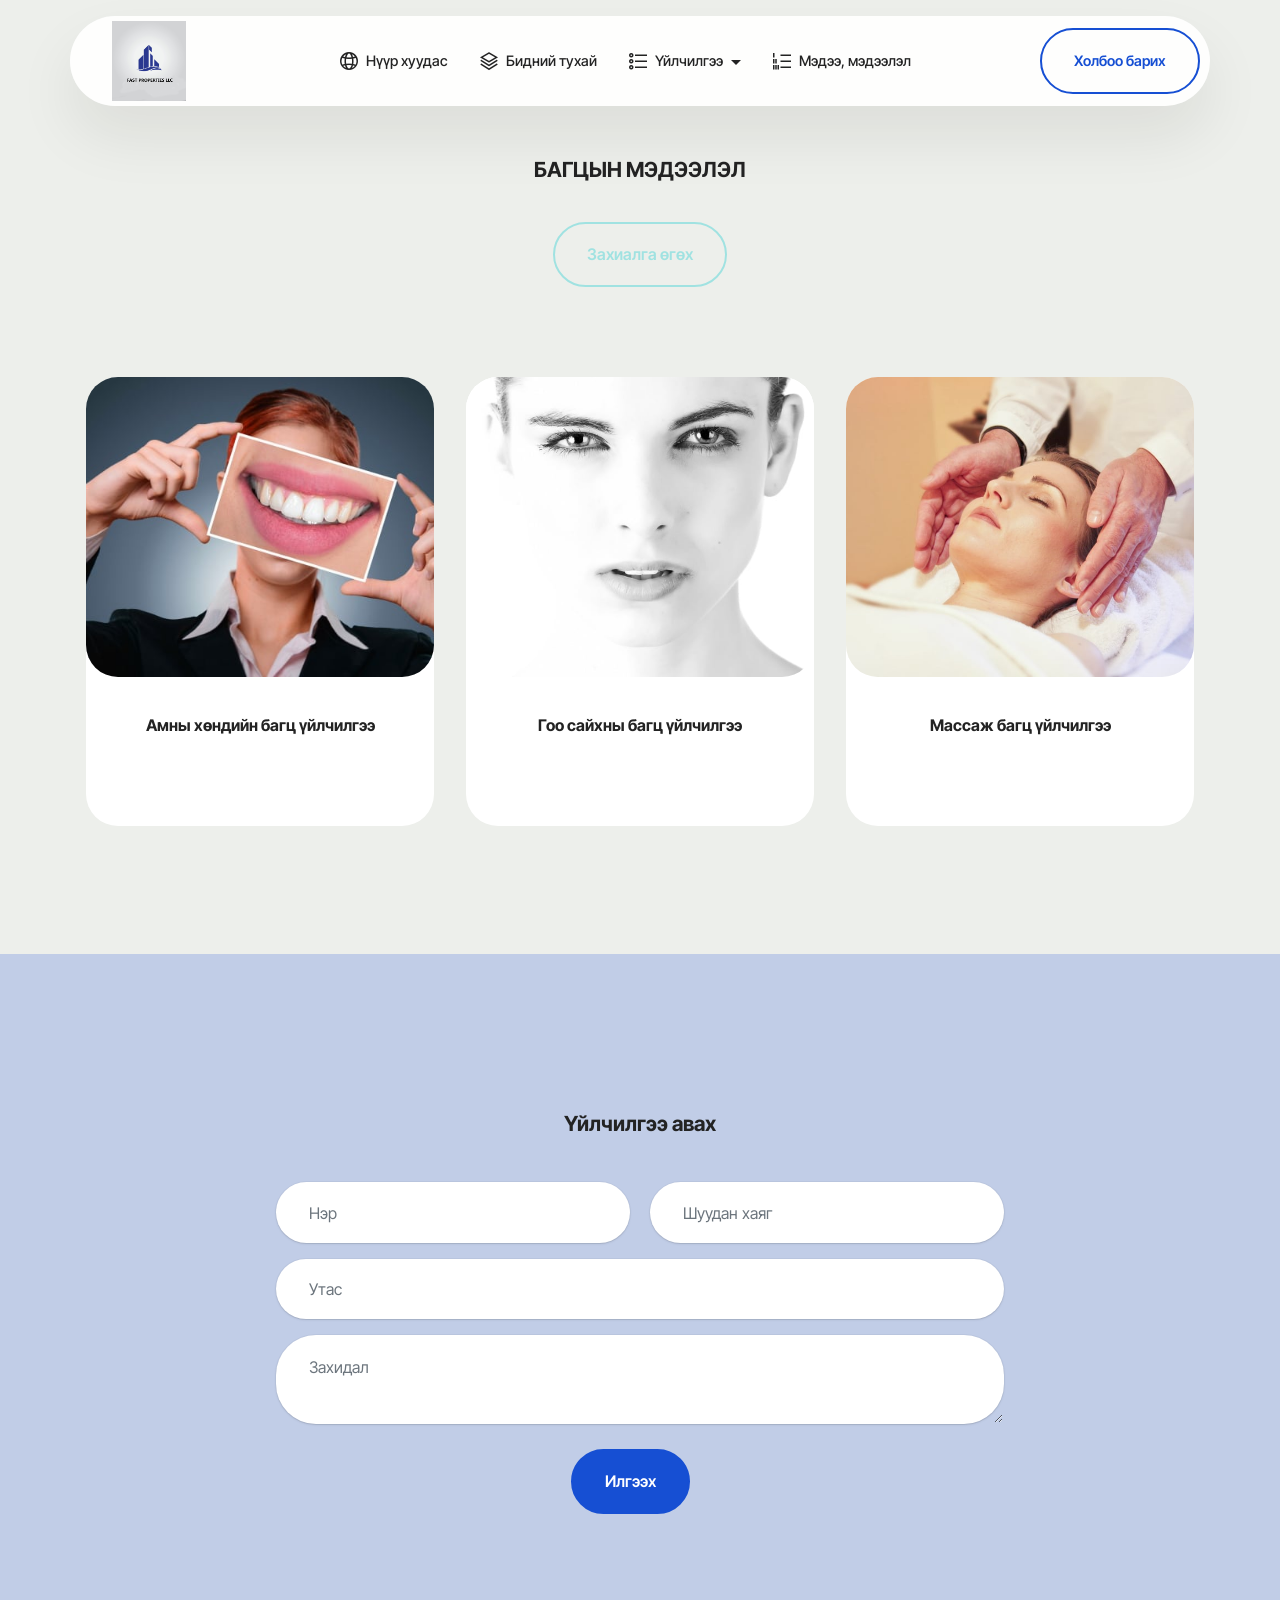
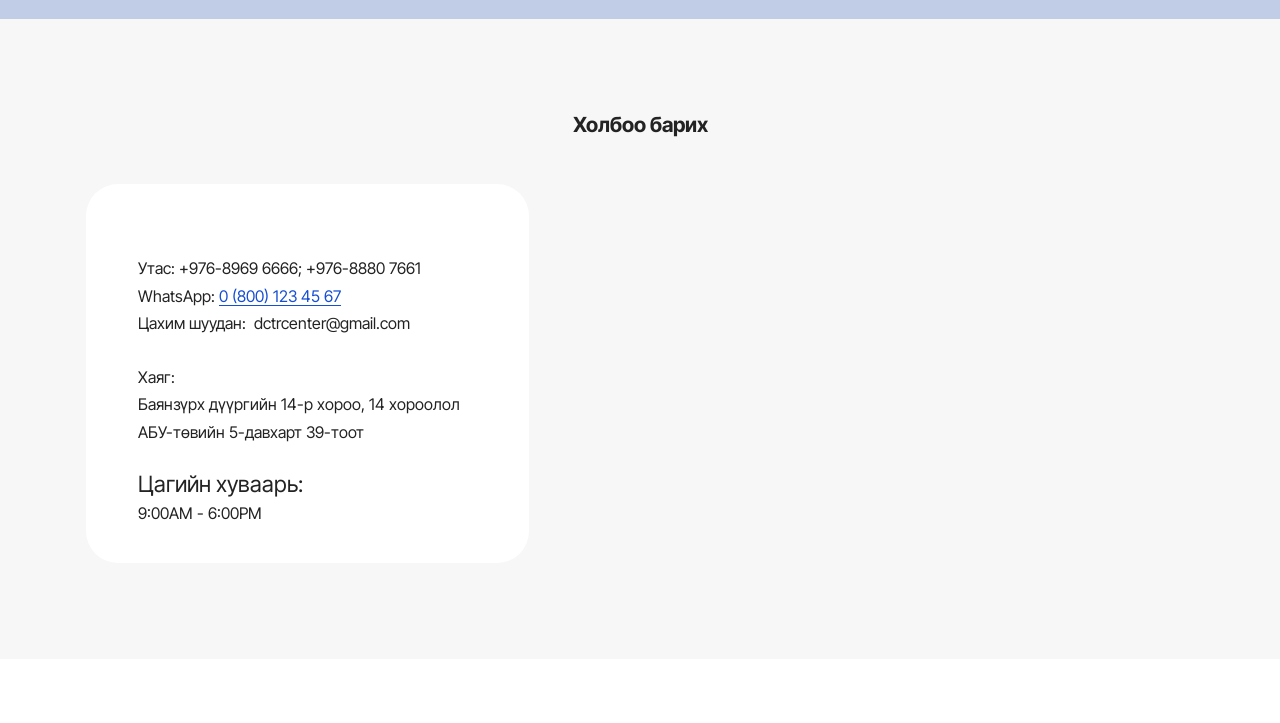
==== page1.html @ 256ef28f "create github pages" ====
<!DOCTYPE html>
<html  >
<head>
  <!-- Site made with Mobirise Website Builder v5.9.4, https://mobirise.com -->
  <meta charset="UTF-8">
  <meta http-equiv="X-UA-Compatible" content="IE=edge">
  <meta name="generator" content="Mobirise v5.9.4, mobirise.com">
  <meta name="viewport" content="width=device-width, initial-scale=1, minimum-scale=1">
  <link rel="shortcut icon" href="assets/images/my-2nd-company-logo-292x315.png" type="image/x-icon">
  <meta name="description" content="">
  
  
  <title>MEDICAL DOCTOR LLC - Багцын мэдээлэл</title>
  <link rel="stylesheet" href="assets/web/assets/mobirise-icons2/mobirise2.css">
  <link rel="stylesheet" href="assets/bootstrap/css/bootstrap.min.css">
  <link rel="stylesheet" href="assets/bootstrap/css/bootstrap-grid.min.css">
  <link rel="stylesheet" href="assets/bootstrap/css/bootstrap-reboot.min.css">
  <link rel="stylesheet" href="assets/animatecss/animate.css">
  <link rel="stylesheet" href="assets/dropdown/css/style.css">
  <link rel="stylesheet" href="assets/socicon/css/styles.css">
  <link rel="stylesheet" href="assets/theme/css/style.css">
  <link rel="preload" href="https://fonts.googleapis.com/css?family=Inter+Tight:100,200,300,400,500,600,700,800,900,100i,200i,300i,400i,500i,600i,700i,800i,900i&display=swap" as="style" onload="this.onload=null;this.rel='stylesheet'">
  <noscript><link rel="stylesheet" href="https://fonts.googleapis.com/css?family=Inter+Tight:100,200,300,400,500,600,700,800,900,100i,200i,300i,400i,500i,600i,700i,800i,900i&display=swap"></noscript>
  <link rel="preload" as="style" href="assets/mobirise/css/mbr-additional.css"><link rel="stylesheet" href="assets/mobirise/css/mbr-additional.css" type="text/css">

  
  
  
</head>
<body>
  
  <section data-bs-version="5.1" class="menu menu2 cid-tObXOMjp6x" once="menu" id="menu02-1w">
	

	<nav class="navbar navbar-dropdown navbar-fixed-top navbar-expand-lg">
		<div class="container">
			<div class="navbar-brand">
				<span class="navbar-logo">
					
						<a href="http://medicaldoctor.mn" target="_blank"><img src="assets/images/my-2nd-company-logo-292x315.png" alt="logo" style="height: 5rem;"></a>
					
				</span>
				
			</div>
			<button class="navbar-toggler" type="button" data-toggle="collapse" data-bs-toggle="collapse" data-target="#navbarSupportedContent" data-bs-target="#navbarSupportedContent" aria-controls="navbarNavAltMarkup" aria-expanded="false" aria-label="Toggle navigation">
				<div class="hamburger">
					<span></span>
					<span></span>
					<span></span>
					<span></span>
				</div>
			</button>
			<div class="collapse navbar-collapse" id="navbarSupportedContent">
				<ul class="navbar-nav nav-dropdown" data-app-modern-menu="true"><li class="nav-item">
						<a class="nav-link link text-black text-primary display-4" href="index.html"><span class="mobi-mbri mobi-mbri-globe-2 mbr-iconfont mbr-iconfont-btn"></span>Нүүр хуудас</a>
					</li>
					<li class="nav-item">
						<a class="nav-link link text-black text-primary display-4" href="page6.html" aria-expanded="false"><span class="mobi-mbri mobi-mbri-layers mbr-iconfont mbr-iconfont-btn"></span>Бидний тухай</a>
					</li>
					<li class="nav-item dropdown">
						<a class="nav-link link text-black text-primary dropdown-toggle show display-4" href="index.html#features025-1p" data-toggle="dropdown-submenu" data-bs-toggle="dropdown" data-bs-auto-close="outside" aria-expanded="false"><span class="mobi-mbri mobi-mbri-bulleted-list mbr-iconfont mbr-iconfont-btn"></span>Үйлчилгээ</a><div class="dropdown-menu show" aria-labelledby="dropdown-576" data-bs-popper="none"><a class="text-black text-primary dropdown-item display-4" href="page5.html">Амны хөндийн эмчилгээ</a><a class="text-black text-primary dropdown-item display-4" href="page5.html">Нүүрний массаж</a><a class="text-black text-primary dropdown-item display-4" href="page5.html">Сормуусны хими</a><a class="text-black text-primary dropdown-item display-4" href="page5.html">Маникюр</a><a class="text-black text-primary show dropdown-item display-4" href="page5.html">Хөмсөгний хими</a></div>
					</li><li class="nav-item"><a class="nav-link link text-black text-primary display-4" href="page3.html"><span class="mobi-mbri mobi-mbri-numbered-list mbr-iconfont mbr-iconfont-btn"></span>Мэдээ, мэдээлэл</a></li></ul>
				
				<div class="navbar-buttons mbr-section-btn"><a class="btn btn-primary-outline display-4" href="page4.html">Холбоо барих</a></div>
			</div>
		</div>
	</nav>
</section>

<section data-bs-version="5.1" class="features6 cid-tOzzLqLczv" id="features06-34">
	
	
	<div class="container">
		<div class="row justify-content-center">
			<div class="col-12 content-head">
				<div class="mbr-section-head mb-5">
					<h4 class="mbr-section-title mbr-fonts-style align-center mb-0 display-2"><strong>БАГЦЫН МЭДЭЭЛЭЛ</strong></h4>
					
					<div class="mbr-section-btn item-footer mt-4"><a href="" class="btn item-btn btn-warning-outline display-7">Захиалга өгөх</a></div>
				</div>
			</div>
		</div>
		<div class="row mt-4">
			<div class="item features-image col-12 col-md-6 col-lg-4">
				<div class="item-wrapper">
					<div class="item-img">
						<img src="assets/images/mbr-816x383.jpg" alt="Mobirise Website Builder">
					</div>
					<div class="item-content">
						<h5 class="item-title mbr-fonts-style display-5"><strong>Амны хөндийн багц үйлчилгээ</strong></h5>
						<p class="mbr-text mbr-fonts-style mt-2 display-7"></p>
						
					</div>
				</div>
			</div>
			<div class="item features-image col-12 col-md-6 col-lg-4">
				<div class="item-wrapper">
					<div class="item-img">
						<img src="assets/images/mbr-2-816x544.jpg" alt="Mobirise Website Builder">
					</div>
					<div class="item-content">
						<h5 class="item-title mbr-fonts-style display-5">
							<strong>Гоо сайхны багц үйлчилгээ</strong></h5>
						<p class="mbr-text mbr-fonts-style mt-2 display-7"></p>
						
					</div>
				</div>
			</div>
			<div class="item features-image col-12 col-md-6 col-lg-4">
				<div class="item-wrapper">
					<div class="item-img">
						<img src="assets/images/mbr-3-816x544.jpg" alt="Mobirise Website Builder">
					</div>
					<div class="item-content">
						<h5 class="item-title mbr-fonts-style display-5">
							<strong>Массаж багц үйлчилгээ</strong></h5>
						<p class="mbr-text mbr-fonts-style mt-2 display-7"><br>
						</p>
						
					</div>
				</div>
			</div>
		</div>
	</div>
</section>

<section data-bs-version="5.1" class="form5 cid-tObYbpWlO9" id="form02-1z">
    
    
    <div class="container">
        <div class="mbr-section-head mb-5">
            <h3 class="mbr-section-title mbr-fonts-style align-center mb-0 display-2"><strong>Үйлчилгээ авах</strong></h3>
            <h4 class="mbr-section-subtitle mbr-fonts-style align-center mb-0 mt-4 display-7"></h4>
        </div>
        <div class="row justify-content-center mt-4">
            <div class="col-lg-8 mx-auto mbr-form" data-form-type="formoid">
                <form action="https://mobirise.eu/" method="POST" class="mbr-form form-with-styler" data-form-title="Form Name"><input type="hidden" name="email" data-form-email="true" value="ig4YXWqjnhZr0XwCqqWEvhizika4cw8lZbhq2IN5CordJnLwIFqQ/kHpr7JGTy3XymA/rbiXJqECpn/KW3kaaIA9DYbpRwyI93wg10lT+T9RyWWL/SnoD6ygrhTRLR4j">
                    <div class="row">
                        <div hidden="hidden" data-form-alert="" class="alert alert-success col-12">Илгээсэн баярлалаа! Бид эргэн холбогдох болно.</div>
                        <div hidden="hidden" data-form-alert-danger="" class="alert alert-danger col-12">
                            Oops...! some problem!
                        </div>
                    </div>
                    <div class="dragArea row">
                        <div class="col-md col-sm-12 form-group mb-3" data-for="name">
                            <input type="text" name="name" placeholder="Нэр" data-form-field="name" class="form-control" value="" id="name-form02-1z">
                        </div>
                        <div class="col-md col-sm-12 form-group mb-3" data-for="email">
                            <input type="email" name="email" placeholder="Шуудан хаяг" data-form-field="email" class="form-control" value="" id="email-form02-1z">
                        </div>
                        <div class="col-12 form-group mb-3" data-for="phone">
                            <input type="tel" name="phone" placeholder="Утас" data-form-field="phone" class="form-control" value="" id="phone-form02-1z">
                        </div>
                        <div class="col-12 form-group mb-3" data-for="textarea">
                            <textarea name="textarea" placeholder="Захидал" data-form-field="textarea" class="form-control" id="textarea-form02-1z"></textarea>
                        </div>
                        <div class="col-lg-12 col-md-12 col-sm-12 align-center mbr-section-btn"><button type="submit" class="btn btn-primary display-7">Илгээх</button></div>
                    </div>
                </form>
            </div>
        </div>
    </div>
</section>

<section data-bs-version="5.1" class="contacts2 map1 cid-tOAIxduLz8" id="contacts02-3a">

    

    
    <div class="container">
        <div class="mbr-section-head mb-5">
            <h3 class="mbr-section-title mbr-fonts-style align-center mb-0 display-2"><strong>Холбоо барих</strong></h3>
            
        </div>
        <div class="row justify-content-center mt-4">
            <div class="card col-12 col-md-5">
                <div class="card-wrapper">
                    <div class="text-wrapper">
                        <h5 class="cardTitle mbr-fonts-style mb-2 display-5"></h5>
                    <ul class="list mbr-fonts-style display-7">
                        <li class="mbr-text item-wrap"><br></li>
                        <li class="mbr-text item-wrap">Утас: +976-8969 6666; +976-8880 7661</li><li class="mbr-text item-wrap">WhatsApp: <a href="https://wa.me/12345678910" class="text-primary">0 (800) 123 45 67</a></li>
                        <li class="mbr-text item-wrap">Цахим шуудан:&nbsp; dctrcenter@gmail.com</li><li class="mbr-text item-wrap"><br></li>
                        <li class="mbr-text item-wrap">Хаяг: </li><li class="mbr-text item-wrap">Баянзүрх дүүргийн 14-р хороо, 14 хороолол АБУ-төвийн 5-давхарт 39-тоот</li><li class="mbr-text item-wrap"><br></li><li class="mbr-text item-wrap"><span style="font-size: 1.4rem;">Цагийн хуваарь:</span><br></li><li class="mbr-text item-wrap">9:00AM - 6:00PM</li>
                    </ul>
                    </div>
                </div>
            </div>
            <div class="map-wrapper col-12 col-md-7">
                <div class="google-map"><iframe frameborder="0" style="border:0" src="https://www.google.com/maps/embed/v1/place?key=AIzaSyDbnCmnHmtigIYiD8jIfeHQv7gW2ANhHD4&amp;q=WV24+5M9 Техник спортын төв, Улаанбаатар" allowfullscreen=""></iframe></div>
            </div>
        </div>
    </div>
</section><section class="display-7" style="padding: 0;align-items: center;justify-content: center;flex-wrap: wrap;    align-content: center;display: flex;position: relative;height: 4rem;"><a href="https://mobiri.se/980983" style="flex: 1 1;height: 4rem;position: absolute;width: 100%;z-index: 1;"><img alt="" style="height: 4rem;" src="[data-uri]"></a><p style="margin: 0;text-align: center;" class="display-7">&#8204;</p><a style="z-index:1" href="https://mobirise.com/builder/ai-website-builder.html">AI Website Software</a></section><script src="assets/bootstrap/js/bootstrap.bundle.min.js"></script>  <script src="assets/smoothscroll/smooth-scroll.js"></script>  <script src="assets/ytplayer/index.js"></script>  <script src="assets/dropdown/js/navbar-dropdown.js"></script>  <script src="assets/theme/js/script.js"></script>  <script src="assets/formoid/formoid.min.js"></script>  
  
  
 <div id="scrollToTop" class="scrollToTop mbr-arrow-up"><a style="text-align: center;"><i class="mbr-arrow-up-icon mbr-arrow-up-icon-cm cm-icon cm-icon-smallarrow-up"></i></a></div>
    <input name="animation" type="hidden">
  </body>
</html>
---- assets/web/assets/mobirise-icons2/mobirise2.css ----
@font-face {
  font-family: 'Moririse2';
  font-display: swap;
  src:  url('mobirise2.eot?f2bix4');
  src:  url('mobirise2.eot?f2bix4#iefix') format('embedded-opentype'),
    url('mobirise2.ttf?f2bix4') format('truetype'),
    url('mobirise2.woff?f2bix4') format('woff'),
    url('mobirise2.svg?f2bix4#mobirise2') format('svg');
  font-weight: normal;
  font-style: normal;
}

[class^="mobi-"], [class*=" mobi-"] {
  /* use !important to prevent issues with browser extensions that change fonts */
  font-family: 'Moririse2' !important;
  speak: none;
  font-style: normal;
  font-weight: normal;
  font-variant: normal;
  text-transform: none;
  line-height: 1;

  /* Better Font Rendering =========== */
  -webkit-font-smoothing: antialiased;
  -moz-osx-font-smoothing: grayscale;
}

.mobi-mbri-add-submenu:before {
  content: "\e900";
}
.mobi-mbri-alert:before {
  content: "\e901";
}
.mobi-mbri-align-center:before {
  content: "\e902";
}
.mobi-mbri-align-justify:before {
  content: "\e903";
}
.mobi-mbri-align-left:before {
  content: "\e904";
}
.mobi-mbri-align-right:before {
  content: "\e905";
}
.mobi-mbri-android:before {
  content: "\e906";
}
.mobi-mbri-apple:before {
  content: "\e907";
}
.mobi-mbri-arrow-down:before {
  content: "\e908";
}
.mobi-mbri-arrow-next:before {
  content: "\e909";
}
.mobi-mbri-arrow-prev:before {
  content: "\e90a";
}
.mobi-mbri-arrow-up:before {
  content: "\e90b";
}
.mobi-mbri-bold:before {
  content: "\e90c";
}
.mobi-mbri-bookmark:before {
  content: "\e90d";
}
.mobi-mbri-bootstrap:before {
  content: "\e90e";
}
.mobi-mbri-briefcase:before {
  content: "\e90f";
}
.mobi-mbri-browse:before {
  content: "\e910";
}
.mobi-mbri-bulleted-list:before {
  content: "\e911";
}
.mobi-mbri-calendar:before {
  content: "\e912";
}
.mobi-mbri-camera:before {
  content: "\e913";
}
.mobi-mbri-cart-add:before {
  content: "\e914";
}
.mobi-mbri-cart-full:before {
  content: "\e915";
}
.mobi-mbri-cash:before {
  content: "\e916";
}
.mobi-mbri-change-style:before {
  content: "\e917";
}
.mobi-mbri-chat:before {
  content: "\e918";
}
.mobi-mbri-clock:before {
  content: "\e919";
}
.mobi-mbri-close:before {
  content: "\e91a";
}
.mobi-mbri-cloud:before {
  content: "\e91b";
}
.mobi-mbri-code:before {
  content: "\e91c";
}
.mobi-mbri-contact-form:before {
  content: "\e91d";
}
.mobi-mbri-credit-card:before {
  content: "\e91e";
}
.mobi-mbri-cursor-click:before {
  content: "\e91f";
}
.mobi-mbri-cust-feedback:before {
  content: "\e920";
}
.mobi-mbri-database:before {
  content: "\e921";
}
.mobi-mbri-delivery:before {
  content: "\e922";
}
.mobi-mbri-desktop:before {
  content: "\e923";
}
.mobi-mbri-devices:before {
  content: "\e924";
}
.mobi-mbri-down:before {
  content: "\e925";
}
.mobi-mbri-download-2:before {
  content: "\e926";
}
.mobi-mbri-download:before {
  content: "\e927";
}
.mobi-mbri-drag-n-drop-2:before {
  content: "\e928";
}
.mobi-mbri-drag-n-drop:before {
  content: "\e929";
}
.mobi-mbri-edit-2:before {
  content: "\e92a";
}
.mobi-mbri-edit:before {
  content: "\e92b";
}
.mobi-mbri-error:before {
  content: "\e92c";
}
.mobi-mbri-extension:before {
  content: "\e92d";
}
.mobi-mbri-features:before {
  content: "\e92e";
}
.mobi-mbri-file:before {
  content: "\e92f";
}
.mobi-mbri-flag:before {
  content: "\e930";
}
.mobi-mbri-folder:before {
  content: "\e931";
}
.mobi-mbri-gift:before {
  content: "\e932";
}
.mobi-mbri-github:before {
  content: "\e933";
}
.mobi-mbri-globe-2:before {
  content: "\e934";
}
.mobi-mbri-globe:before {
  content: "\e935";
}
.mobi-mbri-growing-chart:before {
  content: "\e936";
}
.mobi-mbri-hearth:before {
  content: "\e937";
}
.mobi-mbri-help:before {
  content: "\e938";
}
.mobi-mbri-home:before {
  content: "\e939";
}
.mobi-mbri-hot-cup:before {
  content: "\e93a";
}
.mobi-mbri-idea:before {
  content: "\e93b";
}
.mobi-mbri-image-gallery:before {
  content: "\e93c";
}
.mobi-mbri-image-slider:before {
  content: "\e93d";
}
.mobi-mbri-info:before {
  content: "\e93e";
}
.mobi-mbri-italic:before {
  content: "\e93f";
}
.mobi-mbri-key:before {
  content: "\e940";
}
.mobi-mbri-laptop:before {
  content: "\e941";
}
.mobi-mbri-layers:before {
  content: "\e942";
}
.mobi-mbri-left-right:before {
  content: "\e943";
}
.mobi-mbri-left:before {
  content: "\e944";
}
.mobi-mbri-letter:before {
  content: "\e945";
}
.mobi-mbri-like:before {
  content: "\e946";
}
.mobi-mbri-link:before {
  content: "\e947";
}
.mobi-mbri-lock:before {
  content: "\e948";
}
.mobi-mbri-login:before {
  content: "\e949";
}
.mobi-mbri-logout:before {
  content: "\e94a";
}
.mobi-mbri-magic-stick:before {
  content: "\e94b";
}
.mobi-mbri-map-pin:before {
  content: "\e94c";
}
.mobi-mbri-menu:before {
  content: "\e94d";
}
.mobi-mbri-mobile-2:before {
  content: "\e94e";
}
.mobi-mbri-mobile-horizontal:before {
  content: "\e94f";
}
.mobi-mbri-mobile:before {
  content: "\e950";
}
.mobi-mbri-mobirise:before {
  content: "\e951";
}
.mobi-mbri-more-horizontal:before {
  content: "\e952";
}
.mobi-mbri-more-vertical:before {
  content: "\e953";
}
.mobi-mbri-music:before {
  content: "\e954";
}
.mobi-mbri-new-file:before {
  content: "\e955";
}
.mobi-mbri-numbered-list:before {
  content: "\e956";
}
.mobi-mbri-opened-folder:before {
  content: "\e957";
}
.mobi-mbri-pages:before {
  content: "\e958";
}
.mobi-mbri-paper-plane:before {
  content: "\e959";
}
.mobi-mbri-paperclip:before {
  content: "\e95a";
}
.mobi-mbri-phone:before {
  content: "\e95b";
}
.mobi-mbri-photo:before {
  content: "\e95c";
}
.mobi-mbri-photos:before {
  content: "\e95d";
}
.mobi-mbri-pin:before {
  content: "\e95e";
}
.mobi-mbri-play:before {
  content: "\e95f";
}
.mobi-mbri-plus:before {
  content: "\e960";
}
.mobi-mbri-preview:before {
  content: "\e961";
}
.mobi-mbri-print:before {
  content: "\e962";
}
.mobi-mbri-protect:before {
  content: "\e963";
}
.mobi-mbri-question:before {
  content: "\e964";
}
.mobi-mbri-quote-left:before {
  content: "\e965";
}
.mobi-mbri-quote-right:before {
  content: "\e966";
}
.mobi-mbri-redo:before {
  content: "\e967";
}
.mobi-mbri-refresh:before {
  content: "\e968";
}
.mobi-mbri-responsive-2:before {
  content: "\e969";
}
.mobi-mbri-responsive:before {
  content: "\e96a";
}
.mobi-mbri-right:before {
  content: "\e96b";
}
.mobi-mbri-rocket:before {
  content: "\e96c";
}
.mobi-mbri-sad-face:before {
  content: "\e96d";
}
.mobi-mbri-sale:before {
  content: "\e96e";
}
.mobi-mbri-save:before {
  content: "\e96f";
}
.mobi-mbri-search:before {
  content: "\e970";
}
.mobi-mbri-setting-2:before {
  content: "\e971";
}
.mobi-mbri-setting-3:before {
  content: "\e972";
}
.mobi-mbri-setting:before {
  content: "\e973";
}
.mobi-mbri-share:before {
  content: "\e974";
}
.mobi-mbri-shopping-bag:before {
  content: "\e975";
}
.mobi-mbri-shopping-basket:before {
  content: "\e976";
}
.mobi-mbri-shopping-cart:before {
  content: "\e977";
}
.mobi-mbri-sites:before {
  content: "\e978";
}
.mobi-mbri-smile-face:before {
  content: "\e979";
}
.mobi-mbri-speed:before {
  content: "\e97a";
}
.mobi-mbri-star:before {
  content: "\e97b";
}
.mobi-mbri-success:before {
  content: "\e97c";
}
.mobi-mbri-sun:before {
  content: "\e97d";
}
.mobi-mbri-sun2:before {
  content: "\e97e";
}
.mobi-mbri-tablet-vertical:before {
  content: "\e97f";
}
.mobi-mbri-tablet:before {
  content: "\e980";
}
.mobi-mbri-target:before {
  content: "\e981";
}
.mobi-mbri-timer:before {
  content: "\e982";
}
.mobi-mbri-to-ftp:before {
  content: "\e983";
}
.mobi-mbri-to-local-drive:before {
  content: "\e984";
}
.mobi-mbri-touch-swipe:before {
  content: "\e985";
}
.mobi-mbri-touch:before {
  content: "\e986";
}
.mobi-mbri-trash:before {
  content: "\e987";
}
.mobi-mbri-underline:before {
  content: "\e988";
}
.mobi-mbri-undo:before {
  content: "\e989";
}
.mobi-mbri-unlink:before {
  content: "\e98a";
}
.mobi-mbri-unlock:before {
  content: "\e98b";
}
.mobi-mbri-up-down:before {
  content: "\e98c";
}
.mobi-mbri-up:before {
  content: "\e98d";
}
.mobi-mbri-update:before {
  content: "\e98e";
}
.mobi-mbri-upload-2:before {
  content: "\e98f";
}
.mobi-mbri-upload:before {
  content: "\e990";
}
.mobi-mbri-user-2:before {
  content: "\e991";
}
.mobi-mbri-user:before {
  content: "\e992";
}
.mobi-mbri-users:before {
  content: "\e993";
}
.mobi-mbri-video-play:before {
  content: "\e994";
}
.mobi-mbri-video:before {
  content: "\e995";
}
.mobi-mbri-watch:before {
  content: "\e996";
}
.mobi-mbri-website-theme-2:before {
  content: "\e997";
}
.mobi-mbri-website-theme:before {
  content: "\e998";
}
.mobi-mbri-wifi:before {
  content: "\e999";
}
.mobi-mbri-windows:before {
  content: "\e99a";
}
.mobi-mbri-zoom-in:before {
  content: "\e99b";
}
.mobi-mbri-zoom-out:before {
  content: "\e99c";
}
---- assets/dropdown/css/style.css ----
.navbar-dropdown {
  left: 0;
  padding: 0;
  position: absolute;
  right: 0;
  top: 0;
  transition: all 0.45s ease;
  z-index: 1030;
  background: #282828; }
  .navbar-dropdown .navbar-logo {
    margin-right: 0.8rem;
    transition: margin 0.3s ease-in-out;
    vertical-align: middle; }
    .navbar-dropdown .navbar-logo img {
      height: 3.125rem;
      transition: all 0.3s ease-in-out; }
    .navbar-dropdown .navbar-logo.mbr-iconfont {
      font-size: 3.125rem;
      line-height: 3.125rem; }
  .navbar-dropdown .navbar-caption {
    font-weight: 700;
    white-space: normal;
    vertical-align: -4px;
    line-height: 3.125rem !important; }
    .navbar-dropdown .navbar-caption, .navbar-dropdown .navbar-caption:hover {
      color: inherit;
      text-decoration: none; }
  .navbar-dropdown .mbr-iconfont + .navbar-caption {
    vertical-align: -1px; }
  .navbar-dropdown.navbar-fixed-top {
    position: fixed; }
  .navbar-dropdown .navbar-brand span {
    vertical-align: -4px; }
  .navbar-dropdown.bg-color.transparent {
    background: none; }
  .navbar-dropdown.navbar-short .navbar-brand {
    padding: 0.625rem 0; }
    .navbar-dropdown.navbar-short .navbar-brand span {
      vertical-align: -1px; }
  .navbar-dropdown.navbar-short .navbar-caption {
    line-height: 2.375rem !important;
    vertical-align: -2px; }
  .navbar-dropdown.navbar-short .navbar-logo {
    margin-right: 0.5rem; }
    .navbar-dropdown.navbar-short .navbar-logo img {
      height: 2.375rem; }
    .navbar-dropdown.navbar-short .navbar-logo.mbr-iconfont {
      font-size: 2.375rem;
      line-height: 2.375rem; }
  .navbar-dropdown.navbar-short .mbr-table-cell {
    height: 3.625rem; }
  .navbar-dropdown .navbar-close {
    left: 0.6875rem;
    position: fixed;
    top: 0.75rem;
    z-index: 1000; }
  .navbar-dropdown .hamburger-icon {
    content: "";
    display: inline-block;
    vertical-align: middle;
    width: 16px;
    -webkit-box-shadow: 0 -6px 0 1px #282828,0 0 0 1px #282828,0 6px 0 1px #282828;
    -moz-box-shadow: 0 -6px 0 1px #282828,0 0 0 1px #282828,0 6px 0 1px #282828;
    box-shadow: 0 -6px 0 1px #282828,0 0 0 1px #282828,0 6px 0 1px #282828; }

.dropdown-menu .dropdown-toggle[data-toggle="dropdown-submenu"]::after {
  border-bottom: 0.35em solid transparent;
  border-left: 0.35em solid;
  border-right: 0;
  border-top: 0.35em solid transparent;
  margin-left: 0.3rem; }

.dropdown-menu .dropdown-item:focus {
  outline: 0; }

.nav-dropdown {
  font-size: 0.75rem;
  font-weight: 500;
  height: auto !important; }
  .nav-dropdown .nav-btn {
    padding-left: 1rem; }
  .nav-dropdown .link {
    margin: .667em 1.667em;
    font-weight: 500;
    padding: 0;
    transition: color .2s ease-in-out; }
    .nav-dropdown .link.dropdown-toggle {
      margin-right: 2.583em; }
      .nav-dropdown .link.dropdown-toggle::after {
        margin-left: .25rem;
        border-top: 0.35em solid;
        border-right: 0.35em solid transparent;
        border-left: 0.35em solid transparent;
        border-bottom: 0; }
      .nav-dropdown .link.dropdown-toggle[aria-expanded="true"] {
        margin: 0;
        padding: 0.667em 3.263em  0.667em 1.667em; }
  .nav-dropdown .link::after,
  .nav-dropdown .dropdown-item::after {
    color: inherit; }
  .nav-dropdown .btn {
    font-size: 0.75rem;
    font-weight: 700;
    letter-spacing: 0;
    margin-bottom: 0;
    padding-left: 1.25rem;
    padding-right: 1.25rem; }
  .nav-dropdown .dropdown-menu {
    border-radius: 0;
    border: 0;
    left: 0;
    margin: 0;
    padding-bottom: 1.25rem;
    padding-top: 1.25rem;
    position: relative; }
  .nav-dropdown .dropdown-submenu {
    margin-left: 0.125rem;
    top: 0; }
  .nav-dropdown .dropdown-item {
    font-weight: 500;
    line-height: 2;
    padding: 0.3846em 4.615em 0.3846em 1.5385em;
    position: relative;
    transition: color .2s ease-in-out, background-color .2s ease-in-out; }
    .nav-dropdown .dropdown-item::after {
      margin-top: -0.3077em;
      position: absolute;
      right: 1.1538em;
      top: 50%; }
    .nav-dropdown .dropdown-item:focus, .nav-dropdown .dropdown-item:hover {
      background: none; }

@media (max-width: 767px) {
  .nav-dropdown.navbar-toggleable-sm {
    bottom: 0;
    display: none;
    left: 0;
    overflow-x: hidden;
    position: fixed;
    top: 0;
    transform: translateX(-100%);
    -ms-transform: translateX(-100%);
    -webkit-transform: translateX(-100%);
    width: 18.75rem;
    z-index: 999; } }
.nav-dropdown.navbar-toggleable-xl {
  bottom: 0;
  display: none;
  left: 0;
  overflow-x: hidden;
  position: fixed;
  top: 0;
  transform: translateX(-100%);
  -ms-transform: translateX(-100%);
  -webkit-transform: translateX(-100%);
  width: 18.75rem;
  z-index: 999; }

.nav-dropdown-sm {
  display: block !important;
  overflow-x: hidden;
  overflow: auto;
  padding-top: 3.875rem; }
  .nav-dropdown-sm::after {
    content: "";
    display: block;
    height: 3rem;
    width: 100%; }
  .nav-dropdown-sm.collapse.in ~ .navbar-close {
    display: block !important; }
  .nav-dropdown-sm.collapsing, .nav-dropdown-sm.collapse.in {
    transform: translateX(0);
    -ms-transform: translateX(0);
    -webkit-transform: translateX(0);
    transition: all 0.25s ease-out;
    -webkit-transition: all 0.25s ease-out;
    background: #282828; }
  .nav-dropdown-sm.collapsing[aria-expanded="false"] {
    transform: translateX(-100%);
    -ms-transform: translateX(-100%);
    -webkit-transform: translateX(-100%); }
  .nav-dropdown-sm .nav-item {
    display: block;
    margin-left: 0 !important;
    padding-left: 0; }
  .nav-dropdown-sm .link,
  .nav-dropdown-sm .dropdown-item {
    border-top: 1px dotted rgba(255, 255, 255, 0.1);
    font-size: 0.8125rem;
    line-height: 1.6;
    margin: 0 !important;
    padding: 0.875rem 2.4rem 0.875rem 1.5625rem !important;
    position: relative;
    white-space: normal; }
    .nav-dropdown-sm .link:focus, .nav-dropdown-sm .link:hover,
    .nav-dropdown-sm .dropdown-item:focus,
    .nav-dropdown-sm .dropdown-item:hover {
      background: rgba(0, 0, 0, 0.2) !important;
      color: #c0a375; }
  .nav-dropdown-sm .nav-btn {
    position: relative;
    padding: 1.5625rem 1.5625rem 0 1.5625rem; }
    .nav-dropdown-sm .nav-btn::before {
      border-top: 1px dotted rgba(255, 255, 255, 0.1);
      content: "";
      left: 0;
      position: absolute;
      top: 0;
      width: 100%; }
    .nav-dropdown-sm .nav-btn + .nav-btn {
      padding-top: 0.625rem; }
      .nav-dropdown-sm .nav-btn + .nav-btn::before {
        display: none; }
  .nav-dropdown-sm .btn {
    padding: 0.625rem 0; }
  .nav-dropdown-sm .dropdown-toggle[data-toggle="dropdown-submenu"]::after {
    margin-left: .25rem;
    border-top: 0.35em solid;
    border-right: 0.35em solid transparent;
    border-left: 0.35em solid transparent;
    border-bottom: 0; }
  .nav-dropdown-sm .dropdown-toggle[data-toggle="dropdown-submenu"][aria-expanded="true"]::after {
    border-top: 0;
    border-right: 0.35em solid transparent;
    border-left: 0.35em solid transparent;
    border-bottom: 0.35em solid; }
  .nav-dropdown-sm .dropdown-menu {
    margin: 0;
    padding: 0;
    position: relative;
    top: 0;
    left: 0;
    width: 100%;
    border: 0;
    float: none;
    border-radius: 0;
    background: none; }
  .nav-dropdown-sm .dropdown-submenu {
    left: 100%;
    margin-left: 0.125rem;
    margin-top: -1.25rem;
    top: 0; }

.navbar-toggleable-sm .nav-dropdown .dropdown-menu {
  position: absolute; }

.navbar-toggleable-sm .nav-dropdown .dropdown-submenu {
  left: 100%;
  margin-left: 0.125rem;
  margin-top: -1.25rem;
  top: 0; }

.navbar-toggleable-sm.opened .nav-dropdown .dropdown-menu {
  position: relative; }

.navbar-toggleable-sm.opened .nav-dropdown .dropdown-submenu {
  left: 0;
  margin-left: 00rem;
  margin-top: 0rem;
  top: 0; }

.is-builder .nav-dropdown.collapsing {
  transition: none !important; }
---- assets/socicon/css/styles.css ----
@charset "UTF-8";

@font-face {
  font-family: 'Socicon';
  src:  url('../fonts/socicon.eot');
  src:  url('../fonts/socicon.eot?#iefix') format('embedded-opentype'),
    url('../fonts/socicon.woff2') format('woff2'),
    url('../fonts/socicon.ttf') format('truetype'),
    url('../fonts/socicon.woff') format('woff'),
    url('../fonts/socicon.svg#socicon') format('svg');
  font-weight: normal;
  font-style: normal;
  font-display: swap;
}

[data-icon]:before {
  font-family: "socicon" !important;
  content: attr(data-icon);
  font-style: normal !important;
  font-weight: normal !important;
  font-variant: normal !important;
  text-transform: none !important;
  speak: none;
  line-height: 1;
  -webkit-font-smoothing: antialiased;
  -moz-osx-font-smoothing: grayscale;
}

[class^="socicon-"], [class*=" socicon-"] {
  /* use !important to prevent issues with browser extensions that change fonts */
  font-family: 'Socicon' !important;
  speak: none;
  font-style: normal;
  font-weight: normal;
  font-variant: normal;
  text-transform: none;
  line-height: 1;

  /* Better Font Rendering =========== */
  -webkit-font-smoothing: antialiased;
  -moz-osx-font-smoothing: grayscale;
}

.socicon-eitaa:before {
  content: "\e97c";
}
.socicon-soroush:before {
  content: "\e97d";
}
.socicon-bale:before {
  content: "\e97e";
}
.socicon-zazzle:before {
  content: "\e97b";
}
.socicon-society6:before {
  content: "\e97a";
}
.socicon-redbubble:before {
  content: "\e979";
}
.socicon-avvo:before {
  content: "\e978";
}
.socicon-stitcher:before {
  content: "\e977";
}
.socicon-googlehangouts:before {
  content: "\e974";
}
.socicon-dlive:before {
  content: "\e975";
}
.socicon-vsco:before {
  content: "\e976";
}
.socicon-flipboard:before {
  content: "\e973";
}
.socicon-ubuntu:before {
  content: "\e958";
}
.socicon-artstation:before {
  content: "\e959";
}
.socicon-invision:before {
  content: "\e95a";
}
.socicon-torial:before {
  content: "\e95b";
}
.socicon-collectorz:before {
  content: "\e95c";
}
.socicon-seenthis:before {
  content: "\e95d";
}
.socicon-googleplaymusic:before {
  content: "\e95e";
}
.socicon-debian:before {
  content: "\e95f";
}
.socicon-filmfreeway:before {
  content: "\e960";
}
.socicon-gnome:before {
  content: "\e961";
}
.socicon-itchio:before {
  content: "\e962";
}
.socicon-jamendo:before {
  content: "\e963";
}
.socicon-mix:before {
  content: "\e964";
}
.socicon-sharepoint:before {
  content: "\e965";
}
.socicon-tinder:before {
  content: "\e966";
}
.socicon-windguru:before {
  content: "\e967";
}
.socicon-cdbaby:before {
  content: "\e968";
}
.socicon-elementaryos:before {
  content: "\e969";
}
.socicon-stage32:before {
  content: "\e96a";
}
.socicon-tiktok:before {
  content: "\e96b";
}
.socicon-gitter:before {
  content: "\e96c";
}
.socicon-letterboxd:before {
  content: "\e96d";
}
.socicon-threema:before {
  content: "\e96e";
}
.socicon-splice:before {
  content: "\e96f";
}
.socicon-metapop:before {
  content: "\e970";
}
.socicon-naver:before {
  content: "\e971";
}
.socicon-remote:before {
  content: "\e972";
}
.socicon-internet:before {
  content: "\e957";
}
.socicon-moddb:before {
  content: "\e94b";
}
.socicon-indiedb:before {
  content: "\e94c";
}
.socicon-traxsource:before {
  content: "\e94d";
}
.socicon-gamefor:before {
  content: "\e94e";
}
.socicon-pixiv:before {
  content: "\e94f";
}
.socicon-myanimelist:before {
  content: "\e950";
}
.socicon-blackberry:before {
  content: "\e951";
}
.socicon-wickr:before {
  content: "\e952";
}
.socicon-spip:before {
  content: "\e953";
}
.socicon-napster:before {
  content: "\e954";
}
.socicon-beatport:before {
  content: "\e955";
}
.socicon-hackerone:before {
  content: "\e956";
}
.socicon-hackernews:before {
  content: "\e946";
}
.socicon-smashwords:before {
  content: "\e947";
}
.socicon-kobo:before {
  content: "\e948";
}
.socicon-bookbub:before {
  content: "\e949";
}
.socicon-mailru:before {
  content: "\e94a";
}
.socicon-gitlab:before {
  content: "\e945";
}
.socicon-instructables:before {
  content: "\e944";
}
.socicon-portfolio:before {
  content: "\e943";
}
.socicon-codered:before {
  content: "\e940";
}
.socicon-origin:before {
  content: "\e941";
}
.socicon-nextdoor:before {
  content: "\e942";
}
.socicon-udemy:before {
  content: "\e93f";
}
.socicon-livemaster:before {
  content: "\e93e";
}
.socicon-crunchbase:before {
  content: "\e93b";
}
.socicon-homefy:before {
  content: "\e93c";
}
.socicon-calendly:before {
  content: "\e93d";
}
.socicon-realtor:before {
  content: "\e90f";
}
.socicon-tidal:before {
  content: "\e910";
}
.socicon-qobuz:before {
  content: "\e911";
}
.socicon-natgeo:before {
  content: "\e912";
}
.socicon-mastodon:before {
  content: "\e913";
}
.socicon-unsplash:before {
  content: "\e914";
}
.socicon-homeadvisor:before {
  content: "\e915";
}
.socicon-angieslist:before {
  content: "\e916";
}
.socicon-codepen:before {
  content: "\e917";
}
.socicon-slack:before {
  content: "\e918";
}
.socicon-openaigym:before {
  content: "\e919";
}
.socicon-logmein:before {
  content: "\e91a";
}
.socicon-fiverr:before {
  content: "\e91b";
}
.socicon-gotomeeting:before {
  content: "\e91c";
}
.socicon-aliexpress:before {
  content: "\e91d";
}
.socicon-guru:before {
  content: "\e91e";
}
.socicon-appstore:before {
  content: "\e91f";
}
.socicon-homes:before {
  content: "\e920";
}
.socicon-zoom:before {
  content: "\e921";
}
.socicon-alibaba:before {
  content: "\e922";
}
.socicon-craigslist:before {
  content: "\e923";
}
.socicon-wix:before {
  content: "\e924";
}
.socicon-redfin:before {
  content: "\e925";
}
.socicon-googlecalendar:before {
  content: "\e926";
}
.socicon-shopify:before {
  content: "\e927";
}
.socicon-freelancer:before {
  content: "\e928";
}
.socicon-seedrs:before {
  content: "\e929";
}
.socicon-bing:before {
  content: "\e92a";
}
.socicon-doodle:before {
  content: "\e92b";
}
.socicon-bonanza:before {
  content: "\e92c";
}
.socicon-squarespace:before {
  content: "\e92d";
}
.socicon-toptal:before {
  content: "\e92e";
}
.socicon-gust:before {
  content: "\e92f";
}
.socicon-ask:before {
  content: "\e930";
}
.socicon-trulia:before {
  content: "\e931";
}
.socicon-loomly:before {
  content: "\e932";
}
.socicon-ghost:before {
  content: "\e933";
}
.socicon-upwork:before {
  content: "\e934";
}
.socicon-fundable:before {
  content: "\e935";
}
.socicon-booking:before {
  content: "\e936";
}
.socicon-googlemaps:before {
  content: "\e937";
}
.socicon-zillow:before {
  content: "\e938";
}
.socicon-niconico:before {
  content: "\e939";
}
.socicon-toneden:before {
  content: "\e93a";
}
.socicon-augment:before {
  content: "\e908";
}
.socicon-bitbucket:before {
  content: "\e909";
}
.socicon-fyuse:before {
  content: "\e90a";
}
.socicon-yt-gaming:before {
  content: "\e90b";
}
.socicon-sketchfab:before {
  content: "\e90c";
}
.socicon-mobcrush:before {
  content: "\e90d";
}
.socicon-microsoft:before {
  content: "\e90e";
}
.socicon-pandora:before {
  content: "\e907";
}
.socicon-messenger:before {
  content: "\e906";
}
.socicon-gamewisp:before {
  content: "\e905";
}
.socicon-bloglovin:before {
  content: "\e904";
}
.socicon-tunein:before {
  content: "\e903";
}
.socicon-gamejolt:before {
  content: "\e901";
}
.socicon-trello:before {
  content: "\e902";
}
.socicon-spreadshirt:before {
  content: "\e900";
}
.socicon-500px:before {
  content: "\e000";
}
.socicon-8tracks:before {
  content: "\e001";
}
.socicon-airbnb:before {
  content: "\e002";
}
.socicon-alliance:before {
  content: "\e003";
}
.socicon-amazon:before {
  content: "\e004";
}
.socicon-amplement:before {
  content: "\e005";
}
.socicon-android:before {
  content: "\e006";
}
.socicon-angellist:before {
  content: "\e007";
}
.socicon-apple:before {
  content: "\e008";
}
.socicon-appnet:before {
  content: "\e009";
}
.socicon-baidu:before {
  content: "\e00a";
}
.socicon-bandcamp:before {
  content: "\e00b";
}
.socicon-battlenet:before {
  content: "\e00c";
}
.socicon-mixer:before {
  content: "\e00d";
}
.socicon-bebee:before {
  content: "\e00e";
}
.socicon-bebo:before {
  content: "\e00f";
}
.socicon-behance:before {
  content: "\e010";
}
.socicon-blizzard:before {
  content: "\e011";
}
.socicon-blogger:before {
  content: "\e012";
}
.socicon-buffer:before {
  content: "\e013";
}
.socicon-chrome:before {
  content: "\e014";
}
.socicon-coderwall:before {
  content: "\e015";
}
.socicon-curse:before {
  content: "\e016";
}
.socicon-dailymotion:before {
  content: "\e017";
}
.socicon-deezer:before {
  content: "\e018";
}
.socicon-delicious:before {
  content: "\e019";
}
.socicon-deviantart:before {
  content: "\e01a";
}
.socicon-diablo:before {
  content: "\e01b";
}
.socicon-digg:before {
  content: "\e01c";
}
.socicon-discord:before {
  content: "\e01d";
}
.socicon-disqus:before {
  content: "\e01e";
}
.socicon-douban:before {
  content: "\e01f";
}
.socicon-draugiem:before {
  content: "\e020";
}
.socicon-dribbble:before {
  content: "\e021";
}
.socicon-drupal:before {
  content: "\e022";
}
.socicon-ebay:before {
  content: "\e023";
}
.socicon-ello:before {
  content: "\e024";
}
.socicon-endomodo:before {
  content: "\e025";
}
.socicon-envato:before {
  content: "\e026";
}
.socicon-etsy:before {
  content: "\e027";
}
.socicon-facebook:before {
  content: "\e028";
}
.socicon-feedburner:before {
  content: "\e029";
}
.socicon-filmweb:before {
  content: "\e02a";
}
.socicon-firefox:before {
  content: "\e02b";
}
.socicon-flattr:before {
  content: "\e02c";
}
.socicon-flickr:before {
  content: "\e02d";
}
.socicon-formulr:before {
  content: "\e02e";
}
.socicon-forrst:before {
  content: "\e02f";
}
.socicon-foursquare:before {
  content: "\e030";
}
.socicon-friendfeed:before {
  content: "\e031";
}
.socicon-github:before {
  content: "\e032";
}
.socicon-goodreads:before {
  content: "\e033";
}
.socicon-google:before {
  content: "\e034";
}
.socicon-googlescholar:before {
  content: "\e035";
}
.socicon-googlegroups:before {
  content: "\e036";
}
.socicon-googlephotos:before {
  content: "\e037";
}
.socicon-googleplus:before {
  content: "\e038";
}
.socicon-grooveshark:before {
  content: "\e039";
}
.socicon-hackerrank:before {
  content: "\e03a";
}
.socicon-hearthstone:before {
  content: "\e03b";
}
.socicon-hellocoton:before {
  content: "\e03c";
}
.socicon-heroes:before {
  content: "\e03d";
}
.socicon-smashcast:before {
  content: "\e03e";
}
.socicon-horde:before {
  content: "\e03f";
}
.socicon-houzz:before {
  content: "\e040";
}
.socicon-icq:before {
  content: "\e041";
}
.socicon-identica:before {
  content: "\e042";
}
.socicon-imdb:before {
  content: "\e043";
}
.socicon-instagram:before {
  content: "\e044";
}
.socicon-issuu:before {
  content: "\e045";
}
.socicon-istock:before {
  content: "\e046";
}
.socicon-itunes:before {
  content: "\e047";
}
.socicon-keybase:before {
  content: "\e048";
}
.socicon-lanyrd:before {
  content: "\e049";
}
.socicon-lastfm:before {
  content: "\e04a";
}
.socicon-line:before {
  content: "\e04b";
}
.socicon-linkedin:before {
  content: "\e04c";
}
.socicon-livejournal:before {
  content: "\e04d";
}
.socicon-lyft:before {
  content: "\e04e";
}
.socicon-macos:before {
  content: "\e04f";
}
.socicon-mail:before {
  content: "\e050";
}
.socicon-medium:before {
  content: "\e051";
}
.socicon-meetup:before {
  content: "\e052";
}
.socicon-mixcloud:before {
  content: "\e053";
}
.socicon-modelmayhem:before {
  content: "\e054";
}
.socicon-mumble:before {
  content: "\e055";
}
.socicon-myspace:before {
  content: "\e056";
}
.socicon-newsvine:before {
  content: "\e057";
}
.socicon-nintendo:before {
  content: "\e058";
}
.socicon-npm:before {
  content: "\e059";
}
.socicon-odnoklassniki:before {
  content: "\e05a";
}
.socicon-openid:before {
  content: "\e05b";
}
.socicon-opera:before {
  content: "\e05c";
}
.socicon-outlook:before {
  content: "\e05d";
}
.socicon-overwatch:before {
  content: "\e05e";
}
.socicon-patreon:before {
  content: "\e05f";
}
.socicon-paypal:before {
  content: "\e060";
}
.socicon-periscope:before {
  content: "\e061";
}
.socicon-persona:before {
  content: "\e062";
}
.socicon-pinterest:before {
  content: "\e063";
}
.socicon-play:before {
  content: "\e064";
}
.socicon-player:before {
  content: "\e065";
}
.socicon-playstation:before {
  content: "\e066";
}
.socicon-pocket:before {
  content: "\e067";
}
.socicon-qq:before {
  content: "\e068";
}
.socicon-quora:before {
  content: "\e069";
}
.socicon-raidcall:before {
  content: "\e06a";
}
.socicon-ravelry:before {
  content: "\e06b";
}
.socicon-reddit:before {
  content: "\e06c";
}
.socicon-renren:before {
  content: "\e06d";
}
.socicon-researchgate:before {
  content: "\e06e";
}
.socicon-residentadvisor:before {
  content: "\e06f";
}
.socicon-reverbnation:before {
  content: "\e070";
}
.socicon-rss:before {
  content: "\e071";
}
.socicon-sharethis:before {
  content: "\e072";
}
.socicon-skype:before {
  content: "\e073";
}
.socicon-slideshare:before {
  content: "\e074";
}
.socicon-smugmug:before {
  content: "\e075";
}
.socicon-snapchat:before {
  content: "\e076";
}
.socicon-songkick:before {
  content: "\e077";
}
.socicon-soundcloud:before {
  content: "\e078";
}
.socicon-spotify:before {
  content: "\e079";
}
.socicon-stackexchange:before {
  content: "\e07a";
}
.socicon-stackoverflow:before {
  content: "\e07b";
}
.socicon-starcraft:before {
  content: "\e07c";
}
.socicon-stayfriends:before {
  content: "\e07d";
}
.socicon-steam:before {
  content: "\e07e";
}
.socicon-storehouse:before {
  content: "\e07f";
}
.socicon-strava:before {
  content: "\e080";
}
.socicon-streamjar:before {
  content: "\e081";
}
.socicon-stumbleupon:before {
  content: "\e082";
}
.socicon-swarm:before {
  content: "\e083";
}
.socicon-teamspeak:before {
  content: "\e084";
}
.socicon-teamviewer:before {
  content: "\e085";
}
.socicon-technorati:before {
  content: "\e086";
}
.socicon-telegram:before {
  content: "\e087";
}
.socicon-tripadvisor:before {
  content: "\e088";
}
.socicon-tripit:before {
  content: "\e089";
}
.socicon-triplej:before {
  content: "\e08a";
}
.socicon-tumblr:before {
  content: "\e08b";
}
.socicon-twitch:before {
  content: "\e08c";
}
.socicon-twitter:before {
  content: "\e08d";
}
.socicon-uber:before {
  content: "\e08e";
}
.socicon-ventrilo:before {
  content: "\e08f";
}
.socicon-viadeo:before {
  content: "\e090";
}
.socicon-viber:before {
  content: "\e091";
}
.socicon-viewbug:before {
  content: "\e092";
}
.socicon-vimeo:before {
  content: "\e093";
}
.socicon-vine:before {
  content: "\e094";
}
.socicon-vkontakte:before {
  content: "\e095";
}
.socicon-warcraft:before {
  content: "\e096";
}
.socicon-wechat:before {
  content: "\e097";
}
.socicon-weibo:before {
  content: "\e098";
}
.socicon-whatsapp:before {
  content: "\e099";
}
.socicon-wikipedia:before {
  content: "\e09a";
}
.socicon-windows:before {
  content: "\e09b";
}
.socicon-wordpress:before {
  content: "\e09c";
}
.socicon-wykop:before {
  content: "\e09d";
}
.socicon-xbox:before {
  content: "\e09e";
}
.socicon-xing:before {
  content: "\e09f";
}
.socicon-yahoo:before {
  content: "\e0a0";
}
.socicon-yammer:before {
  content: "\e0a1";
}
.socicon-yandex:before {
  content: "\e0a2";
}
.socicon-yelp:before {
  content: "\e0a3";
}
.socicon-younow:before {
  content: "\e0a4";
}
.socicon-youtube:before {
  content: "\e0a5";
}
.socicon-zapier:before {
  content: "\e0a6";
}
.socicon-zerply:before {
  content: "\e0a7";
}
.socicon-zomato:before {
  content: "\e0a8";
}
.socicon-zynga:before {
  content: "\e0a9";
}
---- assets/theme/css/style.css ----
@charset "UTF-8";
section {
  background-color: #ffffff;
}

body {
  font-style: normal;
  line-height: 1.5;
  font-weight: 400;
  color: #232323;
  position: relative;
}

button {
  background-color: transparent;
  border-color: transparent;
}

.embla__button,
.carousel-control {
  background-color: #edefea !important;
  opacity: 0.8 !important;
  color: #464845 !important;
  border-color: #edefea !important;
}

.carousel .close,
.modalWindow .close {
  background-color: #edefea !important;
  color: #464845 !important;
  border-color: #edefea !important;
  opacity: 0.8 !important;
}

.carousel .close:hover,
.modalWindow .close:hover {
  opacity: 1 !important;
}

.carousel-indicators li {
  background-color: #edefea !important;
  border: 2px solid #464845 !important;
}

.carousel-indicators li:hover,
.carousel-indicators li:active {
  opacity: 0.8 !important;
}

.embla__button:hover,
.carousel-control:hover {
  background-color: #edefea !important;
  opacity: 1 !important;
}

.modalWindow-video-container {
  height: 80%;
}

section,
.container,
.container-fluid {
  position: relative;
  word-wrap: break-word;
}

a.mbr-iconfont:hover {
  text-decoration: none;
}

.article .lead p,
.article .lead ul,
.article .lead ol,
.article .lead pre,
.article .lead blockquote {
  margin-bottom: 0;
}

a {
  font-style: normal;
  font-weight: 400;
  cursor: pointer;
}
a, a:hover {
  text-decoration: none;
}

.mbr-section-title {
  font-style: normal;
  line-height: 1.3;
}

.mbr-section-subtitle {
  line-height: 1.3;
}

.mbr-text {
  font-style: normal;
  line-height: 1.7;
}

h1,
h2,
h3,
h4,
h5,
h6,
.display-1,
.display-2,
.display-4,
.display-5,
.display-7,
span,
p,
a {
  line-height: 1;
  word-break: break-word;
  word-wrap: break-word;
  font-weight: 400;
}

b,
strong {
  font-weight: bold;
}

input:-webkit-autofill, input:-webkit-autofill:hover, input:-webkit-autofill:focus, input:-webkit-autofill:active {
  transition-delay: 9999s;
  -webkit-transition-property: background-color, color;
  transition-property: background-color, color;
}

textarea[type=hidden] {
  display: none;
}

section {
  background-position: 50% 50%;
  background-repeat: no-repeat;
  background-size: cover;
}
section .mbr-background-video,
section .mbr-background-video-preview {
  position: absolute;
  bottom: 0;
  left: 0;
  right: 0;
  top: 0;
}

.hidden {
  visibility: hidden;
}

.mbr-z-index20 {
  z-index: 20;
}

/*! Base colors */
.mbr-white {
  color: #ffffff;
}

.mbr-black {
  color: #111111;
}

.mbr-bg-white {
  background-color: #ffffff;
}

.mbr-bg-black {
  background-color: #000000;
}

/*! Text-aligns */
.align-left {
  text-align: left;
}

.align-center {
  text-align: center;
}

.align-right {
  text-align: right;
}

/*! Font-weight  */
.mbr-light {
  font-weight: 300;
}

.mbr-regular {
  font-weight: 400;
}

.mbr-semibold {
  font-weight: 500;
}

.mbr-bold {
  font-weight: 700;
}

/*! Media  */
.media-content {
  flex-basis: 100%;
}

.media-container-row {
  display: flex;
  flex-direction: row;
  flex-wrap: wrap;
  justify-content: center;
  align-content: center;
  align-items: start;
}
.media-container-row .media-size-item {
  width: 400px;
}

.media-container-column {
  display: flex;
  flex-direction: column;
  flex-wrap: wrap;
  justify-content: center;
  align-content: center;
  align-items: stretch;
}
.media-container-column > * {
  width: 100%;
}

@media (min-width: 992px) {
  .media-container-row {
    flex-wrap: nowrap;
  }
}
figure {
  margin-bottom: 0;
  overflow: hidden;
}

figure[mbr-media-size] {
  transition: width 0.1s;
}

img,
iframe {
  display: block;
  width: 100%;
}

.card {
  background-color: transparent;
  border: none;
}

.card-box {
  width: 100%;
}

.card-img {
  text-align: center;
  flex-shrink: 0;
  -webkit-flex-shrink: 0;
}

.media {
  max-width: 100%;
  margin: 0 auto;
}

.mbr-figure {
  align-self: center;
}

.media-container > div {
  max-width: 100%;
}

.mbr-figure img,
.card-img img {
  width: 100%;
}

@media (max-width: 991px) {
  .media-size-item {
    width: auto !important;
  }
  .media {
    width: auto;
  }
  .mbr-figure {
    width: 100% !important;
  }
}
/*! Buttons */
.mbr-section-btn {
  margin-left: -0.6rem;
  margin-right: -0.6rem;
  font-size: 0;
}

.btn {
  font-weight: 600;
  border-width: 1px;
  font-style: normal;
  margin: 0.6rem 0.6rem;
  white-space: normal;
  transition: all 0.2s ease-in-out;
  display: inline-flex;
  align-items: center;
  justify-content: center;
  word-break: break-word;
}

.btn-sm {
  font-weight: 600;
  letter-spacing: 0px;
  transition: all 0.3s ease-in-out;
}

.btn-md {
  font-weight: 600;
  letter-spacing: 0px;
  transition: all 0.3s ease-in-out;
}

.btn-lg {
  font-weight: 600;
  letter-spacing: 0px;
  transition: all 0.3s ease-in-out;
}

.btn-form {
  margin: 0;
}
.btn-form:hover {
  cursor: pointer;
}

nav .mbr-section-btn {
  margin-left: 0rem;
  margin-right: 0rem;
}

/*! Btn icon margin */
.btn .mbr-iconfont,
.btn.btn-sm .mbr-iconfont {
  order: 1;
  cursor: pointer;
  margin-left: 0.5rem;
  vertical-align: sub;
}

.btn.btn-md .mbr-iconfont,
.btn.btn-md .mbr-iconfont {
  margin-left: 0.8rem;
}

.mbr-regular {
  font-weight: 400;
}

.mbr-semibold {
  font-weight: 500;
}

.mbr-bold {
  font-weight: 700;
}

[type=submit] {
  -webkit-appearance: none;
}

/*! Full-screen */
.mbr-fullscreen .mbr-overlay {
  min-height: 100vh;
}

.mbr-fullscreen {
  display: flex;
  display: -moz-flex;
  display: -ms-flex;
  display: -o-flex;
  align-items: center;
  min-height: 100vh;
  padding-top: 3rem;
  padding-bottom: 3rem;
}

/*! Map */
.map {
  height: 25rem;
  position: relative;
}
.map iframe {
  width: 100%;
  height: 100%;
}

/*! Scroll to top arrow */
.mbr-arrow-up {
  bottom: 25px;
  right: 90px;
  position: fixed;
  text-align: right;
  z-index: 5000;
  color: #ffffff;
  font-size: 22px;
}

.mbr-arrow-up a {
  background: rgba(0, 0, 0, 0.2);
  border-radius: 50%;
  color: #fff;
  display: inline-block;
  height: 60px;
  width: 60px;
  border: 2px solid #fff;
  outline-style: none !important;
  position: relative;
  text-decoration: none;
  transition: all 0.3s ease-in-out;
  cursor: pointer;
  text-align: center;
}
.mbr-arrow-up a:hover {
  background-color: rgba(0, 0, 0, 0.4);
}
.mbr-arrow-up a i {
  line-height: 60px;
}

.mbr-arrow-up-icon {
  display: block;
  color: #fff;
}

.mbr-arrow-up-icon::before {
  content: "›";
  display: inline-block;
  font-family: serif;
  font-size: 22px;
  line-height: 1;
  font-style: normal;
  position: relative;
  top: 6px;
  left: -4px;
  transform: rotate(-90deg);
}

/*! Arrow Down */
.mbr-arrow {
  position: absolute;
  bottom: 45px;
  left: 50%;
  width: 60px;
  height: 60px;
  cursor: pointer;
  background-color: rgba(80, 80, 80, 0.5);
  border-radius: 50%;
  transform: translateX(-50%);
}
@media (max-width: 767px) {
  .mbr-arrow {
    display: none;
  }
}
.mbr-arrow > a {
  display: inline-block;
  text-decoration: none;
  outline-style: none;
  animation: arrowdown 1.7s ease-in-out infinite;
  color: #ffffff;
}
.mbr-arrow > a > i {
  position: absolute;
  top: -2px;
  left: 15px;
  font-size: 2rem;
}

#scrollToTop a i::before {
  content: "";
  position: absolute;
  display: block;
  border-bottom: 2.5px solid #fff;
  border-left: 2.5px solid #fff;
  width: 27.8%;
  height: 27.8%;
  left: 50%;
  top: 51%;
  transform: translateY(-30%) translateX(-50%) rotate(135deg);
}

@keyframes arrowdown {
  0% {
    transform: translateY(0px);
  }
  50% {
    transform: translateY(-5px);
  }
  100% {
    transform: translateY(0px);
  }
}
@media (max-width: 500px) {
  .mbr-arrow-up {
    left: 0;
    right: 0;
    text-align: center;
  }
}
/*Gradients animation*/
@keyframes gradient-animation {
  from {
    background-position: 0% 100%;
    animation-timing-function: ease-in-out;
  }
  to {
    background-position: 100% 0%;
    animation-timing-function: ease-in-out;
  }
}
.bg-gradient {
  background-size: 200% 200%;
  animation: gradient-animation 5s infinite alternate;
  -webkit-animation: gradient-animation 5s infinite alternate;
}

.menu .navbar-brand {
  display: -webkit-flex;
}
.menu .navbar-brand span {
  display: flex;
  display: -webkit-flex;
}
.menu .navbar-brand .navbar-caption-wrap {
  display: -webkit-flex;
}
.menu .navbar-brand .navbar-logo img {
  display: -webkit-flex;
  width: auto;
}
@media (min-width: 768px) and (max-width: 991px) {
  .menu .navbar-toggleable-sm .navbar-nav {
    display: -ms-flexbox;
  }
}
@media (max-width: 991px) {
  .menu .navbar-collapse {
    max-height: 93.5vh;
  }
  .menu .navbar-collapse.show {
    overflow: auto;
  }
}
@media (min-width: 992px) {
  .menu .navbar-nav.nav-dropdown {
    display: -webkit-flex;
  }
  .menu .navbar-toggleable-sm .navbar-collapse {
    display: -webkit-flex !important;
  }
  .menu .collapsed .navbar-collapse {
    max-height: 93.5vh;
  }
  .menu .collapsed .navbar-collapse.show {
    overflow: auto;
  }
}
@media (max-width: 767px) {
  .menu .navbar-collapse {
    max-height: 80vh;
  }
}

.nav-link .mbr-iconfont {
  margin-right: 0.5rem;
}

.navbar {
  display: -webkit-flex;
  -webkit-flex-wrap: wrap;
  -webkit-align-items: center;
  -webkit-justify-content: space-between;
}

.navbar-collapse {
  -webkit-flex-basis: 100%;
  -webkit-flex-grow: 1;
  -webkit-align-items: center;
}

.nav-dropdown .link {
  padding: 0.667em 1.667em !important;
  margin: 0 !important;
}

.nav {
  display: -webkit-flex;
  -webkit-flex-wrap: wrap;
}

.row {
  display: -webkit-flex;
  -webkit-flex-wrap: wrap;
}

.justify-content-center {
  -webkit-justify-content: center;
}

.form-inline {
  display: -webkit-flex;
}

.card-wrapper {
  -webkit-flex: 1;
}

.carousel-control {
  z-index: 10;
  display: -webkit-flex;
}

.carousel-controls {
  display: -webkit-flex;
}

.media {
  display: -webkit-flex;
}

.form-group:focus {
  outline: none;
}

.jq-selectbox__select {
  padding: 7px 0;
  position: relative;
}

.jq-selectbox__dropdown {
  overflow: hidden;
  border-radius: 10px;
  position: absolute;
  top: 100%;
  left: 0 !important;
  width: 100% !important;
}

.jq-selectbox__trigger-arrow {
  right: 0;
  transform: translateY(-50%);
}

.jq-selectbox li {
  padding: 1.07em 0.5em;
}

input[type=range] {
  padding-left: 0 !important;
  padding-right: 0 !important;
}

.modal-dialog,
.modal-content {
  height: 100%;
}

.modal-dialog .carousel-inner {
  height: calc(100vh - 1.75rem);
}
@media (max-width: 575px) {
  .modal-dialog .carousel-inner {
    height: calc(100vh - 1rem);
  }
}

.carousel-item {
  text-align: center;
}

.carousel-item img {
  margin: auto;
}

.navbar-toggler {
  align-self: flex-start;
  padding: 0.25rem 0.75rem;
  font-size: 1.25rem;
  line-height: 1;
  background: transparent;
  border: 1px solid transparent;
  border-radius: 0.25rem;
}

.navbar-toggler:focus,
.navbar-toggler:hover {
  text-decoration: none;
  box-shadow: none;
}

.navbar-toggler-icon {
  display: inline-block;
  width: 1.5em;
  height: 1.5em;
  vertical-align: middle;
  content: "";
  background: no-repeat center center;
  background-size: 100% 100%;
}

.navbar-toggler-left {
  position: absolute;
  left: 1rem;
}

.navbar-toggler-right {
  position: absolute;
  right: 1rem;
}

.card-img {
  width: auto;
}

.menu .navbar.collapsed:not(.beta-menu) {
  flex-direction: column;
}

.carousel-item.active,
.carousel-item-next,
.carousel-item-prev {
  display: flex;
}

.note-air-layout .dropup .dropdown-menu,
.note-air-layout .navbar-fixed-bottom .dropdown .dropdown-menu {
  bottom: initial !important;
}

html,
body {
  height: auto;
  min-height: 100vh;
}

.dropup .dropdown-toggle::after {
  display: none;
}

.form-asterisk {
  font-family: initial;
  position: absolute;
  top: -2px;
  font-weight: normal;
}

.form-control-label {
  position: relative;
  cursor: pointer;
  margin-bottom: 0.357em;
  padding: 0;
}

.alert {
  color: #ffffff;
  border-radius: 0;
  border: 0;
  font-size: 1.1rem;
  line-height: 1.5;
  margin-bottom: 1.875rem;
  padding: 1.25rem;
  position: relative;
  text-align: center;
}
.alert.alert-form::after {
  background-color: inherit;
  bottom: -7px;
  content: "";
  display: block;
  height: 14px;
  left: 50%;
  margin-left: -7px;
  position: absolute;
  transform: rotate(45deg);
  width: 14px;
}

.form-control {
  background-color: #ffffff;
  background-clip: border-box;
  color: #232323;
  line-height: 1rem !important;
  height: auto;
  padding: 1.2rem 2rem;
  transition: border-color 0.25s ease 0s;
  border: 1px solid transparent !important;
  border-radius: 4px;
  box-shadow: rgba(0, 0, 0, 0.07) 0px 1px 1px 0px, rgba(0, 0, 0, 0.07) 0px 1px 3px 0px, rgba(0, 0, 0, 0.03) 0px 0px 0px 1px;
}
.form-active .form-control:invalid {
  border-color: red;
}

.row > * {
  padding-right: 1rem;
  padding-left: 1rem;
}

form .row {
  margin-left: -0.6rem;
  margin-right: -0.6rem;
}
form .row [class*=col] {
  padding-left: 0.6rem;
  padding-right: 0.6rem;
}

form .mbr-section-btn {
  padding-left: 0.6rem;
  padding-right: 0.6rem;
}

form .form-check-input {
  margin-top: 0.5;
}

textarea.form-control {
  line-height: 1.5rem !important;
}

.form-group {
  margin-bottom: 1.2rem;
}

.form-control,
form .btn {
  min-height: 48px;
}

.gdpr-block label span.textGDPR input[name=gdpr] {
  top: 7px;
}

.form-control:focus {
  box-shadow: none;
}

:focus {
  outline: none;
}

.mbr-overlay {
  background-color: #000;
  bottom: 0;
  left: 0;
  opacity: 0.5;
  position: absolute;
  right: 0;
  top: 0;
  z-index: 0;
  pointer-events: none;
}

blockquote {
  font-style: italic;
  padding: 3rem;
  font-size: 1.09rem;
  position: relative;
  border-left: 3px solid;
}

ul,
ol,
pre,
blockquote {
  margin-bottom: 2.3125rem;
}

.mt-4 {
  margin-top: 2rem !important;
}

.mb-4 {
  margin-bottom: 2rem !important;
}

.container,
.container-fluid {
  padding-left: 16px;
  padding-right: 16px;
}

.row {
  margin-left: -16px;
  margin-right: -16px;
}
.row > [class*=col] {
  padding-left: 16px;
  padding-right: 16px;
}

@media (min-width: 992px) {
  .container-fluid {
    padding-left: 32px;
    padding-right: 32px;
  }
}
@media (max-width: 991px) {
  .mbr-container {
    padding-left: 16px;
    padding-right: 16px;
  }
}
.app-video-wrapper > img {
  opacity: 1;
}

.app-video-wrapper {
  background: transparent;
}

.item {
  position: relative;
}

.dropdown-menu .dropdown-menu {
  left: 100%;
}

.dropdown-item + .dropdown-menu {
  display: none;
}

.dropdown-item:hover + .dropdown-menu,
.dropdown-menu:hover {
  display: block;
}

@media (min-aspect-ratio: 16/9) {
  .mbr-video-foreground {
    height: 300% !important;
    top: -100% !important;
  }
}
@media (max-aspect-ratio: 16/9) {
  .mbr-video-foreground {
    width: 300% !important;
    left: -100% !important;
  }
}.engine {
	position: absolute;
	text-indent: -2400px;
	text-align: center;
	padding: 0;
	top: 0;
	left: -2400px;
}
---- assets/mobirise/css/mbr-additional.css ----
.btn {
  border-width: 2px;
}
img,
.card-wrap,
.card-wrapper,
.video-wrapper,
.mbr-figure iframe,
.google-map iframe,
.slide-content,
.plan,
.card,
.item-wrapper {
  border-radius: 2rem !important;
}
.video-wrapper {
  overflow: hidden;
}
body {
  font-family: Inter Tight;
}
.display-1 {
  font-family: 'Inter Tight', sans-serif;
  font-size: 3rem;
  line-height: 1;
}
.display-1 > .mbr-iconfont {
  font-size: 3.75rem;
}
.display-2 {
  font-family: 'Inter Tight', sans-serif;
  font-size: 1.3rem;
  line-height: 1;
}
.display-2 > .mbr-iconfont {
  font-size: 1.625rem;
}
.display-4 {
  font-family: 'Inter Tight', sans-serif;
  font-size: 0.9rem;
  line-height: 1.5;
}
.display-4 > .mbr-iconfont {
  font-size: 1.125rem;
}
.display-5 {
  font-family: 'Inter Tight', sans-serif;
  font-size: 1rem;
  line-height: 1.5;
}
.display-5 > .mbr-iconfont {
  font-size: 1.25rem;
}
.display-7 {
  font-family: 'Inter Tight', sans-serif;
  font-size: 1rem;
  line-height: 1.3;
}
.display-7 > .mbr-iconfont {
  font-size: 1.25rem;
}
/* ---- Fluid typography for mobile devices ---- */
/* 1.4 - font scale ratio ( bootstrap == 1.42857 ) */
/* 100vw - current viewport width */
/* (48 - 20)  48 == 48rem == 768px, 20 == 20rem == 320px(minimal supported viewport) */
/* 0.65 - min scale variable, may vary */
@media (max-width: 992px) {
  .display-1 {
    font-size: 2.4rem;
  }
}
@media (max-width: 768px) {
  .display-1 {
    font-size: 2.1rem;
    font-size: calc( 1.7rem + (3 - 1.7) * ((100vw - 20rem) / (48 - 20)));
    line-height: calc( 1.1 * (1.7rem + (3 - 1.7) * ((100vw - 20rem) / (48 - 20))));
  }
  .display-2 {
    font-size: 1.04rem;
    font-size: calc( 1.105rem + (1.3 - 1.105) * ((100vw - 20rem) / (48 - 20)));
    line-height: calc( 1.3 * (1.105rem + (1.3 - 1.105) * ((100vw - 20rem) / (48 - 20))));
  }
  .display-4 {
    font-size: 0.72rem;
    font-size: calc( 0.965rem + (0.9 - 0.965) * ((100vw - 20rem) / (48 - 20)));
    line-height: calc( 1.4 * (0.965rem + (0.9 - 0.965) * ((100vw - 20rem) / (48 - 20))));
  }
  .display-5 {
    font-size: 0.8rem;
    font-size: calc( 1rem + (1 - 1) * ((100vw - 20rem) / (48 - 20)));
    line-height: calc( 1.4 * (1rem + (1 - 1) * ((100vw - 20rem) / (48 - 20))));
  }
  .display-7 {
    font-size: 0.8rem;
    font-size: calc( 1rem + (1 - 1) * ((100vw - 20rem) / (48 - 20)));
    line-height: calc( 1.4 * (1rem + (1 - 1) * ((100vw - 20rem) / (48 - 20))));
  }
}
/* Buttons */
.btn {
  padding: 1.25rem 2rem;
  border-radius: 4px;
}
@media (max-width: 767px) {
  .btn {
    padding: 0.75rem 1.5rem;
  }
}
.btn-sm {
  padding: 0.6rem 1.2rem;
  border-radius: 4px;
}
.btn-md {
  padding: 0.6rem 1.2rem;
  border-radius: 4px;
}
.btn-lg {
  padding: 1.25rem 2rem;
  border-radius: 4px;
}
.bg-primary {
  background-color: #164fd3 !important;
}
.bg-success {
  background-color: #3a341c !important;
}
.bg-info {
  background-color: #320707 !important;
}
.bg-warning {
  background-color: #a0e2e1 !important;
}
.bg-danger {
  background-color: #ffffff !important;
}
.btn-primary,
.btn-primary:active {
  background-color: #164fd3 !important;
  border-color: #164fd3 !important;
  color: #ffffff !important;
  box-shadow: none;
}
.btn-primary:hover,
.btn-primary:focus,
.btn-primary.focus,
.btn-primary.active {
  color: inherit;
  background-color: #326aea !important;
  border-color: #326aea !important;
  box-shadow: none;
}
.btn-primary.disabled,
.btn-primary:disabled {
  color: #ffffff !important;
  background-color: #326aea !important;
  border-color: #326aea !important;
}
.btn-secondary,
.btn-secondary:active {
  background-color: #ffd7ef !important;
  border-color: #ffd7ef !important;
  color: #d70081 !important;
  box-shadow: none;
}
.btn-secondary:hover,
.btn-secondary:focus,
.btn-secondary.focus,
.btn-secondary.active {
  color: inherit;
  background-color: #ffffff !important;
  border-color: #ffffff !important;
  box-shadow: none;
}
.btn-secondary.disabled,
.btn-secondary:disabled {
  color: #d70081 !important;
  background-color: #ffffff !important;
  border-color: #ffffff !important;
}
.btn-info,
.btn-info:active {
  background-color: #320707 !important;
  border-color: #320707 !important;
  color: #ffffff !important;
  box-shadow: none;
}
.btn-info:hover,
.btn-info:focus,
.btn-info.focus,
.btn-info.active {
  color: inherit;
  background-color: #5f0d0d !important;
  border-color: #5f0d0d !important;
  box-shadow: none;
}
.btn-info.disabled,
.btn-info:disabled {
  color: #ffffff !important;
  background-color: #5f0d0d !important;
  border-color: #5f0d0d !important;
}
.btn-success,
.btn-success:active {
  background-color: #3a341c !important;
  border-color: #3a341c !important;
  color: #ffffff !important;
  box-shadow: none;
}
.btn-success:hover,
.btn-success:focus,
.btn-success.focus,
.btn-success.active {
  color: inherit;
  background-color: #5c532d !important;
  border-color: #5c532d !important;
  box-shadow: none;
}
.btn-success.disabled,
.btn-success:disabled {
  color: #ffffff !important;
  background-color: #5c532d !important;
  border-color: #5c532d !important;
}
.btn-warning,
.btn-warning:active {
  background-color: #a0e2e1 !important;
  border-color: #a0e2e1 !important;
  color: #1f6463 !important;
  box-shadow: none;
}
.btn-warning:hover,
.btn-warning:focus,
.btn-warning.focus,
.btn-warning.active {
  color: inherit;
  background-color: #c7eeed !important;
  border-color: #c7eeed !important;
  box-shadow: none;
}
.btn-warning.disabled,
.btn-warning:disabled {
  color: #1f6463 !important;
  background-color: #c7eeed !important;
  border-color: #c7eeed !important;
}
.btn-danger,
.btn-danger:active {
  background-color: #ffffff !important;
  border-color: #ffffff !important;
  color: #808080 !important;
  box-shadow: none;
}
.btn-danger:hover,
.btn-danger:focus,
.btn-danger.focus,
.btn-danger.active {
  color: inherit;
  background-color: #ffffff !important;
  border-color: #ffffff !important;
  box-shadow: none;
}
.btn-danger.disabled,
.btn-danger:disabled {
  color: #808080 !important;
  background-color: #ffffff !important;
  border-color: #ffffff !important;
}
.btn-white,
.btn-white:active {
  background-color: #eff0ec !important;
  border-color: #eff0ec !important;
  color: #757b62 !important;
  box-shadow: none;
}
.btn-white:hover,
.btn-white:focus,
.btn-white.focus,
.btn-white.active {
  color: inherit;
  background-color: #ffffff !important;
  border-color: #ffffff !important;
  box-shadow: none;
}
.btn-white.disabled,
.btn-white:disabled {
  color: #757b62 !important;
  background-color: #ffffff !important;
  border-color: #ffffff !important;
}
.btn-black,
.btn-black:active {
  background-color: #232323 !important;
  border-color: #232323 !important;
  color: #ffffff !important;
  box-shadow: none;
}
.btn-black:hover,
.btn-black:focus,
.btn-black.focus,
.btn-black.active {
  color: inherit;
  background-color: #3d3d3d !important;
  border-color: #3d3d3d !important;
  box-shadow: none;
}
.btn-black.disabled,
.btn-black:disabled {
  color: #ffffff !important;
  background-color: #3d3d3d !important;
  border-color: #3d3d3d !important;
}
.btn-primary-outline,
.btn-primary-outline:active {
  background-color: transparent !important;
  border-color: #164fd3;
  color: #164fd3;
}
.btn-primary-outline:hover,
.btn-primary-outline:focus,
.btn-primary-outline.focus,
.btn-primary-outline.active {
  color: #0e3284 !important;
  background-color: transparent !important;
  border-color: #0e3284 !important;
  box-shadow: none !important;
}
.btn-primary-outline.disabled,
.btn-primary-outline:disabled {
  color: #ffffff !important;
  background-color: #164fd3 !important;
  border-color: #164fd3 !important;
}
.btn-secondary-outline,
.btn-secondary-outline:active {
  background-color: transparent !important;
  border-color: #ffd7ef;
  color: #ffd7ef;
}
.btn-secondary-outline:hover,
.btn-secondary-outline:focus,
.btn-secondary-outline.focus,
.btn-secondary-outline.active {
  color: #ff80cc !important;
  background-color: transparent !important;
  border-color: #ff80cc !important;
  box-shadow: none !important;
}
.btn-secondary-outline.disabled,
.btn-secondary-outline:disabled {
  color: #d70081 !important;
  background-color: #ffd7ef !important;
  border-color: #ffd7ef !important;
}
.btn-info-outline,
.btn-info-outline:active {
  background-color: transparent !important;
  border-color: #320707;
  color: #320707;
}
.btn-info-outline:hover,
.btn-info-outline:focus,
.btn-info-outline.focus,
.btn-info-outline.active {
  color: #000000 !important;
  background-color: transparent !important;
  border-color: #000000 !important;
  box-shadow: none !important;
}
.btn-info-outline.disabled,
.btn-info-outline:disabled {
  color: #ffffff !important;
  background-color: #320707 !important;
  border-color: #320707 !important;
}
.btn-success-outline,
.btn-success-outline:active {
  background-color: transparent !important;
  border-color: #3a341c;
  color: #3a341c;
}
.btn-success-outline:hover,
.btn-success-outline:focus,
.btn-success-outline.focus,
.btn-success-outline.active {
  color: #000000 !important;
  background-color: transparent !important;
  border-color: #000000 !important;
  box-shadow: none !important;
}
.btn-success-outline.disabled,
.btn-success-outline:disabled {
  color: #ffffff !important;
  background-color: #3a341c !important;
  border-color: #3a341c !important;
}
.btn-warning-outline,
.btn-warning-outline:active {
  background-color: transparent !important;
  border-color: #a0e2e1;
  color: #a0e2e1;
}
.btn-warning-outline:hover,
.btn-warning-outline:focus,
.btn-warning-outline.focus,
.btn-warning-outline.active {
  color: #5ececc !important;
  background-color: transparent !important;
  border-color: #5ececc !important;
  box-shadow: none !important;
}
.btn-warning-outline.disabled,
.btn-warning-outline:disabled {
  color: #1f6463 !important;
  background-color: #a0e2e1 !important;
  border-color: #a0e2e1 !important;
}
.btn-danger-outline,
.btn-danger-outline:active {
  background-color: transparent !important;
  border-color: #ffffff;
  color: #ffffff;
}
.btn-danger-outline:hover,
.btn-danger-outline:focus,
.btn-danger-outline.focus,
.btn-danger-outline.active {
  color: #d4d4d4 !important;
  background-color: transparent !important;
  border-color: #d4d4d4 !important;
  box-shadow: none !important;
}
.btn-danger-outline.disabled,
.btn-danger-outline:disabled {
  color: #808080 !important;
  background-color: #ffffff !important;
  border-color: #ffffff !important;
}
.btn-black-outline,
.btn-black-outline:active {
  background-color: transparent !important;
  border-color: #232323;
  color: #232323;
}
.btn-black-outline:hover,
.btn-black-outline:focus,
.btn-black-outline.focus,
.btn-black-outline.active {
  color: #000000 !important;
  background-color: transparent !important;
  border-color: #000000 !important;
  box-shadow: none !important;
}
.btn-black-outline.disabled,
.btn-black-outline:disabled {
  color: #ffffff !important;
  background-color: #232323 !important;
  border-color: #232323 !important;
}
.btn-white-outline,
.btn-white-outline:active {
  background-color: transparent !important;
  border-color: #fafafa;
  color: #fafafa;
}
.btn-white-outline:hover,
.btn-white-outline:focus,
.btn-white-outline.focus,
.btn-white-outline.active {
  color: #cfcfcf !important;
  background-color: transparent !important;
  border-color: #cfcfcf !important;
  box-shadow: none !important;
}
.btn-white-outline.disabled,
.btn-white-outline:disabled {
  color: #7a7a7a !important;
  background-color: #fafafa !important;
  border-color: #fafafa !important;
}
.text-primary {
  color: #164fd3 !important;
}
.text-secondary {
  color: #ffd7ef !important;
}
.text-success {
  color: #3a341c !important;
}
.text-info {
  color: #320707 !important;
}
.text-warning {
  color: #a0e2e1 !important;
}
.text-danger {
  color: #ffffff !important;
}
.text-white {
  color: #fafafa !important;
}
.text-black {
  color: #232323 !important;
}
a.text-primary:hover,
a.text-primary:focus,
a.text-primary.active {
  color: #0c2c77 !important;
}
a.text-secondary:hover,
a.text-secondary:focus,
a.text-secondary.active {
  color: #ff71c6 !important;
}
a.text-success:hover,
a.text-success:focus,
a.text-success.active {
  color: #000000 !important;
}
a.text-info:hover,
a.text-info:focus,
a.text-info.active {
  color: #000000 !important;
}
a.text-warning:hover,
a.text-warning:focus,
a.text-warning.active {
  color: #52cac8 !important;
}
a.text-danger:hover,
a.text-danger:focus,
a.text-danger.active {
  color: #cccccc !important;
}
a.text-white:hover,
a.text-white:focus,
a.text-white.active {
  color: #c7c7c7 !important;
}
a.text-black:hover,
a.text-black:focus,
a.text-black.active {
  color: #000000 !important;
}
a[class*="text-"]:not(.nav-link):not(.dropdown-item):not([role]):not(.navbar-caption) {
  transition: 0.2s;
  position: relative;
  background-image: linear-gradient(currentColor 50%, currentColor 50%);
  background-size: 10000px 2px;
  background-repeat: no-repeat;
  background-position: 0 1.2em;
}
.nav-tabs .nav-link.active {
  color: #164fd3;
}
.nav-tabs .nav-link:not(.active) {
  color: #232323;
}
.alert-success {
  background-color: #70c770;
}
.alert-info {
  background-color: #320707;
}
.alert-warning {
  background-color: #a0e2e1;
}
.alert-danger {
  background-color: #ffffff;
}
.mbr-section-btn .btn:not(.btn-form) {
  border-radius: 100px;
}
.mbr-gallery-filter li a {
  border-radius: 100px !important;
}
.mbr-gallery-filter li.active .btn {
  background-color: #164fd3;
  border-color: #164fd3;
  color: #ffffff;
}
.mbr-gallery-filter li.active .btn:focus {
  box-shadow: none;
}
.nav-tabs .nav-link {
  border-radius: 100px !important;
}
a,
a:hover {
  color: #164fd3;
}
.mbr-plan-header.bg-primary .mbr-plan-subtitle,
.mbr-plan-header.bg-primary .mbr-plan-price-desc {
  color: #bdcff8;
}
.mbr-plan-header.bg-success .mbr-plan-subtitle,
.mbr-plan-header.bg-success .mbr-plan-price-desc {
  color: #c0b27c;
}
.mbr-plan-header.bg-info .mbr-plan-subtitle,
.mbr-plan-header.bg-info .mbr-plan-price-desc {
  color: #f3abab;
}
.mbr-plan-header.bg-warning .mbr-plan-subtitle,
.mbr-plan-header.bg-warning .mbr-plan-price-desc {
  color: #ffffff;
}
.mbr-plan-header.bg-danger .mbr-plan-subtitle,
.mbr-plan-header.bg-danger .mbr-plan-price-desc {
  color: #ffffff;
}
/* Scroll to top button*/
#scrollToTop a {
  border-radius: 100px;
}
.form-control {
  font-family: 'Inter Tight', sans-serif;
  font-size: 1rem;
  line-height: 1.3;
  font-weight: 400;
  border-radius: 40px !important;
}
.form-control > .mbr-iconfont {
  font-size: 1.25rem;
}
.form-control:hover,
.form-control:focus {
  box-shadow: rgba(0, 0, 0, 0.07) 0px 1px 1px 0px, rgba(0, 0, 0, 0.07) 0px 1px 3px 0px, rgba(0, 0, 0, 0.03) 0px 0px 0px 1px;
  border-color: #164fd3 !important;
}
.form-control:-webkit-input-placeholder {
  font-family: 'Inter Tight', sans-serif;
  font-size: 1rem;
  line-height: 1.3;
  font-weight: 400;
}
.form-control:-webkit-input-placeholder > .mbr-iconfont {
  font-size: 1.25rem;
}
blockquote {
  border-color: #164fd3;
}
/* Forms */
.mbr-form .input-group-btn .btn {
  border-radius: 100px !important;
}
.mbr-form .input-group-btn .btn:hover {
  box-shadow: 0 10px 40px 0 rgba(0, 0, 0, 0.2);
}
.mbr-form .input-group-btn button[type="submit"] {
  border-radius: 100px !important;
  padding: 1rem 3rem;
}
.mbr-form .input-group-btn button[type="submit"]:hover {
  box-shadow: 0 10px 40px 0 rgba(0, 0, 0, 0.2);
}
.jq-selectbox li:hover,
.jq-selectbox li.selected {
  background-color: #164fd3;
  color: #ffffff;
}
.jq-number__spin {
  transition: 0.25s ease;
}
.jq-number__spin:hover {
  border-color: #164fd3;
}
.jq-selectbox .jq-selectbox__trigger-arrow,
.jq-number__spin.minus:after,
.jq-number__spin.plus:after {
  transition: 0.4s;
  border-top-color: #232323;
  border-bottom-color: #232323;
}
.jq-selectbox:hover .jq-selectbox__trigger-arrow,
.jq-number__spin.minus:hover:after,
.jq-number__spin.plus:hover:after {
  border-top-color: #164fd3;
  border-bottom-color: #164fd3;
}
.xdsoft_datetimepicker .xdsoft_calendar td.xdsoft_default,
.xdsoft_datetimepicker .xdsoft_calendar td.xdsoft_current,
.xdsoft_datetimepicker .xdsoft_timepicker .xdsoft_time_box > div > div.xdsoft_current {
  color: #ffffff !important;
  background-color: #164fd3 !important;
  box-shadow: none !important;
}
.xdsoft_datetimepicker .xdsoft_calendar td:hover,
.xdsoft_datetimepicker .xdsoft_timepicker .xdsoft_time_box > div > div:hover {
  color: #000000 !important;
  background: #ffd7ef !important;
  box-shadow: none !important;
}
.lazy-bg {
  background-image: none !important;
}
.lazy-placeholder:not(section),
.lazy-none {
  display: block;
  position: relative;
  padding-bottom: 56.25%;
  width: 100%;
  height: auto;
}
iframe.lazy-placeholder,
.lazy-placeholder:after {
  content: '';
  position: absolute;
  width: 200px;
  height: 200px;
  background: transparent no-repeat center;
  background-size: contain;
  top: 50%;
  left: 50%;
  transform: translateX(-50%) translateY(-50%);
  background-image: url("data:image/svg+xml;charset=UTF-8,%3csvg width='32' height='32' viewBox='0 0 64 64' xmlns='http://www.w3.org/2000/svg' stroke='%23164fd3' %3e%3cg fill='none' fill-rule='evenodd'%3e%3cg transform='translate(16 16)' stroke-width='2'%3e%3ccircle stroke-opacity='.5' cx='16' cy='16' r='16'/%3e%3cpath d='M32 16c0-9.94-8.06-16-16-16'%3e%3canimateTransform attributeName='transform' type='rotate' from='0 16 16' to='360 16 16' dur='1s' repeatCount='indefinite'/%3e%3c/path%3e%3c/g%3e%3c/g%3e%3c/svg%3e");
}
section.lazy-placeholder:after {
  opacity: 0.5;
}
body {
  overflow-x: hidden;
}
a {
  transition: color 0.6s;
}
.cid-tObXOMjp6x {
  z-index: 1000;
  width: 100%;
  position: relative;
}
.cid-tObXOMjp6x .dropdown-item:before {
  font-family: Moririse2 !important;
  content: "\e966";
  display: inline-block;
  width: 0;
  position: absolute;
  left: 1rem;
  top: 0.5rem;
  margin-right: 0.5rem;
  line-height: 1;
  font-size: inherit;
  vertical-align: middle;
  text-align: center;
  overflow: hidden;
  transform: scale(0, 1);
  transition: all 0.25s ease-in-out;
}
@media (max-width: 767px) {
  .cid-tObXOMjp6x .navbar-toggler {
    transform: scale(0.8);
  }
}
.cid-tObXOMjp6x .navbar-brand {
  flex-shrink: 0;
  align-items: center;
  margin-right: 0;
  padding: 10px 0;
  transition: all 0.3s;
  word-break: break-word;
  z-index: 1;
}
.cid-tObXOMjp6x .navbar-brand img {
  max-width: 100%;
  max-height: 100%;
  border-radius: 0px !important;
}
.cid-tObXOMjp6x .navbar-brand .navbar-caption {
  line-height: inherit !important;
}
.cid-tObXOMjp6x .navbar-brand .navbar-logo a {
  outline: none;
}
.cid-tObXOMjp6x .navbar-nav {
  margin: auto;
  margin-left: 0;
  margin-left: auto;
}
.cid-tObXOMjp6x .navbar-nav .nav-item {
  padding: 0 !important;
  transition: .3s all !important;
}
.cid-tObXOMjp6x .navbar-nav .nav-item .nav-link {
  padding: 16px !important;
  margin: 0 !important;
  border-radius: 1rem !important;
  transition: .3s all !important;
}
.cid-tObXOMjp6x .navbar-nav .nav-item .nav-link:hover {
  background-color: rgba(27, 31, 10, 0.06);
}
.cid-tObXOMjp6x .navbar-nav .open .nav-link::after {
  transform: rotate(180deg);
}
@media (min-width: 992px) {
  .cid-tObXOMjp6x .navbar-nav .open .nav-link::before {
    content: "";
    width: 100%;
    height: 20px;
    top: 100%;
    background: transparent;
    position: absolute;
  }
}
.cid-tObXOMjp6x .navbar-nav .dropdown-item {
  padding: 12px !important;
  border-radius: 0.5rem !important;
  margin: 0 8px !important;
  transition: .3s all !important;
}
.cid-tObXOMjp6x .navbar-nav .dropdown-item:hover {
  background-color: rgba(27, 31, 10, 0.06);
}
@media (min-width: 992px) {
  .cid-tObXOMjp6x .navbar-nav {
    padding-left: 1.5rem;
  }
}
.cid-tObXOMjp6x .nav-link {
  width: fit-content;
  position: relative;
}
.cid-tObXOMjp6x .navbar-logo {
  padding-left: 2rem;
  margin: 0 !important;
}
@media (max-width: 767px) {
  .cid-tObXOMjp6x .navbar-logo {
    padding-left: 1rem;
  }
}
.cid-tObXOMjp6x .navbar-caption {
  padding-left: 1rem;
  padding-right: .5rem;
}
@media (max-width: 767px) {
  .cid-tObXOMjp6x .nav-dropdown {
    padding-bottom: 0.5rem;
  }
}
.cid-tObXOMjp6x .nav-dropdown .link.dropdown-toggle::after {
  margin-left: 0.5rem;
  margin-top: 0.2rem;
  transition: .3s all;
}
.cid-tObXOMjp6x .container {
  display: flex;
  height: 90px;
  padding: 0.5rem 0.6rem;
  flex-wrap: nowrap;
  background: rgba(255, 255, 255, 0.9) !important;
  left: 0;
  right: 0;
  -webkit-box-pack: justify;
  -ms-flex-pack: justify;
  justify-content: flex-end;
  -webkit-box-align: center;
  -webkit-align-items: center;
  -ms-flex-align: center;
  align-items: center;
  border-radius: 100vw;
  margin-top: 1rem;
  background-color: #ffffff;
  box-shadow: 0 30px 60px 0 rgba(27, 31, 10, 0.08);
}
@media (max-width: 992px) {
  .cid-tObXOMjp6x .container {
    padding-right: 2rem;
  }
}
@media (max-width: 767px) {
  .cid-tObXOMjp6x .container {
    width: 95%;
    height: 56px !important;
    padding-right: 1rem;
    margin-top: 0rem;
  }
}
.cid-tObXOMjp6x .iconfont-wrapper {
  color: #000000 !important;
  font-size: 1.5rem;
  padding-right: 0.5rem;
}
.cid-tObXOMjp6x .dropdown-menu {
  flex-wrap: wrap;
  flex-direction: column;
  max-width: 100%;
  padding: 12px 4px !important;
  border-radius: 1.5rem;
  transition: .3s all !important;
  min-width: auto;
  background: #ffffff;
  background: rgba(255, 255, 255, 0.9) !important;
}
.cid-tObXOMjp6x .nav-item:focus,
.cid-tObXOMjp6x .nav-link:focus {
  outline: none;
}
.cid-tObXOMjp6x .dropdown .dropdown-menu .dropdown-item {
  width: auto;
  transition: all 0.25s ease-in-out;
}
.cid-tObXOMjp6x .dropdown .dropdown-menu .dropdown-item::after {
  right: 0.5rem;
}
.cid-tObXOMjp6x .dropdown .dropdown-menu .dropdown-item .mbr-iconfont {
  margin-right: 0.5rem;
  vertical-align: sub;
}
.cid-tObXOMjp6x .dropdown .dropdown-menu .dropdown-item .mbr-iconfont:before {
  display: inline-block;
  transform: scale(1, 1);
  transition: all 0.25s ease-in-out;
}
.cid-tObXOMjp6x .collapsed .dropdown-menu .dropdown-item:before {
  display: none;
}
.cid-tObXOMjp6x .collapsed .dropdown .dropdown-menu .dropdown-item {
  padding: 0.235em 1.5em 0.235em 1.5em !important;
  transition: none;
  margin: 0 !important;
}
.cid-tObXOMjp6x .navbar {
  min-height: 90px;
  transition: all 0.3s;
  border-bottom: 1px solid transparent;
  background: transparent !important;
  padding: 0 !important;
  border: none !important;
  box-shadow: none !important;
  border-radius: 0 !important;
}
.cid-tObXOMjp6x .navbar.opened {
  transition: all 0.3s;
}
.cid-tObXOMjp6x .navbar .dropdown-item {
  padding: 0.5rem 1.8rem;
}
.cid-tObXOMjp6x .navbar .navbar-logo img {
  width: auto;
}
.cid-tObXOMjp6x .navbar .navbar-collapse {
  z-index: 1;
  justify-content: flex-end;
}
.cid-tObXOMjp6x .navbar.collapsed {
  justify-content: center;
}
.cid-tObXOMjp6x .navbar.collapsed .nav-item .nav-link::before {
  display: none;
}
.cid-tObXOMjp6x .navbar.collapsed.opened .dropdown-menu {
  top: 0;
}
@media (min-width: 992px) {
  .cid-tObXOMjp6x .navbar.collapsed.opened:not(.navbar-short) .navbar-collapse {
    max-height: calc(98.5vh - 5rem);
  }
}
.cid-tObXOMjp6x .navbar.collapsed .dropdown-menu .dropdown-submenu {
  left: 0 !important;
}
.cid-tObXOMjp6x .navbar.collapsed .dropdown-menu .dropdown-item:after {
  right: auto;
}
.cid-tObXOMjp6x .navbar.collapsed .dropdown-menu .dropdown-toggle[data-toggle="dropdown-submenu"]:after {
  margin-left: 0.5rem;
  margin-top: 0.2rem;
  border-top: 0.35em solid;
  border-right: 0.35em solid transparent;
  border-left: 0.35em solid transparent;
  border-bottom: 0;
  top: 41%;
}
.cid-tObXOMjp6x .navbar.collapsed ul.navbar-nav li {
  margin: auto;
}
.cid-tObXOMjp6x .navbar.collapsed .dropdown-menu .dropdown-item {
  padding: 0.25rem 1.5rem;
  text-align: center;
}
.cid-tObXOMjp6x .navbar.collapsed .icons-menu {
  padding-left: 0;
  padding-right: 0;
  padding-top: 0.5rem;
  padding-bottom: 0.5rem;
}
@media (max-width: 767px) {
  .cid-tObXOMjp6x .navbar {
    min-height: 72px;
  }
  .cid-tObXOMjp6x .navbar .navbar-logo img {
    height: 2rem !important;
  }
}
@media (max-width: 991px) {
  .cid-tObXOMjp6x .navbar .nav-item .nav-link::before {
    display: none;
  }
  .cid-tObXOMjp6x .navbar.opened .dropdown-menu {
    top: 0;
  }
  .cid-tObXOMjp6x .navbar .dropdown-menu .dropdown-submenu {
    left: 0 !important;
  }
  .cid-tObXOMjp6x .navbar .dropdown-menu .dropdown-item:after {
    right: auto;
  }
  .cid-tObXOMjp6x .navbar .dropdown-menu .dropdown-toggle[data-toggle="dropdown-submenu"]:after {
    margin-left: 0.5rem;
    margin-top: 0.2rem;
    border-top: 0.35em solid;
    border-right: 0.35em solid transparent;
    border-left: 0.35em solid transparent;
    border-bottom: 0;
    top: 40%;
  }
  .cid-tObXOMjp6x .navbar .dropdown-menu .dropdown-item {
    padding: 0.25rem 1.5rem !important;
    text-align: center;
  }
  .cid-tObXOMjp6x .navbar .navbar-brand {
    flex-shrink: initial;
    flex-basis: auto;
    word-break: break-word;
    padding-right: 10px;
  }
  .cid-tObXOMjp6x .navbar .navbar-toggler {
    flex-basis: auto;
  }
  .cid-tObXOMjp6x .navbar .icons-menu {
    padding-left: 0;
    padding-top: 0.5rem;
    padding-bottom: 0.5rem;
  }
}
.cid-tObXOMjp6x .navbar.navbar-short .navbar-logo img {
  height: 2rem;
}
.cid-tObXOMjp6x .dropdown-item.active,
.cid-tObXOMjp6x .dropdown-item:active {
  background-color: transparent;
}
.cid-tObXOMjp6x .navbar-expand-lg .navbar-nav .nav-link {
  padding: 0;
}
.cid-tObXOMjp6x .nav-dropdown .link.dropdown-toggle {
  margin-right: 1.667em;
}
.cid-tObXOMjp6x .nav-dropdown .link.dropdown-toggle[aria-expanded="true"] {
  margin-right: 0;
  padding: 0.667em 1.667em;
}
.cid-tObXOMjp6x .navbar.navbar-expand-lg .dropdown .dropdown-menu {
  background: #ffffff;
}
.cid-tObXOMjp6x .navbar.navbar-expand-lg .dropdown .dropdown-menu .dropdown-submenu {
  margin: 0;
  left: 105%;
  transform: none;
  top: -12px;
}
.cid-tObXOMjp6x .navbar .dropdown.open > .dropdown-menu {
  display: flex;
}
.cid-tObXOMjp6x ul.navbar-nav {
  flex-wrap: wrap;
}
.cid-tObXOMjp6x .navbar-buttons {
  text-align: center;
  min-width: 140px;
}
@media (max-width: 992px) {
  .cid-tObXOMjp6x .navbar-buttons {
    text-align: left;
  }
}
.cid-tObXOMjp6x button.navbar-toggler {
  outline: none;
  width: 31px;
  height: 20px;
  cursor: pointer;
  transition: all 0.2s;
  position: relative;
  align-self: center;
}
.cid-tObXOMjp6x button.navbar-toggler .hamburger span {
  position: absolute;
  right: 0;
  width: 30px;
  height: 2px;
  border-right: 5px;
  background-color: #136b86;
}
.cid-tObXOMjp6x button.navbar-toggler .hamburger span:nth-child(1) {
  top: 0;
  transition: all 0.2s;
}
.cid-tObXOMjp6x button.navbar-toggler .hamburger span:nth-child(2) {
  top: 8px;
  transition: all 0.15s;
}
.cid-tObXOMjp6x button.navbar-toggler .hamburger span:nth-child(3) {
  top: 8px;
  transition: all 0.15s;
}
.cid-tObXOMjp6x button.navbar-toggler .hamburger span:nth-child(4) {
  top: 16px;
  transition: all 0.2s;
}
.cid-tObXOMjp6x nav.opened .hamburger span:nth-child(1) {
  top: 8px;
  width: 0;
  opacity: 0;
  right: 50%;
  transition: all 0.2s;
}
.cid-tObXOMjp6x nav.opened .hamburger span:nth-child(2) {
  transform: rotate(45deg);
  transition: all 0.25s;
}
.cid-tObXOMjp6x nav.opened .hamburger span:nth-child(3) {
  transform: rotate(-45deg);
  transition: all 0.25s;
}
.cid-tObXOMjp6x nav.opened .hamburger span:nth-child(4) {
  top: 8px;
  width: 0;
  opacity: 0;
  right: 50%;
  transition: all 0.2s;
}
.cid-tObXOMjp6x .navbar-dropdown {
  padding: 0 1rem;
}
.cid-tObXOMjp6x a.nav-link {
  display: flex;
  align-items: center;
  justify-content: center;
}
.cid-tObXOMjp6x .icons-menu {
  flex-wrap: nowrap;
  display: flex;
  justify-content: center;
  padding-left: 1rem;
  padding-right: 1rem;
  padding-top: 0.3rem;
  text-align: center;
}
@media (max-width: 992px) {
  .cid-tObXOMjp6x .icons-menu {
    justify-content: flex-start;
    margin-bottom: .5rem;
  }
}
@media screen and (-ms-high-contrast: active), (-ms-high-contrast: none) {
  .cid-tObXOMjp6x .navbar {
    height: 70px;
  }
  .cid-tObXOMjp6x .navbar.opened {
    height: auto;
  }
  .cid-tObXOMjp6x .nav-item .nav-link:hover::before {
    width: 175%;
    max-width: calc(100% + 2rem);
    left: -1rem;
  }
}
.cid-tObXOMjp6x .navbar .dropdown > .dropdown-menu {
  display: none;
  width: max-content;
  max-width: 500px !important;
  transform: translateX(-50%);
  top: calc(100% + 20px);
  left: 50%;
}
.cid-tObXOMjp6x .navbar .dropdown > .dropdown-menu .dropdown-item {
  line-height: 1 !important;
}
.cid-tObXOMjp6x .navbar .dropdown > .dropdown-menu .dropdown .dropdown-item {
  align-items: center;
  display: flex;
  height: max-content !important;
  min-height: max-content !important;
}
.cid-tObXOMjp6x .navbar .dropdown > .dropdown-menu .dropdown .dropdown-item::after {
  display: inline-block;
  position: static;
  margin-left: 0.5rem;
  margin-top: 0;
  margin-right: 0;
  margin-bottom: 0;
  transition: .3s all;
  transform: rotate(-90deg);
}
.cid-tObXOMjp6x .navbar .dropdown > .dropdown-menu .dropdown.open .dropdown-item::after {
  transform: rotate(0deg);
}
.cid-tObXOMjp6x .mbr-section-btn {
  margin: -0.6rem -0.6rem;
}
.cid-tObXOMjp6x .navbar-toggler {
  margin-left: 12px;
  margin-right: 8px;
  order: 1000;
}
@media (max-width: 991px) {
  .cid-tObXOMjp6x .navbar-brand {
    margin-right: auto;
  }
  .cid-tObXOMjp6x .navbar-collapse {
    z-index: -1 !important;
    position: absolute;
    top: 110%;
    left: 0;
    width: 100%;
    padding: 1rem;
    border-radius: 1.5rem;
    background: #ffffff;
    opacity: 1;
    border-color: rgba(255, 255, 255, 0.9) !important;
    background: rgba(255, 255, 255, 0.9) !important;
    backdrop-filter: blur(8px);
  }
  .cid-tObXOMjp6x .navbar-nav .nav-item .nav-link::after {
    margin-left: 10px;
  }
  .cid-tObXOMjp6x .navbar-nav .dropdown-item:hover {
    background-color: rgba(27, 31, 10, 0.06);
  }
  .cid-tObXOMjp6x .navbar .dropdown > .dropdown-menu {
    max-width: 100% !important;
    transform: translateX(0);
    top: 10px;
    left: 0;
    padding: 8px !important;
    border-radius: 1rem;
    background-color: rgba(27, 31, 10, 0.04) !important;
  }
  .cid-tObXOMjp6x .navbar .dropdown > .dropdown-menu .dropdown-item {
    padding: 8px !important;
    line-height: 1 !important;
    margin-bottom: 4px !important;
  }
  .cid-tObXOMjp6x .navbar .dropdown > .dropdown-menu .dropdown .dropdown-item {
    align-items: center;
    display: flex;
    height: max-content !important;
    min-height: max-content !important;
  }
  .cid-tObXOMjp6x .navbar .dropdown > .dropdown-menu .dropdown .dropdown-item::after {
    display: inline-block;
    position: static;
    margin-left: 0.5rem;
    margin-top: 0;
    margin-right: 0;
    margin-bottom: 0;
    transition: .3s all;
    transform: rotate(0deg);
  }
  .cid-tObXOMjp6x .navbar .dropdown > .dropdown-menu .dropdown.open .dropdown-item::after {
    transform: rotate(180deg);
  }
  .cid-tObXOMjp6x .navbar .dropdown > .dropdown-menu .dropdown-submenu {
    position: static;
    width: 100%;
    max-width: 100% !important;
    transform: translateX(0) !important;
    top: 0;
    left: 0;
    padding: 8px !important;
    border-radius: 1rem;
    background-color: rgba(27, 31, 10, 0.04) !important;
  }
  .cid-tObXOMjp6x .navbar .dropdown.open > .dropdown-menu {
    display: flex !important;
    flex-direction: column;
    align-items: flex-start;
  }
}
@media (max-width: 575px) {
  .cid-tObXOMjp6x .navbar-collapse {
    padding: 1rem;
  }
}
.cid-tOzKWDdz7D {
  background-color: #ffffff;
  padding-top: 7rem;
  padding-bottom: 0rem;
}
.cid-tOzKWDdz7D .carousel {
  height: 800px;
}
.cid-tOzKWDdz7D .carousel img {
  width: 100%;
  height: 100%;
  object-fit: cover;
}
.cid-tOzKWDdz7D .carousel-item,
.cid-tOzKWDdz7D .carousel-inner {
  height: 100%;
}
.cid-tOzKWDdz7D img,
.cid-tOzKWDdz7D .item-wrapper {
  border-radius: 0 !important;
}
.cid-tOzKWDdz7D .carousel-caption {
  bottom: 40px;
}
.cid-tOzKWDdz7D .mobi-mbri-arrow-next {
  margin-left: 5px;
}
.cid-tOzKWDdz7D .mobi-mbri-arrow-prev {
  margin-right: 5px;
}
.cid-tOzKWDdz7D .carousel-control:hover {
  background: #1b1b1b;
  color: #fff;
  opacity: 1;
}
.cid-tOzKWDdz7D .item-wrapper {
  width: 100%;
}
@media (max-width: 767px) {
  .cid-tOzKWDdz7D .container .carousel-control {
    margin-bottom: 0;
  }
  .cid-tOzKWDdz7D .content-slider-wrap {
    width: 100% !important;
  }
}
.cid-tOzKWDdz7D .container .carousel-indicators {
  margin-bottom: 3px;
}
.cid-tOzKWDdz7D .carousel-control {
  top: 50%;
  width: 60px;
  height: 60px;
  margin-top: -1.5rem;
  font-size: 22px;
  background-color: rgba(0, 0, 0, 0.5);
  border: 2px solid #fff;
  border-radius: 50%;
  transition: all 0.3s;
}
.cid-tOzKWDdz7D .carousel-control.carousel-control-prev {
  left: 0;
  margin-left: 2.5rem;
}
.cid-tOzKWDdz7D .carousel-control.carousel-control-next {
  right: 0;
  margin-right: 2.5rem;
}
@media (max-width: 767px) {
  .cid-tOzKWDdz7D .carousel-control {
    top: auto;
    bottom: 1rem;
  }
}
.cid-tOzKWDdz7D .carousel-indicators {
  position: absolute;
  bottom: 0;
  margin-bottom: 1.5rem !important;
}
.cid-tOzKWDdz7D .carousel-indicators li {
  max-width: 15px;
  height: 15px;
  width: 15px;
  max-height: 15px;
  margin: 3px;
  background-color: rgba(0, 0, 0, 0.5);
  border: 2px solid #fff;
  border-radius: 50%;
  opacity: 0.5;
  transition: all 0.3s;
}
.cid-tOzKWDdz7D .carousel-indicators li.active,
.cid-tOzKWDdz7D .carousel-indicators li:hover {
  opacity: 0.9;
}
.cid-tOzKWDdz7D .carousel-indicators li::after,
.cid-tOzKWDdz7D .carousel-indicators li::before {
  content: none;
}
.cid-tOzKWDdz7D .carousel-indicators.ie-fix {
  left: 50%;
  display: block;
  width: 60%;
  margin-left: -30%;
  text-align: center;
}
@media (max-width: 768px) {
  .cid-tOzKWDdz7D .carousel-indicators {
    display: none !important;
  }
}
@media (max-width: 991px) {
  .cid-tOzKWDdz7D .mbr-section-subtitle,
  .cid-tOzKWDdz7D .mbr-section-text,
  .cid-tOzKWDdz7D .mbr-section-btn {
    text-align: center;
  }
}
.cid-tOzKWDdz7D .mbr-section-text,
.cid-tOzKWDdz7D .mbr-section-btn {
  color: #232323;
}
.cid-tOzKWDdz7D H5 {
  color: #232323;
}
.cid-uOi6CilBWI {
  padding-top: 90px;
  padding-bottom: 90px;
  background: linear-gradient(45deg, #0f7699, #ff7f9f);
}
@media (min-width: 992px) {
  .cid-uOi6CilBWI .mbr-figure {
    padding-left: 4rem;
  }
}
@media (max-width: 991px) {
  .cid-uOi6CilBWI .mbr-figure {
    padding-top: 3rem;
  }
}
.cid-uOi6CilBWI .mbr-text,
.cid-uOi6CilBWI .mbr-section-btn {
  text-align: left;
}
.cid-uOi6CilBWI .mbr-section-title {
  text-align: center;
}
.cid-tMlEXTHLbS {
  padding-top: 4rem;
  padding-bottom: 5rem;
  background-color: #086784;
}
.cid-tMlEXTHLbS img,
.cid-tMlEXTHLbS .item-img {
  width: 100%;
  height: 100%;
  height: 300px;
  object-fit: cover;
}
.cid-tMlEXTHLbS .item:focus,
.cid-tMlEXTHLbS span:focus {
  outline: none;
}
.cid-tMlEXTHLbS .item {
  margin-bottom: 2rem;
}
@media (max-width: 767px) {
  .cid-tMlEXTHLbS .item {
    margin-bottom: 1rem;
  }
}
.cid-tMlEXTHLbS .item-content {
  margin-top: 2rem;
  padding: 0 2.25rem 2.25rem;
  display: flex;
  flex-direction: column;
  height: 100%;
}
@media (max-width: 767px) {
  .cid-tMlEXTHLbS .item-content {
    padding: 0 2rem 1.5rem;
    margin-top: 1rem;
  }
}
.cid-tMlEXTHLbS .item-wrapper {
  position: relative;
  background: #ffffff;
  height: 100%;
  display: flex;
  flex-flow: column nowrap;
}
.cid-tMlEXTHLbS .item-wrapper .item-footer {
  margin-top: auto;
}
.cid-tMlEXTHLbS .mbr-section-title {
  color: #ffffff;
  text-align: center;
}
.cid-tMlEXTHLbS .item-title {
  text-align: left;
}
.cid-tMlEXTHLbS .item-subtitle {
  text-align: left;
}
.cid-tMlEXTHLbS .mbr-text,
.cid-tMlEXTHLbS .item .mbr-section-btn {
  text-align: left;
}
.cid-tMlEXTHLbS .content-head {
  max-width: 800px;
}
.cid-tMlEXTHLbS .mbr-section-subtitle,
.cid-tMlEXTHLbS .mbr-section-head .mbr-section-btn {
  color: #ffffff;
  text-align: center;
}
.cid-uOi7cdaw9n {
  padding-top: 90px;
  padding-bottom: 90px;
  background-color: #ffffff;
  background: linear-gradient(#ffffff, #efefef);
}
.cid-uOi7cdaw9n .carousel-control {
  background: #000;
}
.cid-uOi7cdaw9n .mbr-section-subtitle {
  color: #767676;
}
.cid-uOi7cdaw9n .carousel-item {
  -webkit-justify-content: center;
  justify-content: center;
}
.cid-uOi7cdaw9n .carousel-item .media-container-row {
  -webkit-flex-grow: 1;
  flex-grow: 1;
}
.cid-uOi7cdaw9n .carousel-item .wrap-img {
  text-align: center;
}
.cid-uOi7cdaw9n .carousel-item .wrap-img img {
  max-height: 150px;
  width: auto;
  max-width: 100%;
}
.cid-uOi7cdaw9n .carousel-controls {
  display: flex;
  -webkit-justify-content: center;
  justify-content: center;
}
.cid-uOi7cdaw9n .carousel-controls .carousel-control {
  background: #000;
  border-radius: 50%;
  position: static;
  width: 40px;
  height: 40px;
  margin-top: 2rem;
  border-width: 1px;
}
.cid-uOi7cdaw9n .carousel-controls .carousel-control.carousel-control-prev {
  left: auto;
  margin-right: 20px;
  margin-left: 0;
}
.cid-uOi7cdaw9n .carousel-controls .carousel-control.carousel-control-next {
  right: auto;
  margin-right: 0;
}
.cid-uOi7cdaw9n .carousel-controls .carousel-control .mbr-iconfont {
  font-size: 1rem;
}
.cid-uOi7cdaw9n .cloneditem-1,
.cid-uOi7cdaw9n .cloneditem-2,
.cid-uOi7cdaw9n .cloneditem-3,
.cid-uOi7cdaw9n .cloneditem-4,
.cid-uOi7cdaw9n .cloneditem-5 {
  display: none;
}
.cid-uOi7cdaw9n .col-lg-15 {
  -webkit-box-flex: 0;
  -ms-flex: 0 0 100%;
  -webkit-flex: 0 0 100%;
  flex: 0 0 100%;
  max-width: 100%;
  position: relative;
  min-height: 1px;
  padding-right: 10px;
  padding-left: 10px;
  width: 100%;
}
@media (min-width: 992px) {
  .cid-uOi7cdaw9n .col-lg-15 {
    -ms-flex: 0 0 20%;
    -webkit-flex: 0 0 20%;
    flex: 0 0 20%;
    max-width: 20%;
    width: 20%;
  }
  .cid-uOi7cdaw9n .carousel-inner.slides2 > .carousel-item.active.carousel-item-right,
  .cid-uOi7cdaw9n .carousel-inner.slides2 > .carousel-item.carousel-item-next {
    left: 0;
    -webkit-transform: translate3d(50%, 0, 0);
    transform: translate3d(50%, 0, 0);
  }
  .cid-uOi7cdaw9n .carousel-inner.slides2 > .carousel-item.active.carousel-item-left,
  .cid-uOi7cdaw9n .carousel-inner.slides2 > .carousel-item.carousel-item-prev {
    left: 0;
    -webkit-transform: translate3d(-50%, 0, 0);
    transform: translate3d(-50%, 0, 0);
  }
  .cid-uOi7cdaw9n .carousel-inner.slides2 > .carousel-item.carousel-item-left,
  .cid-uOi7cdaw9n .carousel-inner.slides2 > .carousel-item.carousel-item-prev.carousel-item-right,
  .cid-uOi7cdaw9n .carousel-inner.slides2 > .carousel-item.active {
    left: 0;
    -webkit-transform: translate3d(0, 0, 0);
    transform: translate3d(0, 0, 0);
  }
  .cid-uOi7cdaw9n .carousel-inner.slides2 .cloneditem-1,
  .cid-uOi7cdaw9n .carousel-inner.slides2 .cloneditem-2,
  .cid-uOi7cdaw9n .carousel-inner.slides2 .cloneditem-3 {
    display: block;
  }
  .cid-uOi7cdaw9n .carousel-inner.slides3 > .carousel-item.active.carousel-item-right,
  .cid-uOi7cdaw9n .carousel-inner.slides3 > .carousel-item.carousel-item-next {
    left: 0;
    -webkit-transform: translate3d(33.333333%, 0, 0);
    transform: translate3d(33.333333%, 0, 0);
  }
  .cid-uOi7cdaw9n .carousel-inner.slides3 > .carousel-item.active.carousel-item-left,
  .cid-uOi7cdaw9n .carousel-inner.slides3 > .carousel-item.carousel-item-prev {
    left: 0;
    -webkit-transform: translate3d(-33.333333%, 0, 0);
    transform: translate3d(-33.333333%, 0, 0);
  }
  .cid-uOi7cdaw9n .carousel-inner.slides3 > .carousel-item.carousel-item-left,
  .cid-uOi7cdaw9n .carousel-inner.slides3 > .carousel-item.carousel-item-prev.carousel-item-right,
  .cid-uOi7cdaw9n .carousel-inner.slides3 > .carousel-item.active {
    left: 0;
    -webkit-transform: translate3d(0, 0, 0);
    transform: translate3d(0, 0, 0);
  }
  .cid-uOi7cdaw9n .carousel-inner.slides3 .cloneditem-1,
  .cid-uOi7cdaw9n .carousel-inner.slides3 .cloneditem-2,
  .cid-uOi7cdaw9n .carousel-inner.slides3 .cloneditem-3 {
    display: block;
  }
  .cid-uOi7cdaw9n .carousel-inner.slides4 > .carousel-item.active.carousel-item-right,
  .cid-uOi7cdaw9n .carousel-inner.slides4 > .carousel-item.carousel-item-next {
    left: 0;
    -webkit-transform: translate3d(25%, 0, 0);
    transform: translate3d(25%, 0, 0);
  }
  .cid-uOi7cdaw9n .carousel-inner.slides4 > .carousel-item.active.carousel-item-left,
  .cid-uOi7cdaw9n .carousel-inner.slides4 > .carousel-item.carousel-item-prev {
    left: 0;
    -webkit-transform: translate3d(-25%, 0, 0);
    transform: translate3d(-25%, 0, 0);
  }
  .cid-uOi7cdaw9n .carousel-inner.slides4 > .carousel-item.carousel-item-left,
  .cid-uOi7cdaw9n .carousel-inner.slides4 > .carousel-item.carousel-item-prev.carousel-item-right,
  .cid-uOi7cdaw9n .carousel-inner.slides4 > .carousel-item.active {
    left: 0;
    -webkit-transform: translate3d(0, 0, 0);
    transform: translate3d(0, 0, 0);
  }
  .cid-uOi7cdaw9n .carousel-inner.slides4 .cloneditem-1,
  .cid-uOi7cdaw9n .carousel-inner.slides4 .cloneditem-2,
  .cid-uOi7cdaw9n .carousel-inner.slides4 .cloneditem-3 {
    display: block;
  }
  .cid-uOi7cdaw9n .carousel-inner.slides5 > .carousel-item.active.carousel-item-right,
  .cid-uOi7cdaw9n .carousel-inner.slides5 > .carousel-item.carousel-item-next {
    left: 0;
    -webkit-transform: translate3d(20%, 0, 0);
    transform: translate3d(20%, 0, 0);
  }
  .cid-uOi7cdaw9n .carousel-inner.slides5 > .carousel-item.active.carousel-item-left,
  .cid-uOi7cdaw9n .carousel-inner.slides5 > .carousel-item.carousel-item-prev {
    left: 0;
    -webkit-transform: translate3d(-20%, 0, 0);
    transform: translate3d(-20%, 0, 0);
  }
  .cid-uOi7cdaw9n .carousel-inner.slides5 > .carousel-item.carousel-item-left,
  .cid-uOi7cdaw9n .carousel-inner.slides5 > .carousel-item.carousel-item-prev.carousel-item-right,
  .cid-uOi7cdaw9n .carousel-inner.slides5 > .carousel-item.active {
    left: 0;
    -webkit-transform: translate3d(0, 0, 0);
    transform: translate3d(0, 0, 0);
  }
  .cid-uOi7cdaw9n .carousel-inner.slides5 .cloneditem-1,
  .cid-uOi7cdaw9n .carousel-inner.slides5 .cloneditem-2,
  .cid-uOi7cdaw9n .carousel-inner.slides5 .cloneditem-3,
  .cid-uOi7cdaw9n .carousel-inner.slides5 .cloneditem-4 {
    display: block;
  }
  .cid-uOi7cdaw9n .carousel-inner.slides6 > .carousel-item.active.carousel-item-right,
  .cid-uOi7cdaw9n .carousel-inner.slides6 > .carousel-item.carousel-item-next {
    left: 0;
    -webkit-transform: translate3d(16.666667%, 0, 0);
    transform: translate3d(16.666667%, 0, 0);
  }
  .cid-uOi7cdaw9n .carousel-inner.slides6 > .carousel-item.active.carousel-item-left,
  .cid-uOi7cdaw9n .carousel-inner.slides6 > .carousel-item.carousel-item-prev {
    left: 0;
    -webkit-transform: translate3d(-16.666667%, 0, 0);
    transform: translate3d(-16.666667%, 0, 0);
  }
  .cid-uOi7cdaw9n .carousel-inner.slides6 > .carousel-item.carousel-item-left,
  .cid-uOi7cdaw9n .carousel-inner.slides6 > .carousel-item.carousel-item-prev.carousel-item-right,
  .cid-uOi7cdaw9n .carousel-inner.slides6 > .carousel-item.active {
    left: 0;
    -webkit-transform: translate3d(0, 0, 0);
    transform: translate3d(0, 0, 0);
  }
  .cid-uOi7cdaw9n .carousel-inner.slides6 .cloneditem-1,
  .cid-uOi7cdaw9n .carousel-inner.slides6 .cloneditem-2,
  .cid-uOi7cdaw9n .carousel-inner.slides6 .cloneditem-3,
  .cid-uOi7cdaw9n .carousel-inner.slides6 .cloneditem-4,
  .cid-uOi7cdaw9n .carousel-inner.slides6 .cloneditem-5 {
    display: block;
  }
}
.cid-uOi7cdaw9n H2 {
  text-align: center;
}
.cid-tJS9pBcTSa {
  padding-top: 6rem;
  padding-bottom: 6rem;
  background-color: #ffffff;
}
.cid-tJS9pBcTSa .mbr-overlay {
  background-color: #ffffff;
  opacity: 0.4;
}
.cid-tJS9pBcTSa form .mbr-section-btn {
  text-align: center;
  width: 100%;
}
.cid-tJS9pBcTSa form .mbr-section-btn .btn {
  display: inline-flex;
}
@media (max-width: 991px) {
  .cid-tJS9pBcTSa form .mbr-section-btn .btn {
    width: 100%;
  }
}
.cid-tJS9pBcTSa .mbr-section-subtitle {
  text-align: center;
}
.cid-uOi7fWUOpz {
  padding-top: 60px;
  padding-bottom: 60px;
  background-color: #073b4c;
}
@media (max-width: 767px) {
  .cid-uOi7fWUOpz .content {
    text-align: center;
  }
  .cid-uOi7fWUOpz .content > div:not(:last-child) {
    margin-bottom: 2rem;
  }
}
.cid-uOi7fWUOpz .map {
  height: 18.75rem;
}
@media (max-width: 767px) {
  .cid-uOi7fWUOpz .footer-lower .copyright {
    margin-bottom: 1rem;
    text-align: center;
  }
}
.cid-uOi7fWUOpz .footer-lower hr {
  margin: 1rem 0;
  border-color: #fff;
  opacity: .05;
}
.cid-uOi7fWUOpz .footer-lower .social-list {
  padding-left: 0;
  margin-bottom: 0;
  list-style: none;
  display: flex;
  -webkit-justify-content: flex-end;
  justify-content: flex-end;
  -webkit-flex-wrap: wrap;
  flex-wrap: wrap;
}
.cid-uOi7fWUOpz .footer-lower .social-list .mbr-iconfont-social {
  font-size: 1.3rem;
  color: #fff;
}
.cid-uOi7fWUOpz .footer-lower .social-list .soc-item {
  margin: 0 .5rem;
}
.cid-uOi7fWUOpz .footer-lower .social-list a {
  margin: 0;
  opacity: .5;
  -webkit-transition: .2s linear;
  transition: .2s linear;
}
.cid-uOi7fWUOpz .footer-lower .social-list a:hover {
  opacity: 1;
}
@media (max-width: 767px) {
  .cid-uOi7fWUOpz .footer-lower .social-list {
    -webkit-justify-content: center;
    justify-content: center;
  }
}
.cid-uOi7fWUOpz .google-map {
  height: 25rem;
  position: relative;
}
.cid-uOi7fWUOpz .google-map iframe {
  height: 100%;
  width: 100%;
}
.cid-uOi7fWUOpz .google-map [data-state-details] {
  color: #6b6763;
  font-family: Montserrat;
  height: 1.5em;
  margin-top: -0.75em;
  padding-left: 1.25rem;
  padding-right: 1.25rem;
  position: absolute;
  text-align: center;
  top: 50%;
  width: 100%;
}
.cid-uOi7fWUOpz .google-map[data-state] {
  background: #e9e5dc;
}
.cid-uOi7fWUOpz .google-map[data-state="loading"] [data-state-details] {
  display: none;
}
.cid-tObXOMjp6x {
  z-index: 1000;
  width: 100%;
  position: relative;
}
.cid-tObXOMjp6x .dropdown-item:before {
  font-family: Moririse2 !important;
  content: "\e966";
  display: inline-block;
  width: 0;
  position: absolute;
  left: 1rem;
  top: 0.5rem;
  margin-right: 0.5rem;
  line-height: 1;
  font-size: inherit;
  vertical-align: middle;
  text-align: center;
  overflow: hidden;
  transform: scale(0, 1);
  transition: all 0.25s ease-in-out;
}
@media (max-width: 767px) {
  .cid-tObXOMjp6x .navbar-toggler {
    transform: scale(0.8);
  }
}
.cid-tObXOMjp6x .navbar-brand {
  flex-shrink: 0;
  align-items: center;
  margin-right: 0;
  padding: 10px 0;
  transition: all 0.3s;
  word-break: break-word;
  z-index: 1;
}
.cid-tObXOMjp6x .navbar-brand img {
  max-width: 100%;
  max-height: 100%;
  border-radius: 0px !important;
}
.cid-tObXOMjp6x .navbar-brand .navbar-caption {
  line-height: inherit !important;
}
.cid-tObXOMjp6x .navbar-brand .navbar-logo a {
  outline: none;
}
.cid-tObXOMjp6x .navbar-nav {
  margin: auto;
  margin-left: 0;
  margin-left: auto;
}
.cid-tObXOMjp6x .navbar-nav .nav-item {
  padding: 0 !important;
  transition: .3s all !important;
}
.cid-tObXOMjp6x .navbar-nav .nav-item .nav-link {
  padding: 16px !important;
  margin: 0 !important;
  border-radius: 1rem !important;
  transition: .3s all !important;
}
.cid-tObXOMjp6x .navbar-nav .nav-item .nav-link:hover {
  background-color: rgba(27, 31, 10, 0.06);
}
.cid-tObXOMjp6x .navbar-nav .open .nav-link::after {
  transform: rotate(180deg);
}
@media (min-width: 992px) {
  .cid-tObXOMjp6x .navbar-nav .open .nav-link::before {
    content: "";
    width: 100%;
    height: 20px;
    top: 100%;
    background: transparent;
    position: absolute;
  }
}
.cid-tObXOMjp6x .navbar-nav .dropdown-item {
  padding: 12px !important;
  border-radius: 0.5rem !important;
  margin: 0 8px !important;
  transition: .3s all !important;
}
.cid-tObXOMjp6x .navbar-nav .dropdown-item:hover {
  background-color: rgba(27, 31, 10, 0.06);
}
@media (min-width: 992px) {
  .cid-tObXOMjp6x .navbar-nav {
    padding-left: 1.5rem;
  }
}
.cid-tObXOMjp6x .nav-link {
  width: fit-content;
  position: relative;
}
.cid-tObXOMjp6x .navbar-logo {
  padding-left: 2rem;
  margin: 0 !important;
}
@media (max-width: 767px) {
  .cid-tObXOMjp6x .navbar-logo {
    padding-left: 1rem;
  }
}
.cid-tObXOMjp6x .navbar-caption {
  padding-left: 1rem;
  padding-right: .5rem;
}
@media (max-width: 767px) {
  .cid-tObXOMjp6x .nav-dropdown {
    padding-bottom: 0.5rem;
  }
}
.cid-tObXOMjp6x .nav-dropdown .link.dropdown-toggle::after {
  margin-left: 0.5rem;
  margin-top: 0.2rem;
  transition: .3s all;
}
.cid-tObXOMjp6x .container {
  display: flex;
  height: 90px;
  padding: 0.5rem 0.6rem;
  flex-wrap: nowrap;
  background: rgba(255, 255, 255, 0.9) !important;
  left: 0;
  right: 0;
  -webkit-box-pack: justify;
  -ms-flex-pack: justify;
  justify-content: flex-end;
  -webkit-box-align: center;
  -webkit-align-items: center;
  -ms-flex-align: center;
  align-items: center;
  border-radius: 100vw;
  margin-top: 1rem;
  background-color: #ffffff;
  box-shadow: 0 30px 60px 0 rgba(27, 31, 10, 0.08);
}
@media (max-width: 992px) {
  .cid-tObXOMjp6x .container {
    padding-right: 2rem;
  }
}
@media (max-width: 767px) {
  .cid-tObXOMjp6x .container {
    width: 95%;
    height: 56px !important;
    padding-right: 1rem;
    margin-top: 0rem;
  }
}
.cid-tObXOMjp6x .iconfont-wrapper {
  color: #000000 !important;
  font-size: 1.5rem;
  padding-right: 0.5rem;
}
.cid-tObXOMjp6x .dropdown-menu {
  flex-wrap: wrap;
  flex-direction: column;
  max-width: 100%;
  padding: 12px 4px !important;
  border-radius: 1.5rem;
  transition: .3s all !important;
  min-width: auto;
  background: #ffffff;
  background: rgba(255, 255, 255, 0.9) !important;
}
.cid-tObXOMjp6x .nav-item:focus,
.cid-tObXOMjp6x .nav-link:focus {
  outline: none;
}
.cid-tObXOMjp6x .dropdown .dropdown-menu .dropdown-item {
  width: auto;
  transition: all 0.25s ease-in-out;
}
.cid-tObXOMjp6x .dropdown .dropdown-menu .dropdown-item::after {
  right: 0.5rem;
}
.cid-tObXOMjp6x .dropdown .dropdown-menu .dropdown-item .mbr-iconfont {
  margin-right: 0.5rem;
  vertical-align: sub;
}
.cid-tObXOMjp6x .dropdown .dropdown-menu .dropdown-item .mbr-iconfont:before {
  display: inline-block;
  transform: scale(1, 1);
  transition: all 0.25s ease-in-out;
}
.cid-tObXOMjp6x .collapsed .dropdown-menu .dropdown-item:before {
  display: none;
}
.cid-tObXOMjp6x .collapsed .dropdown .dropdown-menu .dropdown-item {
  padding: 0.235em 1.5em 0.235em 1.5em !important;
  transition: none;
  margin: 0 !important;
}
.cid-tObXOMjp6x .navbar {
  min-height: 90px;
  transition: all 0.3s;
  border-bottom: 1px solid transparent;
  background: transparent !important;
  padding: 0 !important;
  border: none !important;
  box-shadow: none !important;
  border-radius: 0 !important;
}
.cid-tObXOMjp6x .navbar.opened {
  transition: all 0.3s;
}
.cid-tObXOMjp6x .navbar .dropdown-item {
  padding: 0.5rem 1.8rem;
}
.cid-tObXOMjp6x .navbar .navbar-logo img {
  width: auto;
}
.cid-tObXOMjp6x .navbar .navbar-collapse {
  z-index: 1;
  justify-content: flex-end;
}
.cid-tObXOMjp6x .navbar.collapsed {
  justify-content: center;
}
.cid-tObXOMjp6x .navbar.collapsed .nav-item .nav-link::before {
  display: none;
}
.cid-tObXOMjp6x .navbar.collapsed.opened .dropdown-menu {
  top: 0;
}
@media (min-width: 992px) {
  .cid-tObXOMjp6x .navbar.collapsed.opened:not(.navbar-short) .navbar-collapse {
    max-height: calc(98.5vh - 5rem);
  }
}
.cid-tObXOMjp6x .navbar.collapsed .dropdown-menu .dropdown-submenu {
  left: 0 !important;
}
.cid-tObXOMjp6x .navbar.collapsed .dropdown-menu .dropdown-item:after {
  right: auto;
}
.cid-tObXOMjp6x .navbar.collapsed .dropdown-menu .dropdown-toggle[data-toggle="dropdown-submenu"]:after {
  margin-left: 0.5rem;
  margin-top: 0.2rem;
  border-top: 0.35em solid;
  border-right: 0.35em solid transparent;
  border-left: 0.35em solid transparent;
  border-bottom: 0;
  top: 41%;
}
.cid-tObXOMjp6x .navbar.collapsed ul.navbar-nav li {
  margin: auto;
}
.cid-tObXOMjp6x .navbar.collapsed .dropdown-menu .dropdown-item {
  padding: 0.25rem 1.5rem;
  text-align: center;
}
.cid-tObXOMjp6x .navbar.collapsed .icons-menu {
  padding-left: 0;
  padding-right: 0;
  padding-top: 0.5rem;
  padding-bottom: 0.5rem;
}
@media (max-width: 767px) {
  .cid-tObXOMjp6x .navbar {
    min-height: 72px;
  }
  .cid-tObXOMjp6x .navbar .navbar-logo img {
    height: 2rem !important;
  }
}
@media (max-width: 991px) {
  .cid-tObXOMjp6x .navbar .nav-item .nav-link::before {
    display: none;
  }
  .cid-tObXOMjp6x .navbar.opened .dropdown-menu {
    top: 0;
  }
  .cid-tObXOMjp6x .navbar .dropdown-menu .dropdown-submenu {
    left: 0 !important;
  }
  .cid-tObXOMjp6x .navbar .dropdown-menu .dropdown-item:after {
    right: auto;
  }
  .cid-tObXOMjp6x .navbar .dropdown-menu .dropdown-toggle[data-toggle="dropdown-submenu"]:after {
    margin-left: 0.5rem;
    margin-top: 0.2rem;
    border-top: 0.35em solid;
    border-right: 0.35em solid transparent;
    border-left: 0.35em solid transparent;
    border-bottom: 0;
    top: 40%;
  }
  .cid-tObXOMjp6x .navbar .dropdown-menu .dropdown-item {
    padding: 0.25rem 1.5rem !important;
    text-align: center;
  }
  .cid-tObXOMjp6x .navbar .navbar-brand {
    flex-shrink: initial;
    flex-basis: auto;
    word-break: break-word;
    padding-right: 10px;
  }
  .cid-tObXOMjp6x .navbar .navbar-toggler {
    flex-basis: auto;
  }
  .cid-tObXOMjp6x .navbar .icons-menu {
    padding-left: 0;
    padding-top: 0.5rem;
    padding-bottom: 0.5rem;
  }
}
.cid-tObXOMjp6x .navbar.navbar-short .navbar-logo img {
  height: 2rem;
}
.cid-tObXOMjp6x .dropdown-item.active,
.cid-tObXOMjp6x .dropdown-item:active {
  background-color: transparent;
}
.cid-tObXOMjp6x .navbar-expand-lg .navbar-nav .nav-link {
  padding: 0;
}
.cid-tObXOMjp6x .nav-dropdown .link.dropdown-toggle {
  margin-right: 1.667em;
}
.cid-tObXOMjp6x .nav-dropdown .link.dropdown-toggle[aria-expanded="true"] {
  margin-right: 0;
  padding: 0.667em 1.667em;
}
.cid-tObXOMjp6x .navbar.navbar-expand-lg .dropdown .dropdown-menu {
  background: #ffffff;
}
.cid-tObXOMjp6x .navbar.navbar-expand-lg .dropdown .dropdown-menu .dropdown-submenu {
  margin: 0;
  left: 105%;
  transform: none;
  top: -12px;
}
.cid-tObXOMjp6x .navbar .dropdown.open > .dropdown-menu {
  display: flex;
}
.cid-tObXOMjp6x ul.navbar-nav {
  flex-wrap: wrap;
}
.cid-tObXOMjp6x .navbar-buttons {
  text-align: center;
  min-width: 140px;
}
@media (max-width: 992px) {
  .cid-tObXOMjp6x .navbar-buttons {
    text-align: left;
  }
}
.cid-tObXOMjp6x button.navbar-toggler {
  outline: none;
  width: 31px;
  height: 20px;
  cursor: pointer;
  transition: all 0.2s;
  position: relative;
  align-self: center;
}
.cid-tObXOMjp6x button.navbar-toggler .hamburger span {
  position: absolute;
  right: 0;
  width: 30px;
  height: 2px;
  border-right: 5px;
  background-color: #136b86;
}
.cid-tObXOMjp6x button.navbar-toggler .hamburger span:nth-child(1) {
  top: 0;
  transition: all 0.2s;
}
.cid-tObXOMjp6x button.navbar-toggler .hamburger span:nth-child(2) {
  top: 8px;
  transition: all 0.15s;
}
.cid-tObXOMjp6x button.navbar-toggler .hamburger span:nth-child(3) {
  top: 8px;
  transition: all 0.15s;
}
.cid-tObXOMjp6x button.navbar-toggler .hamburger span:nth-child(4) {
  top: 16px;
  transition: all 0.2s;
}
.cid-tObXOMjp6x nav.opened .hamburger span:nth-child(1) {
  top: 8px;
  width: 0;
  opacity: 0;
  right: 50%;
  transition: all 0.2s;
}
.cid-tObXOMjp6x nav.opened .hamburger span:nth-child(2) {
  transform: rotate(45deg);
  transition: all 0.25s;
}
.cid-tObXOMjp6x nav.opened .hamburger span:nth-child(3) {
  transform: rotate(-45deg);
  transition: all 0.25s;
}
.cid-tObXOMjp6x nav.opened .hamburger span:nth-child(4) {
  top: 8px;
  width: 0;
  opacity: 0;
  right: 50%;
  transition: all 0.2s;
}
.cid-tObXOMjp6x .navbar-dropdown {
  padding: 0 1rem;
}
.cid-tObXOMjp6x a.nav-link {
  display: flex;
  align-items: center;
  justify-content: center;
}
.cid-tObXOMjp6x .icons-menu {
  flex-wrap: nowrap;
  display: flex;
  justify-content: center;
  padding-left: 1rem;
  padding-right: 1rem;
  padding-top: 0.3rem;
  text-align: center;
}
@media (max-width: 992px) {
  .cid-tObXOMjp6x .icons-menu {
    justify-content: flex-start;
    margin-bottom: .5rem;
  }
}
@media screen and (-ms-high-contrast: active), (-ms-high-contrast: none) {
  .cid-tObXOMjp6x .navbar {
    height: 70px;
  }
  .cid-tObXOMjp6x .navbar.opened {
    height: auto;
  }
  .cid-tObXOMjp6x .nav-item .nav-link:hover::before {
    width: 175%;
    max-width: calc(100% + 2rem);
    left: -1rem;
  }
}
.cid-tObXOMjp6x .navbar .dropdown > .dropdown-menu {
  display: none;
  width: max-content;
  max-width: 500px !important;
  transform: translateX(-50%);
  top: calc(100% + 20px);
  left: 50%;
}
.cid-tObXOMjp6x .navbar .dropdown > .dropdown-menu .dropdown-item {
  line-height: 1 !important;
}
.cid-tObXOMjp6x .navbar .dropdown > .dropdown-menu .dropdown .dropdown-item {
  align-items: center;
  display: flex;
  height: max-content !important;
  min-height: max-content !important;
}
.cid-tObXOMjp6x .navbar .dropdown > .dropdown-menu .dropdown .dropdown-item::after {
  display: inline-block;
  position: static;
  margin-left: 0.5rem;
  margin-top: 0;
  margin-right: 0;
  margin-bottom: 0;
  transition: .3s all;
  transform: rotate(-90deg);
}
.cid-tObXOMjp6x .navbar .dropdown > .dropdown-menu .dropdown.open .dropdown-item::after {
  transform: rotate(0deg);
}
.cid-tObXOMjp6x .mbr-section-btn {
  margin: -0.6rem -0.6rem;
}
.cid-tObXOMjp6x .navbar-toggler {
  margin-left: 12px;
  margin-right: 8px;
  order: 1000;
}
@media (max-width: 991px) {
  .cid-tObXOMjp6x .navbar-brand {
    margin-right: auto;
  }
  .cid-tObXOMjp6x .navbar-collapse {
    z-index: -1 !important;
    position: absolute;
    top: 110%;
    left: 0;
    width: 100%;
    padding: 1rem;
    border-radius: 1.5rem;
    background: #ffffff;
    opacity: 1;
    border-color: rgba(255, 255, 255, 0.9) !important;
    background: rgba(255, 255, 255, 0.9) !important;
    backdrop-filter: blur(8px);
  }
  .cid-tObXOMjp6x .navbar-nav .nav-item .nav-link::after {
    margin-left: 10px;
  }
  .cid-tObXOMjp6x .navbar-nav .dropdown-item:hover {
    background-color: rgba(27, 31, 10, 0.06);
  }
  .cid-tObXOMjp6x .navbar .dropdown > .dropdown-menu {
    max-width: 100% !important;
    transform: translateX(0);
    top: 10px;
    left: 0;
    padding: 8px !important;
    border-radius: 1rem;
    background-color: rgba(27, 31, 10, 0.04) !important;
  }
  .cid-tObXOMjp6x .navbar .dropdown > .dropdown-menu .dropdown-item {
    padding: 8px !important;
    line-height: 1 !important;
    margin-bottom: 4px !important;
  }
  .cid-tObXOMjp6x .navbar .dropdown > .dropdown-menu .dropdown .dropdown-item {
    align-items: center;
    display: flex;
    height: max-content !important;
    min-height: max-content !important;
  }
  .cid-tObXOMjp6x .navbar .dropdown > .dropdown-menu .dropdown .dropdown-item::after {
    display: inline-block;
    position: static;
    margin-left: 0.5rem;
    margin-top: 0;
    margin-right: 0;
    margin-bottom: 0;
    transition: .3s all;
    transform: rotate(0deg);
  }
  .cid-tObXOMjp6x .navbar .dropdown > .dropdown-menu .dropdown.open .dropdown-item::after {
    transform: rotate(180deg);
  }
  .cid-tObXOMjp6x .navbar .dropdown > .dropdown-menu .dropdown-submenu {
    position: static;
    width: 100%;
    max-width: 100% !important;
    transform: translateX(0) !important;
    top: 0;
    left: 0;
    padding: 8px !important;
    border-radius: 1rem;
    background-color: rgba(27, 31, 10, 0.04) !important;
  }
  .cid-tObXOMjp6x .navbar .dropdown.open > .dropdown-menu {
    display: flex !important;
    flex-direction: column;
    align-items: flex-start;
  }
}
@media (max-width: 575px) {
  .cid-tObXOMjp6x .navbar-collapse {
    padding: 1rem;
  }
}
.cid-tOzzLqLczv {
  padding-top: 10rem;
  padding-bottom: 6rem;
  background-color: #edefeb;
}
.cid-tOzzLqLczv img,
.cid-tOzzLqLczv .item-img {
  width: 100%;
  height: 100%;
  height: 300px;
  object-fit: cover;
}
.cid-tOzzLqLczv .item:focus,
.cid-tOzzLqLczv span:focus {
  outline: none;
}
.cid-tOzzLqLczv .item {
  margin-bottom: 2rem;
}
@media (max-width: 767px) {
  .cid-tOzzLqLczv .item {
    margin-bottom: 1rem;
  }
}
.cid-tOzzLqLczv .item-wrapper {
  position: relative;
  background: #ffffff;
  height: 100%;
  display: flex;
  flex-flow: column nowrap;
}
.cid-tOzzLqLczv .item-wrapper .item-content {
  display: flex;
  flex-direction: column;
  height: 100%;
}
.cid-tOzzLqLczv .item-wrapper .item-footer {
  margin-top: auto;
}
@media (min-width: 992px) {
  .cid-tOzzLqLczv .item-wrapper .item-content {
    padding: 2.25rem;
  }
}
@media (max-width: 991px) {
  .cid-tOzzLqLczv .item-wrapper .item-content {
    padding: 1.5rem;
  }
}
.cid-tOzzLqLczv .mbr-section-title {
  color: #232323;
}
.cid-tOzzLqLczv .mbr-text,
.cid-tOzzLqLczv .mbr-section-btn {
  text-align: center;
}
.cid-tOzzLqLczv .item-title {
  text-align: center;
}
.cid-tOzzLqLczv .content-head {
  max-width: 800px;
}
.cid-tObYbpWlO9 {
  padding-top: 10rem;
  padding-bottom: 6rem;
  background-color: #c1cde7;
}
.cid-tObYbpWlO9 .mbr-overlay {
  background-color: #ffffff;
  opacity: 0.4;
}
.cid-tObYbpWlO9 form .mbr-section-btn {
  text-align: center;
  width: 100%;
}
.cid-tObYbpWlO9 form .mbr-section-btn .btn {
  display: inline-flex;
}
@media (max-width: 991px) {
  .cid-tObYbpWlO9 form .mbr-section-btn .btn {
    width: 100%;
  }
}
.cid-tOAIxduLz8 {
  padding-top: 6rem;
  padding-bottom: 6rem;
  background: #f7f7f7;
}
.cid-tOAIxduLz8 .mbr-fallback-image.disabled {
  display: none;
}
.cid-tOAIxduLz8 .mbr-fallback-image {
  display: block;
  background-size: cover;
  background-position: center center;
  width: 100%;
  height: 100%;
  position: absolute;
  top: 0;
}
@media (max-width: 767px) {
  .cid-tOAIxduLz8 .row {
    text-align: center;
  }
  .cid-tOAIxduLz8 .row .map-wrapper {
    margin-top: 1rem;
  }
}
.cid-tOAIxduLz8 .google-map {
  height: 100%;
  position: relative;
}
.cid-tOAIxduLz8 .google-map iframe {
  height: 100%;
  width: 100%;
}
@media (max-width: 767px) {
  .cid-tOAIxduLz8 .google-map iframe {
    min-height: 350px;
  }
}
.cid-tOAIxduLz8 .google-map [data-state-details] {
  color: #6b6763;
  height: 1.5em;
  margin-top: -0.75em;
  padding-left: 1.25rem;
  padding-right: 1.25rem;
  position: absolute;
  text-align: center;
  top: 50%;
  width: 100%;
}
.cid-tOAIxduLz8 .google-map[data-state] {
  background: #e9e5dc;
}
.cid-tOAIxduLz8 .google-map[data-state="loading"] [data-state-details] {
  display: none;
}
.cid-tOAIxduLz8 .card-wrapper {
  background: #ffffff;
}
@media (max-width: 767px) {
  .cid-tOAIxduLz8 .card-wrapper {
    padding: 2rem 1.5rem;
  }
}
@media (min-width: 768px) {
  .cid-tOAIxduLz8 .card-wrapper {
    padding: 2.25rem;
  }
}
.cid-tOAIxduLz8 .text-wrapper {
  padding: 0 1rem;
}
@media (max-width: 767px) {
  .cid-tOAIxduLz8 .cardTitle,
  .cid-tOAIxduLz8 .item-wrap {
    text-align: center;
  }
}
.cid-tOAIxduLz8 ul {
  list-style-type: none;
  padding: 0;
  margin: 0;
}
.cid-tObXOMjp6x {
  z-index: 1000;
  width: 100%;
  position: relative;
}
.cid-tObXOMjp6x .dropdown-item:before {
  font-family: Moririse2 !important;
  content: "\e966";
  display: inline-block;
  width: 0;
  position: absolute;
  left: 1rem;
  top: 0.5rem;
  margin-right: 0.5rem;
  line-height: 1;
  font-size: inherit;
  vertical-align: middle;
  text-align: center;
  overflow: hidden;
  transform: scale(0, 1);
  transition: all 0.25s ease-in-out;
}
@media (max-width: 767px) {
  .cid-tObXOMjp6x .navbar-toggler {
    transform: scale(0.8);
  }
}
.cid-tObXOMjp6x .navbar-brand {
  flex-shrink: 0;
  align-items: center;
  margin-right: 0;
  padding: 10px 0;
  transition: all 0.3s;
  word-break: break-word;
  z-index: 1;
}
.cid-tObXOMjp6x .navbar-brand img {
  max-width: 100%;
  max-height: 100%;
  border-radius: 0px !important;
}
.cid-tObXOMjp6x .navbar-brand .navbar-caption {
  line-height: inherit !important;
}
.cid-tObXOMjp6x .navbar-brand .navbar-logo a {
  outline: none;
}
.cid-tObXOMjp6x .navbar-nav {
  margin: auto;
  margin-left: 0;
  margin-left: auto;
}
.cid-tObXOMjp6x .navbar-nav .nav-item {
  padding: 0 !important;
  transition: .3s all !important;
}
.cid-tObXOMjp6x .navbar-nav .nav-item .nav-link {
  padding: 16px !important;
  margin: 0 !important;
  border-radius: 1rem !important;
  transition: .3s all !important;
}
.cid-tObXOMjp6x .navbar-nav .nav-item .nav-link:hover {
  background-color: rgba(27, 31, 10, 0.06);
}
.cid-tObXOMjp6x .navbar-nav .open .nav-link::after {
  transform: rotate(180deg);
}
@media (min-width: 992px) {
  .cid-tObXOMjp6x .navbar-nav .open .nav-link::before {
    content: "";
    width: 100%;
    height: 20px;
    top: 100%;
    background: transparent;
    position: absolute;
  }
}
.cid-tObXOMjp6x .navbar-nav .dropdown-item {
  padding: 12px !important;
  border-radius: 0.5rem !important;
  margin: 0 8px !important;
  transition: .3s all !important;
}
.cid-tObXOMjp6x .navbar-nav .dropdown-item:hover {
  background-color: rgba(27, 31, 10, 0.06);
}
@media (min-width: 992px) {
  .cid-tObXOMjp6x .navbar-nav {
    padding-left: 1.5rem;
  }
}
.cid-tObXOMjp6x .nav-link {
  width: fit-content;
  position: relative;
}
.cid-tObXOMjp6x .navbar-logo {
  padding-left: 2rem;
  margin: 0 !important;
}
@media (max-width: 767px) {
  .cid-tObXOMjp6x .navbar-logo {
    padding-left: 1rem;
  }
}
.cid-tObXOMjp6x .navbar-caption {
  padding-left: 1rem;
  padding-right: .5rem;
}
@media (max-width: 767px) {
  .cid-tObXOMjp6x .nav-dropdown {
    padding-bottom: 0.5rem;
  }
}
.cid-tObXOMjp6x .nav-dropdown .link.dropdown-toggle::after {
  margin-left: 0.5rem;
  margin-top: 0.2rem;
  transition: .3s all;
}
.cid-tObXOMjp6x .container {
  display: flex;
  height: 90px;
  padding: 0.5rem 0.6rem;
  flex-wrap: nowrap;
  background: rgba(255, 255, 255, 0.9) !important;
  left: 0;
  right: 0;
  -webkit-box-pack: justify;
  -ms-flex-pack: justify;
  justify-content: flex-end;
  -webkit-box-align: center;
  -webkit-align-items: center;
  -ms-flex-align: center;
  align-items: center;
  border-radius: 100vw;
  margin-top: 1rem;
  background-color: #ffffff;
  box-shadow: 0 30px 60px 0 rgba(27, 31, 10, 0.08);
}
@media (max-width: 992px) {
  .cid-tObXOMjp6x .container {
    padding-right: 2rem;
  }
}
@media (max-width: 767px) {
  .cid-tObXOMjp6x .container {
    width: 95%;
    height: 56px !important;
    padding-right: 1rem;
    margin-top: 0rem;
  }
}
.cid-tObXOMjp6x .iconfont-wrapper {
  color: #000000 !important;
  font-size: 1.5rem;
  padding-right: 0.5rem;
}
.cid-tObXOMjp6x .dropdown-menu {
  flex-wrap: wrap;
  flex-direction: column;
  max-width: 100%;
  padding: 12px 4px !important;
  border-radius: 1.5rem;
  transition: .3s all !important;
  min-width: auto;
  background: #ffffff;
  background: rgba(255, 255, 255, 0.9) !important;
}
.cid-tObXOMjp6x .nav-item:focus,
.cid-tObXOMjp6x .nav-link:focus {
  outline: none;
}
.cid-tObXOMjp6x .dropdown .dropdown-menu .dropdown-item {
  width: auto;
  transition: all 0.25s ease-in-out;
}
.cid-tObXOMjp6x .dropdown .dropdown-menu .dropdown-item::after {
  right: 0.5rem;
}
.cid-tObXOMjp6x .dropdown .dropdown-menu .dropdown-item .mbr-iconfont {
  margin-right: 0.5rem;
  vertical-align: sub;
}
.cid-tObXOMjp6x .dropdown .dropdown-menu .dropdown-item .mbr-iconfont:before {
  display: inline-block;
  transform: scale(1, 1);
  transition: all 0.25s ease-in-out;
}
.cid-tObXOMjp6x .collapsed .dropdown-menu .dropdown-item:before {
  display: none;
}
.cid-tObXOMjp6x .collapsed .dropdown .dropdown-menu .dropdown-item {
  padding: 0.235em 1.5em 0.235em 1.5em !important;
  transition: none;
  margin: 0 !important;
}
.cid-tObXOMjp6x .navbar {
  min-height: 90px;
  transition: all 0.3s;
  border-bottom: 1px solid transparent;
  background: transparent !important;
  padding: 0 !important;
  border: none !important;
  box-shadow: none !important;
  border-radius: 0 !important;
}
.cid-tObXOMjp6x .navbar.opened {
  transition: all 0.3s;
}
.cid-tObXOMjp6x .navbar .dropdown-item {
  padding: 0.5rem 1.8rem;
}
.cid-tObXOMjp6x .navbar .navbar-logo img {
  width: auto;
}
.cid-tObXOMjp6x .navbar .navbar-collapse {
  z-index: 1;
  justify-content: flex-end;
}
.cid-tObXOMjp6x .navbar.collapsed {
  justify-content: center;
}
.cid-tObXOMjp6x .navbar.collapsed .nav-item .nav-link::before {
  display: none;
}
.cid-tObXOMjp6x .navbar.collapsed.opened .dropdown-menu {
  top: 0;
}
@media (min-width: 992px) {
  .cid-tObXOMjp6x .navbar.collapsed.opened:not(.navbar-short) .navbar-collapse {
    max-height: calc(98.5vh - 5rem);
  }
}
.cid-tObXOMjp6x .navbar.collapsed .dropdown-menu .dropdown-submenu {
  left: 0 !important;
}
.cid-tObXOMjp6x .navbar.collapsed .dropdown-menu .dropdown-item:after {
  right: auto;
}
.cid-tObXOMjp6x .navbar.collapsed .dropdown-menu .dropdown-toggle[data-toggle="dropdown-submenu"]:after {
  margin-left: 0.5rem;
  margin-top: 0.2rem;
  border-top: 0.35em solid;
  border-right: 0.35em solid transparent;
  border-left: 0.35em solid transparent;
  border-bottom: 0;
  top: 41%;
}
.cid-tObXOMjp6x .navbar.collapsed ul.navbar-nav li {
  margin: auto;
}
.cid-tObXOMjp6x .navbar.collapsed .dropdown-menu .dropdown-item {
  padding: 0.25rem 1.5rem;
  text-align: center;
}
.cid-tObXOMjp6x .navbar.collapsed .icons-menu {
  padding-left: 0;
  padding-right: 0;
  padding-top: 0.5rem;
  padding-bottom: 0.5rem;
}
@media (max-width: 767px) {
  .cid-tObXOMjp6x .navbar {
    min-height: 72px;
  }
  .cid-tObXOMjp6x .navbar .navbar-logo img {
    height: 2rem !important;
  }
}
@media (max-width: 991px) {
  .cid-tObXOMjp6x .navbar .nav-item .nav-link::before {
    display: none;
  }
  .cid-tObXOMjp6x .navbar.opened .dropdown-menu {
    top: 0;
  }
  .cid-tObXOMjp6x .navbar .dropdown-menu .dropdown-submenu {
    left: 0 !important;
  }
  .cid-tObXOMjp6x .navbar .dropdown-menu .dropdown-item:after {
    right: auto;
  }
  .cid-tObXOMjp6x .navbar .dropdown-menu .dropdown-toggle[data-toggle="dropdown-submenu"]:after {
    margin-left: 0.5rem;
    margin-top: 0.2rem;
    border-top: 0.35em solid;
    border-right: 0.35em solid transparent;
    border-left: 0.35em solid transparent;
    border-bottom: 0;
    top: 40%;
  }
  .cid-tObXOMjp6x .navbar .dropdown-menu .dropdown-item {
    padding: 0.25rem 1.5rem !important;
    text-align: center;
  }
  .cid-tObXOMjp6x .navbar .navbar-brand {
    flex-shrink: initial;
    flex-basis: auto;
    word-break: break-word;
    padding-right: 10px;
  }
  .cid-tObXOMjp6x .navbar .navbar-toggler {
    flex-basis: auto;
  }
  .cid-tObXOMjp6x .navbar .icons-menu {
    padding-left: 0;
    padding-top: 0.5rem;
    padding-bottom: 0.5rem;
  }
}
.cid-tObXOMjp6x .navbar.navbar-short .navbar-logo img {
  height: 2rem;
}
.cid-tObXOMjp6x .dropdown-item.active,
.cid-tObXOMjp6x .dropdown-item:active {
  background-color: transparent;
}
.cid-tObXOMjp6x .navbar-expand-lg .navbar-nav .nav-link {
  padding: 0;
}
.cid-tObXOMjp6x .nav-dropdown .link.dropdown-toggle {
  margin-right: 1.667em;
}
.cid-tObXOMjp6x .nav-dropdown .link.dropdown-toggle[aria-expanded="true"] {
  margin-right: 0;
  padding: 0.667em 1.667em;
}
.cid-tObXOMjp6x .navbar.navbar-expand-lg .dropdown .dropdown-menu {
  background: #ffffff;
}
.cid-tObXOMjp6x .navbar.navbar-expand-lg .dropdown .dropdown-menu .dropdown-submenu {
  margin: 0;
  left: 105%;
  transform: none;
  top: -12px;
}
.cid-tObXOMjp6x .navbar .dropdown.open > .dropdown-menu {
  display: flex;
}
.cid-tObXOMjp6x ul.navbar-nav {
  flex-wrap: wrap;
}
.cid-tObXOMjp6x .navbar-buttons {
  text-align: center;
  min-width: 140px;
}
@media (max-width: 992px) {
  .cid-tObXOMjp6x .navbar-buttons {
    text-align: left;
  }
}
.cid-tObXOMjp6x button.navbar-toggler {
  outline: none;
  width: 31px;
  height: 20px;
  cursor: pointer;
  transition: all 0.2s;
  position: relative;
  align-self: center;
}
.cid-tObXOMjp6x button.navbar-toggler .hamburger span {
  position: absolute;
  right: 0;
  width: 30px;
  height: 2px;
  border-right: 5px;
  background-color: #136b86;
}
.cid-tObXOMjp6x button.navbar-toggler .hamburger span:nth-child(1) {
  top: 0;
  transition: all 0.2s;
}
.cid-tObXOMjp6x button.navbar-toggler .hamburger span:nth-child(2) {
  top: 8px;
  transition: all 0.15s;
}
.cid-tObXOMjp6x button.navbar-toggler .hamburger span:nth-child(3) {
  top: 8px;
  transition: all 0.15s;
}
.cid-tObXOMjp6x button.navbar-toggler .hamburger span:nth-child(4) {
  top: 16px;
  transition: all 0.2s;
}
.cid-tObXOMjp6x nav.opened .hamburger span:nth-child(1) {
  top: 8px;
  width: 0;
  opacity: 0;
  right: 50%;
  transition: all 0.2s;
}
.cid-tObXOMjp6x nav.opened .hamburger span:nth-child(2) {
  transform: rotate(45deg);
  transition: all 0.25s;
}
.cid-tObXOMjp6x nav.opened .hamburger span:nth-child(3) {
  transform: rotate(-45deg);
  transition: all 0.25s;
}
.cid-tObXOMjp6x nav.opened .hamburger span:nth-child(4) {
  top: 8px;
  width: 0;
  opacity: 0;
  right: 50%;
  transition: all 0.2s;
}
.cid-tObXOMjp6x .navbar-dropdown {
  padding: 0 1rem;
}
.cid-tObXOMjp6x a.nav-link {
  display: flex;
  align-items: center;
  justify-content: center;
}
.cid-tObXOMjp6x .icons-menu {
  flex-wrap: nowrap;
  display: flex;
  justify-content: center;
  padding-left: 1rem;
  padding-right: 1rem;
  padding-top: 0.3rem;
  text-align: center;
}
@media (max-width: 992px) {
  .cid-tObXOMjp6x .icons-menu {
    justify-content: flex-start;
    margin-bottom: .5rem;
  }
}
@media screen and (-ms-high-contrast: active), (-ms-high-contrast: none) {
  .cid-tObXOMjp6x .navbar {
    height: 70px;
  }
  .cid-tObXOMjp6x .navbar.opened {
    height: auto;
  }
  .cid-tObXOMjp6x .nav-item .nav-link:hover::before {
    width: 175%;
    max-width: calc(100% + 2rem);
    left: -1rem;
  }
}
.cid-tObXOMjp6x .navbar .dropdown > .dropdown-menu {
  display: none;
  width: max-content;
  max-width: 500px !important;
  transform: translateX(-50%);
  top: calc(100% + 20px);
  left: 50%;
}
.cid-tObXOMjp6x .navbar .dropdown > .dropdown-menu .dropdown-item {
  line-height: 1 !important;
}
.cid-tObXOMjp6x .navbar .dropdown > .dropdown-menu .dropdown .dropdown-item {
  align-items: center;
  display: flex;
  height: max-content !important;
  min-height: max-content !important;
}
.cid-tObXOMjp6x .navbar .dropdown > .dropdown-menu .dropdown .dropdown-item::after {
  display: inline-block;
  position: static;
  margin-left: 0.5rem;
  margin-top: 0;
  margin-right: 0;
  margin-bottom: 0;
  transition: .3s all;
  transform: rotate(-90deg);
}
.cid-tObXOMjp6x .navbar .dropdown > .dropdown-menu .dropdown.open .dropdown-item::after {
  transform: rotate(0deg);
}
.cid-tObXOMjp6x .mbr-section-btn {
  margin: -0.6rem -0.6rem;
}
.cid-tObXOMjp6x .navbar-toggler {
  margin-left: 12px;
  margin-right: 8px;
  order: 1000;
}
@media (max-width: 991px) {
  .cid-tObXOMjp6x .navbar-brand {
    margin-right: auto;
  }
  .cid-tObXOMjp6x .navbar-collapse {
    z-index: -1 !important;
    position: absolute;
    top: 110%;
    left: 0;
    width: 100%;
    padding: 1rem;
    border-radius: 1.5rem;
    background: #ffffff;
    opacity: 1;
    border-color: rgba(255, 255, 255, 0.9) !important;
    background: rgba(255, 255, 255, 0.9) !important;
    backdrop-filter: blur(8px);
  }
  .cid-tObXOMjp6x .navbar-nav .nav-item .nav-link::after {
    margin-left: 10px;
  }
  .cid-tObXOMjp6x .navbar-nav .dropdown-item:hover {
    background-color: rgba(27, 31, 10, 0.06);
  }
  .cid-tObXOMjp6x .navbar .dropdown > .dropdown-menu {
    max-width: 100% !important;
    transform: translateX(0);
    top: 10px;
    left: 0;
    padding: 8px !important;
    border-radius: 1rem;
    background-color: rgba(27, 31, 10, 0.04) !important;
  }
  .cid-tObXOMjp6x .navbar .dropdown > .dropdown-menu .dropdown-item {
    padding: 8px !important;
    line-height: 1 !important;
    margin-bottom: 4px !important;
  }
  .cid-tObXOMjp6x .navbar .dropdown > .dropdown-menu .dropdown .dropdown-item {
    align-items: center;
    display: flex;
    height: max-content !important;
    min-height: max-content !important;
  }
  .cid-tObXOMjp6x .navbar .dropdown > .dropdown-menu .dropdown .dropdown-item::after {
    display: inline-block;
    position: static;
    margin-left: 0.5rem;
    margin-top: 0;
    margin-right: 0;
    margin-bottom: 0;
    transition: .3s all;
    transform: rotate(0deg);
  }
  .cid-tObXOMjp6x .navbar .dropdown > .dropdown-menu .dropdown.open .dropdown-item::after {
    transform: rotate(180deg);
  }
  .cid-tObXOMjp6x .navbar .dropdown > .dropdown-menu .dropdown-submenu {
    position: static;
    width: 100%;
    max-width: 100% !important;
    transform: translateX(0) !important;
    top: 0;
    left: 0;
    padding: 8px !important;
    border-radius: 1rem;
    background-color: rgba(27, 31, 10, 0.04) !important;
  }
  .cid-tObXOMjp6x .navbar .dropdown.open > .dropdown-menu {
    display: flex !important;
    flex-direction: column;
    align-items: flex-start;
  }
}
@media (max-width: 575px) {
  .cid-tObXOMjp6x .navbar-collapse {
    padding: 1rem;
  }
}
.cid-tOAnAi0iAE {
  padding-top: 10rem;
  padding-bottom: 6rem;
  background-color: #edefeb;
}
.cid-tOAnAi0iAE .item-subtitle {
  line-height: 1.2;
  color: #000000;
}
.cid-tOAnAi0iAE img,
.cid-tOAnAi0iAE .item-img {
  width: 100%;
  height: 100%;
  height: 400px;
  object-fit: cover;
}
.cid-tOAnAi0iAE .item:focus,
.cid-tOAnAi0iAE span:focus {
  outline: none;
}
.cid-tOAnAi0iAE .item {
  margin-top: 2rem;
}
@media (max-width: 767px) {
  .cid-tOAnAi0iAE .item {
    margin-top: 1rem;
  }
}
.cid-tOAnAi0iAE .item-wrapper {
  position: relative;
  border-radius: 4px;
  display: flex;
  flex-flow: column nowrap;
}
.cid-tOAnAi0iAE .mbr-section-btn {
  margin-top: auto !important;
}
.cid-tOAnAi0iAE .mbr-section-title {
  color: #232323;
}
.cid-tOAnAi0iAE .mbr-text,
.cid-tOAnAi0iAE .mbr-section-btn {
  color: #232323;
}
.cid-tOAnAi0iAE .item-title {
  color: #232323;
}
.cid-tOAnAi0iAE .content-head {
  max-width: 800px;
}
.cid-tObXVeM0eZ {
  padding-top: 10rem;
  padding-bottom: 6rem;
  background-color: #ffffff;
}
.cid-tObXVeM0eZ .mbr-overlay {
  background-color: #ffffff;
  opacity: 0.4;
}
.cid-tObXVeM0eZ form .mbr-section-btn {
  text-align: center;
  width: 100%;
}
.cid-tObXVeM0eZ form .mbr-section-btn .btn {
  display: inline-flex;
}
@media (max-width: 991px) {
  .cid-tObXVeM0eZ form .mbr-section-btn .btn {
    width: 100%;
  }
}
.cid-tOAIufx5L9 {
  padding-top: 6rem;
  padding-bottom: 6rem;
  background: #f7f7f7;
}
.cid-tOAIufx5L9 .mbr-fallback-image.disabled {
  display: none;
}
.cid-tOAIufx5L9 .mbr-fallback-image {
  display: block;
  background-size: cover;
  background-position: center center;
  width: 100%;
  height: 100%;
  position: absolute;
  top: 0;
}
@media (max-width: 767px) {
  .cid-tOAIufx5L9 .row {
    text-align: center;
  }
  .cid-tOAIufx5L9 .row .map-wrapper {
    margin-top: 1rem;
  }
}
.cid-tOAIufx5L9 .google-map {
  height: 100%;
  position: relative;
}
.cid-tOAIufx5L9 .google-map iframe {
  height: 100%;
  width: 100%;
}
@media (max-width: 767px) {
  .cid-tOAIufx5L9 .google-map iframe {
    min-height: 350px;
  }
}
.cid-tOAIufx5L9 .google-map [data-state-details] {
  color: #6b6763;
  height: 1.5em;
  margin-top: -0.75em;
  padding-left: 1.25rem;
  padding-right: 1.25rem;
  position: absolute;
  text-align: center;
  top: 50%;
  width: 100%;
}
.cid-tOAIufx5L9 .google-map[data-state] {
  background: #e9e5dc;
}
.cid-tOAIufx5L9 .google-map[data-state="loading"] [data-state-details] {
  display: none;
}
.cid-tOAIufx5L9 .card-wrapper {
  background: #ffffff;
}
@media (max-width: 767px) {
  .cid-tOAIufx5L9 .card-wrapper {
    padding: 2rem 1.5rem;
  }
}
@media (min-width: 768px) {
  .cid-tOAIufx5L9 .card-wrapper {
    padding: 2.25rem;
  }
}
.cid-tOAIufx5L9 .text-wrapper {
  padding: 0 1rem;
}
@media (max-width: 767px) {
  .cid-tOAIufx5L9 .cardTitle,
  .cid-tOAIufx5L9 .item-wrap {
    text-align: center;
  }
}
.cid-tOAIufx5L9 ul {
  list-style-type: none;
  padding: 0;
  margin: 0;
}
.cid-tObXOMjp6x {
  z-index: 1000;
  width: 100%;
  position: relative;
}
.cid-tObXOMjp6x .dropdown-item:before {
  font-family: Moririse2 !important;
  content: "\e966";
  display: inline-block;
  width: 0;
  position: absolute;
  left: 1rem;
  top: 0.5rem;
  margin-right: 0.5rem;
  line-height: 1;
  font-size: inherit;
  vertical-align: middle;
  text-align: center;
  overflow: hidden;
  transform: scale(0, 1);
  transition: all 0.25s ease-in-out;
}
@media (max-width: 767px) {
  .cid-tObXOMjp6x .navbar-toggler {
    transform: scale(0.8);
  }
}
.cid-tObXOMjp6x .navbar-brand {
  flex-shrink: 0;
  align-items: center;
  margin-right: 0;
  padding: 10px 0;
  transition: all 0.3s;
  word-break: break-word;
  z-index: 1;
}
.cid-tObXOMjp6x .navbar-brand img {
  max-width: 100%;
  max-height: 100%;
  border-radius: 0px !important;
}
.cid-tObXOMjp6x .navbar-brand .navbar-caption {
  line-height: inherit !important;
}
.cid-tObXOMjp6x .navbar-brand .navbar-logo a {
  outline: none;
}
.cid-tObXOMjp6x .navbar-nav {
  margin: auto;
  margin-left: 0;
  margin-left: auto;
}
.cid-tObXOMjp6x .navbar-nav .nav-item {
  padding: 0 !important;
  transition: .3s all !important;
}
.cid-tObXOMjp6x .navbar-nav .nav-item .nav-link {
  padding: 16px !important;
  margin: 0 !important;
  border-radius: 1rem !important;
  transition: .3s all !important;
}
.cid-tObXOMjp6x .navbar-nav .nav-item .nav-link:hover {
  background-color: rgba(27, 31, 10, 0.06);
}
.cid-tObXOMjp6x .navbar-nav .open .nav-link::after {
  transform: rotate(180deg);
}
@media (min-width: 992px) {
  .cid-tObXOMjp6x .navbar-nav .open .nav-link::before {
    content: "";
    width: 100%;
    height: 20px;
    top: 100%;
    background: transparent;
    position: absolute;
  }
}
.cid-tObXOMjp6x .navbar-nav .dropdown-item {
  padding: 12px !important;
  border-radius: 0.5rem !important;
  margin: 0 8px !important;
  transition: .3s all !important;
}
.cid-tObXOMjp6x .navbar-nav .dropdown-item:hover {
  background-color: rgba(27, 31, 10, 0.06);
}
@media (min-width: 992px) {
  .cid-tObXOMjp6x .navbar-nav {
    padding-left: 1.5rem;
  }
}
.cid-tObXOMjp6x .nav-link {
  width: fit-content;
  position: relative;
}
.cid-tObXOMjp6x .navbar-logo {
  padding-left: 2rem;
  margin: 0 !important;
}
@media (max-width: 767px) {
  .cid-tObXOMjp6x .navbar-logo {
    padding-left: 1rem;
  }
}
.cid-tObXOMjp6x .navbar-caption {
  padding-left: 1rem;
  padding-right: .5rem;
}
@media (max-width: 767px) {
  .cid-tObXOMjp6x .nav-dropdown {
    padding-bottom: 0.5rem;
  }
}
.cid-tObXOMjp6x .nav-dropdown .link.dropdown-toggle::after {
  margin-left: 0.5rem;
  margin-top: 0.2rem;
  transition: .3s all;
}
.cid-tObXOMjp6x .container {
  display: flex;
  height: 90px;
  padding: 0.5rem 0.6rem;
  flex-wrap: nowrap;
  background: rgba(255, 255, 255, 0.9) !important;
  left: 0;
  right: 0;
  -webkit-box-pack: justify;
  -ms-flex-pack: justify;
  justify-content: flex-end;
  -webkit-box-align: center;
  -webkit-align-items: center;
  -ms-flex-align: center;
  align-items: center;
  border-radius: 100vw;
  margin-top: 1rem;
  background-color: #ffffff;
  box-shadow: 0 30px 60px 0 rgba(27, 31, 10, 0.08);
}
@media (max-width: 992px) {
  .cid-tObXOMjp6x .container {
    padding-right: 2rem;
  }
}
@media (max-width: 767px) {
  .cid-tObXOMjp6x .container {
    width: 95%;
    height: 56px !important;
    padding-right: 1rem;
    margin-top: 0rem;
  }
}
.cid-tObXOMjp6x .iconfont-wrapper {
  color: #000000 !important;
  font-size: 1.5rem;
  padding-right: 0.5rem;
}
.cid-tObXOMjp6x .dropdown-menu {
  flex-wrap: wrap;
  flex-direction: column;
  max-width: 100%;
  padding: 12px 4px !important;
  border-radius: 1.5rem;
  transition: .3s all !important;
  min-width: auto;
  background: #ffffff;
  background: rgba(255, 255, 255, 0.9) !important;
}
.cid-tObXOMjp6x .nav-item:focus,
.cid-tObXOMjp6x .nav-link:focus {
  outline: none;
}
.cid-tObXOMjp6x .dropdown .dropdown-menu .dropdown-item {
  width: auto;
  transition: all 0.25s ease-in-out;
}
.cid-tObXOMjp6x .dropdown .dropdown-menu .dropdown-item::after {
  right: 0.5rem;
}
.cid-tObXOMjp6x .dropdown .dropdown-menu .dropdown-item .mbr-iconfont {
  margin-right: 0.5rem;
  vertical-align: sub;
}
.cid-tObXOMjp6x .dropdown .dropdown-menu .dropdown-item .mbr-iconfont:before {
  display: inline-block;
  transform: scale(1, 1);
  transition: all 0.25s ease-in-out;
}
.cid-tObXOMjp6x .collapsed .dropdown-menu .dropdown-item:before {
  display: none;
}
.cid-tObXOMjp6x .collapsed .dropdown .dropdown-menu .dropdown-item {
  padding: 0.235em 1.5em 0.235em 1.5em !important;
  transition: none;
  margin: 0 !important;
}
.cid-tObXOMjp6x .navbar {
  min-height: 90px;
  transition: all 0.3s;
  border-bottom: 1px solid transparent;
  background: transparent !important;
  padding: 0 !important;
  border: none !important;
  box-shadow: none !important;
  border-radius: 0 !important;
}
.cid-tObXOMjp6x .navbar.opened {
  transition: all 0.3s;
}
.cid-tObXOMjp6x .navbar .dropdown-item {
  padding: 0.5rem 1.8rem;
}
.cid-tObXOMjp6x .navbar .navbar-logo img {
  width: auto;
}
.cid-tObXOMjp6x .navbar .navbar-collapse {
  z-index: 1;
  justify-content: flex-end;
}
.cid-tObXOMjp6x .navbar.collapsed {
  justify-content: center;
}
.cid-tObXOMjp6x .navbar.collapsed .nav-item .nav-link::before {
  display: none;
}
.cid-tObXOMjp6x .navbar.collapsed.opened .dropdown-menu {
  top: 0;
}
@media (min-width: 992px) {
  .cid-tObXOMjp6x .navbar.collapsed.opened:not(.navbar-short) .navbar-collapse {
    max-height: calc(98.5vh - 5rem);
  }
}
.cid-tObXOMjp6x .navbar.collapsed .dropdown-menu .dropdown-submenu {
  left: 0 !important;
}
.cid-tObXOMjp6x .navbar.collapsed .dropdown-menu .dropdown-item:after {
  right: auto;
}
.cid-tObXOMjp6x .navbar.collapsed .dropdown-menu .dropdown-toggle[data-toggle="dropdown-submenu"]:after {
  margin-left: 0.5rem;
  margin-top: 0.2rem;
  border-top: 0.35em solid;
  border-right: 0.35em solid transparent;
  border-left: 0.35em solid transparent;
  border-bottom: 0;
  top: 41%;
}
.cid-tObXOMjp6x .navbar.collapsed ul.navbar-nav li {
  margin: auto;
}
.cid-tObXOMjp6x .navbar.collapsed .dropdown-menu .dropdown-item {
  padding: 0.25rem 1.5rem;
  text-align: center;
}
.cid-tObXOMjp6x .navbar.collapsed .icons-menu {
  padding-left: 0;
  padding-right: 0;
  padding-top: 0.5rem;
  padding-bottom: 0.5rem;
}
@media (max-width: 767px) {
  .cid-tObXOMjp6x .navbar {
    min-height: 72px;
  }
  .cid-tObXOMjp6x .navbar .navbar-logo img {
    height: 2rem !important;
  }
}
@media (max-width: 991px) {
  .cid-tObXOMjp6x .navbar .nav-item .nav-link::before {
    display: none;
  }
  .cid-tObXOMjp6x .navbar.opened .dropdown-menu {
    top: 0;
  }
  .cid-tObXOMjp6x .navbar .dropdown-menu .dropdown-submenu {
    left: 0 !important;
  }
  .cid-tObXOMjp6x .navbar .dropdown-menu .dropdown-item:after {
    right: auto;
  }
  .cid-tObXOMjp6x .navbar .dropdown-menu .dropdown-toggle[data-toggle="dropdown-submenu"]:after {
    margin-left: 0.5rem;
    margin-top: 0.2rem;
    border-top: 0.35em solid;
    border-right: 0.35em solid transparent;
    border-left: 0.35em solid transparent;
    border-bottom: 0;
    top: 40%;
  }
  .cid-tObXOMjp6x .navbar .dropdown-menu .dropdown-item {
    padding: 0.25rem 1.5rem !important;
    text-align: center;
  }
  .cid-tObXOMjp6x .navbar .navbar-brand {
    flex-shrink: initial;
    flex-basis: auto;
    word-break: break-word;
    padding-right: 10px;
  }
  .cid-tObXOMjp6x .navbar .navbar-toggler {
    flex-basis: auto;
  }
  .cid-tObXOMjp6x .navbar .icons-menu {
    padding-left: 0;
    padding-top: 0.5rem;
    padding-bottom: 0.5rem;
  }
}
.cid-tObXOMjp6x .navbar.navbar-short .navbar-logo img {
  height: 2rem;
}
.cid-tObXOMjp6x .dropdown-item.active,
.cid-tObXOMjp6x .dropdown-item:active {
  background-color: transparent;
}
.cid-tObXOMjp6x .navbar-expand-lg .navbar-nav .nav-link {
  padding: 0;
}
.cid-tObXOMjp6x .nav-dropdown .link.dropdown-toggle {
  margin-right: 1.667em;
}
.cid-tObXOMjp6x .nav-dropdown .link.dropdown-toggle[aria-expanded="true"] {
  margin-right: 0;
  padding: 0.667em 1.667em;
}
.cid-tObXOMjp6x .navbar.navbar-expand-lg .dropdown .dropdown-menu {
  background: #ffffff;
}
.cid-tObXOMjp6x .navbar.navbar-expand-lg .dropdown .dropdown-menu .dropdown-submenu {
  margin: 0;
  left: 105%;
  transform: none;
  top: -12px;
}
.cid-tObXOMjp6x .navbar .dropdown.open > .dropdown-menu {
  display: flex;
}
.cid-tObXOMjp6x ul.navbar-nav {
  flex-wrap: wrap;
}
.cid-tObXOMjp6x .navbar-buttons {
  text-align: center;
  min-width: 140px;
}
@media (max-width: 992px) {
  .cid-tObXOMjp6x .navbar-buttons {
    text-align: left;
  }
}
.cid-tObXOMjp6x button.navbar-toggler {
  outline: none;
  width: 31px;
  height: 20px;
  cursor: pointer;
  transition: all 0.2s;
  position: relative;
  align-self: center;
}
.cid-tObXOMjp6x button.navbar-toggler .hamburger span {
  position: absolute;
  right: 0;
  width: 30px;
  height: 2px;
  border-right: 5px;
  background-color: #136b86;
}
.cid-tObXOMjp6x button.navbar-toggler .hamburger span:nth-child(1) {
  top: 0;
  transition: all 0.2s;
}
.cid-tObXOMjp6x button.navbar-toggler .hamburger span:nth-child(2) {
  top: 8px;
  transition: all 0.15s;
}
.cid-tObXOMjp6x button.navbar-toggler .hamburger span:nth-child(3) {
  top: 8px;
  transition: all 0.15s;
}
.cid-tObXOMjp6x button.navbar-toggler .hamburger span:nth-child(4) {
  top: 16px;
  transition: all 0.2s;
}
.cid-tObXOMjp6x nav.opened .hamburger span:nth-child(1) {
  top: 8px;
  width: 0;
  opacity: 0;
  right: 50%;
  transition: all 0.2s;
}
.cid-tObXOMjp6x nav.opened .hamburger span:nth-child(2) {
  transform: rotate(45deg);
  transition: all 0.25s;
}
.cid-tObXOMjp6x nav.opened .hamburger span:nth-child(3) {
  transform: rotate(-45deg);
  transition: all 0.25s;
}
.cid-tObXOMjp6x nav.opened .hamburger span:nth-child(4) {
  top: 8px;
  width: 0;
  opacity: 0;
  right: 50%;
  transition: all 0.2s;
}
.cid-tObXOMjp6x .navbar-dropdown {
  padding: 0 1rem;
}
.cid-tObXOMjp6x a.nav-link {
  display: flex;
  align-items: center;
  justify-content: center;
}
.cid-tObXOMjp6x .icons-menu {
  flex-wrap: nowrap;
  display: flex;
  justify-content: center;
  padding-left: 1rem;
  padding-right: 1rem;
  padding-top: 0.3rem;
  text-align: center;
}
@media (max-width: 992px) {
  .cid-tObXOMjp6x .icons-menu {
    justify-content: flex-start;
    margin-bottom: .5rem;
  }
}
@media screen and (-ms-high-contrast: active), (-ms-high-contrast: none) {
  .cid-tObXOMjp6x .navbar {
    height: 70px;
  }
  .cid-tObXOMjp6x .navbar.opened {
    height: auto;
  }
  .cid-tObXOMjp6x .nav-item .nav-link:hover::before {
    width: 175%;
    max-width: calc(100% + 2rem);
    left: -1rem;
  }
}
.cid-tObXOMjp6x .navbar .dropdown > .dropdown-menu {
  display: none;
  width: max-content;
  max-width: 500px !important;
  transform: translateX(-50%);
  top: calc(100% + 20px);
  left: 50%;
}
.cid-tObXOMjp6x .navbar .dropdown > .dropdown-menu .dropdown-item {
  line-height: 1 !important;
}
.cid-tObXOMjp6x .navbar .dropdown > .dropdown-menu .dropdown .dropdown-item {
  align-items: center;
  display: flex;
  height: max-content !important;
  min-height: max-content !important;
}
.cid-tObXOMjp6x .navbar .dropdown > .dropdown-menu .dropdown .dropdown-item::after {
  display: inline-block;
  position: static;
  margin-left: 0.5rem;
  margin-top: 0;
  margin-right: 0;
  margin-bottom: 0;
  transition: .3s all;
  transform: rotate(-90deg);
}
.cid-tObXOMjp6x .navbar .dropdown > .dropdown-menu .dropdown.open .dropdown-item::after {
  transform: rotate(0deg);
}
.cid-tObXOMjp6x .mbr-section-btn {
  margin: -0.6rem -0.6rem;
}
.cid-tObXOMjp6x .navbar-toggler {
  margin-left: 12px;
  margin-right: 8px;
  order: 1000;
}
@media (max-width: 991px) {
  .cid-tObXOMjp6x .navbar-brand {
    margin-right: auto;
  }
  .cid-tObXOMjp6x .navbar-collapse {
    z-index: -1 !important;
    position: absolute;
    top: 110%;
    left: 0;
    width: 100%;
    padding: 1rem;
    border-radius: 1.5rem;
    background: #ffffff;
    opacity: 1;
    border-color: rgba(255, 255, 255, 0.9) !important;
    background: rgba(255, 255, 255, 0.9) !important;
    backdrop-filter: blur(8px);
  }
  .cid-tObXOMjp6x .navbar-nav .nav-item .nav-link::after {
    margin-left: 10px;
  }
  .cid-tObXOMjp6x .navbar-nav .dropdown-item:hover {
    background-color: rgba(27, 31, 10, 0.06);
  }
  .cid-tObXOMjp6x .navbar .dropdown > .dropdown-menu {
    max-width: 100% !important;
    transform: translateX(0);
    top: 10px;
    left: 0;
    padding: 8px !important;
    border-radius: 1rem;
    background-color: rgba(27, 31, 10, 0.04) !important;
  }
  .cid-tObXOMjp6x .navbar .dropdown > .dropdown-menu .dropdown-item {
    padding: 8px !important;
    line-height: 1 !important;
    margin-bottom: 4px !important;
  }
  .cid-tObXOMjp6x .navbar .dropdown > .dropdown-menu .dropdown .dropdown-item {
    align-items: center;
    display: flex;
    height: max-content !important;
    min-height: max-content !important;
  }
  .cid-tObXOMjp6x .navbar .dropdown > .dropdown-menu .dropdown .dropdown-item::after {
    display: inline-block;
    position: static;
    margin-left: 0.5rem;
    margin-top: 0;
    margin-right: 0;
    margin-bottom: 0;
    transition: .3s all;
    transform: rotate(0deg);
  }
  .cid-tObXOMjp6x .navbar .dropdown > .dropdown-menu .dropdown.open .dropdown-item::after {
    transform: rotate(180deg);
  }
  .cid-tObXOMjp6x .navbar .dropdown > .dropdown-menu .dropdown-submenu {
    position: static;
    width: 100%;
    max-width: 100% !important;
    transform: translateX(0) !important;
    top: 0;
    left: 0;
    padding: 8px !important;
    border-radius: 1rem;
    background-color: rgba(27, 31, 10, 0.04) !important;
  }
  .cid-tObXOMjp6x .navbar .dropdown.open > .dropdown-menu {
    display: flex !important;
    flex-direction: column;
    align-items: flex-start;
  }
}
@media (max-width: 575px) {
  .cid-tObXOMjp6x .navbar-collapse {
    padding: 1rem;
  }
}
.cid-tObYm2hIdO {
  padding-top: 10rem;
  padding-bottom: 5rem;
  background-color: #f7f7f7;
}
.cid-tObYm2hIdO .mbr-overlay {
  background-color: #ffffff;
  opacity: 0.4;
}
.cid-tObYm2hIdO form .mbr-section-btn {
  text-align: center;
  width: 100%;
}
.cid-tObYm2hIdO form .mbr-section-btn .btn {
  display: inline-flex;
}
@media (max-width: 991px) {
  .cid-tObYm2hIdO form .mbr-section-btn .btn {
    width: 100%;
  }
}
.cid-tOAIGuDJ12 {
  padding-top: 6rem;
  padding-bottom: 6rem;
  background: #f7f7f7;
}
.cid-tOAIGuDJ12 .mbr-fallback-image.disabled {
  display: none;
}
.cid-tOAIGuDJ12 .mbr-fallback-image {
  display: block;
  background-size: cover;
  background-position: center center;
  width: 100%;
  height: 100%;
  position: absolute;
  top: 0;
}
@media (max-width: 767px) {
  .cid-tOAIGuDJ12 .row {
    text-align: center;
  }
  .cid-tOAIGuDJ12 .row .map-wrapper {
    margin-top: 1rem;
  }
}
.cid-tOAIGuDJ12 .google-map {
  height: 100%;
  position: relative;
}
.cid-tOAIGuDJ12 .google-map iframe {
  height: 100%;
  width: 100%;
}
@media (max-width: 767px) {
  .cid-tOAIGuDJ12 .google-map iframe {
    min-height: 350px;
  }
}
.cid-tOAIGuDJ12 .google-map [data-state-details] {
  color: #6b6763;
  height: 1.5em;
  margin-top: -0.75em;
  padding-left: 1.25rem;
  padding-right: 1.25rem;
  position: absolute;
  text-align: center;
  top: 50%;
  width: 100%;
}
.cid-tOAIGuDJ12 .google-map[data-state] {
  background: #e9e5dc;
}
.cid-tOAIGuDJ12 .google-map[data-state="loading"] [data-state-details] {
  display: none;
}
.cid-tOAIGuDJ12 .card-wrapper {
  background: #ffffff;
}
@media (max-width: 767px) {
  .cid-tOAIGuDJ12 .card-wrapper {
    padding: 2rem 1.5rem;
  }
}
@media (min-width: 768px) {
  .cid-tOAIGuDJ12 .card-wrapper {
    padding: 2.25rem;
  }
}
.cid-tOAIGuDJ12 .text-wrapper {
  padding: 0 1rem;
}
@media (max-width: 767px) {
  .cid-tOAIGuDJ12 .cardTitle,
  .cid-tOAIGuDJ12 .item-wrap {
    text-align: center;
  }
}
.cid-tOAIGuDJ12 ul {
  list-style-type: none;
  padding: 0;
  margin: 0;
}
.cid-tObXOMjp6x {
  z-index: 1000;
  width: 100%;
  position: relative;
}
.cid-tObXOMjp6x .dropdown-item:before {
  font-family: Moririse2 !important;
  content: "\e966";
  display: inline-block;
  width: 0;
  position: absolute;
  left: 1rem;
  top: 0.5rem;
  margin-right: 0.5rem;
  line-height: 1;
  font-size: inherit;
  vertical-align: middle;
  text-align: center;
  overflow: hidden;
  transform: scale(0, 1);
  transition: all 0.25s ease-in-out;
}
@media (max-width: 767px) {
  .cid-tObXOMjp6x .navbar-toggler {
    transform: scale(0.8);
  }
}
.cid-tObXOMjp6x .navbar-brand {
  flex-shrink: 0;
  align-items: center;
  margin-right: 0;
  padding: 10px 0;
  transition: all 0.3s;
  word-break: break-word;
  z-index: 1;
}
.cid-tObXOMjp6x .navbar-brand img {
  max-width: 100%;
  max-height: 100%;
  border-radius: 0px !important;
}
.cid-tObXOMjp6x .navbar-brand .navbar-caption {
  line-height: inherit !important;
}
.cid-tObXOMjp6x .navbar-brand .navbar-logo a {
  outline: none;
}
.cid-tObXOMjp6x .navbar-nav {
  margin: auto;
  margin-left: 0;
  margin-left: auto;
}
.cid-tObXOMjp6x .navbar-nav .nav-item {
  padding: 0 !important;
  transition: .3s all !important;
}
.cid-tObXOMjp6x .navbar-nav .nav-item .nav-link {
  padding: 16px !important;
  margin: 0 !important;
  border-radius: 1rem !important;
  transition: .3s all !important;
}
.cid-tObXOMjp6x .navbar-nav .nav-item .nav-link:hover {
  background-color: rgba(27, 31, 10, 0.06);
}
.cid-tObXOMjp6x .navbar-nav .open .nav-link::after {
  transform: rotate(180deg);
}
@media (min-width: 992px) {
  .cid-tObXOMjp6x .navbar-nav .open .nav-link::before {
    content: "";
    width: 100%;
    height: 20px;
    top: 100%;
    background: transparent;
    position: absolute;
  }
}
.cid-tObXOMjp6x .navbar-nav .dropdown-item {
  padding: 12px !important;
  border-radius: 0.5rem !important;
  margin: 0 8px !important;
  transition: .3s all !important;
}
.cid-tObXOMjp6x .navbar-nav .dropdown-item:hover {
  background-color: rgba(27, 31, 10, 0.06);
}
@media (min-width: 992px) {
  .cid-tObXOMjp6x .navbar-nav {
    padding-left: 1.5rem;
  }
}
.cid-tObXOMjp6x .nav-link {
  width: fit-content;
  position: relative;
}
.cid-tObXOMjp6x .navbar-logo {
  padding-left: 2rem;
  margin: 0 !important;
}
@media (max-width: 767px) {
  .cid-tObXOMjp6x .navbar-logo {
    padding-left: 1rem;
  }
}
.cid-tObXOMjp6x .navbar-caption {
  padding-left: 1rem;
  padding-right: .5rem;
}
@media (max-width: 767px) {
  .cid-tObXOMjp6x .nav-dropdown {
    padding-bottom: 0.5rem;
  }
}
.cid-tObXOMjp6x .nav-dropdown .link.dropdown-toggle::after {
  margin-left: 0.5rem;
  margin-top: 0.2rem;
  transition: .3s all;
}
.cid-tObXOMjp6x .container {
  display: flex;
  height: 90px;
  padding: 0.5rem 0.6rem;
  flex-wrap: nowrap;
  background: rgba(255, 255, 255, 0.9) !important;
  left: 0;
  right: 0;
  -webkit-box-pack: justify;
  -ms-flex-pack: justify;
  justify-content: flex-end;
  -webkit-box-align: center;
  -webkit-align-items: center;
  -ms-flex-align: center;
  align-items: center;
  border-radius: 100vw;
  margin-top: 1rem;
  background-color: #ffffff;
  box-shadow: 0 30px 60px 0 rgba(27, 31, 10, 0.08);
}
@media (max-width: 992px) {
  .cid-tObXOMjp6x .container {
    padding-right: 2rem;
  }
}
@media (max-width: 767px) {
  .cid-tObXOMjp6x .container {
    width: 95%;
    height: 56px !important;
    padding-right: 1rem;
    margin-top: 0rem;
  }
}
.cid-tObXOMjp6x .iconfont-wrapper {
  color: #000000 !important;
  font-size: 1.5rem;
  padding-right: 0.5rem;
}
.cid-tObXOMjp6x .dropdown-menu {
  flex-wrap: wrap;
  flex-direction: column;
  max-width: 100%;
  padding: 12px 4px !important;
  border-radius: 1.5rem;
  transition: .3s all !important;
  min-width: auto;
  background: #ffffff;
  background: rgba(255, 255, 255, 0.9) !important;
}
.cid-tObXOMjp6x .nav-item:focus,
.cid-tObXOMjp6x .nav-link:focus {
  outline: none;
}
.cid-tObXOMjp6x .dropdown .dropdown-menu .dropdown-item {
  width: auto;
  transition: all 0.25s ease-in-out;
}
.cid-tObXOMjp6x .dropdown .dropdown-menu .dropdown-item::after {
  right: 0.5rem;
}
.cid-tObXOMjp6x .dropdown .dropdown-menu .dropdown-item .mbr-iconfont {
  margin-right: 0.5rem;
  vertical-align: sub;
}
.cid-tObXOMjp6x .dropdown .dropdown-menu .dropdown-item .mbr-iconfont:before {
  display: inline-block;
  transform: scale(1, 1);
  transition: all 0.25s ease-in-out;
}
.cid-tObXOMjp6x .collapsed .dropdown-menu .dropdown-item:before {
  display: none;
}
.cid-tObXOMjp6x .collapsed .dropdown .dropdown-menu .dropdown-item {
  padding: 0.235em 1.5em 0.235em 1.5em !important;
  transition: none;
  margin: 0 !important;
}
.cid-tObXOMjp6x .navbar {
  min-height: 90px;
  transition: all 0.3s;
  border-bottom: 1px solid transparent;
  background: transparent !important;
  padding: 0 !important;
  border: none !important;
  box-shadow: none !important;
  border-radius: 0 !important;
}
.cid-tObXOMjp6x .navbar.opened {
  transition: all 0.3s;
}
.cid-tObXOMjp6x .navbar .dropdown-item {
  padding: 0.5rem 1.8rem;
}
.cid-tObXOMjp6x .navbar .navbar-logo img {
  width: auto;
}
.cid-tObXOMjp6x .navbar .navbar-collapse {
  z-index: 1;
  justify-content: flex-end;
}
.cid-tObXOMjp6x .navbar.collapsed {
  justify-content: center;
}
.cid-tObXOMjp6x .navbar.collapsed .nav-item .nav-link::before {
  display: none;
}
.cid-tObXOMjp6x .navbar.collapsed.opened .dropdown-menu {
  top: 0;
}
@media (min-width: 992px) {
  .cid-tObXOMjp6x .navbar.collapsed.opened:not(.navbar-short) .navbar-collapse {
    max-height: calc(98.5vh - 5rem);
  }
}
.cid-tObXOMjp6x .navbar.collapsed .dropdown-menu .dropdown-submenu {
  left: 0 !important;
}
.cid-tObXOMjp6x .navbar.collapsed .dropdown-menu .dropdown-item:after {
  right: auto;
}
.cid-tObXOMjp6x .navbar.collapsed .dropdown-menu .dropdown-toggle[data-toggle="dropdown-submenu"]:after {
  margin-left: 0.5rem;
  margin-top: 0.2rem;
  border-top: 0.35em solid;
  border-right: 0.35em solid transparent;
  border-left: 0.35em solid transparent;
  border-bottom: 0;
  top: 41%;
}
.cid-tObXOMjp6x .navbar.collapsed ul.navbar-nav li {
  margin: auto;
}
.cid-tObXOMjp6x .navbar.collapsed .dropdown-menu .dropdown-item {
  padding: 0.25rem 1.5rem;
  text-align: center;
}
.cid-tObXOMjp6x .navbar.collapsed .icons-menu {
  padding-left: 0;
  padding-right: 0;
  padding-top: 0.5rem;
  padding-bottom: 0.5rem;
}
@media (max-width: 767px) {
  .cid-tObXOMjp6x .navbar {
    min-height: 72px;
  }
  .cid-tObXOMjp6x .navbar .navbar-logo img {
    height: 2rem !important;
  }
}
@media (max-width: 991px) {
  .cid-tObXOMjp6x .navbar .nav-item .nav-link::before {
    display: none;
  }
  .cid-tObXOMjp6x .navbar.opened .dropdown-menu {
    top: 0;
  }
  .cid-tObXOMjp6x .navbar .dropdown-menu .dropdown-submenu {
    left: 0 !important;
  }
  .cid-tObXOMjp6x .navbar .dropdown-menu .dropdown-item:after {
    right: auto;
  }
  .cid-tObXOMjp6x .navbar .dropdown-menu .dropdown-toggle[data-toggle="dropdown-submenu"]:after {
    margin-left: 0.5rem;
    margin-top: 0.2rem;
    border-top: 0.35em solid;
    border-right: 0.35em solid transparent;
    border-left: 0.35em solid transparent;
    border-bottom: 0;
    top: 40%;
  }
  .cid-tObXOMjp6x .navbar .dropdown-menu .dropdown-item {
    padding: 0.25rem 1.5rem !important;
    text-align: center;
  }
  .cid-tObXOMjp6x .navbar .navbar-brand {
    flex-shrink: initial;
    flex-basis: auto;
    word-break: break-word;
    padding-right: 10px;
  }
  .cid-tObXOMjp6x .navbar .navbar-toggler {
    flex-basis: auto;
  }
  .cid-tObXOMjp6x .navbar .icons-menu {
    padding-left: 0;
    padding-top: 0.5rem;
    padding-bottom: 0.5rem;
  }
}
.cid-tObXOMjp6x .navbar.navbar-short .navbar-logo img {
  height: 2rem;
}
.cid-tObXOMjp6x .dropdown-item.active,
.cid-tObXOMjp6x .dropdown-item:active {
  background-color: transparent;
}
.cid-tObXOMjp6x .navbar-expand-lg .navbar-nav .nav-link {
  padding: 0;
}
.cid-tObXOMjp6x .nav-dropdown .link.dropdown-toggle {
  margin-right: 1.667em;
}
.cid-tObXOMjp6x .nav-dropdown .link.dropdown-toggle[aria-expanded="true"] {
  margin-right: 0;
  padding: 0.667em 1.667em;
}
.cid-tObXOMjp6x .navbar.navbar-expand-lg .dropdown .dropdown-menu {
  background: #ffffff;
}
.cid-tObXOMjp6x .navbar.navbar-expand-lg .dropdown .dropdown-menu .dropdown-submenu {
  margin: 0;
  left: 105%;
  transform: none;
  top: -12px;
}
.cid-tObXOMjp6x .navbar .dropdown.open > .dropdown-menu {
  display: flex;
}
.cid-tObXOMjp6x ul.navbar-nav {
  flex-wrap: wrap;
}
.cid-tObXOMjp6x .navbar-buttons {
  text-align: center;
  min-width: 140px;
}
@media (max-width: 992px) {
  .cid-tObXOMjp6x .navbar-buttons {
    text-align: left;
  }
}
.cid-tObXOMjp6x button.navbar-toggler {
  outline: none;
  width: 31px;
  height: 20px;
  cursor: pointer;
  transition: all 0.2s;
  position: relative;
  align-self: center;
}
.cid-tObXOMjp6x button.navbar-toggler .hamburger span {
  position: absolute;
  right: 0;
  width: 30px;
  height: 2px;
  border-right: 5px;
  background-color: #136b86;
}
.cid-tObXOMjp6x button.navbar-toggler .hamburger span:nth-child(1) {
  top: 0;
  transition: all 0.2s;
}
.cid-tObXOMjp6x button.navbar-toggler .hamburger span:nth-child(2) {
  top: 8px;
  transition: all 0.15s;
}
.cid-tObXOMjp6x button.navbar-toggler .hamburger span:nth-child(3) {
  top: 8px;
  transition: all 0.15s;
}
.cid-tObXOMjp6x button.navbar-toggler .hamburger span:nth-child(4) {
  top: 16px;
  transition: all 0.2s;
}
.cid-tObXOMjp6x nav.opened .hamburger span:nth-child(1) {
  top: 8px;
  width: 0;
  opacity: 0;
  right: 50%;
  transition: all 0.2s;
}
.cid-tObXOMjp6x nav.opened .hamburger span:nth-child(2) {
  transform: rotate(45deg);
  transition: all 0.25s;
}
.cid-tObXOMjp6x nav.opened .hamburger span:nth-child(3) {
  transform: rotate(-45deg);
  transition: all 0.25s;
}
.cid-tObXOMjp6x nav.opened .hamburger span:nth-child(4) {
  top: 8px;
  width: 0;
  opacity: 0;
  right: 50%;
  transition: all 0.2s;
}
.cid-tObXOMjp6x .navbar-dropdown {
  padding: 0 1rem;
}
.cid-tObXOMjp6x a.nav-link {
  display: flex;
  align-items: center;
  justify-content: center;
}
.cid-tObXOMjp6x .icons-menu {
  flex-wrap: nowrap;
  display: flex;
  justify-content: center;
  padding-left: 1rem;
  padding-right: 1rem;
  padding-top: 0.3rem;
  text-align: center;
}
@media (max-width: 992px) {
  .cid-tObXOMjp6x .icons-menu {
    justify-content: flex-start;
    margin-bottom: .5rem;
  }
}
@media screen and (-ms-high-contrast: active), (-ms-high-contrast: none) {
  .cid-tObXOMjp6x .navbar {
    height: 70px;
  }
  .cid-tObXOMjp6x .navbar.opened {
    height: auto;
  }
  .cid-tObXOMjp6x .nav-item .nav-link:hover::before {
    width: 175%;
    max-width: calc(100% + 2rem);
    left: -1rem;
  }
}
.cid-tObXOMjp6x .navbar .dropdown > .dropdown-menu {
  display: none;
  width: max-content;
  max-width: 500px !important;
  transform: translateX(-50%);
  top: calc(100% + 20px);
  left: 50%;
}
.cid-tObXOMjp6x .navbar .dropdown > .dropdown-menu .dropdown-item {
  line-height: 1 !important;
}
.cid-tObXOMjp6x .navbar .dropdown > .dropdown-menu .dropdown .dropdown-item {
  align-items: center;
  display: flex;
  height: max-content !important;
  min-height: max-content !important;
}
.cid-tObXOMjp6x .navbar .dropdown > .dropdown-menu .dropdown .dropdown-item::after {
  display: inline-block;
  position: static;
  margin-left: 0.5rem;
  margin-top: 0;
  margin-right: 0;
  margin-bottom: 0;
  transition: .3s all;
  transform: rotate(-90deg);
}
.cid-tObXOMjp6x .navbar .dropdown > .dropdown-menu .dropdown.open .dropdown-item::after {
  transform: rotate(0deg);
}
.cid-tObXOMjp6x .mbr-section-btn {
  margin: -0.6rem -0.6rem;
}
.cid-tObXOMjp6x .navbar-toggler {
  margin-left: 12px;
  margin-right: 8px;
  order: 1000;
}
@media (max-width: 991px) {
  .cid-tObXOMjp6x .navbar-brand {
    margin-right: auto;
  }
  .cid-tObXOMjp6x .navbar-collapse {
    z-index: -1 !important;
    position: absolute;
    top: 110%;
    left: 0;
    width: 100%;
    padding: 1rem;
    border-radius: 1.5rem;
    background: #ffffff;
    opacity: 1;
    border-color: rgba(255, 255, 255, 0.9) !important;
    background: rgba(255, 255, 255, 0.9) !important;
    backdrop-filter: blur(8px);
  }
  .cid-tObXOMjp6x .navbar-nav .nav-item .nav-link::after {
    margin-left: 10px;
  }
  .cid-tObXOMjp6x .navbar-nav .dropdown-item:hover {
    background-color: rgba(27, 31, 10, 0.06);
  }
  .cid-tObXOMjp6x .navbar .dropdown > .dropdown-menu {
    max-width: 100% !important;
    transform: translateX(0);
    top: 10px;
    left: 0;
    padding: 8px !important;
    border-radius: 1rem;
    background-color: rgba(27, 31, 10, 0.04) !important;
  }
  .cid-tObXOMjp6x .navbar .dropdown > .dropdown-menu .dropdown-item {
    padding: 8px !important;
    line-height: 1 !important;
    margin-bottom: 4px !important;
  }
  .cid-tObXOMjp6x .navbar .dropdown > .dropdown-menu .dropdown .dropdown-item {
    align-items: center;
    display: flex;
    height: max-content !important;
    min-height: max-content !important;
  }
  .cid-tObXOMjp6x .navbar .dropdown > .dropdown-menu .dropdown .dropdown-item::after {
    display: inline-block;
    position: static;
    margin-left: 0.5rem;
    margin-top: 0;
    margin-right: 0;
    margin-bottom: 0;
    transition: .3s all;
    transform: rotate(0deg);
  }
  .cid-tObXOMjp6x .navbar .dropdown > .dropdown-menu .dropdown.open .dropdown-item::after {
    transform: rotate(180deg);
  }
  .cid-tObXOMjp6x .navbar .dropdown > .dropdown-menu .dropdown-submenu {
    position: static;
    width: 100%;
    max-width: 100% !important;
    transform: translateX(0) !important;
    top: 0;
    left: 0;
    padding: 8px !important;
    border-radius: 1rem;
    background-color: rgba(27, 31, 10, 0.04) !important;
  }
  .cid-tObXOMjp6x .navbar .dropdown.open > .dropdown-menu {
    display: flex !important;
    flex-direction: column;
    align-items: flex-start;
  }
}
@media (max-width: 575px) {
  .cid-tObXOMjp6x .navbar-collapse {
    padding: 1rem;
  }
}
.cid-tOzztLVKre {
  padding-top: 10rem;
  padding-bottom: 6rem;
  background: #edefeb;
}
.cid-tOzztLVKre .mbr-fallback-image.disabled {
  display: none;
}
.cid-tOzztLVKre .mbr-fallback-image {
  display: block;
  background-size: cover;
  background-position: center center;
  width: 100%;
  height: 100%;
  position: absolute;
  top: 0;
}
.cid-tOzztLVKre .team-card {
  margin-bottom: 1rem;
  transition: all 0.3s;
}
.cid-tOzztLVKre .team-card:hover {
  transform: translateY(-10px);
}
.cid-tOzztLVKre .content-head {
  max-width: 800px;
}
.cid-tOzztLVKre .card1 {
  background: #ffd7ef;
}
.cid-tOzztLVKre .card2 {
  background: #260a30;
}
.cid-tOzztLVKre .card3 {
  background: #a0e2e1;
}
.cid-tOzztLVKre .card4 {
  background: #2e481a;
}
.cid-tOzztLVKre .image-wrap {
  padding-bottom: 0rem;
  position: relative;
}
.cid-tOzztLVKre .image-wrap .social-row {
  position: absolute;
  bottom: 0.5rem;
  right: 1rem;
}
.cid-tOzztLVKre .card-wrap {
  margin-bottom: 1rem;
  height: 100%;
  display: flex;
  flex-direction: column;
}
@media (max-width: 767px) {
  .cid-tOzztLVKre .card-wrap {
    margin-bottom: 1rem;
  }
}
.cid-tOzztLVKre .card-wrap .image-wrap img {
  width: 100%;
  height: 400px;
  object-fit: cover;
}
.cid-tOzztLVKre .card-wrap .content-wrap {
  display: flex;
  flex-direction: column;
  height: 100%;
}
.cid-tOzztLVKre .card-wrap .content-wrap .content-footer {
  margin-top: auto;
}
@media (min-width: 768px) {
  .cid-tOzztLVKre .card-wrap .content-wrap {
    padding: 2.25rem;
  }
}
@media (max-width: 767px) {
  .cid-tOzztLVKre .card-wrap .content-wrap {
    padding: 1.5rem;
  }
}
.cid-tOzztLVKre .social-row .soc-item {
  display: inline-block;
  text-align: center;
  border-radius: 1.5rem;
  margin-right: 0.6rem;
  margin-bottom: 1rem;
  padding: 0.5rem 1rem;
}
.cid-tOzztLVKre .tag1 {
  background: #ffd7ef;
  color: #502274;
}
.cid-tOzztLVKre .tag2 {
  background: #260a30;
  color: #ffd7ef;
}
.cid-tOzztLVKre .tag3 {
  background: #a0e2e1;
  color: #232323;
}
.cid-tOzztLVKre .tag4 {
  background: #2e481a;
  color: #ffffff;
}
.cid-tOzztLVKre .card-text3,
.cid-tOzztLVKre .mbr-section-btn {
  color: #232323;
}
.cid-tOzztLVKre .card-text2,
.cid-tOzztLVKre .mbr-section-btn {
  color: #ffd7ef;
}
.cid-tOzztLVKre .card-text1,
.cid-tOzztLVKre .mbr-section-btn {
  color: #502274;
}
.cid-tOzztLVKre .card-title2,
.cid-tOzztLVKre .social-row {
  color: #ffd7ef;
}
.cid-tOzztLVKre .mbr-role3,
.cid-tOzztLVKre .social-row {
  color: #ffffff;
}
.cid-tOzztLVKre .card-title3,
.cid-tOzztLVKre .social-row {
  color: #232323;
}
.cid-tOzztLVKre .card-title4,
.cid-tOzztLVKre .social-row {
  color: #ffffff;
}
.cid-tOzztLVKre .mbr-role3 {
  color: #232323;
}
.cid-tOzztLVKre .mbr-role2 {
  color: #ffd7ef;
}
.cid-tOzztLVKre .mbr-role4 {
  color: #ffffff;
}
.cid-tOzztLVKre .card-text4,
.cid-tOzztLVKre .mbr-section-btn {
  color: #ffffff;
}
.cid-tOcfDHFhhf {
  padding-top: 6rem;
  padding-bottom: 6rem;
  background-color: #ffffff;
}
.cid-tOcfDHFhhf .mbr-overlay {
  background-color: #ffffff;
  opacity: 0.4;
}
.cid-tOcfDHFhhf form .mbr-section-btn {
  text-align: center;
  width: 100%;
}
.cid-tOcfDHFhhf form .mbr-section-btn .btn {
  display: inline-flex;
}
@media (max-width: 991px) {
  .cid-tOcfDHFhhf form .mbr-section-btn .btn {
    width: 100%;
  }
}
.cid-tOAIp4Nn5E {
  padding-top: 6rem;
  padding-bottom: 6rem;
  background: #f7f7f7;
}
.cid-tOAIp4Nn5E .mbr-fallback-image.disabled {
  display: none;
}
.cid-tOAIp4Nn5E .mbr-fallback-image {
  display: block;
  background-size: cover;
  background-position: center center;
  width: 100%;
  height: 100%;
  position: absolute;
  top: 0;
}
@media (max-width: 767px) {
  .cid-tOAIp4Nn5E .row {
    text-align: center;
  }
  .cid-tOAIp4Nn5E .row .map-wrapper {
    margin-top: 1rem;
  }
}
.cid-tOAIp4Nn5E .google-map {
  height: 100%;
  position: relative;
}
.cid-tOAIp4Nn5E .google-map iframe {
  height: 100%;
  width: 100%;
}
@media (max-width: 767px) {
  .cid-tOAIp4Nn5E .google-map iframe {
    min-height: 350px;
  }
}
.cid-tOAIp4Nn5E .google-map [data-state-details] {
  color: #6b6763;
  height: 1.5em;
  margin-top: -0.75em;
  padding-left: 1.25rem;
  padding-right: 1.25rem;
  position: absolute;
  text-align: center;
  top: 50%;
  width: 100%;
}
.cid-tOAIp4Nn5E .google-map[data-state] {
  background: #e9e5dc;
}
.cid-tOAIp4Nn5E .google-map[data-state="loading"] [data-state-details] {
  display: none;
}
.cid-tOAIp4Nn5E .card-wrapper {
  background: #ffffff;
}
@media (max-width: 767px) {
  .cid-tOAIp4Nn5E .card-wrapper {
    padding: 2rem 1.5rem;
  }
}
@media (min-width: 768px) {
  .cid-tOAIp4Nn5E .card-wrapper {
    padding: 2.25rem;
  }
}
.cid-tOAIp4Nn5E .text-wrapper {
  padding: 0 1rem;
}
@media (max-width: 767px) {
  .cid-tOAIp4Nn5E .cardTitle,
  .cid-tOAIp4Nn5E .item-wrap {
    text-align: center;
  }
}
.cid-tOAIp4Nn5E ul {
  list-style-type: none;
  padding: 0;
  margin: 0;
}
.cid-tObXOMjp6x {
  z-index: 1000;
  width: 100%;
  position: relative;
}
.cid-tObXOMjp6x .dropdown-item:before {
  font-family: Moririse2 !important;
  content: "\e966";
  display: inline-block;
  width: 0;
  position: absolute;
  left: 1rem;
  top: 0.5rem;
  margin-right: 0.5rem;
  line-height: 1;
  font-size: inherit;
  vertical-align: middle;
  text-align: center;
  overflow: hidden;
  transform: scale(0, 1);
  transition: all 0.25s ease-in-out;
}
@media (max-width: 767px) {
  .cid-tObXOMjp6x .navbar-toggler {
    transform: scale(0.8);
  }
}
.cid-tObXOMjp6x .navbar-brand {
  flex-shrink: 0;
  align-items: center;
  margin-right: 0;
  padding: 10px 0;
  transition: all 0.3s;
  word-break: break-word;
  z-index: 1;
}
.cid-tObXOMjp6x .navbar-brand img {
  max-width: 100%;
  max-height: 100%;
  border-radius: 0px !important;
}
.cid-tObXOMjp6x .navbar-brand .navbar-caption {
  line-height: inherit !important;
}
.cid-tObXOMjp6x .navbar-brand .navbar-logo a {
  outline: none;
}
.cid-tObXOMjp6x .navbar-nav {
  margin: auto;
  margin-left: 0;
  margin-left: auto;
}
.cid-tObXOMjp6x .navbar-nav .nav-item {
  padding: 0 !important;
  transition: .3s all !important;
}
.cid-tObXOMjp6x .navbar-nav .nav-item .nav-link {
  padding: 16px !important;
  margin: 0 !important;
  border-radius: 1rem !important;
  transition: .3s all !important;
}
.cid-tObXOMjp6x .navbar-nav .nav-item .nav-link:hover {
  background-color: rgba(27, 31, 10, 0.06);
}
.cid-tObXOMjp6x .navbar-nav .open .nav-link::after {
  transform: rotate(180deg);
}
@media (min-width: 992px) {
  .cid-tObXOMjp6x .navbar-nav .open .nav-link::before {
    content: "";
    width: 100%;
    height: 20px;
    top: 100%;
    background: transparent;
    position: absolute;
  }
}
.cid-tObXOMjp6x .navbar-nav .dropdown-item {
  padding: 12px !important;
  border-radius: 0.5rem !important;
  margin: 0 8px !important;
  transition: .3s all !important;
}
.cid-tObXOMjp6x .navbar-nav .dropdown-item:hover {
  background-color: rgba(27, 31, 10, 0.06);
}
@media (min-width: 992px) {
  .cid-tObXOMjp6x .navbar-nav {
    padding-left: 1.5rem;
  }
}
.cid-tObXOMjp6x .nav-link {
  width: fit-content;
  position: relative;
}
.cid-tObXOMjp6x .navbar-logo {
  padding-left: 2rem;
  margin: 0 !important;
}
@media (max-width: 767px) {
  .cid-tObXOMjp6x .navbar-logo {
    padding-left: 1rem;
  }
}
.cid-tObXOMjp6x .navbar-caption {
  padding-left: 1rem;
  padding-right: .5rem;
}
@media (max-width: 767px) {
  .cid-tObXOMjp6x .nav-dropdown {
    padding-bottom: 0.5rem;
  }
}
.cid-tObXOMjp6x .nav-dropdown .link.dropdown-toggle::after {
  margin-left: 0.5rem;
  margin-top: 0.2rem;
  transition: .3s all;
}
.cid-tObXOMjp6x .container {
  display: flex;
  height: 90px;
  padding: 0.5rem 0.6rem;
  flex-wrap: nowrap;
  background: rgba(255, 255, 255, 0.9) !important;
  left: 0;
  right: 0;
  -webkit-box-pack: justify;
  -ms-flex-pack: justify;
  justify-content: flex-end;
  -webkit-box-align: center;
  -webkit-align-items: center;
  -ms-flex-align: center;
  align-items: center;
  border-radius: 100vw;
  margin-top: 1rem;
  background-color: #ffffff;
  box-shadow: 0 30px 60px 0 rgba(27, 31, 10, 0.08);
}
@media (max-width: 992px) {
  .cid-tObXOMjp6x .container {
    padding-right: 2rem;
  }
}
@media (max-width: 767px) {
  .cid-tObXOMjp6x .container {
    width: 95%;
    height: 56px !important;
    padding-right: 1rem;
    margin-top: 0rem;
  }
}
.cid-tObXOMjp6x .iconfont-wrapper {
  color: #000000 !important;
  font-size: 1.5rem;
  padding-right: 0.5rem;
}
.cid-tObXOMjp6x .dropdown-menu {
  flex-wrap: wrap;
  flex-direction: column;
  max-width: 100%;
  padding: 12px 4px !important;
  border-radius: 1.5rem;
  transition: .3s all !important;
  min-width: auto;
  background: #ffffff;
  background: rgba(255, 255, 255, 0.9) !important;
}
.cid-tObXOMjp6x .nav-item:focus,
.cid-tObXOMjp6x .nav-link:focus {
  outline: none;
}
.cid-tObXOMjp6x .dropdown .dropdown-menu .dropdown-item {
  width: auto;
  transition: all 0.25s ease-in-out;
}
.cid-tObXOMjp6x .dropdown .dropdown-menu .dropdown-item::after {
  right: 0.5rem;
}
.cid-tObXOMjp6x .dropdown .dropdown-menu .dropdown-item .mbr-iconfont {
  margin-right: 0.5rem;
  vertical-align: sub;
}
.cid-tObXOMjp6x .dropdown .dropdown-menu .dropdown-item .mbr-iconfont:before {
  display: inline-block;
  transform: scale(1, 1);
  transition: all 0.25s ease-in-out;
}
.cid-tObXOMjp6x .collapsed .dropdown-menu .dropdown-item:before {
  display: none;
}
.cid-tObXOMjp6x .collapsed .dropdown .dropdown-menu .dropdown-item {
  padding: 0.235em 1.5em 0.235em 1.5em !important;
  transition: none;
  margin: 0 !important;
}
.cid-tObXOMjp6x .navbar {
  min-height: 90px;
  transition: all 0.3s;
  border-bottom: 1px solid transparent;
  background: transparent !important;
  padding: 0 !important;
  border: none !important;
  box-shadow: none !important;
  border-radius: 0 !important;
}
.cid-tObXOMjp6x .navbar.opened {
  transition: all 0.3s;
}
.cid-tObXOMjp6x .navbar .dropdown-item {
  padding: 0.5rem 1.8rem;
}
.cid-tObXOMjp6x .navbar .navbar-logo img {
  width: auto;
}
.cid-tObXOMjp6x .navbar .navbar-collapse {
  z-index: 1;
  justify-content: flex-end;
}
.cid-tObXOMjp6x .navbar.collapsed {
  justify-content: center;
}
.cid-tObXOMjp6x .navbar.collapsed .nav-item .nav-link::before {
  display: none;
}
.cid-tObXOMjp6x .navbar.collapsed.opened .dropdown-menu {
  top: 0;
}
@media (min-width: 992px) {
  .cid-tObXOMjp6x .navbar.collapsed.opened:not(.navbar-short) .navbar-collapse {
    max-height: calc(98.5vh - 5rem);
  }
}
.cid-tObXOMjp6x .navbar.collapsed .dropdown-menu .dropdown-submenu {
  left: 0 !important;
}
.cid-tObXOMjp6x .navbar.collapsed .dropdown-menu .dropdown-item:after {
  right: auto;
}
.cid-tObXOMjp6x .navbar.collapsed .dropdown-menu .dropdown-toggle[data-toggle="dropdown-submenu"]:after {
  margin-left: 0.5rem;
  margin-top: 0.2rem;
  border-top: 0.35em solid;
  border-right: 0.35em solid transparent;
  border-left: 0.35em solid transparent;
  border-bottom: 0;
  top: 41%;
}
.cid-tObXOMjp6x .navbar.collapsed ul.navbar-nav li {
  margin: auto;
}
.cid-tObXOMjp6x .navbar.collapsed .dropdown-menu .dropdown-item {
  padding: 0.25rem 1.5rem;
  text-align: center;
}
.cid-tObXOMjp6x .navbar.collapsed .icons-menu {
  padding-left: 0;
  padding-right: 0;
  padding-top: 0.5rem;
  padding-bottom: 0.5rem;
}
@media (max-width: 767px) {
  .cid-tObXOMjp6x .navbar {
    min-height: 72px;
  }
  .cid-tObXOMjp6x .navbar .navbar-logo img {
    height: 2rem !important;
  }
}
@media (max-width: 991px) {
  .cid-tObXOMjp6x .navbar .nav-item .nav-link::before {
    display: none;
  }
  .cid-tObXOMjp6x .navbar.opened .dropdown-menu {
    top: 0;
  }
  .cid-tObXOMjp6x .navbar .dropdown-menu .dropdown-submenu {
    left: 0 !important;
  }
  .cid-tObXOMjp6x .navbar .dropdown-menu .dropdown-item:after {
    right: auto;
  }
  .cid-tObXOMjp6x .navbar .dropdown-menu .dropdown-toggle[data-toggle="dropdown-submenu"]:after {
    margin-left: 0.5rem;
    margin-top: 0.2rem;
    border-top: 0.35em solid;
    border-right: 0.35em solid transparent;
    border-left: 0.35em solid transparent;
    border-bottom: 0;
    top: 40%;
  }
  .cid-tObXOMjp6x .navbar .dropdown-menu .dropdown-item {
    padding: 0.25rem 1.5rem !important;
    text-align: center;
  }
  .cid-tObXOMjp6x .navbar .navbar-brand {
    flex-shrink: initial;
    flex-basis: auto;
    word-break: break-word;
    padding-right: 10px;
  }
  .cid-tObXOMjp6x .navbar .navbar-toggler {
    flex-basis: auto;
  }
  .cid-tObXOMjp6x .navbar .icons-menu {
    padding-left: 0;
    padding-top: 0.5rem;
    padding-bottom: 0.5rem;
  }
}
.cid-tObXOMjp6x .navbar.navbar-short .navbar-logo img {
  height: 2rem;
}
.cid-tObXOMjp6x .dropdown-item.active,
.cid-tObXOMjp6x .dropdown-item:active {
  background-color: transparent;
}
.cid-tObXOMjp6x .navbar-expand-lg .navbar-nav .nav-link {
  padding: 0;
}
.cid-tObXOMjp6x .nav-dropdown .link.dropdown-toggle {
  margin-right: 1.667em;
}
.cid-tObXOMjp6x .nav-dropdown .link.dropdown-toggle[aria-expanded="true"] {
  margin-right: 0;
  padding: 0.667em 1.667em;
}
.cid-tObXOMjp6x .navbar.navbar-expand-lg .dropdown .dropdown-menu {
  background: #ffffff;
}
.cid-tObXOMjp6x .navbar.navbar-expand-lg .dropdown .dropdown-menu .dropdown-submenu {
  margin: 0;
  left: 105%;
  transform: none;
  top: -12px;
}
.cid-tObXOMjp6x .navbar .dropdown.open > .dropdown-menu {
  display: flex;
}
.cid-tObXOMjp6x ul.navbar-nav {
  flex-wrap: wrap;
}
.cid-tObXOMjp6x .navbar-buttons {
  text-align: center;
  min-width: 140px;
}
@media (max-width: 992px) {
  .cid-tObXOMjp6x .navbar-buttons {
    text-align: left;
  }
}
.cid-tObXOMjp6x button.navbar-toggler {
  outline: none;
  width: 31px;
  height: 20px;
  cursor: pointer;
  transition: all 0.2s;
  position: relative;
  align-self: center;
}
.cid-tObXOMjp6x button.navbar-toggler .hamburger span {
  position: absolute;
  right: 0;
  width: 30px;
  height: 2px;
  border-right: 5px;
  background-color: #136b86;
}
.cid-tObXOMjp6x button.navbar-toggler .hamburger span:nth-child(1) {
  top: 0;
  transition: all 0.2s;
}
.cid-tObXOMjp6x button.navbar-toggler .hamburger span:nth-child(2) {
  top: 8px;
  transition: all 0.15s;
}
.cid-tObXOMjp6x button.navbar-toggler .hamburger span:nth-child(3) {
  top: 8px;
  transition: all 0.15s;
}
.cid-tObXOMjp6x button.navbar-toggler .hamburger span:nth-child(4) {
  top: 16px;
  transition: all 0.2s;
}
.cid-tObXOMjp6x nav.opened .hamburger span:nth-child(1) {
  top: 8px;
  width: 0;
  opacity: 0;
  right: 50%;
  transition: all 0.2s;
}
.cid-tObXOMjp6x nav.opened .hamburger span:nth-child(2) {
  transform: rotate(45deg);
  transition: all 0.25s;
}
.cid-tObXOMjp6x nav.opened .hamburger span:nth-child(3) {
  transform: rotate(-45deg);
  transition: all 0.25s;
}
.cid-tObXOMjp6x nav.opened .hamburger span:nth-child(4) {
  top: 8px;
  width: 0;
  opacity: 0;
  right: 50%;
  transition: all 0.2s;
}
.cid-tObXOMjp6x .navbar-dropdown {
  padding: 0 1rem;
}
.cid-tObXOMjp6x a.nav-link {
  display: flex;
  align-items: center;
  justify-content: center;
}
.cid-tObXOMjp6x .icons-menu {
  flex-wrap: nowrap;
  display: flex;
  justify-content: center;
  padding-left: 1rem;
  padding-right: 1rem;
  padding-top: 0.3rem;
  text-align: center;
}
@media (max-width: 992px) {
  .cid-tObXOMjp6x .icons-menu {
    justify-content: flex-start;
    margin-bottom: .5rem;
  }
}
@media screen and (-ms-high-contrast: active), (-ms-high-contrast: none) {
  .cid-tObXOMjp6x .navbar {
    height: 70px;
  }
  .cid-tObXOMjp6x .navbar.opened {
    height: auto;
  }
  .cid-tObXOMjp6x .nav-item .nav-link:hover::before {
    width: 175%;
    max-width: calc(100% + 2rem);
    left: -1rem;
  }
}
.cid-tObXOMjp6x .navbar .dropdown > .dropdown-menu {
  display: none;
  width: max-content;
  max-width: 500px !important;
  transform: translateX(-50%);
  top: calc(100% + 20px);
  left: 50%;
}
.cid-tObXOMjp6x .navbar .dropdown > .dropdown-menu .dropdown-item {
  line-height: 1 !important;
}
.cid-tObXOMjp6x .navbar .dropdown > .dropdown-menu .dropdown .dropdown-item {
  align-items: center;
  display: flex;
  height: max-content !important;
  min-height: max-content !important;
}
.cid-tObXOMjp6x .navbar .dropdown > .dropdown-menu .dropdown .dropdown-item::after {
  display: inline-block;
  position: static;
  margin-left: 0.5rem;
  margin-top: 0;
  margin-right: 0;
  margin-bottom: 0;
  transition: .3s all;
  transform: rotate(-90deg);
}
.cid-tObXOMjp6x .navbar .dropdown > .dropdown-menu .dropdown.open .dropdown-item::after {
  transform: rotate(0deg);
}
.cid-tObXOMjp6x .mbr-section-btn {
  margin: -0.6rem -0.6rem;
}
.cid-tObXOMjp6x .navbar-toggler {
  margin-left: 12px;
  margin-right: 8px;
  order: 1000;
}
@media (max-width: 991px) {
  .cid-tObXOMjp6x .navbar-brand {
    margin-right: auto;
  }
  .cid-tObXOMjp6x .navbar-collapse {
    z-index: -1 !important;
    position: absolute;
    top: 110%;
    left: 0;
    width: 100%;
    padding: 1rem;
    border-radius: 1.5rem;
    background: #ffffff;
    opacity: 1;
    border-color: rgba(255, 255, 255, 0.9) !important;
    background: rgba(255, 255, 255, 0.9) !important;
    backdrop-filter: blur(8px);
  }
  .cid-tObXOMjp6x .navbar-nav .nav-item .nav-link::after {
    margin-left: 10px;
  }
  .cid-tObXOMjp6x .navbar-nav .dropdown-item:hover {
    background-color: rgba(27, 31, 10, 0.06);
  }
  .cid-tObXOMjp6x .navbar .dropdown > .dropdown-menu {
    max-width: 100% !important;
    transform: translateX(0);
    top: 10px;
    left: 0;
    padding: 8px !important;
    border-radius: 1rem;
    background-color: rgba(27, 31, 10, 0.04) !important;
  }
  .cid-tObXOMjp6x .navbar .dropdown > .dropdown-menu .dropdown-item {
    padding: 8px !important;
    line-height: 1 !important;
    margin-bottom: 4px !important;
  }
  .cid-tObXOMjp6x .navbar .dropdown > .dropdown-menu .dropdown .dropdown-item {
    align-items: center;
    display: flex;
    height: max-content !important;
    min-height: max-content !important;
  }
  .cid-tObXOMjp6x .navbar .dropdown > .dropdown-menu .dropdown .dropdown-item::after {
    display: inline-block;
    position: static;
    margin-left: 0.5rem;
    margin-top: 0;
    margin-right: 0;
    margin-bottom: 0;
    transition: .3s all;
    transform: rotate(0deg);
  }
  .cid-tObXOMjp6x .navbar .dropdown > .dropdown-menu .dropdown.open .dropdown-item::after {
    transform: rotate(180deg);
  }
  .cid-tObXOMjp6x .navbar .dropdown > .dropdown-menu .dropdown-submenu {
    position: static;
    width: 100%;
    max-width: 100% !important;
    transform: translateX(0) !important;
    top: 0;
    left: 0;
    padding: 8px !important;
    border-radius: 1rem;
    background-color: rgba(27, 31, 10, 0.04) !important;
  }
  .cid-tObXOMjp6x .navbar .dropdown.open > .dropdown-menu {
    display: flex !important;
    flex-direction: column;
    align-items: flex-start;
  }
}
@media (max-width: 575px) {
  .cid-tObXOMjp6x .navbar-collapse {
    padding: 1rem;
  }
}
.cid-tOzJicelEy {
  background-color: #ffffff;
  padding-top: 7rem;
  padding-bottom: 0rem;
}
.cid-tOzJicelEy .carousel {
  height: 800px;
}
.cid-tOzJicelEy .carousel img {
  width: 100%;
  height: 100%;
  object-fit: cover;
}
.cid-tOzJicelEy .carousel-item,
.cid-tOzJicelEy .carousel-inner {
  height: 100%;
}
.cid-tOzJicelEy img,
.cid-tOzJicelEy .item-wrapper {
  border-radius: 0 !important;
}
.cid-tOzJicelEy .carousel-caption {
  bottom: 40px;
}
.cid-tOzJicelEy .mobi-mbri-arrow-next {
  margin-left: 5px;
}
.cid-tOzJicelEy .mobi-mbri-arrow-prev {
  margin-right: 5px;
}
.cid-tOzJicelEy .carousel-control:hover {
  background: #1b1b1b;
  color: #fff;
  opacity: 1;
}
.cid-tOzJicelEy .item-wrapper {
  width: 100%;
}
@media (max-width: 767px) {
  .cid-tOzJicelEy .container .carousel-control {
    margin-bottom: 0;
  }
  .cid-tOzJicelEy .content-slider-wrap {
    width: 100% !important;
  }
}
.cid-tOzJicelEy .container .carousel-indicators {
  margin-bottom: 3px;
}
.cid-tOzJicelEy .carousel-control {
  top: 50%;
  width: 60px;
  height: 60px;
  margin-top: -1.5rem;
  font-size: 22px;
  background-color: rgba(0, 0, 0, 0.5);
  border: 2px solid #fff;
  border-radius: 50%;
  transition: all 0.3s;
}
.cid-tOzJicelEy .carousel-control.carousel-control-prev {
  left: 0;
  margin-left: 2.5rem;
}
.cid-tOzJicelEy .carousel-control.carousel-control-next {
  right: 0;
  margin-right: 2.5rem;
}
@media (max-width: 767px) {
  .cid-tOzJicelEy .carousel-control {
    top: auto;
    bottom: 1rem;
  }
}
.cid-tOzJicelEy .carousel-indicators {
  position: absolute;
  bottom: 0;
  margin-bottom: 1.5rem !important;
}
.cid-tOzJicelEy .carousel-indicators li {
  max-width: 15px;
  height: 15px;
  width: 15px;
  max-height: 15px;
  margin: 3px;
  background-color: rgba(0, 0, 0, 0.5);
  border: 2px solid #fff;
  border-radius: 50%;
  opacity: 0.5;
  transition: all 0.3s;
}
.cid-tOzJicelEy .carousel-indicators li.active,
.cid-tOzJicelEy .carousel-indicators li:hover {
  opacity: 0.9;
}
.cid-tOzJicelEy .carousel-indicators li::after,
.cid-tOzJicelEy .carousel-indicators li::before {
  content: none;
}
.cid-tOzJicelEy .carousel-indicators.ie-fix {
  left: 50%;
  display: block;
  width: 60%;
  margin-left: -30%;
  text-align: center;
}
@media (max-width: 768px) {
  .cid-tOzJicelEy .carousel-indicators {
    display: none !important;
  }
}
@media (max-width: 991px) {
  .cid-tOzJicelEy .mbr-section-subtitle,
  .cid-tOzJicelEy .mbr-section-text,
  .cid-tOzJicelEy .mbr-section-btn {
    text-align: center;
  }
}
.cid-tOcglneCDj {
  padding-top: 6rem;
  padding-bottom: 6rem;
  background-image: url("../../../assets/images/background3.jpg");
}
.cid-tOcglneCDj .mbr-fallback-image.disabled {
  display: none;
}
.cid-tOcglneCDj .mbr-fallback-image {
  display: block;
  background-size: cover;
  background-position: center center;
  width: 100%;
  height: 100%;
  position: absolute;
  top: 0;
}
.cid-tOcglneCDj .card-wrapper {
  background: #ffffff;
  border-radius: 4px;
}
@media (max-width: 767px) {
  .cid-tOcglneCDj .card-wrapper {
    padding: 1rem;
  }
}
@media (min-width: 768px) and (max-width: 991px) {
  .cid-tOcglneCDj .card-wrapper {
    padding: 2rem;
  }
}
@media (min-width: 992px) {
  .cid-tOcglneCDj .card-wrapper {
    padding: 4rem;
  }
}
.cid-tOcglneCDj .mbr-text,
.cid-tOcglneCDj .mbr-section-btn {
  text-align: left;
}
.cid-tOcfvn1Kwk {
  padding-top: 6rem;
  padding-bottom: 6rem;
  background-color: #ffffff;
}
.cid-tOcfvn1Kwk .mbr-overlay {
  background-color: #ffffff;
  opacity: 0.4;
}
.cid-tOcfvn1Kwk form .mbr-section-btn {
  text-align: center;
  width: 100%;
}
.cid-tOcfvn1Kwk form .mbr-section-btn .btn {
  display: inline-flex;
}
@media (max-width: 991px) {
  .cid-tOcfvn1Kwk form .mbr-section-btn .btn {
    width: 100%;
  }
}
.cid-tOcfvHmIsN {
  padding-top: 6rem;
  padding-bottom: 6rem;
  background: #f7f7f7;
}
.cid-tOcfvHmIsN .mbr-fallback-image.disabled {
  display: none;
}
.cid-tOcfvHmIsN .mbr-fallback-image {
  display: block;
  background-size: cover;
  background-position: center center;
  width: 100%;
  height: 100%;
  position: absolute;
  top: 0;
}
@media (max-width: 767px) {
  .cid-tOcfvHmIsN .row {
    text-align: center;
  }
  .cid-tOcfvHmIsN .row .map-wrapper {
    margin-top: 1rem;
  }
}
.cid-tOcfvHmIsN .google-map {
  height: 100%;
  position: relative;
}
.cid-tOcfvHmIsN .google-map iframe {
  height: 100%;
  width: 100%;
}
@media (max-width: 767px) {
  .cid-tOcfvHmIsN .google-map iframe {
    min-height: 350px;
  }
}
.cid-tOcfvHmIsN .google-map [data-state-details] {
  color: #6b6763;
  height: 1.5em;
  margin-top: -0.75em;
  padding-left: 1.25rem;
  padding-right: 1.25rem;
  position: absolute;
  text-align: center;
  top: 50%;
  width: 100%;
}
.cid-tOcfvHmIsN .google-map[data-state] {
  background: #e9e5dc;
}
.cid-tOcfvHmIsN .google-map[data-state="loading"] [data-state-details] {
  display: none;
}
.cid-tOcfvHmIsN .card-wrapper {
  background: #ffffff;
}
@media (max-width: 767px) {
  .cid-tOcfvHmIsN .card-wrapper {
    padding: 2rem 1.5rem;
  }
}
@media (min-width: 768px) {
  .cid-tOcfvHmIsN .card-wrapper {
    padding: 2.25rem;
  }
}
.cid-tOcfvHmIsN .text-wrapper {
  padding: 0 1rem;
}
@media (max-width: 767px) {
  .cid-tOcfvHmIsN .cardTitle,
  .cid-tOcfvHmIsN .item-wrap {
    text-align: center;
  }
}
.cid-tOcfvHmIsN ul {
  list-style-type: none;
  padding: 0;
  margin: 0;
}
---- assets/mobirise/css/mbr-additional.css ----
.btn {
  border-width: 2px;
}
img,
.card-wrap,
.card-wrapper,
.video-wrapper,
.mbr-figure iframe,
.google-map iframe,
.slide-content,
.plan,
.card,
.item-wrapper {
  border-radius: 2rem !important;
}
.video-wrapper {
  overflow: hidden;
}
body {
  font-family: Inter Tight;
}
.display-1 {
  font-family: 'Inter Tight', sans-serif;
  font-size: 3rem;
  line-height: 1;
}
.display-1 > .mbr-iconfont {
  font-size: 3.75rem;
}
.display-2 {
  font-family: 'Inter Tight', sans-serif;
  font-size: 1.3rem;
  line-height: 1;
}
.display-2 > .mbr-iconfont {
  font-size: 1.625rem;
}
.display-4 {
  font-family: 'Inter Tight', sans-serif;
  font-size: 0.9rem;
  line-height: 1.5;
}
.display-4 > .mbr-iconfont {
  font-size: 1.125rem;
}
.display-5 {
  font-family: 'Inter Tight', sans-serif;
  font-size: 1rem;
  line-height: 1.5;
}
.display-5 > .mbr-iconfont {
  font-size: 1.25rem;
}
.display-7 {
  font-family: 'Inter Tight', sans-serif;
  font-size: 1rem;
  line-height: 1.3;
}
.display-7 > .mbr-iconfont {
  font-size: 1.25rem;
}
/* ---- Fluid typography for mobile devices ---- */
/* 1.4 - font scale ratio ( bootstrap == 1.42857 ) */
/* 100vw - current viewport width */
/* (48 - 20)  48 == 48rem == 768px, 20 == 20rem == 320px(minimal supported viewport) */
/* 0.65 - min scale variable, may vary */
@media (max-width: 992px) {
  .display-1 {
    font-size: 2.4rem;
  }
}
@media (max-width: 768px) {
  .display-1 {
    font-size: 2.1rem;
    font-size: calc( 1.7rem + (3 - 1.7) * ((100vw - 20rem) / (48 - 20)));
    line-height: calc( 1.1 * (1.7rem + (3 - 1.7) * ((100vw - 20rem) / (48 - 20))));
  }
  .display-2 {
    font-size: 1.04rem;
    font-size: calc( 1.105rem + (1.3 - 1.105) * ((100vw - 20rem) / (48 - 20)));
    line-height: calc( 1.3 * (1.105rem + (1.3 - 1.105) * ((100vw - 20rem) / (48 - 20))));
  }
  .display-4 {
    font-size: 0.72rem;
    font-size: calc( 0.965rem + (0.9 - 0.965) * ((100vw - 20rem) / (48 - 20)));
    line-height: calc( 1.4 * (0.965rem + (0.9 - 0.965) * ((100vw - 20rem) / (48 - 20))));
  }
  .display-5 {
    font-size: 0.8rem;
    font-size: calc( 1rem + (1 - 1) * ((100vw - 20rem) / (48 - 20)));
    line-height: calc( 1.4 * (1rem + (1 - 1) * ((100vw - 20rem) / (48 - 20))));
  }
  .display-7 {
    font-size: 0.8rem;
    font-size: calc( 1rem + (1 - 1) * ((100vw - 20rem) / (48 - 20)));
    line-height: calc( 1.4 * (1rem + (1 - 1) * ((100vw - 20rem) / (48 - 20))));
  }
}
/* Buttons */
.btn {
  padding: 1.25rem 2rem;
  border-radius: 4px;
}
@media (max-width: 767px) {
  .btn {
    padding: 0.75rem 1.5rem;
  }
}
.btn-sm {
  padding: 0.6rem 1.2rem;
  border-radius: 4px;
}
.btn-md {
  padding: 0.6rem 1.2rem;
  border-radius: 4px;
}
.btn-lg {
  padding: 1.25rem 2rem;
  border-radius: 4px;
}
.bg-primary {
  background-color: #164fd3 !important;
}
.bg-success {
  background-color: #3a341c !important;
}
.bg-info {
  background-color: #320707 !important;
}
.bg-warning {
  background-color: #a0e2e1 !important;
}
.bg-danger {
  background-color: #ffffff !important;
}
.btn-primary,
.btn-primary:active {
  background-color: #164fd3 !important;
  border-color: #164fd3 !important;
  color: #ffffff !important;
  box-shadow: none;
}
.btn-primary:hover,
.btn-primary:focus,
.btn-primary.focus,
.btn-primary.active {
  color: inherit;
  background-color: #326aea !important;
  border-color: #326aea !important;
  box-shadow: none;
}
.btn-primary.disabled,
.btn-primary:disabled {
  color: #ffffff !important;
  background-color: #326aea !important;
  border-color: #326aea !important;
}
.btn-secondary,
.btn-secondary:active {
  background-color: #ffd7ef !important;
  border-color: #ffd7ef !important;
  color: #d70081 !important;
  box-shadow: none;
}
.btn-secondary:hover,
.btn-secondary:focus,
.btn-secondary.focus,
.btn-secondary.active {
  color: inherit;
  background-color: #ffffff !important;
  border-color: #ffffff !important;
  box-shadow: none;
}
.btn-secondary.disabled,
.btn-secondary:disabled {
  color: #d70081 !important;
  background-color: #ffffff !important;
  border-color: #ffffff !important;
}
.btn-info,
.btn-info:active {
  background-color: #320707 !important;
  border-color: #320707 !important;
  color: #ffffff !important;
  box-shadow: none;
}
.btn-info:hover,
.btn-info:focus,
.btn-info.focus,
.btn-info.active {
  color: inherit;
  background-color: #5f0d0d !important;
  border-color: #5f0d0d !important;
  box-shadow: none;
}
.btn-info.disabled,
.btn-info:disabled {
  color: #ffffff !important;
  background-color: #5f0d0d !important;
  border-color: #5f0d0d !important;
}
.btn-success,
.btn-success:active {
  background-color: #3a341c !important;
  border-color: #3a341c !important;
  color: #ffffff !important;
  box-shadow: none;
}
.btn-success:hover,
.btn-success:focus,
.btn-success.focus,
.btn-success.active {
  color: inherit;
  background-color: #5c532d !important;
  border-color: #5c532d !important;
  box-shadow: none;
}
.btn-success.disabled,
.btn-success:disabled {
  color: #ffffff !important;
  background-color: #5c532d !important;
  border-color: #5c532d !important;
}
.btn-warning,
.btn-warning:active {
  background-color: #a0e2e1 !important;
  border-color: #a0e2e1 !important;
  color: #1f6463 !important;
  box-shadow: none;
}
.btn-warning:hover,
.btn-warning:focus,
.btn-warning.focus,
.btn-warning.active {
  color: inherit;
  background-color: #c7eeed !important;
  border-color: #c7eeed !important;
  box-shadow: none;
}
.btn-warning.disabled,
.btn-warning:disabled {
  color: #1f6463 !important;
  background-color: #c7eeed !important;
  border-color: #c7eeed !important;
}
.btn-danger,
.btn-danger:active {
  background-color: #ffffff !important;
  border-color: #ffffff !important;
  color: #808080 !important;
  box-shadow: none;
}
.btn-danger:hover,
.btn-danger:focus,
.btn-danger.focus,
.btn-danger.active {
  color: inherit;
  background-color: #ffffff !important;
  border-color: #ffffff !important;
  box-shadow: none;
}
.btn-danger.disabled,
.btn-danger:disabled {
  color: #808080 !important;
  background-color: #ffffff !important;
  border-color: #ffffff !important;
}
.btn-white,
.btn-white:active {
  background-color: #eff0ec !important;
  border-color: #eff0ec !important;
  color: #757b62 !important;
  box-shadow: none;
}
.btn-white:hover,
.btn-white:focus,
.btn-white.focus,
.btn-white.active {
  color: inherit;
  background-color: #ffffff !important;
  border-color: #ffffff !important;
  box-shadow: none;
}
.btn-white.disabled,
.btn-white:disabled {
  color: #757b62 !important;
  background-color: #ffffff !important;
  border-color: #ffffff !important;
}
.btn-black,
.btn-black:active {
  background-color: #232323 !important;
  border-color: #232323 !important;
  color: #ffffff !important;
  box-shadow: none;
}
.btn-black:hover,
.btn-black:focus,
.btn-black.focus,
.btn-black.active {
  color: inherit;
  background-color: #3d3d3d !important;
  border-color: #3d3d3d !important;
  box-shadow: none;
}
.btn-black.disabled,
.btn-black:disabled {
  color: #ffffff !important;
  background-color: #3d3d3d !important;
  border-color: #3d3d3d !important;
}
.btn-primary-outline,
.btn-primary-outline:active {
  background-color: transparent !important;
  border-color: #164fd3;
  color: #164fd3;
}
.btn-primary-outline:hover,
.btn-primary-outline:focus,
.btn-primary-outline.focus,
.btn-primary-outline.active {
  color: #0e3284 !important;
  background-color: transparent !important;
  border-color: #0e3284 !important;
  box-shadow: none !important;
}
.btn-primary-outline.disabled,
.btn-primary-outline:disabled {
  color: #ffffff !important;
  background-color: #164fd3 !important;
  border-color: #164fd3 !important;
}
.btn-secondary-outline,
.btn-secondary-outline:active {
  background-color: transparent !important;
  border-color: #ffd7ef;
  color: #ffd7ef;
}
.btn-secondary-outline:hover,
.btn-secondary-outline:focus,
.btn-secondary-outline.focus,
.btn-secondary-outline.active {
  color: #ff80cc !important;
  background-color: transparent !important;
  border-color: #ff80cc !important;
  box-shadow: none !important;
}
.btn-secondary-outline.disabled,
.btn-secondary-outline:disabled {
  color: #d70081 !important;
  background-color: #ffd7ef !important;
  border-color: #ffd7ef !important;
}
.btn-info-outline,
.btn-info-outline:active {
  background-color: transparent !important;
  border-color: #320707;
  color: #320707;
}
.btn-info-outline:hover,
.btn-info-outline:focus,
.btn-info-outline.focus,
.btn-info-outline.active {
  color: #000000 !important;
  background-color: transparent !important;
  border-color: #000000 !important;
  box-shadow: none !important;
}
.btn-info-outline.disabled,
.btn-info-outline:disabled {
  color: #ffffff !important;
  background-color: #320707 !important;
  border-color: #320707 !important;
}
.btn-success-outline,
.btn-success-outline:active {
  background-color: transparent !important;
  border-color: #3a341c;
  color: #3a341c;
}
.btn-success-outline:hover,
.btn-success-outline:focus,
.btn-success-outline.focus,
.btn-success-outline.active {
  color: #000000 !important;
  background-color: transparent !important;
  border-color: #000000 !important;
  box-shadow: none !important;
}
.btn-success-outline.disabled,
.btn-success-outline:disabled {
  color: #ffffff !important;
  background-color: #3a341c !important;
  border-color: #3a341c !important;
}
.btn-warning-outline,
.btn-warning-outline:active {
  background-color: transparent !important;
  border-color: #a0e2e1;
  color: #a0e2e1;
}
.btn-warning-outline:hover,
.btn-warning-outline:focus,
.btn-warning-outline.focus,
.btn-warning-outline.active {
  color: #5ececc !important;
  background-color: transparent !important;
  border-color: #5ececc !important;
  box-shadow: none !important;
}
.btn-warning-outline.disabled,
.btn-warning-outline:disabled {
  color: #1f6463 !important;
  background-color: #a0e2e1 !important;
  border-color: #a0e2e1 !important;
}
.btn-danger-outline,
.btn-danger-outline:active {
  background-color: transparent !important;
  border-color: #ffffff;
  color: #ffffff;
}
.btn-danger-outline:hover,
.btn-danger-outline:focus,
.btn-danger-outline.focus,
.btn-danger-outline.active {
  color: #d4d4d4 !important;
  background-color: transparent !important;
  border-color: #d4d4d4 !important;
  box-shadow: none !important;
}
.btn-danger-outline.disabled,
.btn-danger-outline:disabled {
  color: #808080 !important;
  background-color: #ffffff !important;
  border-color: #ffffff !important;
}
.btn-black-outline,
.btn-black-outline:active {
  background-color: transparent !important;
  border-color: #232323;
  color: #232323;
}
.btn-black-outline:hover,
.btn-black-outline:focus,
.btn-black-outline.focus,
.btn-black-outline.active {
  color: #000000 !important;
  background-color: transparent !important;
  border-color: #000000 !important;
  box-shadow: none !important;
}
.btn-black-outline.disabled,
.btn-black-outline:disabled {
  color: #ffffff !important;
  background-color: #232323 !important;
  border-color: #232323 !important;
}
.btn-white-outline,
.btn-white-outline:active {
  background-color: transparent !important;
  border-color: #fafafa;
  color: #fafafa;
}
.btn-white-outline:hover,
.btn-white-outline:focus,
.btn-white-outline.focus,
.btn-white-outline.active {
  color: #cfcfcf !important;
  background-color: transparent !important;
  border-color: #cfcfcf !important;
  box-shadow: none !important;
}
.btn-white-outline.disabled,
.btn-white-outline:disabled {
  color: #7a7a7a !important;
  background-color: #fafafa !important;
  border-color: #fafafa !important;
}
.text-primary {
  color: #164fd3 !important;
}
.text-secondary {
  color: #ffd7ef !important;
}
.text-success {
  color: #3a341c !important;
}
.text-info {
  color: #320707 !important;
}
.text-warning {
  color: #a0e2e1 !important;
}
.text-danger {
  color: #ffffff !important;
}
.text-white {
  color: #fafafa !important;
}
.text-black {
  color: #232323 !important;
}
a.text-primary:hover,
a.text-primary:focus,
a.text-primary.active {
  color: #0c2c77 !important;
}
a.text-secondary:hover,
a.text-secondary:focus,
a.text-secondary.active {
  color: #ff71c6 !important;
}
a.text-success:hover,
a.text-success:focus,
a.text-success.active {
  color: #000000 !important;
}
a.text-info:hover,
a.text-info:focus,
a.text-info.active {
  color: #000000 !important;
}
a.text-warning:hover,
a.text-warning:focus,
a.text-warning.active {
  color: #52cac8 !important;
}
a.text-danger:hover,
a.text-danger:focus,
a.text-danger.active {
  color: #cccccc !important;
}
a.text-white:hover,
a.text-white:focus,
a.text-white.active {
  color: #c7c7c7 !important;
}
a.text-black:hover,
a.text-black:focus,
a.text-black.active {
  color: #000000 !important;
}
a[class*="text-"]:not(.nav-link):not(.dropdown-item):not([role]):not(.navbar-caption) {
  transition: 0.2s;
  position: relative;
  background-image: linear-gradient(currentColor 50%, currentColor 50%);
  background-size: 10000px 2px;
  background-repeat: no-repeat;
  background-position: 0 1.2em;
}
.nav-tabs .nav-link.active {
  color: #164fd3;
}
.nav-tabs .nav-link:not(.active) {
  color: #232323;
}
.alert-success {
  background-color: #70c770;
}
.alert-info {
  background-color: #320707;
}
.alert-warning {
  background-color: #a0e2e1;
}
.alert-danger {
  background-color: #ffffff;
}
.mbr-section-btn .btn:not(.btn-form) {
  border-radius: 100px;
}
.mbr-gallery-filter li a {
  border-radius: 100px !important;
}
.mbr-gallery-filter li.active .btn {
  background-color: #164fd3;
  border-color: #164fd3;
  color: #ffffff;
}
.mbr-gallery-filter li.active .btn:focus {
  box-shadow: none;
}
.nav-tabs .nav-link {
  border-radius: 100px !important;
}
a,
a:hover {
  color: #164fd3;
}
.mbr-plan-header.bg-primary .mbr-plan-subtitle,
.mbr-plan-header.bg-primary .mbr-plan-price-desc {
  color: #bdcff8;
}
.mbr-plan-header.bg-success .mbr-plan-subtitle,
.mbr-plan-header.bg-success .mbr-plan-price-desc {
  color: #c0b27c;
}
.mbr-plan-header.bg-info .mbr-plan-subtitle,
.mbr-plan-header.bg-info .mbr-plan-price-desc {
  color: #f3abab;
}
.mbr-plan-header.bg-warning .mbr-plan-subtitle,
.mbr-plan-header.bg-warning .mbr-plan-price-desc {
  color: #ffffff;
}
.mbr-plan-header.bg-danger .mbr-plan-subtitle,
.mbr-plan-header.bg-danger .mbr-plan-price-desc {
  color: #ffffff;
}
/* Scroll to top button*/
#scrollToTop a {
  border-radius: 100px;
}
.form-control {
  font-family: 'Inter Tight', sans-serif;
  font-size: 1rem;
  line-height: 1.3;
  font-weight: 400;
  border-radius: 40px !important;
}
.form-control > .mbr-iconfont {
  font-size: 1.25rem;
}
.form-control:hover,
.form-control:focus {
  box-shadow: rgba(0, 0, 0, 0.07) 0px 1px 1px 0px, rgba(0, 0, 0, 0.07) 0px 1px 3px 0px, rgba(0, 0, 0, 0.03) 0px 0px 0px 1px;
  border-color: #164fd3 !important;
}
.form-control:-webkit-input-placeholder {
  font-family: 'Inter Tight', sans-serif;
  font-size: 1rem;
  line-height: 1.3;
  font-weight: 400;
}
.form-control:-webkit-input-placeholder > .mbr-iconfont {
  font-size: 1.25rem;
}
blockquote {
  border-color: #164fd3;
}
/* Forms */
.mbr-form .input-group-btn .btn {
  border-radius: 100px !important;
}
.mbr-form .input-group-btn .btn:hover {
  box-shadow: 0 10px 40px 0 rgba(0, 0, 0, 0.2);
}
.mbr-form .input-group-btn button[type="submit"] {
  border-radius: 100px !important;
  padding: 1rem 3rem;
}
.mbr-form .input-group-btn button[type="submit"]:hover {
  box-shadow: 0 10px 40px 0 rgba(0, 0, 0, 0.2);
}
.jq-selectbox li:hover,
.jq-selectbox li.selected {
  background-color: #164fd3;
  color: #ffffff;
}
.jq-number__spin {
  transition: 0.25s ease;
}
.jq-number__spin:hover {
  border-color: #164fd3;
}
.jq-selectbox .jq-selectbox__trigger-arrow,
.jq-number__spin.minus:after,
.jq-number__spin.plus:after {
  transition: 0.4s;
  border-top-color: #232323;
  border-bottom-color: #232323;
}
.jq-selectbox:hover .jq-selectbox__trigger-arrow,
.jq-number__spin.minus:hover:after,
.jq-number__spin.plus:hover:after {
  border-top-color: #164fd3;
  border-bottom-color: #164fd3;
}
.xdsoft_datetimepicker .xdsoft_calendar td.xdsoft_default,
.xdsoft_datetimepicker .xdsoft_calendar td.xdsoft_current,
.xdsoft_datetimepicker .xdsoft_timepicker .xdsoft_time_box > div > div.xdsoft_current {
  color: #ffffff !important;
  background-color: #164fd3 !important;
  box-shadow: none !important;
}
.xdsoft_datetimepicker .xdsoft_calendar td:hover,
.xdsoft_datetimepicker .xdsoft_timepicker .xdsoft_time_box > div > div:hover {
  color: #000000 !important;
  background: #ffd7ef !important;
  box-shadow: none !important;
}
.lazy-bg {
  background-image: none !important;
}
.lazy-placeholder:not(section),
.lazy-none {
  display: block;
  position: relative;
  padding-bottom: 56.25%;
  width: 100%;
  height: auto;
}
iframe.lazy-placeholder,
.lazy-placeholder:after {
  content: '';
  position: absolute;
  width: 200px;
  height: 200px;
  background: transparent no-repeat center;
  background-size: contain;
  top: 50%;
  left: 50%;
  transform: translateX(-50%) translateY(-50%);
  background-image: url("data:image/svg+xml;charset=UTF-8,%3csvg width='32' height='32' viewBox='0 0 64 64' xmlns='http://www.w3.org/2000/svg' stroke='%23164fd3' %3e%3cg fill='none' fill-rule='evenodd'%3e%3cg transform='translate(16 16)' stroke-width='2'%3e%3ccircle stroke-opacity='.5' cx='16' cy='16' r='16'/%3e%3cpath d='M32 16c0-9.94-8.06-16-16-16'%3e%3canimateTransform attributeName='transform' type='rotate' from='0 16 16' to='360 16 16' dur='1s' repeatCount='indefinite'/%3e%3c/path%3e%3c/g%3e%3c/g%3e%3c/svg%3e");
}
section.lazy-placeholder:after {
  opacity: 0.5;
}
body {
  overflow-x: hidden;
}
a {
  transition: color 0.6s;
}
.cid-tObXOMjp6x {
  z-index: 1000;
  width: 100%;
  position: relative;
}
.cid-tObXOMjp6x .dropdown-item:before {
  font-family: Moririse2 !important;
  content: "\e966";
  display: inline-block;
  width: 0;
  position: absolute;
  left: 1rem;
  top: 0.5rem;
  margin-right: 0.5rem;
  line-height: 1;
  font-size: inherit;
  vertical-align: middle;
  text-align: center;
  overflow: hidden;
  transform: scale(0, 1);
  transition: all 0.25s ease-in-out;
}
@media (max-width: 767px) {
  .cid-tObXOMjp6x .navbar-toggler {
    transform: scale(0.8);
  }
}
.cid-tObXOMjp6x .navbar-brand {
  flex-shrink: 0;
  align-items: center;
  margin-right: 0;
  padding: 10px 0;
  transition: all 0.3s;
  word-break: break-word;
  z-index: 1;
}
.cid-tObXOMjp6x .navbar-brand img {
  max-width: 100%;
  max-height: 100%;
  border-radius: 0px !important;
}
.cid-tObXOMjp6x .navbar-brand .navbar-caption {
  line-height: inherit !important;
}
.cid-tObXOMjp6x .navbar-brand .navbar-logo a {
  outline: none;
}
.cid-tObXOMjp6x .navbar-nav {
  margin: auto;
  margin-left: 0;
  margin-left: auto;
}
.cid-tObXOMjp6x .navbar-nav .nav-item {
  padding: 0 !important;
  transition: .3s all !important;
}
.cid-tObXOMjp6x .navbar-nav .nav-item .nav-link {
  padding: 16px !important;
  margin: 0 !important;
  border-radius: 1rem !important;
  transition: .3s all !important;
}
.cid-tObXOMjp6x .navbar-nav .nav-item .nav-link:hover {
  background-color: rgba(27, 31, 10, 0.06);
}
.cid-tObXOMjp6x .navbar-nav .open .nav-link::after {
  transform: rotate(180deg);
}
@media (min-width: 992px) {
  .cid-tObXOMjp6x .navbar-nav .open .nav-link::before {
    content: "";
    width: 100%;
    height: 20px;
    top: 100%;
    background: transparent;
    position: absolute;
  }
}
.cid-tObXOMjp6x .navbar-nav .dropdown-item {
  padding: 12px !important;
  border-radius: 0.5rem !important;
  margin: 0 8px !important;
  transition: .3s all !important;
}
.cid-tObXOMjp6x .navbar-nav .dropdown-item:hover {
  background-color: rgba(27, 31, 10, 0.06);
}
@media (min-width: 992px) {
  .cid-tObXOMjp6x .navbar-nav {
    padding-left: 1.5rem;
  }
}
.cid-tObXOMjp6x .nav-link {
  width: fit-content;
  position: relative;
}
.cid-tObXOMjp6x .navbar-logo {
  padding-left: 2rem;
  margin: 0 !important;
}
@media (max-width: 767px) {
  .cid-tObXOMjp6x .navbar-logo {
    padding-left: 1rem;
  }
}
.cid-tObXOMjp6x .navbar-caption {
  padding-left: 1rem;
  padding-right: .5rem;
}
@media (max-width: 767px) {
  .cid-tObXOMjp6x .nav-dropdown {
    padding-bottom: 0.5rem;
  }
}
.cid-tObXOMjp6x .nav-dropdown .link.dropdown-toggle::after {
  margin-left: 0.5rem;
  margin-top: 0.2rem;
  transition: .3s all;
}
.cid-tObXOMjp6x .container {
  display: flex;
  height: 90px;
  padding: 0.5rem 0.6rem;
  flex-wrap: nowrap;
  background: rgba(255, 255, 255, 0.9) !important;
  left: 0;
  right: 0;
  -webkit-box-pack: justify;
  -ms-flex-pack: justify;
  justify-content: flex-end;
  -webkit-box-align: center;
  -webkit-align-items: center;
  -ms-flex-align: center;
  align-items: center;
  border-radius: 100vw;
  margin-top: 1rem;
  background-color: #ffffff;
  box-shadow: 0 30px 60px 0 rgba(27, 31, 10, 0.08);
}
@media (max-width: 992px) {
  .cid-tObXOMjp6x .container {
    padding-right: 2rem;
  }
}
@media (max-width: 767px) {
  .cid-tObXOMjp6x .container {
    width: 95%;
    height: 56px !important;
    padding-right: 1rem;
    margin-top: 0rem;
  }
}
.cid-tObXOMjp6x .iconfont-wrapper {
  color: #000000 !important;
  font-size: 1.5rem;
  padding-right: 0.5rem;
}
.cid-tObXOMjp6x .dropdown-menu {
  flex-wrap: wrap;
  flex-direction: column;
  max-width: 100%;
  padding: 12px 4px !important;
  border-radius: 1.5rem;
  transition: .3s all !important;
  min-width: auto;
  background: #ffffff;
  background: rgba(255, 255, 255, 0.9) !important;
}
.cid-tObXOMjp6x .nav-item:focus,
.cid-tObXOMjp6x .nav-link:focus {
  outline: none;
}
.cid-tObXOMjp6x .dropdown .dropdown-menu .dropdown-item {
  width: auto;
  transition: all 0.25s ease-in-out;
}
.cid-tObXOMjp6x .dropdown .dropdown-menu .dropdown-item::after {
  right: 0.5rem;
}
.cid-tObXOMjp6x .dropdown .dropdown-menu .dropdown-item .mbr-iconfont {
  margin-right: 0.5rem;
  vertical-align: sub;
}
.cid-tObXOMjp6x .dropdown .dropdown-menu .dropdown-item .mbr-iconfont:before {
  display: inline-block;
  transform: scale(1, 1);
  transition: all 0.25s ease-in-out;
}
.cid-tObXOMjp6x .collapsed .dropdown-menu .dropdown-item:before {
  display: none;
}
.cid-tObXOMjp6x .collapsed .dropdown .dropdown-menu .dropdown-item {
  padding: 0.235em 1.5em 0.235em 1.5em !important;
  transition: none;
  margin: 0 !important;
}
.cid-tObXOMjp6x .navbar {
  min-height: 90px;
  transition: all 0.3s;
  border-bottom: 1px solid transparent;
  background: transparent !important;
  padding: 0 !important;
  border: none !important;
  box-shadow: none !important;
  border-radius: 0 !important;
}
.cid-tObXOMjp6x .navbar.opened {
  transition: all 0.3s;
}
.cid-tObXOMjp6x .navbar .dropdown-item {
  padding: 0.5rem 1.8rem;
}
.cid-tObXOMjp6x .navbar .navbar-logo img {
  width: auto;
}
.cid-tObXOMjp6x .navbar .navbar-collapse {
  z-index: 1;
  justify-content: flex-end;
}
.cid-tObXOMjp6x .navbar.collapsed {
  justify-content: center;
}
.cid-tObXOMjp6x .navbar.collapsed .nav-item .nav-link::before {
  display: none;
}
.cid-tObXOMjp6x .navbar.collapsed.opened .dropdown-menu {
  top: 0;
}
@media (min-width: 992px) {
  .cid-tObXOMjp6x .navbar.collapsed.opened:not(.navbar-short) .navbar-collapse {
    max-height: calc(98.5vh - 5rem);
  }
}
.cid-tObXOMjp6x .navbar.collapsed .dropdown-menu .dropdown-submenu {
  left: 0 !important;
}
.cid-tObXOMjp6x .navbar.collapsed .dropdown-menu .dropdown-item:after {
  right: auto;
}
.cid-tObXOMjp6x .navbar.collapsed .dropdown-menu .dropdown-toggle[data-toggle="dropdown-submenu"]:after {
  margin-left: 0.5rem;
  margin-top: 0.2rem;
  border-top: 0.35em solid;
  border-right: 0.35em solid transparent;
  border-left: 0.35em solid transparent;
  border-bottom: 0;
  top: 41%;
}
.cid-tObXOMjp6x .navbar.collapsed ul.navbar-nav li {
  margin: auto;
}
.cid-tObXOMjp6x .navbar.collapsed .dropdown-menu .dropdown-item {
  padding: 0.25rem 1.5rem;
  text-align: center;
}
.cid-tObXOMjp6x .navbar.collapsed .icons-menu {
  padding-left: 0;
  padding-right: 0;
  padding-top: 0.5rem;
  padding-bottom: 0.5rem;
}
@media (max-width: 767px) {
  .cid-tObXOMjp6x .navbar {
    min-height: 72px;
  }
  .cid-tObXOMjp6x .navbar .navbar-logo img {
    height: 2rem !important;
  }
}
@media (max-width: 991px) {
  .cid-tObXOMjp6x .navbar .nav-item .nav-link::before {
    display: none;
  }
  .cid-tObXOMjp6x .navbar.opened .dropdown-menu {
    top: 0;
  }
  .cid-tObXOMjp6x .navbar .dropdown-menu .dropdown-submenu {
    left: 0 !important;
  }
  .cid-tObXOMjp6x .navbar .dropdown-menu .dropdown-item:after {
    right: auto;
  }
  .cid-tObXOMjp6x .navbar .dropdown-menu .dropdown-toggle[data-toggle="dropdown-submenu"]:after {
    margin-left: 0.5rem;
    margin-top: 0.2rem;
    border-top: 0.35em solid;
    border-right: 0.35em solid transparent;
    border-left: 0.35em solid transparent;
    border-bottom: 0;
    top: 40%;
  }
  .cid-tObXOMjp6x .navbar .dropdown-menu .dropdown-item {
    padding: 0.25rem 1.5rem !important;
    text-align: center;
  }
  .cid-tObXOMjp6x .navbar .navbar-brand {
    flex-shrink: initial;
    flex-basis: auto;
    word-break: break-word;
    padding-right: 10px;
  }
  .cid-tObXOMjp6x .navbar .navbar-toggler {
    flex-basis: auto;
  }
  .cid-tObXOMjp6x .navbar .icons-menu {
    padding-left: 0;
    padding-top: 0.5rem;
    padding-bottom: 0.5rem;
  }
}
.cid-tObXOMjp6x .navbar.navbar-short .navbar-logo img {
  height: 2rem;
}
.cid-tObXOMjp6x .dropdown-item.active,
.cid-tObXOMjp6x .dropdown-item:active {
  background-color: transparent;
}
.cid-tObXOMjp6x .navbar-expand-lg .navbar-nav .nav-link {
  padding: 0;
}
.cid-tObXOMjp6x .nav-dropdown .link.dropdown-toggle {
  margin-right: 1.667em;
}
.cid-tObXOMjp6x .nav-dropdown .link.dropdown-toggle[aria-expanded="true"] {
  margin-right: 0;
  padding: 0.667em 1.667em;
}
.cid-tObXOMjp6x .navbar.navbar-expand-lg .dropdown .dropdown-menu {
  background: #ffffff;
}
.cid-tObXOMjp6x .navbar.navbar-expand-lg .dropdown .dropdown-menu .dropdown-submenu {
  margin: 0;
  left: 105%;
  transform: none;
  top: -12px;
}
.cid-tObXOMjp6x .navbar .dropdown.open > .dropdown-menu {
  display: flex;
}
.cid-tObXOMjp6x ul.navbar-nav {
  flex-wrap: wrap;
}
.cid-tObXOMjp6x .navbar-buttons {
  text-align: center;
  min-width: 140px;
}
@media (max-width: 992px) {
  .cid-tObXOMjp6x .navbar-buttons {
    text-align: left;
  }
}
.cid-tObXOMjp6x button.navbar-toggler {
  outline: none;
  width: 31px;
  height: 20px;
  cursor: pointer;
  transition: all 0.2s;
  position: relative;
  align-self: center;
}
.cid-tObXOMjp6x button.navbar-toggler .hamburger span {
  position: absolute;
  right: 0;
  width: 30px;
  height: 2px;
  border-right: 5px;
  background-color: #136b86;
}
.cid-tObXOMjp6x button.navbar-toggler .hamburger span:nth-child(1) {
  top: 0;
  transition: all 0.2s;
}
.cid-tObXOMjp6x button.navbar-toggler .hamburger span:nth-child(2) {
  top: 8px;
  transition: all 0.15s;
}
.cid-tObXOMjp6x button.navbar-toggler .hamburger span:nth-child(3) {
  top: 8px;
  transition: all 0.15s;
}
.cid-tObXOMjp6x button.navbar-toggler .hamburger span:nth-child(4) {
  top: 16px;
  transition: all 0.2s;
}
.cid-tObXOMjp6x nav.opened .hamburger span:nth-child(1) {
  top: 8px;
  width: 0;
  opacity: 0;
  right: 50%;
  transition: all 0.2s;
}
.cid-tObXOMjp6x nav.opened .hamburger span:nth-child(2) {
  transform: rotate(45deg);
  transition: all 0.25s;
}
.cid-tObXOMjp6x nav.opened .hamburger span:nth-child(3) {
  transform: rotate(-45deg);
  transition: all 0.25s;
}
.cid-tObXOMjp6x nav.opened .hamburger span:nth-child(4) {
  top: 8px;
  width: 0;
  opacity: 0;
  right: 50%;
  transition: all 0.2s;
}
.cid-tObXOMjp6x .navbar-dropdown {
  padding: 0 1rem;
}
.cid-tObXOMjp6x a.nav-link {
  display: flex;
  align-items: center;
  justify-content: center;
}
.cid-tObXOMjp6x .icons-menu {
  flex-wrap: nowrap;
  display: flex;
  justify-content: center;
  padding-left: 1rem;
  padding-right: 1rem;
  padding-top: 0.3rem;
  text-align: center;
}
@media (max-width: 992px) {
  .cid-tObXOMjp6x .icons-menu {
    justify-content: flex-start;
    margin-bottom: .5rem;
  }
}
@media screen and (-ms-high-contrast: active), (-ms-high-contrast: none) {
  .cid-tObXOMjp6x .navbar {
    height: 70px;
  }
  .cid-tObXOMjp6x .navbar.opened {
    height: auto;
  }
  .cid-tObXOMjp6x .nav-item .nav-link:hover::before {
    width: 175%;
    max-width: calc(100% + 2rem);
    left: -1rem;
  }
}
.cid-tObXOMjp6x .navbar .dropdown > .dropdown-menu {
  display: none;
  width: max-content;
  max-width: 500px !important;
  transform: translateX(-50%);
  top: calc(100% + 20px);
  left: 50%;
}
.cid-tObXOMjp6x .navbar .dropdown > .dropdown-menu .dropdown-item {
  line-height: 1 !important;
}
.cid-tObXOMjp6x .navbar .dropdown > .dropdown-menu .dropdown .dropdown-item {
  align-items: center;
  display: flex;
  height: max-content !important;
  min-height: max-content !important;
}
.cid-tObXOMjp6x .navbar .dropdown > .dropdown-menu .dropdown .dropdown-item::after {
  display: inline-block;
  position: static;
  margin-left: 0.5rem;
  margin-top: 0;
  margin-right: 0;
  margin-bottom: 0;
  transition: .3s all;
  transform: rotate(-90deg);
}
.cid-tObXOMjp6x .navbar .dropdown > .dropdown-menu .dropdown.open .dropdown-item::after {
  transform: rotate(0deg);
}
.cid-tObXOMjp6x .mbr-section-btn {
  margin: -0.6rem -0.6rem;
}
.cid-tObXOMjp6x .navbar-toggler {
  margin-left: 12px;
  margin-right: 8px;
  order: 1000;
}
@media (max-width: 991px) {
  .cid-tObXOMjp6x .navbar-brand {
    margin-right: auto;
  }
  .cid-tObXOMjp6x .navbar-collapse {
    z-index: -1 !important;
    position: absolute;
    top: 110%;
    left: 0;
    width: 100%;
    padding: 1rem;
    border-radius: 1.5rem;
    background: #ffffff;
    opacity: 1;
    border-color: rgba(255, 255, 255, 0.9) !important;
    background: rgba(255, 255, 255, 0.9) !important;
    backdrop-filter: blur(8px);
  }
  .cid-tObXOMjp6x .navbar-nav .nav-item .nav-link::after {
    margin-left: 10px;
  }
  .cid-tObXOMjp6x .navbar-nav .dropdown-item:hover {
    background-color: rgba(27, 31, 10, 0.06);
  }
  .cid-tObXOMjp6x .navbar .dropdown > .dropdown-menu {
    max-width: 100% !important;
    transform: translateX(0);
    top: 10px;
    left: 0;
    padding: 8px !important;
    border-radius: 1rem;
    background-color: rgba(27, 31, 10, 0.04) !important;
  }
  .cid-tObXOMjp6x .navbar .dropdown > .dropdown-menu .dropdown-item {
    padding: 8px !important;
    line-height: 1 !important;
    margin-bottom: 4px !important;
  }
  .cid-tObXOMjp6x .navbar .dropdown > .dropdown-menu .dropdown .dropdown-item {
    align-items: center;
    display: flex;
    height: max-content !important;
    min-height: max-content !important;
  }
  .cid-tObXOMjp6x .navbar .dropdown > .dropdown-menu .dropdown .dropdown-item::after {
    display: inline-block;
    position: static;
    margin-left: 0.5rem;
    margin-top: 0;
    margin-right: 0;
    margin-bottom: 0;
    transition: .3s all;
    transform: rotate(0deg);
  }
  .cid-tObXOMjp6x .navbar .dropdown > .dropdown-menu .dropdown.open .dropdown-item::after {
    transform: rotate(180deg);
  }
  .cid-tObXOMjp6x .navbar .dropdown > .dropdown-menu .dropdown-submenu {
    position: static;
    width: 100%;
    max-width: 100% !important;
    transform: translateX(0) !important;
    top: 0;
    left: 0;
    padding: 8px !important;
    border-radius: 1rem;
    background-color: rgba(27, 31, 10, 0.04) !important;
  }
  .cid-tObXOMjp6x .navbar .dropdown.open > .dropdown-menu {
    display: flex !important;
    flex-direction: column;
    align-items: flex-start;
  }
}
@media (max-width: 575px) {
  .cid-tObXOMjp6x .navbar-collapse {
    padding: 1rem;
  }
}
.cid-tOzKWDdz7D {
  background-color: #ffffff;
  padding-top: 7rem;
  padding-bottom: 0rem;
}
.cid-tOzKWDdz7D .carousel {
  height: 800px;
}
.cid-tOzKWDdz7D .carousel img {
  width: 100%;
  height: 100%;
  object-fit: cover;
}
.cid-tOzKWDdz7D .carousel-item,
.cid-tOzKWDdz7D .carousel-inner {
  height: 100%;
}
.cid-tOzKWDdz7D img,
.cid-tOzKWDdz7D .item-wrapper {
  border-radius: 0 !important;
}
.cid-tOzKWDdz7D .carousel-caption {
  bottom: 40px;
}
.cid-tOzKWDdz7D .mobi-mbri-arrow-next {
  margin-left: 5px;
}
.cid-tOzKWDdz7D .mobi-mbri-arrow-prev {
  margin-right: 5px;
}
.cid-tOzKWDdz7D .carousel-control:hover {
  background: #1b1b1b;
  color: #fff;
  opacity: 1;
}
.cid-tOzKWDdz7D .item-wrapper {
  width: 100%;
}
@media (max-width: 767px) {
  .cid-tOzKWDdz7D .container .carousel-control {
    margin-bottom: 0;
  }
  .cid-tOzKWDdz7D .content-slider-wrap {
    width: 100% !important;
  }
}
.cid-tOzKWDdz7D .container .carousel-indicators {
  margin-bottom: 3px;
}
.cid-tOzKWDdz7D .carousel-control {
  top: 50%;
  width: 60px;
  height: 60px;
  margin-top: -1.5rem;
  font-size: 22px;
  background-color: rgba(0, 0, 0, 0.5);
  border: 2px solid #fff;
  border-radius: 50%;
  transition: all 0.3s;
}
.cid-tOzKWDdz7D .carousel-control.carousel-control-prev {
  left: 0;
  margin-left: 2.5rem;
}
.cid-tOzKWDdz7D .carousel-control.carousel-control-next {
  right: 0;
  margin-right: 2.5rem;
}
@media (max-width: 767px) {
  .cid-tOzKWDdz7D .carousel-control {
    top: auto;
    bottom: 1rem;
  }
}
.cid-tOzKWDdz7D .carousel-indicators {
  position: absolute;
  bottom: 0;
  margin-bottom: 1.5rem !important;
}
.cid-tOzKWDdz7D .carousel-indicators li {
  max-width: 15px;
  height: 15px;
  width: 15px;
  max-height: 15px;
  margin: 3px;
  background-color: rgba(0, 0, 0, 0.5);
  border: 2px solid #fff;
  border-radius: 50%;
  opacity: 0.5;
  transition: all 0.3s;
}
.cid-tOzKWDdz7D .carousel-indicators li.active,
.cid-tOzKWDdz7D .carousel-indicators li:hover {
  opacity: 0.9;
}
.cid-tOzKWDdz7D .carousel-indicators li::after,
.cid-tOzKWDdz7D .carousel-indicators li::before {
  content: none;
}
.cid-tOzKWDdz7D .carousel-indicators.ie-fix {
  left: 50%;
  display: block;
  width: 60%;
  margin-left: -30%;
  text-align: center;
}
@media (max-width: 768px) {
  .cid-tOzKWDdz7D .carousel-indicators {
    display: none !important;
  }
}
@media (max-width: 991px) {
  .cid-tOzKWDdz7D .mbr-section-subtitle,
  .cid-tOzKWDdz7D .mbr-section-text,
  .cid-tOzKWDdz7D .mbr-section-btn {
    text-align: center;
  }
}
.cid-tOzKWDdz7D .mbr-section-text,
.cid-tOzKWDdz7D .mbr-section-btn {
  color: #232323;
}
.cid-tOzKWDdz7D H5 {
  color: #232323;
}
.cid-uOi6CilBWI {
  padding-top: 90px;
  padding-bottom: 90px;
  background: linear-gradient(45deg, #0f7699, #ff7f9f);
}
@media (min-width: 992px) {
  .cid-uOi6CilBWI .mbr-figure {
    padding-left: 4rem;
  }
}
@media (max-width: 991px) {
  .cid-uOi6CilBWI .mbr-figure {
    padding-top: 3rem;
  }
}
.cid-uOi6CilBWI .mbr-text,
.cid-uOi6CilBWI .mbr-section-btn {
  text-align: left;
}
.cid-uOi6CilBWI .mbr-section-title {
  text-align: center;
}
.cid-tMlEXTHLbS {
  padding-top: 4rem;
  padding-bottom: 5rem;
  background-color: #086784;
}
.cid-tMlEXTHLbS img,
.cid-tMlEXTHLbS .item-img {
  width: 100%;
  height: 100%;
  height: 300px;
  object-fit: cover;
}
.cid-tMlEXTHLbS .item:focus,
.cid-tMlEXTHLbS span:focus {
  outline: none;
}
.cid-tMlEXTHLbS .item {
  margin-bottom: 2rem;
}
@media (max-width: 767px) {
  .cid-tMlEXTHLbS .item {
    margin-bottom: 1rem;
  }
}
.cid-tMlEXTHLbS .item-content {
  margin-top: 2rem;
  padding: 0 2.25rem 2.25rem;
  display: flex;
  flex-direction: column;
  height: 100%;
}
@media (max-width: 767px) {
  .cid-tMlEXTHLbS .item-content {
    padding: 0 2rem 1.5rem;
    margin-top: 1rem;
  }
}
.cid-tMlEXTHLbS .item-wrapper {
  position: relative;
  background: #ffffff;
  height: 100%;
  display: flex;
  flex-flow: column nowrap;
}
.cid-tMlEXTHLbS .item-wrapper .item-footer {
  margin-top: auto;
}
.cid-tMlEXTHLbS .mbr-section-title {
  color: #ffffff;
  text-align: center;
}
.cid-tMlEXTHLbS .item-title {
  text-align: left;
}
.cid-tMlEXTHLbS .item-subtitle {
  text-align: left;
}
.cid-tMlEXTHLbS .mbr-text,
.cid-tMlEXTHLbS .item .mbr-section-btn {
  text-align: left;
}
.cid-tMlEXTHLbS .content-head {
  max-width: 800px;
}
.cid-tMlEXTHLbS .mbr-section-subtitle,
.cid-tMlEXTHLbS .mbr-section-head .mbr-section-btn {
  color: #ffffff;
  text-align: center;
}
.cid-uOi7cdaw9n {
  padding-top: 90px;
  padding-bottom: 90px;
  background-color: #ffffff;
  background: linear-gradient(#ffffff, #efefef);
}
.cid-uOi7cdaw9n .carousel-control {
  background: #000;
}
.cid-uOi7cdaw9n .mbr-section-subtitle {
  color: #767676;
}
.cid-uOi7cdaw9n .carousel-item {
  -webkit-justify-content: center;
  justify-content: center;
}
.cid-uOi7cdaw9n .carousel-item .media-container-row {
  -webkit-flex-grow: 1;
  flex-grow: 1;
}
.cid-uOi7cdaw9n .carousel-item .wrap-img {
  text-align: center;
}
.cid-uOi7cdaw9n .carousel-item .wrap-img img {
  max-height: 150px;
  width: auto;
  max-width: 100%;
}
.cid-uOi7cdaw9n .carousel-controls {
  display: flex;
  -webkit-justify-content: center;
  justify-content: center;
}
.cid-uOi7cdaw9n .carousel-controls .carousel-control {
  background: #000;
  border-radius: 50%;
  position: static;
  width: 40px;
  height: 40px;
  margin-top: 2rem;
  border-width: 1px;
}
.cid-uOi7cdaw9n .carousel-controls .carousel-control.carousel-control-prev {
  left: auto;
  margin-right: 20px;
  margin-left: 0;
}
.cid-uOi7cdaw9n .carousel-controls .carousel-control.carousel-control-next {
  right: auto;
  margin-right: 0;
}
.cid-uOi7cdaw9n .carousel-controls .carousel-control .mbr-iconfont {
  font-size: 1rem;
}
.cid-uOi7cdaw9n .cloneditem-1,
.cid-uOi7cdaw9n .cloneditem-2,
.cid-uOi7cdaw9n .cloneditem-3,
.cid-uOi7cdaw9n .cloneditem-4,
.cid-uOi7cdaw9n .cloneditem-5 {
  display: none;
}
.cid-uOi7cdaw9n .col-lg-15 {
  -webkit-box-flex: 0;
  -ms-flex: 0 0 100%;
  -webkit-flex: 0 0 100%;
  flex: 0 0 100%;
  max-width: 100%;
  position: relative;
  min-height: 1px;
  padding-right: 10px;
  padding-left: 10px;
  width: 100%;
}
@media (min-width: 992px) {
  .cid-uOi7cdaw9n .col-lg-15 {
    -ms-flex: 0 0 20%;
    -webkit-flex: 0 0 20%;
    flex: 0 0 20%;
    max-width: 20%;
    width: 20%;
  }
  .cid-uOi7cdaw9n .carousel-inner.slides2 > .carousel-item.active.carousel-item-right,
  .cid-uOi7cdaw9n .carousel-inner.slides2 > .carousel-item.carousel-item-next {
    left: 0;
    -webkit-transform: translate3d(50%, 0, 0);
    transform: translate3d(50%, 0, 0);
  }
  .cid-uOi7cdaw9n .carousel-inner.slides2 > .carousel-item.active.carousel-item-left,
  .cid-uOi7cdaw9n .carousel-inner.slides2 > .carousel-item.carousel-item-prev {
    left: 0;
    -webkit-transform: translate3d(-50%, 0, 0);
    transform: translate3d(-50%, 0, 0);
  }
  .cid-uOi7cdaw9n .carousel-inner.slides2 > .carousel-item.carousel-item-left,
  .cid-uOi7cdaw9n .carousel-inner.slides2 > .carousel-item.carousel-item-prev.carousel-item-right,
  .cid-uOi7cdaw9n .carousel-inner.slides2 > .carousel-item.active {
    left: 0;
    -webkit-transform: translate3d(0, 0, 0);
    transform: translate3d(0, 0, 0);
  }
  .cid-uOi7cdaw9n .carousel-inner.slides2 .cloneditem-1,
  .cid-uOi7cdaw9n .carousel-inner.slides2 .cloneditem-2,
  .cid-uOi7cdaw9n .carousel-inner.slides2 .cloneditem-3 {
    display: block;
  }
  .cid-uOi7cdaw9n .carousel-inner.slides3 > .carousel-item.active.carousel-item-right,
  .cid-uOi7cdaw9n .carousel-inner.slides3 > .carousel-item.carousel-item-next {
    left: 0;
    -webkit-transform: translate3d(33.333333%, 0, 0);
    transform: translate3d(33.333333%, 0, 0);
  }
  .cid-uOi7cdaw9n .carousel-inner.slides3 > .carousel-item.active.carousel-item-left,
  .cid-uOi7cdaw9n .carousel-inner.slides3 > .carousel-item.carousel-item-prev {
    left: 0;
    -webkit-transform: translate3d(-33.333333%, 0, 0);
    transform: translate3d(-33.333333%, 0, 0);
  }
  .cid-uOi7cdaw9n .carousel-inner.slides3 > .carousel-item.carousel-item-left,
  .cid-uOi7cdaw9n .carousel-inner.slides3 > .carousel-item.carousel-item-prev.carousel-item-right,
  .cid-uOi7cdaw9n .carousel-inner.slides3 > .carousel-item.active {
    left: 0;
    -webkit-transform: translate3d(0, 0, 0);
    transform: translate3d(0, 0, 0);
  }
  .cid-uOi7cdaw9n .carousel-inner.slides3 .cloneditem-1,
  .cid-uOi7cdaw9n .carousel-inner.slides3 .cloneditem-2,
  .cid-uOi7cdaw9n .carousel-inner.slides3 .cloneditem-3 {
    display: block;
  }
  .cid-uOi7cdaw9n .carousel-inner.slides4 > .carousel-item.active.carousel-item-right,
  .cid-uOi7cdaw9n .carousel-inner.slides4 > .carousel-item.carousel-item-next {
    left: 0;
    -webkit-transform: translate3d(25%, 0, 0);
    transform: translate3d(25%, 0, 0);
  }
  .cid-uOi7cdaw9n .carousel-inner.slides4 > .carousel-item.active.carousel-item-left,
  .cid-uOi7cdaw9n .carousel-inner.slides4 > .carousel-item.carousel-item-prev {
    left: 0;
    -webkit-transform: translate3d(-25%, 0, 0);
    transform: translate3d(-25%, 0, 0);
  }
  .cid-uOi7cdaw9n .carousel-inner.slides4 > .carousel-item.carousel-item-left,
  .cid-uOi7cdaw9n .carousel-inner.slides4 > .carousel-item.carousel-item-prev.carousel-item-right,
  .cid-uOi7cdaw9n .carousel-inner.slides4 > .carousel-item.active {
    left: 0;
    -webkit-transform: translate3d(0, 0, 0);
    transform: translate3d(0, 0, 0);
  }
  .cid-uOi7cdaw9n .carousel-inner.slides4 .cloneditem-1,
  .cid-uOi7cdaw9n .carousel-inner.slides4 .cloneditem-2,
  .cid-uOi7cdaw9n .carousel-inner.slides4 .cloneditem-3 {
    display: block;
  }
  .cid-uOi7cdaw9n .carousel-inner.slides5 > .carousel-item.active.carousel-item-right,
  .cid-uOi7cdaw9n .carousel-inner.slides5 > .carousel-item.carousel-item-next {
    left: 0;
    -webkit-transform: translate3d(20%, 0, 0);
    transform: translate3d(20%, 0, 0);
  }
  .cid-uOi7cdaw9n .carousel-inner.slides5 > .carousel-item.active.carousel-item-left,
  .cid-uOi7cdaw9n .carousel-inner.slides5 > .carousel-item.carousel-item-prev {
    left: 0;
    -webkit-transform: translate3d(-20%, 0, 0);
    transform: translate3d(-20%, 0, 0);
  }
  .cid-uOi7cdaw9n .carousel-inner.slides5 > .carousel-item.carousel-item-left,
  .cid-uOi7cdaw9n .carousel-inner.slides5 > .carousel-item.carousel-item-prev.carousel-item-right,
  .cid-uOi7cdaw9n .carousel-inner.slides5 > .carousel-item.active {
    left: 0;
    -webkit-transform: translate3d(0, 0, 0);
    transform: translate3d(0, 0, 0);
  }
  .cid-uOi7cdaw9n .carousel-inner.slides5 .cloneditem-1,
  .cid-uOi7cdaw9n .carousel-inner.slides5 .cloneditem-2,
  .cid-uOi7cdaw9n .carousel-inner.slides5 .cloneditem-3,
  .cid-uOi7cdaw9n .carousel-inner.slides5 .cloneditem-4 {
    display: block;
  }
  .cid-uOi7cdaw9n .carousel-inner.slides6 > .carousel-item.active.carousel-item-right,
  .cid-uOi7cdaw9n .carousel-inner.slides6 > .carousel-item.carousel-item-next {
    left: 0;
    -webkit-transform: translate3d(16.666667%, 0, 0);
    transform: translate3d(16.666667%, 0, 0);
  }
  .cid-uOi7cdaw9n .carousel-inner.slides6 > .carousel-item.active.carousel-item-left,
  .cid-uOi7cdaw9n .carousel-inner.slides6 > .carousel-item.carousel-item-prev {
    left: 0;
    -webkit-transform: translate3d(-16.666667%, 0, 0);
    transform: translate3d(-16.666667%, 0, 0);
  }
  .cid-uOi7cdaw9n .carousel-inner.slides6 > .carousel-item.carousel-item-left,
  .cid-uOi7cdaw9n .carousel-inner.slides6 > .carousel-item.carousel-item-prev.carousel-item-right,
  .cid-uOi7cdaw9n .carousel-inner.slides6 > .carousel-item.active {
    left: 0;
    -webkit-transform: translate3d(0, 0, 0);
    transform: translate3d(0, 0, 0);
  }
  .cid-uOi7cdaw9n .carousel-inner.slides6 .cloneditem-1,
  .cid-uOi7cdaw9n .carousel-inner.slides6 .cloneditem-2,
  .cid-uOi7cdaw9n .carousel-inner.slides6 .cloneditem-3,
  .cid-uOi7cdaw9n .carousel-inner.slides6 .cloneditem-4,
  .cid-uOi7cdaw9n .carousel-inner.slides6 .cloneditem-5 {
    display: block;
  }
}
.cid-uOi7cdaw9n H2 {
  text-align: center;
}
.cid-tJS9pBcTSa {
  padding-top: 6rem;
  padding-bottom: 6rem;
  background-color: #ffffff;
}
.cid-tJS9pBcTSa .mbr-overlay {
  background-color: #ffffff;
  opacity: 0.4;
}
.cid-tJS9pBcTSa form .mbr-section-btn {
  text-align: center;
  width: 100%;
}
.cid-tJS9pBcTSa form .mbr-section-btn .btn {
  display: inline-flex;
}
@media (max-width: 991px) {
  .cid-tJS9pBcTSa form .mbr-section-btn .btn {
    width: 100%;
  }
}
.cid-tJS9pBcTSa .mbr-section-subtitle {
  text-align: center;
}
.cid-uOi7fWUOpz {
  padding-top: 60px;
  padding-bottom: 60px;
  background-color: #073b4c;
}
@media (max-width: 767px) {
  .cid-uOi7fWUOpz .content {
    text-align: center;
  }
  .cid-uOi7fWUOpz .content > div:not(:last-child) {
    margin-bottom: 2rem;
  }
}
.cid-uOi7fWUOpz .map {
  height: 18.75rem;
}
@media (max-width: 767px) {
  .cid-uOi7fWUOpz .footer-lower .copyright {
    margin-bottom: 1rem;
    text-align: center;
  }
}
.cid-uOi7fWUOpz .footer-lower hr {
  margin: 1rem 0;
  border-color: #fff;
  opacity: .05;
}
.cid-uOi7fWUOpz .footer-lower .social-list {
  padding-left: 0;
  margin-bottom: 0;
  list-style: none;
  display: flex;
  -webkit-justify-content: flex-end;
  justify-content: flex-end;
  -webkit-flex-wrap: wrap;
  flex-wrap: wrap;
}
.cid-uOi7fWUOpz .footer-lower .social-list .mbr-iconfont-social {
  font-size: 1.3rem;
  color: #fff;
}
.cid-uOi7fWUOpz .footer-lower .social-list .soc-item {
  margin: 0 .5rem;
}
.cid-uOi7fWUOpz .footer-lower .social-list a {
  margin: 0;
  opacity: .5;
  -webkit-transition: .2s linear;
  transition: .2s linear;
}
.cid-uOi7fWUOpz .footer-lower .social-list a:hover {
  opacity: 1;
}
@media (max-width: 767px) {
  .cid-uOi7fWUOpz .footer-lower .social-list {
    -webkit-justify-content: center;
    justify-content: center;
  }
}
.cid-uOi7fWUOpz .google-map {
  height: 25rem;
  position: relative;
}
.cid-uOi7fWUOpz .google-map iframe {
  height: 100%;
  width: 100%;
}
.cid-uOi7fWUOpz .google-map [data-state-details] {
  color: #6b6763;
  font-family: Montserrat;
  height: 1.5em;
  margin-top: -0.75em;
  padding-left: 1.25rem;
  padding-right: 1.25rem;
  position: absolute;
  text-align: center;
  top: 50%;
  width: 100%;
}
.cid-uOi7fWUOpz .google-map[data-state] {
  background: #e9e5dc;
}
.cid-uOi7fWUOpz .google-map[data-state="loading"] [data-state-details] {
  display: none;
}
.cid-tObXOMjp6x {
  z-index: 1000;
  width: 100%;
  position: relative;
}
.cid-tObXOMjp6x .dropdown-item:before {
  font-family: Moririse2 !important;
  content: "\e966";
  display: inline-block;
  width: 0;
  position: absolute;
  left: 1rem;
  top: 0.5rem;
  margin-right: 0.5rem;
  line-height: 1;
  font-size: inherit;
  vertical-align: middle;
  text-align: center;
  overflow: hidden;
  transform: scale(0, 1);
  transition: all 0.25s ease-in-out;
}
@media (max-width: 767px) {
  .cid-tObXOMjp6x .navbar-toggler {
    transform: scale(0.8);
  }
}
.cid-tObXOMjp6x .navbar-brand {
  flex-shrink: 0;
  align-items: center;
  margin-right: 0;
  padding: 10px 0;
  transition: all 0.3s;
  word-break: break-word;
  z-index: 1;
}
.cid-tObXOMjp6x .navbar-brand img {
  max-width: 100%;
  max-height: 100%;
  border-radius: 0px !important;
}
.cid-tObXOMjp6x .navbar-brand .navbar-caption {
  line-height: inherit !important;
}
.cid-tObXOMjp6x .navbar-brand .navbar-logo a {
  outline: none;
}
.cid-tObXOMjp6x .navbar-nav {
  margin: auto;
  margin-left: 0;
  margin-left: auto;
}
.cid-tObXOMjp6x .navbar-nav .nav-item {
  padding: 0 !important;
  transition: .3s all !important;
}
.cid-tObXOMjp6x .navbar-nav .nav-item .nav-link {
  padding: 16px !important;
  margin: 0 !important;
  border-radius: 1rem !important;
  transition: .3s all !important;
}
.cid-tObXOMjp6x .navbar-nav .nav-item .nav-link:hover {
  background-color: rgba(27, 31, 10, 0.06);
}
.cid-tObXOMjp6x .navbar-nav .open .nav-link::after {
  transform: rotate(180deg);
}
@media (min-width: 992px) {
  .cid-tObXOMjp6x .navbar-nav .open .nav-link::before {
    content: "";
    width: 100%;
    height: 20px;
    top: 100%;
    background: transparent;
    position: absolute;
  }
}
.cid-tObXOMjp6x .navbar-nav .dropdown-item {
  padding: 12px !important;
  border-radius: 0.5rem !important;
  margin: 0 8px !important;
  transition: .3s all !important;
}
.cid-tObXOMjp6x .navbar-nav .dropdown-item:hover {
  background-color: rgba(27, 31, 10, 0.06);
}
@media (min-width: 992px) {
  .cid-tObXOMjp6x .navbar-nav {
    padding-left: 1.5rem;
  }
}
.cid-tObXOMjp6x .nav-link {
  width: fit-content;
  position: relative;
}
.cid-tObXOMjp6x .navbar-logo {
  padding-left: 2rem;
  margin: 0 !important;
}
@media (max-width: 767px) {
  .cid-tObXOMjp6x .navbar-logo {
    padding-left: 1rem;
  }
}
.cid-tObXOMjp6x .navbar-caption {
  padding-left: 1rem;
  padding-right: .5rem;
}
@media (max-width: 767px) {
  .cid-tObXOMjp6x .nav-dropdown {
    padding-bottom: 0.5rem;
  }
}
.cid-tObXOMjp6x .nav-dropdown .link.dropdown-toggle::after {
  margin-left: 0.5rem;
  margin-top: 0.2rem;
  transition: .3s all;
}
.cid-tObXOMjp6x .container {
  display: flex;
  height: 90px;
  padding: 0.5rem 0.6rem;
  flex-wrap: nowrap;
  background: rgba(255, 255, 255, 0.9) !important;
  left: 0;
  right: 0;
  -webkit-box-pack: justify;
  -ms-flex-pack: justify;
  justify-content: flex-end;
  -webkit-box-align: center;
  -webkit-align-items: center;
  -ms-flex-align: center;
  align-items: center;
  border-radius: 100vw;
  margin-top: 1rem;
  background-color: #ffffff;
  box-shadow: 0 30px 60px 0 rgba(27, 31, 10, 0.08);
}
@media (max-width: 992px) {
  .cid-tObXOMjp6x .container {
    padding-right: 2rem;
  }
}
@media (max-width: 767px) {
  .cid-tObXOMjp6x .container {
    width: 95%;
    height: 56px !important;
    padding-right: 1rem;
    margin-top: 0rem;
  }
}
.cid-tObXOMjp6x .iconfont-wrapper {
  color: #000000 !important;
  font-size: 1.5rem;
  padding-right: 0.5rem;
}
.cid-tObXOMjp6x .dropdown-menu {
  flex-wrap: wrap;
  flex-direction: column;
  max-width: 100%;
  padding: 12px 4px !important;
  border-radius: 1.5rem;
  transition: .3s all !important;
  min-width: auto;
  background: #ffffff;
  background: rgba(255, 255, 255, 0.9) !important;
}
.cid-tObXOMjp6x .nav-item:focus,
.cid-tObXOMjp6x .nav-link:focus {
  outline: none;
}
.cid-tObXOMjp6x .dropdown .dropdown-menu .dropdown-item {
  width: auto;
  transition: all 0.25s ease-in-out;
}
.cid-tObXOMjp6x .dropdown .dropdown-menu .dropdown-item::after {
  right: 0.5rem;
}
.cid-tObXOMjp6x .dropdown .dropdown-menu .dropdown-item .mbr-iconfont {
  margin-right: 0.5rem;
  vertical-align: sub;
}
.cid-tObXOMjp6x .dropdown .dropdown-menu .dropdown-item .mbr-iconfont:before {
  display: inline-block;
  transform: scale(1, 1);
  transition: all 0.25s ease-in-out;
}
.cid-tObXOMjp6x .collapsed .dropdown-menu .dropdown-item:before {
  display: none;
}
.cid-tObXOMjp6x .collapsed .dropdown .dropdown-menu .dropdown-item {
  padding: 0.235em 1.5em 0.235em 1.5em !important;
  transition: none;
  margin: 0 !important;
}
.cid-tObXOMjp6x .navbar {
  min-height: 90px;
  transition: all 0.3s;
  border-bottom: 1px solid transparent;
  background: transparent !important;
  padding: 0 !important;
  border: none !important;
  box-shadow: none !important;
  border-radius: 0 !important;
}
.cid-tObXOMjp6x .navbar.opened {
  transition: all 0.3s;
}
.cid-tObXOMjp6x .navbar .dropdown-item {
  padding: 0.5rem 1.8rem;
}
.cid-tObXOMjp6x .navbar .navbar-logo img {
  width: auto;
}
.cid-tObXOMjp6x .navbar .navbar-collapse {
  z-index: 1;
  justify-content: flex-end;
}
.cid-tObXOMjp6x .navbar.collapsed {
  justify-content: center;
}
.cid-tObXOMjp6x .navbar.collapsed .nav-item .nav-link::before {
  display: none;
}
.cid-tObXOMjp6x .navbar.collapsed.opened .dropdown-menu {
  top: 0;
}
@media (min-width: 992px) {
  .cid-tObXOMjp6x .navbar.collapsed.opened:not(.navbar-short) .navbar-collapse {
    max-height: calc(98.5vh - 5rem);
  }
}
.cid-tObXOMjp6x .navbar.collapsed .dropdown-menu .dropdown-submenu {
  left: 0 !important;
}
.cid-tObXOMjp6x .navbar.collapsed .dropdown-menu .dropdown-item:after {
  right: auto;
}
.cid-tObXOMjp6x .navbar.collapsed .dropdown-menu .dropdown-toggle[data-toggle="dropdown-submenu"]:after {
  margin-left: 0.5rem;
  margin-top: 0.2rem;
  border-top: 0.35em solid;
  border-right: 0.35em solid transparent;
  border-left: 0.35em solid transparent;
  border-bottom: 0;
  top: 41%;
}
.cid-tObXOMjp6x .navbar.collapsed ul.navbar-nav li {
  margin: auto;
}
.cid-tObXOMjp6x .navbar.collapsed .dropdown-menu .dropdown-item {
  padding: 0.25rem 1.5rem;
  text-align: center;
}
.cid-tObXOMjp6x .navbar.collapsed .icons-menu {
  padding-left: 0;
  padding-right: 0;
  padding-top: 0.5rem;
  padding-bottom: 0.5rem;
}
@media (max-width: 767px) {
  .cid-tObXOMjp6x .navbar {
    min-height: 72px;
  }
  .cid-tObXOMjp6x .navbar .navbar-logo img {
    height: 2rem !important;
  }
}
@media (max-width: 991px) {
  .cid-tObXOMjp6x .navbar .nav-item .nav-link::before {
    display: none;
  }
  .cid-tObXOMjp6x .navbar.opened .dropdown-menu {
    top: 0;
  }
  .cid-tObXOMjp6x .navbar .dropdown-menu .dropdown-submenu {
    left: 0 !important;
  }
  .cid-tObXOMjp6x .navbar .dropdown-menu .dropdown-item:after {
    right: auto;
  }
  .cid-tObXOMjp6x .navbar .dropdown-menu .dropdown-toggle[data-toggle="dropdown-submenu"]:after {
    margin-left: 0.5rem;
    margin-top: 0.2rem;
    border-top: 0.35em solid;
    border-right: 0.35em solid transparent;
    border-left: 0.35em solid transparent;
    border-bottom: 0;
    top: 40%;
  }
  .cid-tObXOMjp6x .navbar .dropdown-menu .dropdown-item {
    padding: 0.25rem 1.5rem !important;
    text-align: center;
  }
  .cid-tObXOMjp6x .navbar .navbar-brand {
    flex-shrink: initial;
    flex-basis: auto;
    word-break: break-word;
    padding-right: 10px;
  }
  .cid-tObXOMjp6x .navbar .navbar-toggler {
    flex-basis: auto;
  }
  .cid-tObXOMjp6x .navbar .icons-menu {
    padding-left: 0;
    padding-top: 0.5rem;
    padding-bottom: 0.5rem;
  }
}
.cid-tObXOMjp6x .navbar.navbar-short .navbar-logo img {
  height: 2rem;
}
.cid-tObXOMjp6x .dropdown-item.active,
.cid-tObXOMjp6x .dropdown-item:active {
  background-color: transparent;
}
.cid-tObXOMjp6x .navbar-expand-lg .navbar-nav .nav-link {
  padding: 0;
}
.cid-tObXOMjp6x .nav-dropdown .link.dropdown-toggle {
  margin-right: 1.667em;
}
.cid-tObXOMjp6x .nav-dropdown .link.dropdown-toggle[aria-expanded="true"] {
  margin-right: 0;
  padding: 0.667em 1.667em;
}
.cid-tObXOMjp6x .navbar.navbar-expand-lg .dropdown .dropdown-menu {
  background: #ffffff;
}
.cid-tObXOMjp6x .navbar.navbar-expand-lg .dropdown .dropdown-menu .dropdown-submenu {
  margin: 0;
  left: 105%;
  transform: none;
  top: -12px;
}
.cid-tObXOMjp6x .navbar .dropdown.open > .dropdown-menu {
  display: flex;
}
.cid-tObXOMjp6x ul.navbar-nav {
  flex-wrap: wrap;
}
.cid-tObXOMjp6x .navbar-buttons {
  text-align: center;
  min-width: 140px;
}
@media (max-width: 992px) {
  .cid-tObXOMjp6x .navbar-buttons {
    text-align: left;
  }
}
.cid-tObXOMjp6x button.navbar-toggler {
  outline: none;
  width: 31px;
  height: 20px;
  cursor: pointer;
  transition: all 0.2s;
  position: relative;
  align-self: center;
}
.cid-tObXOMjp6x button.navbar-toggler .hamburger span {
  position: absolute;
  right: 0;
  width: 30px;
  height: 2px;
  border-right: 5px;
  background-color: #136b86;
}
.cid-tObXOMjp6x button.navbar-toggler .hamburger span:nth-child(1) {
  top: 0;
  transition: all 0.2s;
}
.cid-tObXOMjp6x button.navbar-toggler .hamburger span:nth-child(2) {
  top: 8px;
  transition: all 0.15s;
}
.cid-tObXOMjp6x button.navbar-toggler .hamburger span:nth-child(3) {
  top: 8px;
  transition: all 0.15s;
}
.cid-tObXOMjp6x button.navbar-toggler .hamburger span:nth-child(4) {
  top: 16px;
  transition: all 0.2s;
}
.cid-tObXOMjp6x nav.opened .hamburger span:nth-child(1) {
  top: 8px;
  width: 0;
  opacity: 0;
  right: 50%;
  transition: all 0.2s;
}
.cid-tObXOMjp6x nav.opened .hamburger span:nth-child(2) {
  transform: rotate(45deg);
  transition: all 0.25s;
}
.cid-tObXOMjp6x nav.opened .hamburger span:nth-child(3) {
  transform: rotate(-45deg);
  transition: all 0.25s;
}
.cid-tObXOMjp6x nav.opened .hamburger span:nth-child(4) {
  top: 8px;
  width: 0;
  opacity: 0;
  right: 50%;
  transition: all 0.2s;
}
.cid-tObXOMjp6x .navbar-dropdown {
  padding: 0 1rem;
}
.cid-tObXOMjp6x a.nav-link {
  display: flex;
  align-items: center;
  justify-content: center;
}
.cid-tObXOMjp6x .icons-menu {
  flex-wrap: nowrap;
  display: flex;
  justify-content: center;
  padding-left: 1rem;
  padding-right: 1rem;
  padding-top: 0.3rem;
  text-align: center;
}
@media (max-width: 992px) {
  .cid-tObXOMjp6x .icons-menu {
    justify-content: flex-start;
    margin-bottom: .5rem;
  }
}
@media screen and (-ms-high-contrast: active), (-ms-high-contrast: none) {
  .cid-tObXOMjp6x .navbar {
    height: 70px;
  }
  .cid-tObXOMjp6x .navbar.opened {
    height: auto;
  }
  .cid-tObXOMjp6x .nav-item .nav-link:hover::before {
    width: 175%;
    max-width: calc(100% + 2rem);
    left: -1rem;
  }
}
.cid-tObXOMjp6x .navbar .dropdown > .dropdown-menu {
  display: none;
  width: max-content;
  max-width: 500px !important;
  transform: translateX(-50%);
  top: calc(100% + 20px);
  left: 50%;
}
.cid-tObXOMjp6x .navbar .dropdown > .dropdown-menu .dropdown-item {
  line-height: 1 !important;
}
.cid-tObXOMjp6x .navbar .dropdown > .dropdown-menu .dropdown .dropdown-item {
  align-items: center;
  display: flex;
  height: max-content !important;
  min-height: max-content !important;
}
.cid-tObXOMjp6x .navbar .dropdown > .dropdown-menu .dropdown .dropdown-item::after {
  display: inline-block;
  position: static;
  margin-left: 0.5rem;
  margin-top: 0;
  margin-right: 0;
  margin-bottom: 0;
  transition: .3s all;
  transform: rotate(-90deg);
}
.cid-tObXOMjp6x .navbar .dropdown > .dropdown-menu .dropdown.open .dropdown-item::after {
  transform: rotate(0deg);
}
.cid-tObXOMjp6x .mbr-section-btn {
  margin: -0.6rem -0.6rem;
}
.cid-tObXOMjp6x .navbar-toggler {
  margin-left: 12px;
  margin-right: 8px;
  order: 1000;
}
@media (max-width: 991px) {
  .cid-tObXOMjp6x .navbar-brand {
    margin-right: auto;
  }
  .cid-tObXOMjp6x .navbar-collapse {
    z-index: -1 !important;
    position: absolute;
    top: 110%;
    left: 0;
    width: 100%;
    padding: 1rem;
    border-radius: 1.5rem;
    background: #ffffff;
    opacity: 1;
    border-color: rgba(255, 255, 255, 0.9) !important;
    background: rgba(255, 255, 255, 0.9) !important;
    backdrop-filter: blur(8px);
  }
  .cid-tObXOMjp6x .navbar-nav .nav-item .nav-link::after {
    margin-left: 10px;
  }
  .cid-tObXOMjp6x .navbar-nav .dropdown-item:hover {
    background-color: rgba(27, 31, 10, 0.06);
  }
  .cid-tObXOMjp6x .navbar .dropdown > .dropdown-menu {
    max-width: 100% !important;
    transform: translateX(0);
    top: 10px;
    left: 0;
    padding: 8px !important;
    border-radius: 1rem;
    background-color: rgba(27, 31, 10, 0.04) !important;
  }
  .cid-tObXOMjp6x .navbar .dropdown > .dropdown-menu .dropdown-item {
    padding: 8px !important;
    line-height: 1 !important;
    margin-bottom: 4px !important;
  }
  .cid-tObXOMjp6x .navbar .dropdown > .dropdown-menu .dropdown .dropdown-item {
    align-items: center;
    display: flex;
    height: max-content !important;
    min-height: max-content !important;
  }
  .cid-tObXOMjp6x .navbar .dropdown > .dropdown-menu .dropdown .dropdown-item::after {
    display: inline-block;
    position: static;
    margin-left: 0.5rem;
    margin-top: 0;
    margin-right: 0;
    margin-bottom: 0;
    transition: .3s all;
    transform: rotate(0deg);
  }
  .cid-tObXOMjp6x .navbar .dropdown > .dropdown-menu .dropdown.open .dropdown-item::after {
    transform: rotate(180deg);
  }
  .cid-tObXOMjp6x .navbar .dropdown > .dropdown-menu .dropdown-submenu {
    position: static;
    width: 100%;
    max-width: 100% !important;
    transform: translateX(0) !important;
    top: 0;
    left: 0;
    padding: 8px !important;
    border-radius: 1rem;
    background-color: rgba(27, 31, 10, 0.04) !important;
  }
  .cid-tObXOMjp6x .navbar .dropdown.open > .dropdown-menu {
    display: flex !important;
    flex-direction: column;
    align-items: flex-start;
  }
}
@media (max-width: 575px) {
  .cid-tObXOMjp6x .navbar-collapse {
    padding: 1rem;
  }
}
.cid-tOzzLqLczv {
  padding-top: 10rem;
  padding-bottom: 6rem;
  background-color: #edefeb;
}
.cid-tOzzLqLczv img,
.cid-tOzzLqLczv .item-img {
  width: 100%;
  height: 100%;
  height: 300px;
  object-fit: cover;
}
.cid-tOzzLqLczv .item:focus,
.cid-tOzzLqLczv span:focus {
  outline: none;
}
.cid-tOzzLqLczv .item {
  margin-bottom: 2rem;
}
@media (max-width: 767px) {
  .cid-tOzzLqLczv .item {
    margin-bottom: 1rem;
  }
}
.cid-tOzzLqLczv .item-wrapper {
  position: relative;
  background: #ffffff;
  height: 100%;
  display: flex;
  flex-flow: column nowrap;
}
.cid-tOzzLqLczv .item-wrapper .item-content {
  display: flex;
  flex-direction: column;
  height: 100%;
}
.cid-tOzzLqLczv .item-wrapper .item-footer {
  margin-top: auto;
}
@media (min-width: 992px) {
  .cid-tOzzLqLczv .item-wrapper .item-content {
    padding: 2.25rem;
  }
}
@media (max-width: 991px) {
  .cid-tOzzLqLczv .item-wrapper .item-content {
    padding: 1.5rem;
  }
}
.cid-tOzzLqLczv .mbr-section-title {
  color: #232323;
}
.cid-tOzzLqLczv .mbr-text,
.cid-tOzzLqLczv .mbr-section-btn {
  text-align: center;
}
.cid-tOzzLqLczv .item-title {
  text-align: center;
}
.cid-tOzzLqLczv .content-head {
  max-width: 800px;
}
.cid-tObYbpWlO9 {
  padding-top: 10rem;
  padding-bottom: 6rem;
  background-color: #c1cde7;
}
.cid-tObYbpWlO9 .mbr-overlay {
  background-color: #ffffff;
  opacity: 0.4;
}
.cid-tObYbpWlO9 form .mbr-section-btn {
  text-align: center;
  width: 100%;
}
.cid-tObYbpWlO9 form .mbr-section-btn .btn {
  display: inline-flex;
}
@media (max-width: 991px) {
  .cid-tObYbpWlO9 form .mbr-section-btn .btn {
    width: 100%;
  }
}
.cid-tOAIxduLz8 {
  padding-top: 6rem;
  padding-bottom: 6rem;
  background: #f7f7f7;
}
.cid-tOAIxduLz8 .mbr-fallback-image.disabled {
  display: none;
}
.cid-tOAIxduLz8 .mbr-fallback-image {
  display: block;
  background-size: cover;
  background-position: center center;
  width: 100%;
  height: 100%;
  position: absolute;
  top: 0;
}
@media (max-width: 767px) {
  .cid-tOAIxduLz8 .row {
    text-align: center;
  }
  .cid-tOAIxduLz8 .row .map-wrapper {
    margin-top: 1rem;
  }
}
.cid-tOAIxduLz8 .google-map {
  height: 100%;
  position: relative;
}
.cid-tOAIxduLz8 .google-map iframe {
  height: 100%;
  width: 100%;
}
@media (max-width: 767px) {
  .cid-tOAIxduLz8 .google-map iframe {
    min-height: 350px;
  }
}
.cid-tOAIxduLz8 .google-map [data-state-details] {
  color: #6b6763;
  height: 1.5em;
  margin-top: -0.75em;
  padding-left: 1.25rem;
  padding-right: 1.25rem;
  position: absolute;
  text-align: center;
  top: 50%;
  width: 100%;
}
.cid-tOAIxduLz8 .google-map[data-state] {
  background: #e9e5dc;
}
.cid-tOAIxduLz8 .google-map[data-state="loading"] [data-state-details] {
  display: none;
}
.cid-tOAIxduLz8 .card-wrapper {
  background: #ffffff;
}
@media (max-width: 767px) {
  .cid-tOAIxduLz8 .card-wrapper {
    padding: 2rem 1.5rem;
  }
}
@media (min-width: 768px) {
  .cid-tOAIxduLz8 .card-wrapper {
    padding: 2.25rem;
  }
}
.cid-tOAIxduLz8 .text-wrapper {
  padding: 0 1rem;
}
@media (max-width: 767px) {
  .cid-tOAIxduLz8 .cardTitle,
  .cid-tOAIxduLz8 .item-wrap {
    text-align: center;
  }
}
.cid-tOAIxduLz8 ul {
  list-style-type: none;
  padding: 0;
  margin: 0;
}
.cid-tObXOMjp6x {
  z-index: 1000;
  width: 100%;
  position: relative;
}
.cid-tObXOMjp6x .dropdown-item:before {
  font-family: Moririse2 !important;
  content: "\e966";
  display: inline-block;
  width: 0;
  position: absolute;
  left: 1rem;
  top: 0.5rem;
  margin-right: 0.5rem;
  line-height: 1;
  font-size: inherit;
  vertical-align: middle;
  text-align: center;
  overflow: hidden;
  transform: scale(0, 1);
  transition: all 0.25s ease-in-out;
}
@media (max-width: 767px) {
  .cid-tObXOMjp6x .navbar-toggler {
    transform: scale(0.8);
  }
}
.cid-tObXOMjp6x .navbar-brand {
  flex-shrink: 0;
  align-items: center;
  margin-right: 0;
  padding: 10px 0;
  transition: all 0.3s;
  word-break: break-word;
  z-index: 1;
}
.cid-tObXOMjp6x .navbar-brand img {
  max-width: 100%;
  max-height: 100%;
  border-radius: 0px !important;
}
.cid-tObXOMjp6x .navbar-brand .navbar-caption {
  line-height: inherit !important;
}
.cid-tObXOMjp6x .navbar-brand .navbar-logo a {
  outline: none;
}
.cid-tObXOMjp6x .navbar-nav {
  margin: auto;
  margin-left: 0;
  margin-left: auto;
}
.cid-tObXOMjp6x .navbar-nav .nav-item {
  padding: 0 !important;
  transition: .3s all !important;
}
.cid-tObXOMjp6x .navbar-nav .nav-item .nav-link {
  padding: 16px !important;
  margin: 0 !important;
  border-radius: 1rem !important;
  transition: .3s all !important;
}
.cid-tObXOMjp6x .navbar-nav .nav-item .nav-link:hover {
  background-color: rgba(27, 31, 10, 0.06);
}
.cid-tObXOMjp6x .navbar-nav .open .nav-link::after {
  transform: rotate(180deg);
}
@media (min-width: 992px) {
  .cid-tObXOMjp6x .navbar-nav .open .nav-link::before {
    content: "";
    width: 100%;
    height: 20px;
    top: 100%;
    background: transparent;
    position: absolute;
  }
}
.cid-tObXOMjp6x .navbar-nav .dropdown-item {
  padding: 12px !important;
  border-radius: 0.5rem !important;
  margin: 0 8px !important;
  transition: .3s all !important;
}
.cid-tObXOMjp6x .navbar-nav .dropdown-item:hover {
  background-color: rgba(27, 31, 10, 0.06);
}
@media (min-width: 992px) {
  .cid-tObXOMjp6x .navbar-nav {
    padding-left: 1.5rem;
  }
}
.cid-tObXOMjp6x .nav-link {
  width: fit-content;
  position: relative;
}
.cid-tObXOMjp6x .navbar-logo {
  padding-left: 2rem;
  margin: 0 !important;
}
@media (max-width: 767px) {
  .cid-tObXOMjp6x .navbar-logo {
    padding-left: 1rem;
  }
}
.cid-tObXOMjp6x .navbar-caption {
  padding-left: 1rem;
  padding-right: .5rem;
}
@media (max-width: 767px) {
  .cid-tObXOMjp6x .nav-dropdown {
    padding-bottom: 0.5rem;
  }
}
.cid-tObXOMjp6x .nav-dropdown .link.dropdown-toggle::after {
  margin-left: 0.5rem;
  margin-top: 0.2rem;
  transition: .3s all;
}
.cid-tObXOMjp6x .container {
  display: flex;
  height: 90px;
  padding: 0.5rem 0.6rem;
  flex-wrap: nowrap;
  background: rgba(255, 255, 255, 0.9) !important;
  left: 0;
  right: 0;
  -webkit-box-pack: justify;
  -ms-flex-pack: justify;
  justify-content: flex-end;
  -webkit-box-align: center;
  -webkit-align-items: center;
  -ms-flex-align: center;
  align-items: center;
  border-radius: 100vw;
  margin-top: 1rem;
  background-color: #ffffff;
  box-shadow: 0 30px 60px 0 rgba(27, 31, 10, 0.08);
}
@media (max-width: 992px) {
  .cid-tObXOMjp6x .container {
    padding-right: 2rem;
  }
}
@media (max-width: 767px) {
  .cid-tObXOMjp6x .container {
    width: 95%;
    height: 56px !important;
    padding-right: 1rem;
    margin-top: 0rem;
  }
}
.cid-tObXOMjp6x .iconfont-wrapper {
  color: #000000 !important;
  font-size: 1.5rem;
  padding-right: 0.5rem;
}
.cid-tObXOMjp6x .dropdown-menu {
  flex-wrap: wrap;
  flex-direction: column;
  max-width: 100%;
  padding: 12px 4px !important;
  border-radius: 1.5rem;
  transition: .3s all !important;
  min-width: auto;
  background: #ffffff;
  background: rgba(255, 255, 255, 0.9) !important;
}
.cid-tObXOMjp6x .nav-item:focus,
.cid-tObXOMjp6x .nav-link:focus {
  outline: none;
}
.cid-tObXOMjp6x .dropdown .dropdown-menu .dropdown-item {
  width: auto;
  transition: all 0.25s ease-in-out;
}
.cid-tObXOMjp6x .dropdown .dropdown-menu .dropdown-item::after {
  right: 0.5rem;
}
.cid-tObXOMjp6x .dropdown .dropdown-menu .dropdown-item .mbr-iconfont {
  margin-right: 0.5rem;
  vertical-align: sub;
}
.cid-tObXOMjp6x .dropdown .dropdown-menu .dropdown-item .mbr-iconfont:before {
  display: inline-block;
  transform: scale(1, 1);
  transition: all 0.25s ease-in-out;
}
.cid-tObXOMjp6x .collapsed .dropdown-menu .dropdown-item:before {
  display: none;
}
.cid-tObXOMjp6x .collapsed .dropdown .dropdown-menu .dropdown-item {
  padding: 0.235em 1.5em 0.235em 1.5em !important;
  transition: none;
  margin: 0 !important;
}
.cid-tObXOMjp6x .navbar {
  min-height: 90px;
  transition: all 0.3s;
  border-bottom: 1px solid transparent;
  background: transparent !important;
  padding: 0 !important;
  border: none !important;
  box-shadow: none !important;
  border-radius: 0 !important;
}
.cid-tObXOMjp6x .navbar.opened {
  transition: all 0.3s;
}
.cid-tObXOMjp6x .navbar .dropdown-item {
  padding: 0.5rem 1.8rem;
}
.cid-tObXOMjp6x .navbar .navbar-logo img {
  width: auto;
}
.cid-tObXOMjp6x .navbar .navbar-collapse {
  z-index: 1;
  justify-content: flex-end;
}
.cid-tObXOMjp6x .navbar.collapsed {
  justify-content: center;
}
.cid-tObXOMjp6x .navbar.collapsed .nav-item .nav-link::before {
  display: none;
}
.cid-tObXOMjp6x .navbar.collapsed.opened .dropdown-menu {
  top: 0;
}
@media (min-width: 992px) {
  .cid-tObXOMjp6x .navbar.collapsed.opened:not(.navbar-short) .navbar-collapse {
    max-height: calc(98.5vh - 5rem);
  }
}
.cid-tObXOMjp6x .navbar.collapsed .dropdown-menu .dropdown-submenu {
  left: 0 !important;
}
.cid-tObXOMjp6x .navbar.collapsed .dropdown-menu .dropdown-item:after {
  right: auto;
}
.cid-tObXOMjp6x .navbar.collapsed .dropdown-menu .dropdown-toggle[data-toggle="dropdown-submenu"]:after {
  margin-left: 0.5rem;
  margin-top: 0.2rem;
  border-top: 0.35em solid;
  border-right: 0.35em solid transparent;
  border-left: 0.35em solid transparent;
  border-bottom: 0;
  top: 41%;
}
.cid-tObXOMjp6x .navbar.collapsed ul.navbar-nav li {
  margin: auto;
}
.cid-tObXOMjp6x .navbar.collapsed .dropdown-menu .dropdown-item {
  padding: 0.25rem 1.5rem;
  text-align: center;
}
.cid-tObXOMjp6x .navbar.collapsed .icons-menu {
  padding-left: 0;
  padding-right: 0;
  padding-top: 0.5rem;
  padding-bottom: 0.5rem;
}
@media (max-width: 767px) {
  .cid-tObXOMjp6x .navbar {
    min-height: 72px;
  }
  .cid-tObXOMjp6x .navbar .navbar-logo img {
    height: 2rem !important;
  }
}
@media (max-width: 991px) {
  .cid-tObXOMjp6x .navbar .nav-item .nav-link::before {
    display: none;
  }
  .cid-tObXOMjp6x .navbar.opened .dropdown-menu {
    top: 0;
  }
  .cid-tObXOMjp6x .navbar .dropdown-menu .dropdown-submenu {
    left: 0 !important;
  }
  .cid-tObXOMjp6x .navbar .dropdown-menu .dropdown-item:after {
    right: auto;
  }
  .cid-tObXOMjp6x .navbar .dropdown-menu .dropdown-toggle[data-toggle="dropdown-submenu"]:after {
    margin-left: 0.5rem;
    margin-top: 0.2rem;
    border-top: 0.35em solid;
    border-right: 0.35em solid transparent;
    border-left: 0.35em solid transparent;
    border-bottom: 0;
    top: 40%;
  }
  .cid-tObXOMjp6x .navbar .dropdown-menu .dropdown-item {
    padding: 0.25rem 1.5rem !important;
    text-align: center;
  }
  .cid-tObXOMjp6x .navbar .navbar-brand {
    flex-shrink: initial;
    flex-basis: auto;
    word-break: break-word;
    padding-right: 10px;
  }
  .cid-tObXOMjp6x .navbar .navbar-toggler {
    flex-basis: auto;
  }
  .cid-tObXOMjp6x .navbar .icons-menu {
    padding-left: 0;
    padding-top: 0.5rem;
    padding-bottom: 0.5rem;
  }
}
.cid-tObXOMjp6x .navbar.navbar-short .navbar-logo img {
  height: 2rem;
}
.cid-tObXOMjp6x .dropdown-item.active,
.cid-tObXOMjp6x .dropdown-item:active {
  background-color: transparent;
}
.cid-tObXOMjp6x .navbar-expand-lg .navbar-nav .nav-link {
  padding: 0;
}
.cid-tObXOMjp6x .nav-dropdown .link.dropdown-toggle {
  margin-right: 1.667em;
}
.cid-tObXOMjp6x .nav-dropdown .link.dropdown-toggle[aria-expanded="true"] {
  margin-right: 0;
  padding: 0.667em 1.667em;
}
.cid-tObXOMjp6x .navbar.navbar-expand-lg .dropdown .dropdown-menu {
  background: #ffffff;
}
.cid-tObXOMjp6x .navbar.navbar-expand-lg .dropdown .dropdown-menu .dropdown-submenu {
  margin: 0;
  left: 105%;
  transform: none;
  top: -12px;
}
.cid-tObXOMjp6x .navbar .dropdown.open > .dropdown-menu {
  display: flex;
}
.cid-tObXOMjp6x ul.navbar-nav {
  flex-wrap: wrap;
}
.cid-tObXOMjp6x .navbar-buttons {
  text-align: center;
  min-width: 140px;
}
@media (max-width: 992px) {
  .cid-tObXOMjp6x .navbar-buttons {
    text-align: left;
  }
}
.cid-tObXOMjp6x button.navbar-toggler {
  outline: none;
  width: 31px;
  height: 20px;
  cursor: pointer;
  transition: all 0.2s;
  position: relative;
  align-self: center;
}
.cid-tObXOMjp6x button.navbar-toggler .hamburger span {
  position: absolute;
  right: 0;
  width: 30px;
  height: 2px;
  border-right: 5px;
  background-color: #136b86;
}
.cid-tObXOMjp6x button.navbar-toggler .hamburger span:nth-child(1) {
  top: 0;
  transition: all 0.2s;
}
.cid-tObXOMjp6x button.navbar-toggler .hamburger span:nth-child(2) {
  top: 8px;
  transition: all 0.15s;
}
.cid-tObXOMjp6x button.navbar-toggler .hamburger span:nth-child(3) {
  top: 8px;
  transition: all 0.15s;
}
.cid-tObXOMjp6x button.navbar-toggler .hamburger span:nth-child(4) {
  top: 16px;
  transition: all 0.2s;
}
.cid-tObXOMjp6x nav.opened .hamburger span:nth-child(1) {
  top: 8px;
  width: 0;
  opacity: 0;
  right: 50%;
  transition: all 0.2s;
}
.cid-tObXOMjp6x nav.opened .hamburger span:nth-child(2) {
  transform: rotate(45deg);
  transition: all 0.25s;
}
.cid-tObXOMjp6x nav.opened .hamburger span:nth-child(3) {
  transform: rotate(-45deg);
  transition: all 0.25s;
}
.cid-tObXOMjp6x nav.opened .hamburger span:nth-child(4) {
  top: 8px;
  width: 0;
  opacity: 0;
  right: 50%;
  transition: all 0.2s;
}
.cid-tObXOMjp6x .navbar-dropdown {
  padding: 0 1rem;
}
.cid-tObXOMjp6x a.nav-link {
  display: flex;
  align-items: center;
  justify-content: center;
}
.cid-tObXOMjp6x .icons-menu {
  flex-wrap: nowrap;
  display: flex;
  justify-content: center;
  padding-left: 1rem;
  padding-right: 1rem;
  padding-top: 0.3rem;
  text-align: center;
}
@media (max-width: 992px) {
  .cid-tObXOMjp6x .icons-menu {
    justify-content: flex-start;
    margin-bottom: .5rem;
  }
}
@media screen and (-ms-high-contrast: active), (-ms-high-contrast: none) {
  .cid-tObXOMjp6x .navbar {
    height: 70px;
  }
  .cid-tObXOMjp6x .navbar.opened {
    height: auto;
  }
  .cid-tObXOMjp6x .nav-item .nav-link:hover::before {
    width: 175%;
    max-width: calc(100% + 2rem);
    left: -1rem;
  }
}
.cid-tObXOMjp6x .navbar .dropdown > .dropdown-menu {
  display: none;
  width: max-content;
  max-width: 500px !important;
  transform: translateX(-50%);
  top: calc(100% + 20px);
  left: 50%;
}
.cid-tObXOMjp6x .navbar .dropdown > .dropdown-menu .dropdown-item {
  line-height: 1 !important;
}
.cid-tObXOMjp6x .navbar .dropdown > .dropdown-menu .dropdown .dropdown-item {
  align-items: center;
  display: flex;
  height: max-content !important;
  min-height: max-content !important;
}
.cid-tObXOMjp6x .navbar .dropdown > .dropdown-menu .dropdown .dropdown-item::after {
  display: inline-block;
  position: static;
  margin-left: 0.5rem;
  margin-top: 0;
  margin-right: 0;
  margin-bottom: 0;
  transition: .3s all;
  transform: rotate(-90deg);
}
.cid-tObXOMjp6x .navbar .dropdown > .dropdown-menu .dropdown.open .dropdown-item::after {
  transform: rotate(0deg);
}
.cid-tObXOMjp6x .mbr-section-btn {
  margin: -0.6rem -0.6rem;
}
.cid-tObXOMjp6x .navbar-toggler {
  margin-left: 12px;
  margin-right: 8px;
  order: 1000;
}
@media (max-width: 991px) {
  .cid-tObXOMjp6x .navbar-brand {
    margin-right: auto;
  }
  .cid-tObXOMjp6x .navbar-collapse {
    z-index: -1 !important;
    position: absolute;
    top: 110%;
    left: 0;
    width: 100%;
    padding: 1rem;
    border-radius: 1.5rem;
    background: #ffffff;
    opacity: 1;
    border-color: rgba(255, 255, 255, 0.9) !important;
    background: rgba(255, 255, 255, 0.9) !important;
    backdrop-filter: blur(8px);
  }
  .cid-tObXOMjp6x .navbar-nav .nav-item .nav-link::after {
    margin-left: 10px;
  }
  .cid-tObXOMjp6x .navbar-nav .dropdown-item:hover {
    background-color: rgba(27, 31, 10, 0.06);
  }
  .cid-tObXOMjp6x .navbar .dropdown > .dropdown-menu {
    max-width: 100% !important;
    transform: translateX(0);
    top: 10px;
    left: 0;
    padding: 8px !important;
    border-radius: 1rem;
    background-color: rgba(27, 31, 10, 0.04) !important;
  }
  .cid-tObXOMjp6x .navbar .dropdown > .dropdown-menu .dropdown-item {
    padding: 8px !important;
    line-height: 1 !important;
    margin-bottom: 4px !important;
  }
  .cid-tObXOMjp6x .navbar .dropdown > .dropdown-menu .dropdown .dropdown-item {
    align-items: center;
    display: flex;
    height: max-content !important;
    min-height: max-content !important;
  }
  .cid-tObXOMjp6x .navbar .dropdown > .dropdown-menu .dropdown .dropdown-item::after {
    display: inline-block;
    position: static;
    margin-left: 0.5rem;
    margin-top: 0;
    margin-right: 0;
    margin-bottom: 0;
    transition: .3s all;
    transform: rotate(0deg);
  }
  .cid-tObXOMjp6x .navbar .dropdown > .dropdown-menu .dropdown.open .dropdown-item::after {
    transform: rotate(180deg);
  }
  .cid-tObXOMjp6x .navbar .dropdown > .dropdown-menu .dropdown-submenu {
    position: static;
    width: 100%;
    max-width: 100% !important;
    transform: translateX(0) !important;
    top: 0;
    left: 0;
    padding: 8px !important;
    border-radius: 1rem;
    background-color: rgba(27, 31, 10, 0.04) !important;
  }
  .cid-tObXOMjp6x .navbar .dropdown.open > .dropdown-menu {
    display: flex !important;
    flex-direction: column;
    align-items: flex-start;
  }
}
@media (max-width: 575px) {
  .cid-tObXOMjp6x .navbar-collapse {
    padding: 1rem;
  }
}
.cid-tOAnAi0iAE {
  padding-top: 10rem;
  padding-bottom: 6rem;
  background-color: #edefeb;
}
.cid-tOAnAi0iAE .item-subtitle {
  line-height: 1.2;
  color: #000000;
}
.cid-tOAnAi0iAE img,
.cid-tOAnAi0iAE .item-img {
  width: 100%;
  height: 100%;
  height: 400px;
  object-fit: cover;
}
.cid-tOAnAi0iAE .item:focus,
.cid-tOAnAi0iAE span:focus {
  outline: none;
}
.cid-tOAnAi0iAE .item {
  margin-top: 2rem;
}
@media (max-width: 767px) {
  .cid-tOAnAi0iAE .item {
    margin-top: 1rem;
  }
}
.cid-tOAnAi0iAE .item-wrapper {
  position: relative;
  border-radius: 4px;
  display: flex;
  flex-flow: column nowrap;
}
.cid-tOAnAi0iAE .mbr-section-btn {
  margin-top: auto !important;
}
.cid-tOAnAi0iAE .mbr-section-title {
  color: #232323;
}
.cid-tOAnAi0iAE .mbr-text,
.cid-tOAnAi0iAE .mbr-section-btn {
  color: #232323;
}
.cid-tOAnAi0iAE .item-title {
  color: #232323;
}
.cid-tOAnAi0iAE .content-head {
  max-width: 800px;
}
.cid-tObXVeM0eZ {
  padding-top: 10rem;
  padding-bottom: 6rem;
  background-color: #ffffff;
}
.cid-tObXVeM0eZ .mbr-overlay {
  background-color: #ffffff;
  opacity: 0.4;
}
.cid-tObXVeM0eZ form .mbr-section-btn {
  text-align: center;
  width: 100%;
}
.cid-tObXVeM0eZ form .mbr-section-btn .btn {
  display: inline-flex;
}
@media (max-width: 991px) {
  .cid-tObXVeM0eZ form .mbr-section-btn .btn {
    width: 100%;
  }
}
.cid-tOAIufx5L9 {
  padding-top: 6rem;
  padding-bottom: 6rem;
  background: #f7f7f7;
}
.cid-tOAIufx5L9 .mbr-fallback-image.disabled {
  display: none;
}
.cid-tOAIufx5L9 .mbr-fallback-image {
  display: block;
  background-size: cover;
  background-position: center center;
  width: 100%;
  height: 100%;
  position: absolute;
  top: 0;
}
@media (max-width: 767px) {
  .cid-tOAIufx5L9 .row {
    text-align: center;
  }
  .cid-tOAIufx5L9 .row .map-wrapper {
    margin-top: 1rem;
  }
}
.cid-tOAIufx5L9 .google-map {
  height: 100%;
  position: relative;
}
.cid-tOAIufx5L9 .google-map iframe {
  height: 100%;
  width: 100%;
}
@media (max-width: 767px) {
  .cid-tOAIufx5L9 .google-map iframe {
    min-height: 350px;
  }
}
.cid-tOAIufx5L9 .google-map [data-state-details] {
  color: #6b6763;
  height: 1.5em;
  margin-top: -0.75em;
  padding-left: 1.25rem;
  padding-right: 1.25rem;
  position: absolute;
  text-align: center;
  top: 50%;
  width: 100%;
}
.cid-tOAIufx5L9 .google-map[data-state] {
  background: #e9e5dc;
}
.cid-tOAIufx5L9 .google-map[data-state="loading"] [data-state-details] {
  display: none;
}
.cid-tOAIufx5L9 .card-wrapper {
  background: #ffffff;
}
@media (max-width: 767px) {
  .cid-tOAIufx5L9 .card-wrapper {
    padding: 2rem 1.5rem;
  }
}
@media (min-width: 768px) {
  .cid-tOAIufx5L9 .card-wrapper {
    padding: 2.25rem;
  }
}
.cid-tOAIufx5L9 .text-wrapper {
  padding: 0 1rem;
}
@media (max-width: 767px) {
  .cid-tOAIufx5L9 .cardTitle,
  .cid-tOAIufx5L9 .item-wrap {
    text-align: center;
  }
}
.cid-tOAIufx5L9 ul {
  list-style-type: none;
  padding: 0;
  margin: 0;
}
.cid-tObXOMjp6x {
  z-index: 1000;
  width: 100%;
  position: relative;
}
.cid-tObXOMjp6x .dropdown-item:before {
  font-family: Moririse2 !important;
  content: "\e966";
  display: inline-block;
  width: 0;
  position: absolute;
  left: 1rem;
  top: 0.5rem;
  margin-right: 0.5rem;
  line-height: 1;
  font-size: inherit;
  vertical-align: middle;
  text-align: center;
  overflow: hidden;
  transform: scale(0, 1);
  transition: all 0.25s ease-in-out;
}
@media (max-width: 767px) {
  .cid-tObXOMjp6x .navbar-toggler {
    transform: scale(0.8);
  }
}
.cid-tObXOMjp6x .navbar-brand {
  flex-shrink: 0;
  align-items: center;
  margin-right: 0;
  padding: 10px 0;
  transition: all 0.3s;
  word-break: break-word;
  z-index: 1;
}
.cid-tObXOMjp6x .navbar-brand img {
  max-width: 100%;
  max-height: 100%;
  border-radius: 0px !important;
}
.cid-tObXOMjp6x .navbar-brand .navbar-caption {
  line-height: inherit !important;
}
.cid-tObXOMjp6x .navbar-brand .navbar-logo a {
  outline: none;
}
.cid-tObXOMjp6x .navbar-nav {
  margin: auto;
  margin-left: 0;
  margin-left: auto;
}
.cid-tObXOMjp6x .navbar-nav .nav-item {
  padding: 0 !important;
  transition: .3s all !important;
}
.cid-tObXOMjp6x .navbar-nav .nav-item .nav-link {
  padding: 16px !important;
  margin: 0 !important;
  border-radius: 1rem !important;
  transition: .3s all !important;
}
.cid-tObXOMjp6x .navbar-nav .nav-item .nav-link:hover {
  background-color: rgba(27, 31, 10, 0.06);
}
.cid-tObXOMjp6x .navbar-nav .open .nav-link::after {
  transform: rotate(180deg);
}
@media (min-width: 992px) {
  .cid-tObXOMjp6x .navbar-nav .open .nav-link::before {
    content: "";
    width: 100%;
    height: 20px;
    top: 100%;
    background: transparent;
    position: absolute;
  }
}
.cid-tObXOMjp6x .navbar-nav .dropdown-item {
  padding: 12px !important;
  border-radius: 0.5rem !important;
  margin: 0 8px !important;
  transition: .3s all !important;
}
.cid-tObXOMjp6x .navbar-nav .dropdown-item:hover {
  background-color: rgba(27, 31, 10, 0.06);
}
@media (min-width: 992px) {
  .cid-tObXOMjp6x .navbar-nav {
    padding-left: 1.5rem;
  }
}
.cid-tObXOMjp6x .nav-link {
  width: fit-content;
  position: relative;
}
.cid-tObXOMjp6x .navbar-logo {
  padding-left: 2rem;
  margin: 0 !important;
}
@media (max-width: 767px) {
  .cid-tObXOMjp6x .navbar-logo {
    padding-left: 1rem;
  }
}
.cid-tObXOMjp6x .navbar-caption {
  padding-left: 1rem;
  padding-right: .5rem;
}
@media (max-width: 767px) {
  .cid-tObXOMjp6x .nav-dropdown {
    padding-bottom: 0.5rem;
  }
}
.cid-tObXOMjp6x .nav-dropdown .link.dropdown-toggle::after {
  margin-left: 0.5rem;
  margin-top: 0.2rem;
  transition: .3s all;
}
.cid-tObXOMjp6x .container {
  display: flex;
  height: 90px;
  padding: 0.5rem 0.6rem;
  flex-wrap: nowrap;
  background: rgba(255, 255, 255, 0.9) !important;
  left: 0;
  right: 0;
  -webkit-box-pack: justify;
  -ms-flex-pack: justify;
  justify-content: flex-end;
  -webkit-box-align: center;
  -webkit-align-items: center;
  -ms-flex-align: center;
  align-items: center;
  border-radius: 100vw;
  margin-top: 1rem;
  background-color: #ffffff;
  box-shadow: 0 30px 60px 0 rgba(27, 31, 10, 0.08);
}
@media (max-width: 992px) {
  .cid-tObXOMjp6x .container {
    padding-right: 2rem;
  }
}
@media (max-width: 767px) {
  .cid-tObXOMjp6x .container {
    width: 95%;
    height: 56px !important;
    padding-right: 1rem;
    margin-top: 0rem;
  }
}
.cid-tObXOMjp6x .iconfont-wrapper {
  color: #000000 !important;
  font-size: 1.5rem;
  padding-right: 0.5rem;
}
.cid-tObXOMjp6x .dropdown-menu {
  flex-wrap: wrap;
  flex-direction: column;
  max-width: 100%;
  padding: 12px 4px !important;
  border-radius: 1.5rem;
  transition: .3s all !important;
  min-width: auto;
  background: #ffffff;
  background: rgba(255, 255, 255, 0.9) !important;
}
.cid-tObXOMjp6x .nav-item:focus,
.cid-tObXOMjp6x .nav-link:focus {
  outline: none;
}
.cid-tObXOMjp6x .dropdown .dropdown-menu .dropdown-item {
  width: auto;
  transition: all 0.25s ease-in-out;
}
.cid-tObXOMjp6x .dropdown .dropdown-menu .dropdown-item::after {
  right: 0.5rem;
}
.cid-tObXOMjp6x .dropdown .dropdown-menu .dropdown-item .mbr-iconfont {
  margin-right: 0.5rem;
  vertical-align: sub;
}
.cid-tObXOMjp6x .dropdown .dropdown-menu .dropdown-item .mbr-iconfont:before {
  display: inline-block;
  transform: scale(1, 1);
  transition: all 0.25s ease-in-out;
}
.cid-tObXOMjp6x .collapsed .dropdown-menu .dropdown-item:before {
  display: none;
}
.cid-tObXOMjp6x .collapsed .dropdown .dropdown-menu .dropdown-item {
  padding: 0.235em 1.5em 0.235em 1.5em !important;
  transition: none;
  margin: 0 !important;
}
.cid-tObXOMjp6x .navbar {
  min-height: 90px;
  transition: all 0.3s;
  border-bottom: 1px solid transparent;
  background: transparent !important;
  padding: 0 !important;
  border: none !important;
  box-shadow: none !important;
  border-radius: 0 !important;
}
.cid-tObXOMjp6x .navbar.opened {
  transition: all 0.3s;
}
.cid-tObXOMjp6x .navbar .dropdown-item {
  padding: 0.5rem 1.8rem;
}
.cid-tObXOMjp6x .navbar .navbar-logo img {
  width: auto;
}
.cid-tObXOMjp6x .navbar .navbar-collapse {
  z-index: 1;
  justify-content: flex-end;
}
.cid-tObXOMjp6x .navbar.collapsed {
  justify-content: center;
}
.cid-tObXOMjp6x .navbar.collapsed .nav-item .nav-link::before {
  display: none;
}
.cid-tObXOMjp6x .navbar.collapsed.opened .dropdown-menu {
  top: 0;
}
@media (min-width: 992px) {
  .cid-tObXOMjp6x .navbar.collapsed.opened:not(.navbar-short) .navbar-collapse {
    max-height: calc(98.5vh - 5rem);
  }
}
.cid-tObXOMjp6x .navbar.collapsed .dropdown-menu .dropdown-submenu {
  left: 0 !important;
}
.cid-tObXOMjp6x .navbar.collapsed .dropdown-menu .dropdown-item:after {
  right: auto;
}
.cid-tObXOMjp6x .navbar.collapsed .dropdown-menu .dropdown-toggle[data-toggle="dropdown-submenu"]:after {
  margin-left: 0.5rem;
  margin-top: 0.2rem;
  border-top: 0.35em solid;
  border-right: 0.35em solid transparent;
  border-left: 0.35em solid transparent;
  border-bottom: 0;
  top: 41%;
}
.cid-tObXOMjp6x .navbar.collapsed ul.navbar-nav li {
  margin: auto;
}
.cid-tObXOMjp6x .navbar.collapsed .dropdown-menu .dropdown-item {
  padding: 0.25rem 1.5rem;
  text-align: center;
}
.cid-tObXOMjp6x .navbar.collapsed .icons-menu {
  padding-left: 0;
  padding-right: 0;
  padding-top: 0.5rem;
  padding-bottom: 0.5rem;
}
@media (max-width: 767px) {
  .cid-tObXOMjp6x .navbar {
    min-height: 72px;
  }
  .cid-tObXOMjp6x .navbar .navbar-logo img {
    height: 2rem !important;
  }
}
@media (max-width: 991px) {
  .cid-tObXOMjp6x .navbar .nav-item .nav-link::before {
    display: none;
  }
  .cid-tObXOMjp6x .navbar.opened .dropdown-menu {
    top: 0;
  }
  .cid-tObXOMjp6x .navbar .dropdown-menu .dropdown-submenu {
    left: 0 !important;
  }
  .cid-tObXOMjp6x .navbar .dropdown-menu .dropdown-item:after {
    right: auto;
  }
  .cid-tObXOMjp6x .navbar .dropdown-menu .dropdown-toggle[data-toggle="dropdown-submenu"]:after {
    margin-left: 0.5rem;
    margin-top: 0.2rem;
    border-top: 0.35em solid;
    border-right: 0.35em solid transparent;
    border-left: 0.35em solid transparent;
    border-bottom: 0;
    top: 40%;
  }
  .cid-tObXOMjp6x .navbar .dropdown-menu .dropdown-item {
    padding: 0.25rem 1.5rem !important;
    text-align: center;
  }
  .cid-tObXOMjp6x .navbar .navbar-brand {
    flex-shrink: initial;
    flex-basis: auto;
    word-break: break-word;
    padding-right: 10px;
  }
  .cid-tObXOMjp6x .navbar .navbar-toggler {
    flex-basis: auto;
  }
  .cid-tObXOMjp6x .navbar .icons-menu {
    padding-left: 0;
    padding-top: 0.5rem;
    padding-bottom: 0.5rem;
  }
}
.cid-tObXOMjp6x .navbar.navbar-short .navbar-logo img {
  height: 2rem;
}
.cid-tObXOMjp6x .dropdown-item.active,
.cid-tObXOMjp6x .dropdown-item:active {
  background-color: transparent;
}
.cid-tObXOMjp6x .navbar-expand-lg .navbar-nav .nav-link {
  padding: 0;
}
.cid-tObXOMjp6x .nav-dropdown .link.dropdown-toggle {
  margin-right: 1.667em;
}
.cid-tObXOMjp6x .nav-dropdown .link.dropdown-toggle[aria-expanded="true"] {
  margin-right: 0;
  padding: 0.667em 1.667em;
}
.cid-tObXOMjp6x .navbar.navbar-expand-lg .dropdown .dropdown-menu {
  background: #ffffff;
}
.cid-tObXOMjp6x .navbar.navbar-expand-lg .dropdown .dropdown-menu .dropdown-submenu {
  margin: 0;
  left: 105%;
  transform: none;
  top: -12px;
}
.cid-tObXOMjp6x .navbar .dropdown.open > .dropdown-menu {
  display: flex;
}
.cid-tObXOMjp6x ul.navbar-nav {
  flex-wrap: wrap;
}
.cid-tObXOMjp6x .navbar-buttons {
  text-align: center;
  min-width: 140px;
}
@media (max-width: 992px) {
  .cid-tObXOMjp6x .navbar-buttons {
    text-align: left;
  }
}
.cid-tObXOMjp6x button.navbar-toggler {
  outline: none;
  width: 31px;
  height: 20px;
  cursor: pointer;
  transition: all 0.2s;
  position: relative;
  align-self: center;
}
.cid-tObXOMjp6x button.navbar-toggler .hamburger span {
  position: absolute;
  right: 0;
  width: 30px;
  height: 2px;
  border-right: 5px;
  background-color: #136b86;
}
.cid-tObXOMjp6x button.navbar-toggler .hamburger span:nth-child(1) {
  top: 0;
  transition: all 0.2s;
}
.cid-tObXOMjp6x button.navbar-toggler .hamburger span:nth-child(2) {
  top: 8px;
  transition: all 0.15s;
}
.cid-tObXOMjp6x button.navbar-toggler .hamburger span:nth-child(3) {
  top: 8px;
  transition: all 0.15s;
}
.cid-tObXOMjp6x button.navbar-toggler .hamburger span:nth-child(4) {
  top: 16px;
  transition: all 0.2s;
}
.cid-tObXOMjp6x nav.opened .hamburger span:nth-child(1) {
  top: 8px;
  width: 0;
  opacity: 0;
  right: 50%;
  transition: all 0.2s;
}
.cid-tObXOMjp6x nav.opened .hamburger span:nth-child(2) {
  transform: rotate(45deg);
  transition: all 0.25s;
}
.cid-tObXOMjp6x nav.opened .hamburger span:nth-child(3) {
  transform: rotate(-45deg);
  transition: all 0.25s;
}
.cid-tObXOMjp6x nav.opened .hamburger span:nth-child(4) {
  top: 8px;
  width: 0;
  opacity: 0;
  right: 50%;
  transition: all 0.2s;
}
.cid-tObXOMjp6x .navbar-dropdown {
  padding: 0 1rem;
}
.cid-tObXOMjp6x a.nav-link {
  display: flex;
  align-items: center;
  justify-content: center;
}
.cid-tObXOMjp6x .icons-menu {
  flex-wrap: nowrap;
  display: flex;
  justify-content: center;
  padding-left: 1rem;
  padding-right: 1rem;
  padding-top: 0.3rem;
  text-align: center;
}
@media (max-width: 992px) {
  .cid-tObXOMjp6x .icons-menu {
    justify-content: flex-start;
    margin-bottom: .5rem;
  }
}
@media screen and (-ms-high-contrast: active), (-ms-high-contrast: none) {
  .cid-tObXOMjp6x .navbar {
    height: 70px;
  }
  .cid-tObXOMjp6x .navbar.opened {
    height: auto;
  }
  .cid-tObXOMjp6x .nav-item .nav-link:hover::before {
    width: 175%;
    max-width: calc(100% + 2rem);
    left: -1rem;
  }
}
.cid-tObXOMjp6x .navbar .dropdown > .dropdown-menu {
  display: none;
  width: max-content;
  max-width: 500px !important;
  transform: translateX(-50%);
  top: calc(100% + 20px);
  left: 50%;
}
.cid-tObXOMjp6x .navbar .dropdown > .dropdown-menu .dropdown-item {
  line-height: 1 !important;
}
.cid-tObXOMjp6x .navbar .dropdown > .dropdown-menu .dropdown .dropdown-item {
  align-items: center;
  display: flex;
  height: max-content !important;
  min-height: max-content !important;
}
.cid-tObXOMjp6x .navbar .dropdown > .dropdown-menu .dropdown .dropdown-item::after {
  display: inline-block;
  position: static;
  margin-left: 0.5rem;
  margin-top: 0;
  margin-right: 0;
  margin-bottom: 0;
  transition: .3s all;
  transform: rotate(-90deg);
}
.cid-tObXOMjp6x .navbar .dropdown > .dropdown-menu .dropdown.open .dropdown-item::after {
  transform: rotate(0deg);
}
.cid-tObXOMjp6x .mbr-section-btn {
  margin: -0.6rem -0.6rem;
}
.cid-tObXOMjp6x .navbar-toggler {
  margin-left: 12px;
  margin-right: 8px;
  order: 1000;
}
@media (max-width: 991px) {
  .cid-tObXOMjp6x .navbar-brand {
    margin-right: auto;
  }
  .cid-tObXOMjp6x .navbar-collapse {
    z-index: -1 !important;
    position: absolute;
    top: 110%;
    left: 0;
    width: 100%;
    padding: 1rem;
    border-radius: 1.5rem;
    background: #ffffff;
    opacity: 1;
    border-color: rgba(255, 255, 255, 0.9) !important;
    background: rgba(255, 255, 255, 0.9) !important;
    backdrop-filter: blur(8px);
  }
  .cid-tObXOMjp6x .navbar-nav .nav-item .nav-link::after {
    margin-left: 10px;
  }
  .cid-tObXOMjp6x .navbar-nav .dropdown-item:hover {
    background-color: rgba(27, 31, 10, 0.06);
  }
  .cid-tObXOMjp6x .navbar .dropdown > .dropdown-menu {
    max-width: 100% !important;
    transform: translateX(0);
    top: 10px;
    left: 0;
    padding: 8px !important;
    border-radius: 1rem;
    background-color: rgba(27, 31, 10, 0.04) !important;
  }
  .cid-tObXOMjp6x .navbar .dropdown > .dropdown-menu .dropdown-item {
    padding: 8px !important;
    line-height: 1 !important;
    margin-bottom: 4px !important;
  }
  .cid-tObXOMjp6x .navbar .dropdown > .dropdown-menu .dropdown .dropdown-item {
    align-items: center;
    display: flex;
    height: max-content !important;
    min-height: max-content !important;
  }
  .cid-tObXOMjp6x .navbar .dropdown > .dropdown-menu .dropdown .dropdown-item::after {
    display: inline-block;
    position: static;
    margin-left: 0.5rem;
    margin-top: 0;
    margin-right: 0;
    margin-bottom: 0;
    transition: .3s all;
    transform: rotate(0deg);
  }
  .cid-tObXOMjp6x .navbar .dropdown > .dropdown-menu .dropdown.open .dropdown-item::after {
    transform: rotate(180deg);
  }
  .cid-tObXOMjp6x .navbar .dropdown > .dropdown-menu .dropdown-submenu {
    position: static;
    width: 100%;
    max-width: 100% !important;
    transform: translateX(0) !important;
    top: 0;
    left: 0;
    padding: 8px !important;
    border-radius: 1rem;
    background-color: rgba(27, 31, 10, 0.04) !important;
  }
  .cid-tObXOMjp6x .navbar .dropdown.open > .dropdown-menu {
    display: flex !important;
    flex-direction: column;
    align-items: flex-start;
  }
}
@media (max-width: 575px) {
  .cid-tObXOMjp6x .navbar-collapse {
    padding: 1rem;
  }
}
.cid-tObYm2hIdO {
  padding-top: 10rem;
  padding-bottom: 5rem;
  background-color: #f7f7f7;
}
.cid-tObYm2hIdO .mbr-overlay {
  background-color: #ffffff;
  opacity: 0.4;
}
.cid-tObYm2hIdO form .mbr-section-btn {
  text-align: center;
  width: 100%;
}
.cid-tObYm2hIdO form .mbr-section-btn .btn {
  display: inline-flex;
}
@media (max-width: 991px) {
  .cid-tObYm2hIdO form .mbr-section-btn .btn {
    width: 100%;
  }
}
.cid-tOAIGuDJ12 {
  padding-top: 6rem;
  padding-bottom: 6rem;
  background: #f7f7f7;
}
.cid-tOAIGuDJ12 .mbr-fallback-image.disabled {
  display: none;
}
.cid-tOAIGuDJ12 .mbr-fallback-image {
  display: block;
  background-size: cover;
  background-position: center center;
  width: 100%;
  height: 100%;
  position: absolute;
  top: 0;
}
@media (max-width: 767px) {
  .cid-tOAIGuDJ12 .row {
    text-align: center;
  }
  .cid-tOAIGuDJ12 .row .map-wrapper {
    margin-top: 1rem;
  }
}
.cid-tOAIGuDJ12 .google-map {
  height: 100%;
  position: relative;
}
.cid-tOAIGuDJ12 .google-map iframe {
  height: 100%;
  width: 100%;
}
@media (max-width: 767px) {
  .cid-tOAIGuDJ12 .google-map iframe {
    min-height: 350px;
  }
}
.cid-tOAIGuDJ12 .google-map [data-state-details] {
  color: #6b6763;
  height: 1.5em;
  margin-top: -0.75em;
  padding-left: 1.25rem;
  padding-right: 1.25rem;
  position: absolute;
  text-align: center;
  top: 50%;
  width: 100%;
}
.cid-tOAIGuDJ12 .google-map[data-state] {
  background: #e9e5dc;
}
.cid-tOAIGuDJ12 .google-map[data-state="loading"] [data-state-details] {
  display: none;
}
.cid-tOAIGuDJ12 .card-wrapper {
  background: #ffffff;
}
@media (max-width: 767px) {
  .cid-tOAIGuDJ12 .card-wrapper {
    padding: 2rem 1.5rem;
  }
}
@media (min-width: 768px) {
  .cid-tOAIGuDJ12 .card-wrapper {
    padding: 2.25rem;
  }
}
.cid-tOAIGuDJ12 .text-wrapper {
  padding: 0 1rem;
}
@media (max-width: 767px) {
  .cid-tOAIGuDJ12 .cardTitle,
  .cid-tOAIGuDJ12 .item-wrap {
    text-align: center;
  }
}
.cid-tOAIGuDJ12 ul {
  list-style-type: none;
  padding: 0;
  margin: 0;
}
.cid-tObXOMjp6x {
  z-index: 1000;
  width: 100%;
  position: relative;
}
.cid-tObXOMjp6x .dropdown-item:before {
  font-family: Moririse2 !important;
  content: "\e966";
  display: inline-block;
  width: 0;
  position: absolute;
  left: 1rem;
  top: 0.5rem;
  margin-right: 0.5rem;
  line-height: 1;
  font-size: inherit;
  vertical-align: middle;
  text-align: center;
  overflow: hidden;
  transform: scale(0, 1);
  transition: all 0.25s ease-in-out;
}
@media (max-width: 767px) {
  .cid-tObXOMjp6x .navbar-toggler {
    transform: scale(0.8);
  }
}
.cid-tObXOMjp6x .navbar-brand {
  flex-shrink: 0;
  align-items: center;
  margin-right: 0;
  padding: 10px 0;
  transition: all 0.3s;
  word-break: break-word;
  z-index: 1;
}
.cid-tObXOMjp6x .navbar-brand img {
  max-width: 100%;
  max-height: 100%;
  border-radius: 0px !important;
}
.cid-tObXOMjp6x .navbar-brand .navbar-caption {
  line-height: inherit !important;
}
.cid-tObXOMjp6x .navbar-brand .navbar-logo a {
  outline: none;
}
.cid-tObXOMjp6x .navbar-nav {
  margin: auto;
  margin-left: 0;
  margin-left: auto;
}
.cid-tObXOMjp6x .navbar-nav .nav-item {
  padding: 0 !important;
  transition: .3s all !important;
}
.cid-tObXOMjp6x .navbar-nav .nav-item .nav-link {
  padding: 16px !important;
  margin: 0 !important;
  border-radius: 1rem !important;
  transition: .3s all !important;
}
.cid-tObXOMjp6x .navbar-nav .nav-item .nav-link:hover {
  background-color: rgba(27, 31, 10, 0.06);
}
.cid-tObXOMjp6x .navbar-nav .open .nav-link::after {
  transform: rotate(180deg);
}
@media (min-width: 992px) {
  .cid-tObXOMjp6x .navbar-nav .open .nav-link::before {
    content: "";
    width: 100%;
    height: 20px;
    top: 100%;
    background: transparent;
    position: absolute;
  }
}
.cid-tObXOMjp6x .navbar-nav .dropdown-item {
  padding: 12px !important;
  border-radius: 0.5rem !important;
  margin: 0 8px !important;
  transition: .3s all !important;
}
.cid-tObXOMjp6x .navbar-nav .dropdown-item:hover {
  background-color: rgba(27, 31, 10, 0.06);
}
@media (min-width: 992px) {
  .cid-tObXOMjp6x .navbar-nav {
    padding-left: 1.5rem;
  }
}
.cid-tObXOMjp6x .nav-link {
  width: fit-content;
  position: relative;
}
.cid-tObXOMjp6x .navbar-logo {
  padding-left: 2rem;
  margin: 0 !important;
}
@media (max-width: 767px) {
  .cid-tObXOMjp6x .navbar-logo {
    padding-left: 1rem;
  }
}
.cid-tObXOMjp6x .navbar-caption {
  padding-left: 1rem;
  padding-right: .5rem;
}
@media (max-width: 767px) {
  .cid-tObXOMjp6x .nav-dropdown {
    padding-bottom: 0.5rem;
  }
}
.cid-tObXOMjp6x .nav-dropdown .link.dropdown-toggle::after {
  margin-left: 0.5rem;
  margin-top: 0.2rem;
  transition: .3s all;
}
.cid-tObXOMjp6x .container {
  display: flex;
  height: 90px;
  padding: 0.5rem 0.6rem;
  flex-wrap: nowrap;
  background: rgba(255, 255, 255, 0.9) !important;
  left: 0;
  right: 0;
  -webkit-box-pack: justify;
  -ms-flex-pack: justify;
  justify-content: flex-end;
  -webkit-box-align: center;
  -webkit-align-items: center;
  -ms-flex-align: center;
  align-items: center;
  border-radius: 100vw;
  margin-top: 1rem;
  background-color: #ffffff;
  box-shadow: 0 30px 60px 0 rgba(27, 31, 10, 0.08);
}
@media (max-width: 992px) {
  .cid-tObXOMjp6x .container {
    padding-right: 2rem;
  }
}
@media (max-width: 767px) {
  .cid-tObXOMjp6x .container {
    width: 95%;
    height: 56px !important;
    padding-right: 1rem;
    margin-top: 0rem;
  }
}
.cid-tObXOMjp6x .iconfont-wrapper {
  color: #000000 !important;
  font-size: 1.5rem;
  padding-right: 0.5rem;
}
.cid-tObXOMjp6x .dropdown-menu {
  flex-wrap: wrap;
  flex-direction: column;
  max-width: 100%;
  padding: 12px 4px !important;
  border-radius: 1.5rem;
  transition: .3s all !important;
  min-width: auto;
  background: #ffffff;
  background: rgba(255, 255, 255, 0.9) !important;
}
.cid-tObXOMjp6x .nav-item:focus,
.cid-tObXOMjp6x .nav-link:focus {
  outline: none;
}
.cid-tObXOMjp6x .dropdown .dropdown-menu .dropdown-item {
  width: auto;
  transition: all 0.25s ease-in-out;
}
.cid-tObXOMjp6x .dropdown .dropdown-menu .dropdown-item::after {
  right: 0.5rem;
}
.cid-tObXOMjp6x .dropdown .dropdown-menu .dropdown-item .mbr-iconfont {
  margin-right: 0.5rem;
  vertical-align: sub;
}
.cid-tObXOMjp6x .dropdown .dropdown-menu .dropdown-item .mbr-iconfont:before {
  display: inline-block;
  transform: scale(1, 1);
  transition: all 0.25s ease-in-out;
}
.cid-tObXOMjp6x .collapsed .dropdown-menu .dropdown-item:before {
  display: none;
}
.cid-tObXOMjp6x .collapsed .dropdown .dropdown-menu .dropdown-item {
  padding: 0.235em 1.5em 0.235em 1.5em !important;
  transition: none;
  margin: 0 !important;
}
.cid-tObXOMjp6x .navbar {
  min-height: 90px;
  transition: all 0.3s;
  border-bottom: 1px solid transparent;
  background: transparent !important;
  padding: 0 !important;
  border: none !important;
  box-shadow: none !important;
  border-radius: 0 !important;
}
.cid-tObXOMjp6x .navbar.opened {
  transition: all 0.3s;
}
.cid-tObXOMjp6x .navbar .dropdown-item {
  padding: 0.5rem 1.8rem;
}
.cid-tObXOMjp6x .navbar .navbar-logo img {
  width: auto;
}
.cid-tObXOMjp6x .navbar .navbar-collapse {
  z-index: 1;
  justify-content: flex-end;
}
.cid-tObXOMjp6x .navbar.collapsed {
  justify-content: center;
}
.cid-tObXOMjp6x .navbar.collapsed .nav-item .nav-link::before {
  display: none;
}
.cid-tObXOMjp6x .navbar.collapsed.opened .dropdown-menu {
  top: 0;
}
@media (min-width: 992px) {
  .cid-tObXOMjp6x .navbar.collapsed.opened:not(.navbar-short) .navbar-collapse {
    max-height: calc(98.5vh - 5rem);
  }
}
.cid-tObXOMjp6x .navbar.collapsed .dropdown-menu .dropdown-submenu {
  left: 0 !important;
}
.cid-tObXOMjp6x .navbar.collapsed .dropdown-menu .dropdown-item:after {
  right: auto;
}
.cid-tObXOMjp6x .navbar.collapsed .dropdown-menu .dropdown-toggle[data-toggle="dropdown-submenu"]:after {
  margin-left: 0.5rem;
  margin-top: 0.2rem;
  border-top: 0.35em solid;
  border-right: 0.35em solid transparent;
  border-left: 0.35em solid transparent;
  border-bottom: 0;
  top: 41%;
}
.cid-tObXOMjp6x .navbar.collapsed ul.navbar-nav li {
  margin: auto;
}
.cid-tObXOMjp6x .navbar.collapsed .dropdown-menu .dropdown-item {
  padding: 0.25rem 1.5rem;
  text-align: center;
}
.cid-tObXOMjp6x .navbar.collapsed .icons-menu {
  padding-left: 0;
  padding-right: 0;
  padding-top: 0.5rem;
  padding-bottom: 0.5rem;
}
@media (max-width: 767px) {
  .cid-tObXOMjp6x .navbar {
    min-height: 72px;
  }
  .cid-tObXOMjp6x .navbar .navbar-logo img {
    height: 2rem !important;
  }
}
@media (max-width: 991px) {
  .cid-tObXOMjp6x .navbar .nav-item .nav-link::before {
    display: none;
  }
  .cid-tObXOMjp6x .navbar.opened .dropdown-menu {
    top: 0;
  }
  .cid-tObXOMjp6x .navbar .dropdown-menu .dropdown-submenu {
    left: 0 !important;
  }
  .cid-tObXOMjp6x .navbar .dropdown-menu .dropdown-item:after {
    right: auto;
  }
  .cid-tObXOMjp6x .navbar .dropdown-menu .dropdown-toggle[data-toggle="dropdown-submenu"]:after {
    margin-left: 0.5rem;
    margin-top: 0.2rem;
    border-top: 0.35em solid;
    border-right: 0.35em solid transparent;
    border-left: 0.35em solid transparent;
    border-bottom: 0;
    top: 40%;
  }
  .cid-tObXOMjp6x .navbar .dropdown-menu .dropdown-item {
    padding: 0.25rem 1.5rem !important;
    text-align: center;
  }
  .cid-tObXOMjp6x .navbar .navbar-brand {
    flex-shrink: initial;
    flex-basis: auto;
    word-break: break-word;
    padding-right: 10px;
  }
  .cid-tObXOMjp6x .navbar .navbar-toggler {
    flex-basis: auto;
  }
  .cid-tObXOMjp6x .navbar .icons-menu {
    padding-left: 0;
    padding-top: 0.5rem;
    padding-bottom: 0.5rem;
  }
}
.cid-tObXOMjp6x .navbar.navbar-short .navbar-logo img {
  height: 2rem;
}
.cid-tObXOMjp6x .dropdown-item.active,
.cid-tObXOMjp6x .dropdown-item:active {
  background-color: transparent;
}
.cid-tObXOMjp6x .navbar-expand-lg .navbar-nav .nav-link {
  padding: 0;
}
.cid-tObXOMjp6x .nav-dropdown .link.dropdown-toggle {
  margin-right: 1.667em;
}
.cid-tObXOMjp6x .nav-dropdown .link.dropdown-toggle[aria-expanded="true"] {
  margin-right: 0;
  padding: 0.667em 1.667em;
}
.cid-tObXOMjp6x .navbar.navbar-expand-lg .dropdown .dropdown-menu {
  background: #ffffff;
}
.cid-tObXOMjp6x .navbar.navbar-expand-lg .dropdown .dropdown-menu .dropdown-submenu {
  margin: 0;
  left: 105%;
  transform: none;
  top: -12px;
}
.cid-tObXOMjp6x .navbar .dropdown.open > .dropdown-menu {
  display: flex;
}
.cid-tObXOMjp6x ul.navbar-nav {
  flex-wrap: wrap;
}
.cid-tObXOMjp6x .navbar-buttons {
  text-align: center;
  min-width: 140px;
}
@media (max-width: 992px) {
  .cid-tObXOMjp6x .navbar-buttons {
    text-align: left;
  }
}
.cid-tObXOMjp6x button.navbar-toggler {
  outline: none;
  width: 31px;
  height: 20px;
  cursor: pointer;
  transition: all 0.2s;
  position: relative;
  align-self: center;
}
.cid-tObXOMjp6x button.navbar-toggler .hamburger span {
  position: absolute;
  right: 0;
  width: 30px;
  height: 2px;
  border-right: 5px;
  background-color: #136b86;
}
.cid-tObXOMjp6x button.navbar-toggler .hamburger span:nth-child(1) {
  top: 0;
  transition: all 0.2s;
}
.cid-tObXOMjp6x button.navbar-toggler .hamburger span:nth-child(2) {
  top: 8px;
  transition: all 0.15s;
}
.cid-tObXOMjp6x button.navbar-toggler .hamburger span:nth-child(3) {
  top: 8px;
  transition: all 0.15s;
}
.cid-tObXOMjp6x button.navbar-toggler .hamburger span:nth-child(4) {
  top: 16px;
  transition: all 0.2s;
}
.cid-tObXOMjp6x nav.opened .hamburger span:nth-child(1) {
  top: 8px;
  width: 0;
  opacity: 0;
  right: 50%;
  transition: all 0.2s;
}
.cid-tObXOMjp6x nav.opened .hamburger span:nth-child(2) {
  transform: rotate(45deg);
  transition: all 0.25s;
}
.cid-tObXOMjp6x nav.opened .hamburger span:nth-child(3) {
  transform: rotate(-45deg);
  transition: all 0.25s;
}
.cid-tObXOMjp6x nav.opened .hamburger span:nth-child(4) {
  top: 8px;
  width: 0;
  opacity: 0;
  right: 50%;
  transition: all 0.2s;
}
.cid-tObXOMjp6x .navbar-dropdown {
  padding: 0 1rem;
}
.cid-tObXOMjp6x a.nav-link {
  display: flex;
  align-items: center;
  justify-content: center;
}
.cid-tObXOMjp6x .icons-menu {
  flex-wrap: nowrap;
  display: flex;
  justify-content: center;
  padding-left: 1rem;
  padding-right: 1rem;
  padding-top: 0.3rem;
  text-align: center;
}
@media (max-width: 992px) {
  .cid-tObXOMjp6x .icons-menu {
    justify-content: flex-start;
    margin-bottom: .5rem;
  }
}
@media screen and (-ms-high-contrast: active), (-ms-high-contrast: none) {
  .cid-tObXOMjp6x .navbar {
    height: 70px;
  }
  .cid-tObXOMjp6x .navbar.opened {
    height: auto;
  }
  .cid-tObXOMjp6x .nav-item .nav-link:hover::before {
    width: 175%;
    max-width: calc(100% + 2rem);
    left: -1rem;
  }
}
.cid-tObXOMjp6x .navbar .dropdown > .dropdown-menu {
  display: none;
  width: max-content;
  max-width: 500px !important;
  transform: translateX(-50%);
  top: calc(100% + 20px);
  left: 50%;
}
.cid-tObXOMjp6x .navbar .dropdown > .dropdown-menu .dropdown-item {
  line-height: 1 !important;
}
.cid-tObXOMjp6x .navbar .dropdown > .dropdown-menu .dropdown .dropdown-item {
  align-items: center;
  display: flex;
  height: max-content !important;
  min-height: max-content !important;
}
.cid-tObXOMjp6x .navbar .dropdown > .dropdown-menu .dropdown .dropdown-item::after {
  display: inline-block;
  position: static;
  margin-left: 0.5rem;
  margin-top: 0;
  margin-right: 0;
  margin-bottom: 0;
  transition: .3s all;
  transform: rotate(-90deg);
}
.cid-tObXOMjp6x .navbar .dropdown > .dropdown-menu .dropdown.open .dropdown-item::after {
  transform: rotate(0deg);
}
.cid-tObXOMjp6x .mbr-section-btn {
  margin: -0.6rem -0.6rem;
}
.cid-tObXOMjp6x .navbar-toggler {
  margin-left: 12px;
  margin-right: 8px;
  order: 1000;
}
@media (max-width: 991px) {
  .cid-tObXOMjp6x .navbar-brand {
    margin-right: auto;
  }
  .cid-tObXOMjp6x .navbar-collapse {
    z-index: -1 !important;
    position: absolute;
    top: 110%;
    left: 0;
    width: 100%;
    padding: 1rem;
    border-radius: 1.5rem;
    background: #ffffff;
    opacity: 1;
    border-color: rgba(255, 255, 255, 0.9) !important;
    background: rgba(255, 255, 255, 0.9) !important;
    backdrop-filter: blur(8px);
  }
  .cid-tObXOMjp6x .navbar-nav .nav-item .nav-link::after {
    margin-left: 10px;
  }
  .cid-tObXOMjp6x .navbar-nav .dropdown-item:hover {
    background-color: rgba(27, 31, 10, 0.06);
  }
  .cid-tObXOMjp6x .navbar .dropdown > .dropdown-menu {
    max-width: 100% !important;
    transform: translateX(0);
    top: 10px;
    left: 0;
    padding: 8px !important;
    border-radius: 1rem;
    background-color: rgba(27, 31, 10, 0.04) !important;
  }
  .cid-tObXOMjp6x .navbar .dropdown > .dropdown-menu .dropdown-item {
    padding: 8px !important;
    line-height: 1 !important;
    margin-bottom: 4px !important;
  }
  .cid-tObXOMjp6x .navbar .dropdown > .dropdown-menu .dropdown .dropdown-item {
    align-items: center;
    display: flex;
    height: max-content !important;
    min-height: max-content !important;
  }
  .cid-tObXOMjp6x .navbar .dropdown > .dropdown-menu .dropdown .dropdown-item::after {
    display: inline-block;
    position: static;
    margin-left: 0.5rem;
    margin-top: 0;
    margin-right: 0;
    margin-bottom: 0;
    transition: .3s all;
    transform: rotate(0deg);
  }
  .cid-tObXOMjp6x .navbar .dropdown > .dropdown-menu .dropdown.open .dropdown-item::after {
    transform: rotate(180deg);
  }
  .cid-tObXOMjp6x .navbar .dropdown > .dropdown-menu .dropdown-submenu {
    position: static;
    width: 100%;
    max-width: 100% !important;
    transform: translateX(0) !important;
    top: 0;
    left: 0;
    padding: 8px !important;
    border-radius: 1rem;
    background-color: rgba(27, 31, 10, 0.04) !important;
  }
  .cid-tObXOMjp6x .navbar .dropdown.open > .dropdown-menu {
    display: flex !important;
    flex-direction: column;
    align-items: flex-start;
  }
}
@media (max-width: 575px) {
  .cid-tObXOMjp6x .navbar-collapse {
    padding: 1rem;
  }
}
.cid-tOzztLVKre {
  padding-top: 10rem;
  padding-bottom: 6rem;
  background: #edefeb;
}
.cid-tOzztLVKre .mbr-fallback-image.disabled {
  display: none;
}
.cid-tOzztLVKre .mbr-fallback-image {
  display: block;
  background-size: cover;
  background-position: center center;
  width: 100%;
  height: 100%;
  position: absolute;
  top: 0;
}
.cid-tOzztLVKre .team-card {
  margin-bottom: 1rem;
  transition: all 0.3s;
}
.cid-tOzztLVKre .team-card:hover {
  transform: translateY(-10px);
}
.cid-tOzztLVKre .content-head {
  max-width: 800px;
}
.cid-tOzztLVKre .card1 {
  background: #ffd7ef;
}
.cid-tOzztLVKre .card2 {
  background: #260a30;
}
.cid-tOzztLVKre .card3 {
  background: #a0e2e1;
}
.cid-tOzztLVKre .card4 {
  background: #2e481a;
}
.cid-tOzztLVKre .image-wrap {
  padding-bottom: 0rem;
  position: relative;
}
.cid-tOzztLVKre .image-wrap .social-row {
  position: absolute;
  bottom: 0.5rem;
  right: 1rem;
}
.cid-tOzztLVKre .card-wrap {
  margin-bottom: 1rem;
  height: 100%;
  display: flex;
  flex-direction: column;
}
@media (max-width: 767px) {
  .cid-tOzztLVKre .card-wrap {
    margin-bottom: 1rem;
  }
}
.cid-tOzztLVKre .card-wrap .image-wrap img {
  width: 100%;
  height: 400px;
  object-fit: cover;
}
.cid-tOzztLVKre .card-wrap .content-wrap {
  display: flex;
  flex-direction: column;
  height: 100%;
}
.cid-tOzztLVKre .card-wrap .content-wrap .content-footer {
  margin-top: auto;
}
@media (min-width: 768px) {
  .cid-tOzztLVKre .card-wrap .content-wrap {
    padding: 2.25rem;
  }
}
@media (max-width: 767px) {
  .cid-tOzztLVKre .card-wrap .content-wrap {
    padding: 1.5rem;
  }
}
.cid-tOzztLVKre .social-row .soc-item {
  display: inline-block;
  text-align: center;
  border-radius: 1.5rem;
  margin-right: 0.6rem;
  margin-bottom: 1rem;
  padding: 0.5rem 1rem;
}
.cid-tOzztLVKre .tag1 {
  background: #ffd7ef;
  color: #502274;
}
.cid-tOzztLVKre .tag2 {
  background: #260a30;
  color: #ffd7ef;
}
.cid-tOzztLVKre .tag3 {
  background: #a0e2e1;
  color: #232323;
}
.cid-tOzztLVKre .tag4 {
  background: #2e481a;
  color: #ffffff;
}
.cid-tOzztLVKre .card-text3,
.cid-tOzztLVKre .mbr-section-btn {
  color: #232323;
}
.cid-tOzztLVKre .card-text2,
.cid-tOzztLVKre .mbr-section-btn {
  color: #ffd7ef;
}
.cid-tOzztLVKre .card-text1,
.cid-tOzztLVKre .mbr-section-btn {
  color: #502274;
}
.cid-tOzztLVKre .card-title2,
.cid-tOzztLVKre .social-row {
  color: #ffd7ef;
}
.cid-tOzztLVKre .mbr-role3,
.cid-tOzztLVKre .social-row {
  color: #ffffff;
}
.cid-tOzztLVKre .card-title3,
.cid-tOzztLVKre .social-row {
  color: #232323;
}
.cid-tOzztLVKre .card-title4,
.cid-tOzztLVKre .social-row {
  color: #ffffff;
}
.cid-tOzztLVKre .mbr-role3 {
  color: #232323;
}
.cid-tOzztLVKre .mbr-role2 {
  color: #ffd7ef;
}
.cid-tOzztLVKre .mbr-role4 {
  color: #ffffff;
}
.cid-tOzztLVKre .card-text4,
.cid-tOzztLVKre .mbr-section-btn {
  color: #ffffff;
}
.cid-tOcfDHFhhf {
  padding-top: 6rem;
  padding-bottom: 6rem;
  background-color: #ffffff;
}
.cid-tOcfDHFhhf .mbr-overlay {
  background-color: #ffffff;
  opacity: 0.4;
}
.cid-tOcfDHFhhf form .mbr-section-btn {
  text-align: center;
  width: 100%;
}
.cid-tOcfDHFhhf form .mbr-section-btn .btn {
  display: inline-flex;
}
@media (max-width: 991px) {
  .cid-tOcfDHFhhf form .mbr-section-btn .btn {
    width: 100%;
  }
}
.cid-tOAIp4Nn5E {
  padding-top: 6rem;
  padding-bottom: 6rem;
  background: #f7f7f7;
}
.cid-tOAIp4Nn5E .mbr-fallback-image.disabled {
  display: none;
}
.cid-tOAIp4Nn5E .mbr-fallback-image {
  display: block;
  background-size: cover;
  background-position: center center;
  width: 100%;
  height: 100%;
  position: absolute;
  top: 0;
}
@media (max-width: 767px) {
  .cid-tOAIp4Nn5E .row {
    text-align: center;
  }
  .cid-tOAIp4Nn5E .row .map-wrapper {
    margin-top: 1rem;
  }
}
.cid-tOAIp4Nn5E .google-map {
  height: 100%;
  position: relative;
}
.cid-tOAIp4Nn5E .google-map iframe {
  height: 100%;
  width: 100%;
}
@media (max-width: 767px) {
  .cid-tOAIp4Nn5E .google-map iframe {
    min-height: 350px;
  }
}
.cid-tOAIp4Nn5E .google-map [data-state-details] {
  color: #6b6763;
  height: 1.5em;
  margin-top: -0.75em;
  padding-left: 1.25rem;
  padding-right: 1.25rem;
  position: absolute;
  text-align: center;
  top: 50%;
  width: 100%;
}
.cid-tOAIp4Nn5E .google-map[data-state] {
  background: #e9e5dc;
}
.cid-tOAIp4Nn5E .google-map[data-state="loading"] [data-state-details] {
  display: none;
}
.cid-tOAIp4Nn5E .card-wrapper {
  background: #ffffff;
}
@media (max-width: 767px) {
  .cid-tOAIp4Nn5E .card-wrapper {
    padding: 2rem 1.5rem;
  }
}
@media (min-width: 768px) {
  .cid-tOAIp4Nn5E .card-wrapper {
    padding: 2.25rem;
  }
}
.cid-tOAIp4Nn5E .text-wrapper {
  padding: 0 1rem;
}
@media (max-width: 767px) {
  .cid-tOAIp4Nn5E .cardTitle,
  .cid-tOAIp4Nn5E .item-wrap {
    text-align: center;
  }
}
.cid-tOAIp4Nn5E ul {
  list-style-type: none;
  padding: 0;
  margin: 0;
}
.cid-tObXOMjp6x {
  z-index: 1000;
  width: 100%;
  position: relative;
}
.cid-tObXOMjp6x .dropdown-item:before {
  font-family: Moririse2 !important;
  content: "\e966";
  display: inline-block;
  width: 0;
  position: absolute;
  left: 1rem;
  top: 0.5rem;
  margin-right: 0.5rem;
  line-height: 1;
  font-size: inherit;
  vertical-align: middle;
  text-align: center;
  overflow: hidden;
  transform: scale(0, 1);
  transition: all 0.25s ease-in-out;
}
@media (max-width: 767px) {
  .cid-tObXOMjp6x .navbar-toggler {
    transform: scale(0.8);
  }
}
.cid-tObXOMjp6x .navbar-brand {
  flex-shrink: 0;
  align-items: center;
  margin-right: 0;
  padding: 10px 0;
  transition: all 0.3s;
  word-break: break-word;
  z-index: 1;
}
.cid-tObXOMjp6x .navbar-brand img {
  max-width: 100%;
  max-height: 100%;
  border-radius: 0px !important;
}
.cid-tObXOMjp6x .navbar-brand .navbar-caption {
  line-height: inherit !important;
}
.cid-tObXOMjp6x .navbar-brand .navbar-logo a {
  outline: none;
}
.cid-tObXOMjp6x .navbar-nav {
  margin: auto;
  margin-left: 0;
  margin-left: auto;
}
.cid-tObXOMjp6x .navbar-nav .nav-item {
  padding: 0 !important;
  transition: .3s all !important;
}
.cid-tObXOMjp6x .navbar-nav .nav-item .nav-link {
  padding: 16px !important;
  margin: 0 !important;
  border-radius: 1rem !important;
  transition: .3s all !important;
}
.cid-tObXOMjp6x .navbar-nav .nav-item .nav-link:hover {
  background-color: rgba(27, 31, 10, 0.06);
}
.cid-tObXOMjp6x .navbar-nav .open .nav-link::after {
  transform: rotate(180deg);
}
@media (min-width: 992px) {
  .cid-tObXOMjp6x .navbar-nav .open .nav-link::before {
    content: "";
    width: 100%;
    height: 20px;
    top: 100%;
    background: transparent;
    position: absolute;
  }
}
.cid-tObXOMjp6x .navbar-nav .dropdown-item {
  padding: 12px !important;
  border-radius: 0.5rem !important;
  margin: 0 8px !important;
  transition: .3s all !important;
}
.cid-tObXOMjp6x .navbar-nav .dropdown-item:hover {
  background-color: rgba(27, 31, 10, 0.06);
}
@media (min-width: 992px) {
  .cid-tObXOMjp6x .navbar-nav {
    padding-left: 1.5rem;
  }
}
.cid-tObXOMjp6x .nav-link {
  width: fit-content;
  position: relative;
}
.cid-tObXOMjp6x .navbar-logo {
  padding-left: 2rem;
  margin: 0 !important;
}
@media (max-width: 767px) {
  .cid-tObXOMjp6x .navbar-logo {
    padding-left: 1rem;
  }
}
.cid-tObXOMjp6x .navbar-caption {
  padding-left: 1rem;
  padding-right: .5rem;
}
@media (max-width: 767px) {
  .cid-tObXOMjp6x .nav-dropdown {
    padding-bottom: 0.5rem;
  }
}
.cid-tObXOMjp6x .nav-dropdown .link.dropdown-toggle::after {
  margin-left: 0.5rem;
  margin-top: 0.2rem;
  transition: .3s all;
}
.cid-tObXOMjp6x .container {
  display: flex;
  height: 90px;
  padding: 0.5rem 0.6rem;
  flex-wrap: nowrap;
  background: rgba(255, 255, 255, 0.9) !important;
  left: 0;
  right: 0;
  -webkit-box-pack: justify;
  -ms-flex-pack: justify;
  justify-content: flex-end;
  -webkit-box-align: center;
  -webkit-align-items: center;
  -ms-flex-align: center;
  align-items: center;
  border-radius: 100vw;
  margin-top: 1rem;
  background-color: #ffffff;
  box-shadow: 0 30px 60px 0 rgba(27, 31, 10, 0.08);
}
@media (max-width: 992px) {
  .cid-tObXOMjp6x .container {
    padding-right: 2rem;
  }
}
@media (max-width: 767px) {
  .cid-tObXOMjp6x .container {
    width: 95%;
    height: 56px !important;
    padding-right: 1rem;
    margin-top: 0rem;
  }
}
.cid-tObXOMjp6x .iconfont-wrapper {
  color: #000000 !important;
  font-size: 1.5rem;
  padding-right: 0.5rem;
}
.cid-tObXOMjp6x .dropdown-menu {
  flex-wrap: wrap;
  flex-direction: column;
  max-width: 100%;
  padding: 12px 4px !important;
  border-radius: 1.5rem;
  transition: .3s all !important;
  min-width: auto;
  background: #ffffff;
  background: rgba(255, 255, 255, 0.9) !important;
}
.cid-tObXOMjp6x .nav-item:focus,
.cid-tObXOMjp6x .nav-link:focus {
  outline: none;
}
.cid-tObXOMjp6x .dropdown .dropdown-menu .dropdown-item {
  width: auto;
  transition: all 0.25s ease-in-out;
}
.cid-tObXOMjp6x .dropdown .dropdown-menu .dropdown-item::after {
  right: 0.5rem;
}
.cid-tObXOMjp6x .dropdown .dropdown-menu .dropdown-item .mbr-iconfont {
  margin-right: 0.5rem;
  vertical-align: sub;
}
.cid-tObXOMjp6x .dropdown .dropdown-menu .dropdown-item .mbr-iconfont:before {
  display: inline-block;
  transform: scale(1, 1);
  transition: all 0.25s ease-in-out;
}
.cid-tObXOMjp6x .collapsed .dropdown-menu .dropdown-item:before {
  display: none;
}
.cid-tObXOMjp6x .collapsed .dropdown .dropdown-menu .dropdown-item {
  padding: 0.235em 1.5em 0.235em 1.5em !important;
  transition: none;
  margin: 0 !important;
}
.cid-tObXOMjp6x .navbar {
  min-height: 90px;
  transition: all 0.3s;
  border-bottom: 1px solid transparent;
  background: transparent !important;
  padding: 0 !important;
  border: none !important;
  box-shadow: none !important;
  border-radius: 0 !important;
}
.cid-tObXOMjp6x .navbar.opened {
  transition: all 0.3s;
}
.cid-tObXOMjp6x .navbar .dropdown-item {
  padding: 0.5rem 1.8rem;
}
.cid-tObXOMjp6x .navbar .navbar-logo img {
  width: auto;
}
.cid-tObXOMjp6x .navbar .navbar-collapse {
  z-index: 1;
  justify-content: flex-end;
}
.cid-tObXOMjp6x .navbar.collapsed {
  justify-content: center;
}
.cid-tObXOMjp6x .navbar.collapsed .nav-item .nav-link::before {
  display: none;
}
.cid-tObXOMjp6x .navbar.collapsed.opened .dropdown-menu {
  top: 0;
}
@media (min-width: 992px) {
  .cid-tObXOMjp6x .navbar.collapsed.opened:not(.navbar-short) .navbar-collapse {
    max-height: calc(98.5vh - 5rem);
  }
}
.cid-tObXOMjp6x .navbar.collapsed .dropdown-menu .dropdown-submenu {
  left: 0 !important;
}
.cid-tObXOMjp6x .navbar.collapsed .dropdown-menu .dropdown-item:after {
  right: auto;
}
.cid-tObXOMjp6x .navbar.collapsed .dropdown-menu .dropdown-toggle[data-toggle="dropdown-submenu"]:after {
  margin-left: 0.5rem;
  margin-top: 0.2rem;
  border-top: 0.35em solid;
  border-right: 0.35em solid transparent;
  border-left: 0.35em solid transparent;
  border-bottom: 0;
  top: 41%;
}
.cid-tObXOMjp6x .navbar.collapsed ul.navbar-nav li {
  margin: auto;
}
.cid-tObXOMjp6x .navbar.collapsed .dropdown-menu .dropdown-item {
  padding: 0.25rem 1.5rem;
  text-align: center;
}
.cid-tObXOMjp6x .navbar.collapsed .icons-menu {
  padding-left: 0;
  padding-right: 0;
  padding-top: 0.5rem;
  padding-bottom: 0.5rem;
}
@media (max-width: 767px) {
  .cid-tObXOMjp6x .navbar {
    min-height: 72px;
  }
  .cid-tObXOMjp6x .navbar .navbar-logo img {
    height: 2rem !important;
  }
}
@media (max-width: 991px) {
  .cid-tObXOMjp6x .navbar .nav-item .nav-link::before {
    display: none;
  }
  .cid-tObXOMjp6x .navbar.opened .dropdown-menu {
    top: 0;
  }
  .cid-tObXOMjp6x .navbar .dropdown-menu .dropdown-submenu {
    left: 0 !important;
  }
  .cid-tObXOMjp6x .navbar .dropdown-menu .dropdown-item:after {
    right: auto;
  }
  .cid-tObXOMjp6x .navbar .dropdown-menu .dropdown-toggle[data-toggle="dropdown-submenu"]:after {
    margin-left: 0.5rem;
    margin-top: 0.2rem;
    border-top: 0.35em solid;
    border-right: 0.35em solid transparent;
    border-left: 0.35em solid transparent;
    border-bottom: 0;
    top: 40%;
  }
  .cid-tObXOMjp6x .navbar .dropdown-menu .dropdown-item {
    padding: 0.25rem 1.5rem !important;
    text-align: center;
  }
  .cid-tObXOMjp6x .navbar .navbar-brand {
    flex-shrink: initial;
    flex-basis: auto;
    word-break: break-word;
    padding-right: 10px;
  }
  .cid-tObXOMjp6x .navbar .navbar-toggler {
    flex-basis: auto;
  }
  .cid-tObXOMjp6x .navbar .icons-menu {
    padding-left: 0;
    padding-top: 0.5rem;
    padding-bottom: 0.5rem;
  }
}
.cid-tObXOMjp6x .navbar.navbar-short .navbar-logo img {
  height: 2rem;
}
.cid-tObXOMjp6x .dropdown-item.active,
.cid-tObXOMjp6x .dropdown-item:active {
  background-color: transparent;
}
.cid-tObXOMjp6x .navbar-expand-lg .navbar-nav .nav-link {
  padding: 0;
}
.cid-tObXOMjp6x .nav-dropdown .link.dropdown-toggle {
  margin-right: 1.667em;
}
.cid-tObXOMjp6x .nav-dropdown .link.dropdown-toggle[aria-expanded="true"] {
  margin-right: 0;
  padding: 0.667em 1.667em;
}
.cid-tObXOMjp6x .navbar.navbar-expand-lg .dropdown .dropdown-menu {
  background: #ffffff;
}
.cid-tObXOMjp6x .navbar.navbar-expand-lg .dropdown .dropdown-menu .dropdown-submenu {
  margin: 0;
  left: 105%;
  transform: none;
  top: -12px;
}
.cid-tObXOMjp6x .navbar .dropdown.open > .dropdown-menu {
  display: flex;
}
.cid-tObXOMjp6x ul.navbar-nav {
  flex-wrap: wrap;
}
.cid-tObXOMjp6x .navbar-buttons {
  text-align: center;
  min-width: 140px;
}
@media (max-width: 992px) {
  .cid-tObXOMjp6x .navbar-buttons {
    text-align: left;
  }
}
.cid-tObXOMjp6x button.navbar-toggler {
  outline: none;
  width: 31px;
  height: 20px;
  cursor: pointer;
  transition: all 0.2s;
  position: relative;
  align-self: center;
}
.cid-tObXOMjp6x button.navbar-toggler .hamburger span {
  position: absolute;
  right: 0;
  width: 30px;
  height: 2px;
  border-right: 5px;
  background-color: #136b86;
}
.cid-tObXOMjp6x button.navbar-toggler .hamburger span:nth-child(1) {
  top: 0;
  transition: all 0.2s;
}
.cid-tObXOMjp6x button.navbar-toggler .hamburger span:nth-child(2) {
  top: 8px;
  transition: all 0.15s;
}
.cid-tObXOMjp6x button.navbar-toggler .hamburger span:nth-child(3) {
  top: 8px;
  transition: all 0.15s;
}
.cid-tObXOMjp6x button.navbar-toggler .hamburger span:nth-child(4) {
  top: 16px;
  transition: all 0.2s;
}
.cid-tObXOMjp6x nav.opened .hamburger span:nth-child(1) {
  top: 8px;
  width: 0;
  opacity: 0;
  right: 50%;
  transition: all 0.2s;
}
.cid-tObXOMjp6x nav.opened .hamburger span:nth-child(2) {
  transform: rotate(45deg);
  transition: all 0.25s;
}
.cid-tObXOMjp6x nav.opened .hamburger span:nth-child(3) {
  transform: rotate(-45deg);
  transition: all 0.25s;
}
.cid-tObXOMjp6x nav.opened .hamburger span:nth-child(4) {
  top: 8px;
  width: 0;
  opacity: 0;
  right: 50%;
  transition: all 0.2s;
}
.cid-tObXOMjp6x .navbar-dropdown {
  padding: 0 1rem;
}
.cid-tObXOMjp6x a.nav-link {
  display: flex;
  align-items: center;
  justify-content: center;
}
.cid-tObXOMjp6x .icons-menu {
  flex-wrap: nowrap;
  display: flex;
  justify-content: center;
  padding-left: 1rem;
  padding-right: 1rem;
  padding-top: 0.3rem;
  text-align: center;
}
@media (max-width: 992px) {
  .cid-tObXOMjp6x .icons-menu {
    justify-content: flex-start;
    margin-bottom: .5rem;
  }
}
@media screen and (-ms-high-contrast: active), (-ms-high-contrast: none) {
  .cid-tObXOMjp6x .navbar {
    height: 70px;
  }
  .cid-tObXOMjp6x .navbar.opened {
    height: auto;
  }
  .cid-tObXOMjp6x .nav-item .nav-link:hover::before {
    width: 175%;
    max-width: calc(100% + 2rem);
    left: -1rem;
  }
}
.cid-tObXOMjp6x .navbar .dropdown > .dropdown-menu {
  display: none;
  width: max-content;
  max-width: 500px !important;
  transform: translateX(-50%);
  top: calc(100% + 20px);
  left: 50%;
}
.cid-tObXOMjp6x .navbar .dropdown > .dropdown-menu .dropdown-item {
  line-height: 1 !important;
}
.cid-tObXOMjp6x .navbar .dropdown > .dropdown-menu .dropdown .dropdown-item {
  align-items: center;
  display: flex;
  height: max-content !important;
  min-height: max-content !important;
}
.cid-tObXOMjp6x .navbar .dropdown > .dropdown-menu .dropdown .dropdown-item::after {
  display: inline-block;
  position: static;
  margin-left: 0.5rem;
  margin-top: 0;
  margin-right: 0;
  margin-bottom: 0;
  transition: .3s all;
  transform: rotate(-90deg);
}
.cid-tObXOMjp6x .navbar .dropdown > .dropdown-menu .dropdown.open .dropdown-item::after {
  transform: rotate(0deg);
}
.cid-tObXOMjp6x .mbr-section-btn {
  margin: -0.6rem -0.6rem;
}
.cid-tObXOMjp6x .navbar-toggler {
  margin-left: 12px;
  margin-right: 8px;
  order: 1000;
}
@media (max-width: 991px) {
  .cid-tObXOMjp6x .navbar-brand {
    margin-right: auto;
  }
  .cid-tObXOMjp6x .navbar-collapse {
    z-index: -1 !important;
    position: absolute;
    top: 110%;
    left: 0;
    width: 100%;
    padding: 1rem;
    border-radius: 1.5rem;
    background: #ffffff;
    opacity: 1;
    border-color: rgba(255, 255, 255, 0.9) !important;
    background: rgba(255, 255, 255, 0.9) !important;
    backdrop-filter: blur(8px);
  }
  .cid-tObXOMjp6x .navbar-nav .nav-item .nav-link::after {
    margin-left: 10px;
  }
  .cid-tObXOMjp6x .navbar-nav .dropdown-item:hover {
    background-color: rgba(27, 31, 10, 0.06);
  }
  .cid-tObXOMjp6x .navbar .dropdown > .dropdown-menu {
    max-width: 100% !important;
    transform: translateX(0);
    top: 10px;
    left: 0;
    padding: 8px !important;
    border-radius: 1rem;
    background-color: rgba(27, 31, 10, 0.04) !important;
  }
  .cid-tObXOMjp6x .navbar .dropdown > .dropdown-menu .dropdown-item {
    padding: 8px !important;
    line-height: 1 !important;
    margin-bottom: 4px !important;
  }
  .cid-tObXOMjp6x .navbar .dropdown > .dropdown-menu .dropdown .dropdown-item {
    align-items: center;
    display: flex;
    height: max-content !important;
    min-height: max-content !important;
  }
  .cid-tObXOMjp6x .navbar .dropdown > .dropdown-menu .dropdown .dropdown-item::after {
    display: inline-block;
    position: static;
    margin-left: 0.5rem;
    margin-top: 0;
    margin-right: 0;
    margin-bottom: 0;
    transition: .3s all;
    transform: rotate(0deg);
  }
  .cid-tObXOMjp6x .navbar .dropdown > .dropdown-menu .dropdown.open .dropdown-item::after {
    transform: rotate(180deg);
  }
  .cid-tObXOMjp6x .navbar .dropdown > .dropdown-menu .dropdown-submenu {
    position: static;
    width: 100%;
    max-width: 100% !important;
    transform: translateX(0) !important;
    top: 0;
    left: 0;
    padding: 8px !important;
    border-radius: 1rem;
    background-color: rgba(27, 31, 10, 0.04) !important;
  }
  .cid-tObXOMjp6x .navbar .dropdown.open > .dropdown-menu {
    display: flex !important;
    flex-direction: column;
    align-items: flex-start;
  }
}
@media (max-width: 575px) {
  .cid-tObXOMjp6x .navbar-collapse {
    padding: 1rem;
  }
}
.cid-tOzJicelEy {
  background-color: #ffffff;
  padding-top: 7rem;
  padding-bottom: 0rem;
}
.cid-tOzJicelEy .carousel {
  height: 800px;
}
.cid-tOzJicelEy .carousel img {
  width: 100%;
  height: 100%;
  object-fit: cover;
}
.cid-tOzJicelEy .carousel-item,
.cid-tOzJicelEy .carousel-inner {
  height: 100%;
}
.cid-tOzJicelEy img,
.cid-tOzJicelEy .item-wrapper {
  border-radius: 0 !important;
}
.cid-tOzJicelEy .carousel-caption {
  bottom: 40px;
}
.cid-tOzJicelEy .mobi-mbri-arrow-next {
  margin-left: 5px;
}
.cid-tOzJicelEy .mobi-mbri-arrow-prev {
  margin-right: 5px;
}
.cid-tOzJicelEy .carousel-control:hover {
  background: #1b1b1b;
  color: #fff;
  opacity: 1;
}
.cid-tOzJicelEy .item-wrapper {
  width: 100%;
}
@media (max-width: 767px) {
  .cid-tOzJicelEy .container .carousel-control {
    margin-bottom: 0;
  }
  .cid-tOzJicelEy .content-slider-wrap {
    width: 100% !important;
  }
}
.cid-tOzJicelEy .container .carousel-indicators {
  margin-bottom: 3px;
}
.cid-tOzJicelEy .carousel-control {
  top: 50%;
  width: 60px;
  height: 60px;
  margin-top: -1.5rem;
  font-size: 22px;
  background-color: rgba(0, 0, 0, 0.5);
  border: 2px solid #fff;
  border-radius: 50%;
  transition: all 0.3s;
}
.cid-tOzJicelEy .carousel-control.carousel-control-prev {
  left: 0;
  margin-left: 2.5rem;
}
.cid-tOzJicelEy .carousel-control.carousel-control-next {
  right: 0;
  margin-right: 2.5rem;
}
@media (max-width: 767px) {
  .cid-tOzJicelEy .carousel-control {
    top: auto;
    bottom: 1rem;
  }
}
.cid-tOzJicelEy .carousel-indicators {
  position: absolute;
  bottom: 0;
  margin-bottom: 1.5rem !important;
}
.cid-tOzJicelEy .carousel-indicators li {
  max-width: 15px;
  height: 15px;
  width: 15px;
  max-height: 15px;
  margin: 3px;
  background-color: rgba(0, 0, 0, 0.5);
  border: 2px solid #fff;
  border-radius: 50%;
  opacity: 0.5;
  transition: all 0.3s;
}
.cid-tOzJicelEy .carousel-indicators li.active,
.cid-tOzJicelEy .carousel-indicators li:hover {
  opacity: 0.9;
}
.cid-tOzJicelEy .carousel-indicators li::after,
.cid-tOzJicelEy .carousel-indicators li::before {
  content: none;
}
.cid-tOzJicelEy .carousel-indicators.ie-fix {
  left: 50%;
  display: block;
  width: 60%;
  margin-left: -30%;
  text-align: center;
}
@media (max-width: 768px) {
  .cid-tOzJicelEy .carousel-indicators {
    display: none !important;
  }
}
@media (max-width: 991px) {
  .cid-tOzJicelEy .mbr-section-subtitle,
  .cid-tOzJicelEy .mbr-section-text,
  .cid-tOzJicelEy .mbr-section-btn {
    text-align: center;
  }
}
.cid-tOcglneCDj {
  padding-top: 6rem;
  padding-bottom: 6rem;
  background-image: url("../../../assets/images/background3.jpg");
}
.cid-tOcglneCDj .mbr-fallback-image.disabled {
  display: none;
}
.cid-tOcglneCDj .mbr-fallback-image {
  display: block;
  background-size: cover;
  background-position: center center;
  width: 100%;
  height: 100%;
  position: absolute;
  top: 0;
}
.cid-tOcglneCDj .card-wrapper {
  background: #ffffff;
  border-radius: 4px;
}
@media (max-width: 767px) {
  .cid-tOcglneCDj .card-wrapper {
    padding: 1rem;
  }
}
@media (min-width: 768px) and (max-width: 991px) {
  .cid-tOcglneCDj .card-wrapper {
    padding: 2rem;
  }
}
@media (min-width: 992px) {
  .cid-tOcglneCDj .card-wrapper {
    padding: 4rem;
  }
}
.cid-tOcglneCDj .mbr-text,
.cid-tOcglneCDj .mbr-section-btn {
  text-align: left;
}
.cid-tOcfvn1Kwk {
  padding-top: 6rem;
  padding-bottom: 6rem;
  background-color: #ffffff;
}
.cid-tOcfvn1Kwk .mbr-overlay {
  background-color: #ffffff;
  opacity: 0.4;
}
.cid-tOcfvn1Kwk form .mbr-section-btn {
  text-align: center;
  width: 100%;
}
.cid-tOcfvn1Kwk form .mbr-section-btn .btn {
  display: inline-flex;
}
@media (max-width: 991px) {
  .cid-tOcfvn1Kwk form .mbr-section-btn .btn {
    width: 100%;
  }
}
.cid-tOcfvHmIsN {
  padding-top: 6rem;
  padding-bottom: 6rem;
  background: #f7f7f7;
}
.cid-tOcfvHmIsN .mbr-fallback-image.disabled {
  display: none;
}
.cid-tOcfvHmIsN .mbr-fallback-image {
  display: block;
  background-size: cover;
  background-position: center center;
  width: 100%;
  height: 100%;
  position: absolute;
  top: 0;
}
@media (max-width: 767px) {
  .cid-tOcfvHmIsN .row {
    text-align: center;
  }
  .cid-tOcfvHmIsN .row .map-wrapper {
    margin-top: 1rem;
  }
}
.cid-tOcfvHmIsN .google-map {
  height: 100%;
  position: relative;
}
.cid-tOcfvHmIsN .google-map iframe {
  height: 100%;
  width: 100%;
}
@media (max-width: 767px) {
  .cid-tOcfvHmIsN .google-map iframe {
    min-height: 350px;
  }
}
.cid-tOcfvHmIsN .google-map [data-state-details] {
  color: #6b6763;
  height: 1.5em;
  margin-top: -0.75em;
  padding-left: 1.25rem;
  padding-right: 1.25rem;
  position: absolute;
  text-align: center;
  top: 50%;
  width: 100%;
}
.cid-tOcfvHmIsN .google-map[data-state] {
  background: #e9e5dc;
}
.cid-tOcfvHmIsN .google-map[data-state="loading"] [data-state-details] {
  display: none;
}
.cid-tOcfvHmIsN .card-wrapper {
  background: #ffffff;
}
@media (max-width: 767px) {
  .cid-tOcfvHmIsN .card-wrapper {
    padding: 2rem 1.5rem;
  }
}
@media (min-width: 768px) {
  .cid-tOcfvHmIsN .card-wrapper {
    padding: 2.25rem;
  }
}
.cid-tOcfvHmIsN .text-wrapper {
  padding: 0 1rem;
}
@media (max-width: 767px) {
  .cid-tOcfvHmIsN .cardTitle,
  .cid-tOcfvHmIsN .item-wrap {
    text-align: center;
  }
}
.cid-tOcfvHmIsN ul {
  list-style-type: none;
  padding: 0;
  margin: 0;
}
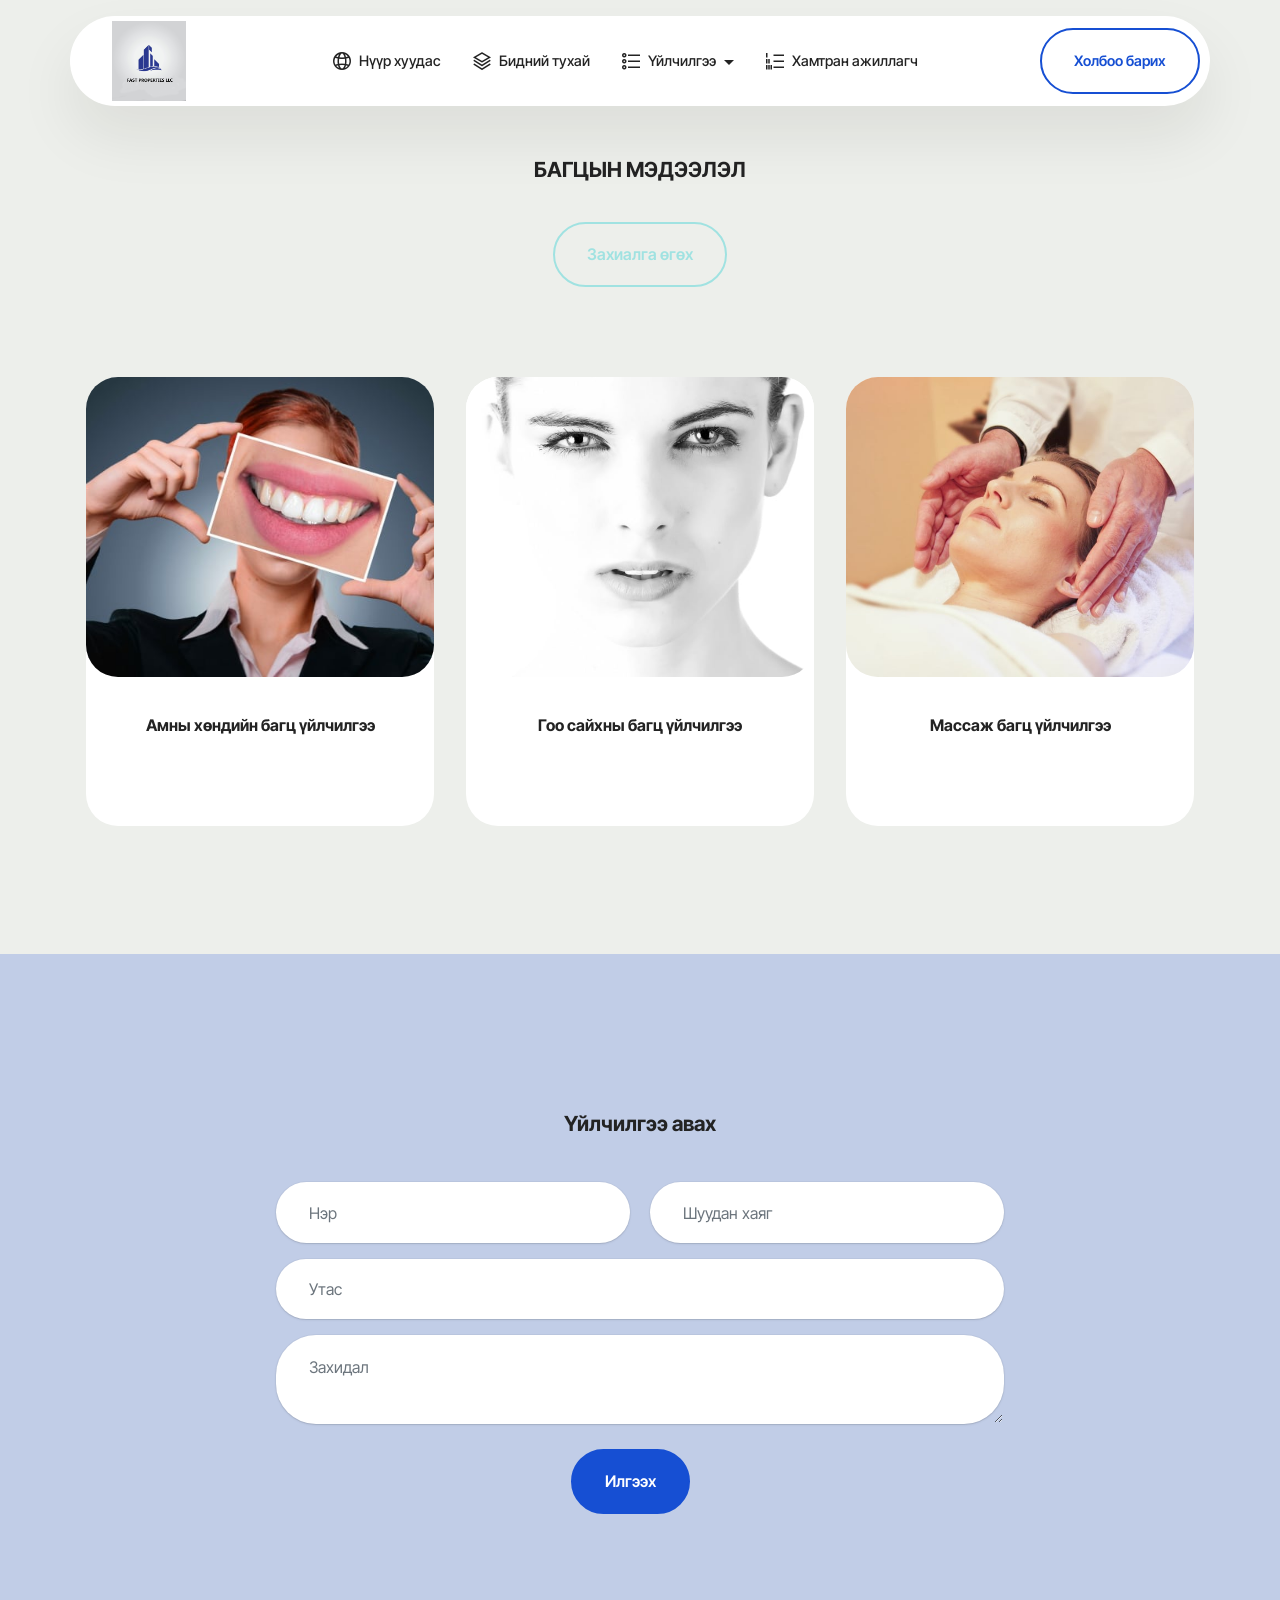
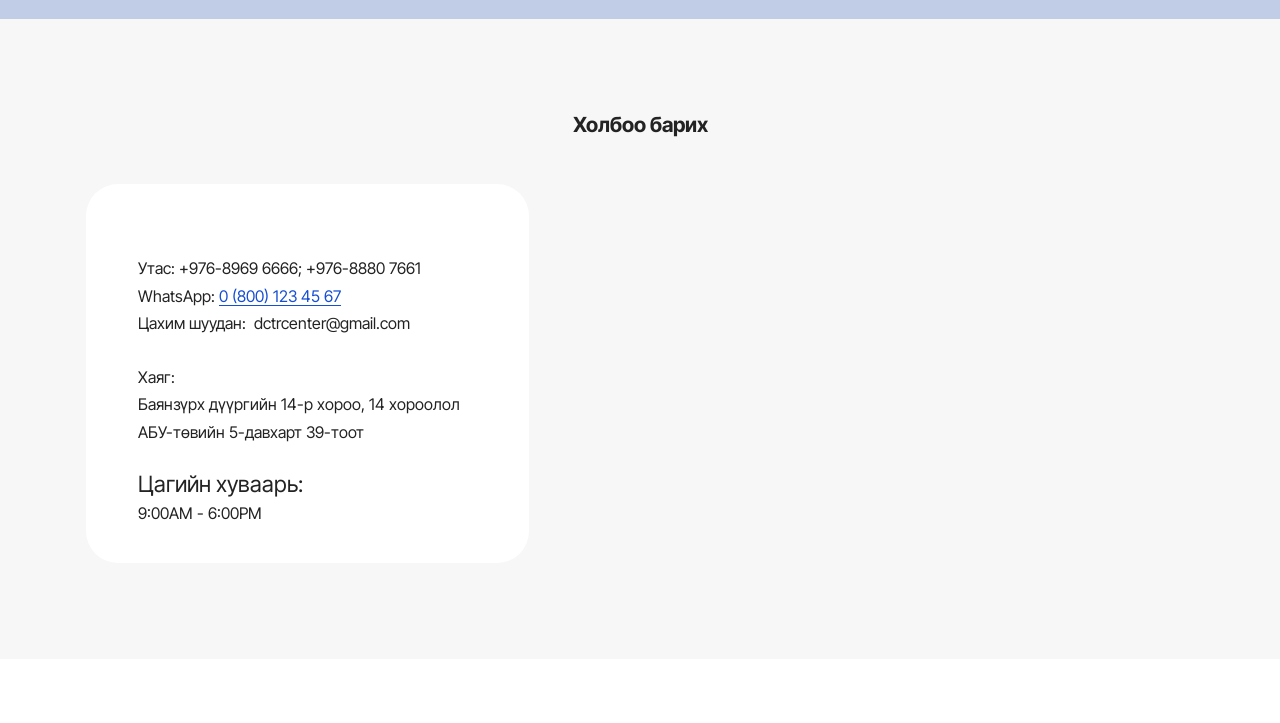
==== commit 0d0c67d2: "create github pages" ====
--- a/page1.html
+++ b/page1.html
@@ -10,7 +10,7 @@
   <meta name="description" content="">
   
   
-  <title>MEDICAL DOCTOR LLC - Багцын мэдээлэл</title>
+  <title>FAST PROPERTIES</title>
   <link rel="stylesheet" href="assets/web/assets/mobirise-icons2/mobirise2.css">
   <link rel="stylesheet" href="assets/bootstrap/css/bootstrap.min.css">
   <link rel="stylesheet" href="assets/bootstrap/css/bootstrap-grid.min.css">
@@ -55,11 +55,11 @@
 						<a class="nav-link link text-black text-primary display-4" href="index.html"><span class="mobi-mbri mobi-mbri-globe-2 mbr-iconfont mbr-iconfont-btn"></span>Нүүр хуудас</a>
 					</li>
 					<li class="nav-item">
-						<a class="nav-link link text-black text-primary display-4" href="page6.html" aria-expanded="false"><span class="mobi-mbri mobi-mbri-layers mbr-iconfont mbr-iconfont-btn"></span>Бидний тухай</a>
+						<a class="nav-link link text-black text-primary display-4" href="index.html#header7-3c" aria-expanded="false"><span class="mobi-mbri mobi-mbri-layers mbr-iconfont mbr-iconfont-btn"></span>Бидний тухай</a>
 					</li>
 					<li class="nav-item dropdown">
-						<a class="nav-link link text-black text-primary dropdown-toggle show display-4" href="index.html#features025-1p" data-toggle="dropdown-submenu" data-bs-toggle="dropdown" data-bs-auto-close="outside" aria-expanded="false"><span class="mobi-mbri mobi-mbri-bulleted-list mbr-iconfont mbr-iconfont-btn"></span>Үйлчилгээ</a><div class="dropdown-menu show" aria-labelledby="dropdown-576" data-bs-popper="none"><a class="text-black text-primary dropdown-item display-4" href="page5.html">Амны хөндийн эмчилгээ</a><a class="text-black text-primary dropdown-item display-4" href="page5.html">Нүүрний массаж</a><a class="text-black text-primary dropdown-item display-4" href="page5.html">Сормуусны хими</a><a class="text-black text-primary dropdown-item display-4" href="page5.html">Маникюр</a><a class="text-black text-primary show dropdown-item display-4" href="page5.html">Хөмсөгний хими</a></div>
-					</li><li class="nav-item"><a class="nav-link link text-black text-primary display-4" href="page3.html"><span class="mobi-mbri mobi-mbri-numbered-list mbr-iconfont mbr-iconfont-btn"></span>Мэдээ, мэдээлэл</a></li></ul>
+						<a class="nav-link link text-black text-primary dropdown-toggle display-4" href="index.html#features025-1p" data-toggle="dropdown-submenu" data-bs-toggle="dropdown" data-bs-auto-close="outside" aria-expanded="false"><span class="mobi-mbri mobi-mbri-bulleted-list mbr-iconfont mbr-iconfont-btn"></span>Үйлчилгээ</a><div class="dropdown-menu" aria-labelledby="dropdown-576"><a class="text-black text-primary dropdown-item display-4" href="page5.html">Хана тааз эмуль татах</a><a class="text-black text-primary dropdown-item display-4" href="page5.html">Хана тааз тэгшилгээ зүлгүүр</a><a class="text-black text-primary dropdown-item display-4" href="page5.html">Обой наах</a><a class="text-black text-primary dropdown-item display-4" href="page5.html">Бусад барилгын дотор засал</a></div>
+					</li><li class="nav-item"><a class="nav-link link text-black text-primary display-4" href="index.html#clients-3d"><span class="mobi-mbri mobi-mbri-numbered-list mbr-iconfont mbr-iconfont-btn"></span>Хамтран ажиллагч</a></li></ul>
 				
 				<div class="navbar-buttons mbr-section-btn"><a class="btn btn-primary-outline display-4" href="page4.html">Холбоо барих</a></div>
 			</div>
@@ -134,7 +134,7 @@
         </div>
         <div class="row justify-content-center mt-4">
             <div class="col-lg-8 mx-auto mbr-form" data-form-type="formoid">
-                <form action="https://mobirise.eu/" method="POST" class="mbr-form form-with-styler" data-form-title="Form Name"><input type="hidden" name="email" data-form-email="true" value="ig4YXWqjnhZr0XwCqqWEvhizika4cw8lZbhq2IN5CordJnLwIFqQ/kHpr7JGTy3XymA/rbiXJqECpn/KW3kaaIA9DYbpRwyI93wg10lT+T9RyWWL/SnoD6ygrhTRLR4j">
+                <form action="https://mobirise.eu/" method="POST" class="mbr-form form-with-styler" data-form-title="Form Name"><input type="hidden" name="email" data-form-email="true" value="3bG3RIB8AnFivJ9/A7gE2Fbb2fX9PyKo3TLZKu6wAIRkBDs+KPqZgs53RE06Z6wb0HwuTC8h4TocAmEn/aDI0LpkVKAoZ05EJWPMANc9DberwZsmM3cNO3ErBNboPWzX">
                     <div class="row">
                         <div hidden="hidden" data-form-alert="" class="alert alert-success col-12">Илгээсэн баярлалаа! Бид эргэн холбогдох болно.</div>
                         <div hidden="hidden" data-form-alert-danger="" class="alert alert-danger col-12">
@@ -191,7 +191,7 @@
             </div>
         </div>
     </div>
-</section><section class="display-7" style="padding: 0;align-items: center;justify-content: center;flex-wrap: wrap;    align-content: center;display: flex;position: relative;height: 4rem;"><a href="https://mobiri.se/980983" style="flex: 1 1;height: 4rem;position: absolute;width: 100%;z-index: 1;"><img alt="" style="height: 4rem;" src="[data-uri]"></a><p style="margin: 0;text-align: center;" class="display-7">&#8204;</p><a style="z-index:1" href="https://mobirise.com/builder/ai-website-builder.html">AI Website Software</a></section><script src="assets/bootstrap/js/bootstrap.bundle.min.js"></script>  <script src="assets/smoothscroll/smooth-scroll.js"></script>  <script src="assets/ytplayer/index.js"></script>  <script src="assets/dropdown/js/navbar-dropdown.js"></script>  <script src="assets/theme/js/script.js"></script>  <script src="assets/formoid/formoid.min.js"></script>  
+</section><section class="display-7" style="padding: 0;align-items: center;justify-content: center;flex-wrap: wrap;    align-content: center;display: flex;position: relative;height: 4rem;"><a href="https://mobiri.se/980983" style="flex: 1 1;height: 4rem;position: absolute;width: 100%;z-index: 1;"><img alt="" style="height: 4rem;" src="[data-uri]"></a><p style="margin: 0;text-align: center;" class="display-7">&#8204;</p><a style="z-index:1" href="https://mobirise.com/builder/ai-website-builder.html">Free AI Website Builder</a></section><script src="assets/bootstrap/js/bootstrap.bundle.min.js"></script>  <script src="assets/smoothscroll/smooth-scroll.js"></script>  <script src="assets/ytplayer/index.js"></script>  <script src="assets/dropdown/js/navbar-dropdown.js"></script>  <script src="assets/theme/js/script.js"></script>  <script src="assets/formoid/formoid.min.js"></script>  
   
   
  <div id="scrollToTop" class="scrollToTop mbr-arrow-up"><a style="text-align: center;"><i class="mbr-arrow-up-icon mbr-arrow-up-icon-cm cm-icon cm-icon-smallarrow-up"></i></a></div>
--- a/assets/mobirise/css/mbr-additional.css
+++ b/assets/mobirise/css/mbr-additional.css
@@ -847,7 +847,7 @@
   height: 90px;
   padding: 0.5rem 0.6rem;
   flex-wrap: nowrap;
-  background: rgba(255, 255, 255, 0.9) !important;
+  background: #ffffff !important;
   left: 0;
   right: 0;
   -webkit-box-pack: justify;
@@ -889,7 +889,7 @@
   transition: .3s all !important;
   min-width: auto;
   background: #ffffff;
-  background: rgba(255, 255, 255, 0.9) !important;
+  background: #ffffff !important;
 }
 .cid-tObXOMjp6x .nav-item:focus,
 .cid-tObXOMjp6x .nav-link:focus {
@@ -1217,8 +1217,8 @@
     border-radius: 1.5rem;
     background: #ffffff;
     opacity: 1;
-    border-color: rgba(255, 255, 255, 0.9) !important;
-    background: rgba(255, 255, 255, 0.9) !important;
+    border-color: #ffffff !important;
+    background: #ffffff !important;
     backdrop-filter: blur(8px);
   }
   .cid-tObXOMjp6x .navbar-nav .nav-item .nav-link::after {
@@ -1284,20 +1284,20 @@
 }
 .cid-tOzKWDdz7D {
   background-color: #ffffff;
-  padding-top: 7rem;
-  padding-bottom: 0rem;
+  padding-top: 0;
+  padding-bottom: 0;
 }
 .cid-tOzKWDdz7D .carousel {
-  height: 800px;
-}
-.cid-tOzKWDdz7D .carousel img {
   width: 100%;
-  height: 100%;
+}
+.cid-tOzKWDdz7D .carousel-inner {
+  display: flex;
+  align-content: center;
+  align-items: center;
+}
+.cid-tOzKWDdz7D .carousel-item img {
+  height: 100vh;
   object-fit: cover;
-}
-.cid-tOzKWDdz7D .carousel-item,
-.cid-tOzKWDdz7D .carousel-inner {
-  height: 100%;
 }
 .cid-tOzKWDdz7D img,
 .cid-tOzKWDdz7D .item-wrapper {
@@ -1402,10 +1402,10 @@
 }
 .cid-tOzKWDdz7D .mbr-section-text,
 .cid-tOzKWDdz7D .mbr-section-btn {
-  color: #232323;
+  color: #ffffff;
 }
 .cid-tOzKWDdz7D H5 {
-  color: #232323;
+  color: #ffffff;
 }
 .cid-uOi6CilBWI {
   padding-top: 90px;
@@ -1939,7 +1939,7 @@
   height: 90px;
   padding: 0.5rem 0.6rem;
   flex-wrap: nowrap;
-  background: rgba(255, 255, 255, 0.9) !important;
+  background: #ffffff !important;
   left: 0;
   right: 0;
   -webkit-box-pack: justify;
@@ -1981,7 +1981,7 @@
   transition: .3s all !important;
   min-width: auto;
   background: #ffffff;
-  background: rgba(255, 255, 255, 0.9) !important;
+  background: #ffffff !important;
 }
 .cid-tObXOMjp6x .nav-item:focus,
 .cid-tObXOMjp6x .nav-link:focus {
@@ -2309,8 +2309,8 @@
     border-radius: 1.5rem;
     background: #ffffff;
     opacity: 1;
-    border-color: rgba(255, 255, 255, 0.9) !important;
-    background: rgba(255, 255, 255, 0.9) !important;
+    border-color: #ffffff !important;
+    background: #ffffff !important;
     backdrop-filter: blur(8px);
   }
   .cid-tObXOMjp6x .navbar-nav .nav-item .nav-link::after {
@@ -2663,7 +2663,7 @@
   height: 90px;
   padding: 0.5rem 0.6rem;
   flex-wrap: nowrap;
-  background: rgba(255, 255, 255, 0.9) !important;
+  background: #ffffff !important;
   left: 0;
   right: 0;
   -webkit-box-pack: justify;
@@ -2705,7 +2705,7 @@
   transition: .3s all !important;
   min-width: auto;
   background: #ffffff;
-  background: rgba(255, 255, 255, 0.9) !important;
+  background: #ffffff !important;
 }
 .cid-tObXOMjp6x .nav-item:focus,
 .cid-tObXOMjp6x .nav-link:focus {
@@ -3033,8 +3033,8 @@
     border-radius: 1.5rem;
     background: #ffffff;
     opacity: 1;
-    border-color: rgba(255, 255, 255, 0.9) !important;
-    background: rgba(255, 255, 255, 0.9) !important;
+    border-color: #ffffff !important;
+    background: #ffffff !important;
     backdrop-filter: blur(8px);
   }
   .cid-tObXOMjp6x .navbar-nav .nav-item .nav-link::after {
@@ -3375,7 +3375,7 @@
   height: 90px;
   padding: 0.5rem 0.6rem;
   flex-wrap: nowrap;
-  background: rgba(255, 255, 255, 0.9) !important;
+  background: #ffffff !important;
   left: 0;
   right: 0;
   -webkit-box-pack: justify;
@@ -3417,7 +3417,7 @@
   transition: .3s all !important;
   min-width: auto;
   background: #ffffff;
-  background: rgba(255, 255, 255, 0.9) !important;
+  background: #ffffff !important;
 }
 .cid-tObXOMjp6x .nav-item:focus,
 .cid-tObXOMjp6x .nav-link:focus {
@@ -3745,8 +3745,8 @@
     border-radius: 1.5rem;
     background: #ffffff;
     opacity: 1;
-    border-color: rgba(255, 255, 255, 0.9) !important;
-    background: rgba(255, 255, 255, 0.9) !important;
+    border-color: #ffffff !important;
+    background: #ffffff !important;
     backdrop-filter: blur(8px);
   }
   .cid-tObXOMjp6x .navbar-nav .nav-item .nav-link::after {
@@ -4037,7 +4037,7 @@
   height: 90px;
   padding: 0.5rem 0.6rem;
   flex-wrap: nowrap;
-  background: rgba(255, 255, 255, 0.9) !important;
+  background: #ffffff !important;
   left: 0;
   right: 0;
   -webkit-box-pack: justify;
@@ -4079,7 +4079,7 @@
   transition: .3s all !important;
   min-width: auto;
   background: #ffffff;
-  background: rgba(255, 255, 255, 0.9) !important;
+  background: #ffffff !important;
 }
 .cid-tObXOMjp6x .nav-item:focus,
 .cid-tObXOMjp6x .nav-link:focus {
@@ -4407,8 +4407,8 @@
     border-radius: 1.5rem;
     background: #ffffff;
     opacity: 1;
-    border-color: rgba(255, 255, 255, 0.9) !important;
-    background: rgba(255, 255, 255, 0.9) !important;
+    border-color: #ffffff !important;
+    background: #ffffff !important;
     backdrop-filter: blur(8px);
   }
   .cid-tObXOMjp6x .navbar-nav .nav-item .nav-link::after {
@@ -4846,7 +4846,7 @@
   height: 90px;
   padding: 0.5rem 0.6rem;
   flex-wrap: nowrap;
-  background: rgba(255, 255, 255, 0.9) !important;
+  background: #ffffff !important;
   left: 0;
   right: 0;
   -webkit-box-pack: justify;
@@ -4888,7 +4888,7 @@
   transition: .3s all !important;
   min-width: auto;
   background: #ffffff;
-  background: rgba(255, 255, 255, 0.9) !important;
+  background: #ffffff !important;
 }
 .cid-tObXOMjp6x .nav-item:focus,
 .cid-tObXOMjp6x .nav-link:focus {
@@ -5216,8 +5216,8 @@
     border-radius: 1.5rem;
     background: #ffffff;
     opacity: 1;
-    border-color: rgba(255, 255, 255, 0.9) !important;
-    background: rgba(255, 255, 255, 0.9) !important;
+    border-color: #ffffff !important;
+    background: #ffffff !important;
     backdrop-filter: blur(8px);
   }
   .cid-tObXOMjp6x .navbar-nav .nav-item .nav-link::after {
--- a/assets/mobirise/css/mbr-additional.css
+++ b/assets/mobirise/css/mbr-additional.css
@@ -847,7 +847,7 @@
   height: 90px;
   padding: 0.5rem 0.6rem;
   flex-wrap: nowrap;
-  background: rgba(255, 255, 255, 0.9) !important;
+  background: #ffffff !important;
   left: 0;
   right: 0;
   -webkit-box-pack: justify;
@@ -889,7 +889,7 @@
   transition: .3s all !important;
   min-width: auto;
   background: #ffffff;
-  background: rgba(255, 255, 255, 0.9) !important;
+  background: #ffffff !important;
 }
 .cid-tObXOMjp6x .nav-item:focus,
 .cid-tObXOMjp6x .nav-link:focus {
@@ -1217,8 +1217,8 @@
     border-radius: 1.5rem;
     background: #ffffff;
     opacity: 1;
-    border-color: rgba(255, 255, 255, 0.9) !important;
-    background: rgba(255, 255, 255, 0.9) !important;
+    border-color: #ffffff !important;
+    background: #ffffff !important;
     backdrop-filter: blur(8px);
   }
   .cid-tObXOMjp6x .navbar-nav .nav-item .nav-link::after {
@@ -1284,20 +1284,20 @@
 }
 .cid-tOzKWDdz7D {
   background-color: #ffffff;
-  padding-top: 7rem;
-  padding-bottom: 0rem;
+  padding-top: 0;
+  padding-bottom: 0;
 }
 .cid-tOzKWDdz7D .carousel {
-  height: 800px;
-}
-.cid-tOzKWDdz7D .carousel img {
   width: 100%;
-  height: 100%;
+}
+.cid-tOzKWDdz7D .carousel-inner {
+  display: flex;
+  align-content: center;
+  align-items: center;
+}
+.cid-tOzKWDdz7D .carousel-item img {
+  height: 100vh;
   object-fit: cover;
-}
-.cid-tOzKWDdz7D .carousel-item,
-.cid-tOzKWDdz7D .carousel-inner {
-  height: 100%;
 }
 .cid-tOzKWDdz7D img,
 .cid-tOzKWDdz7D .item-wrapper {
@@ -1402,10 +1402,10 @@
 }
 .cid-tOzKWDdz7D .mbr-section-text,
 .cid-tOzKWDdz7D .mbr-section-btn {
-  color: #232323;
+  color: #ffffff;
 }
 .cid-tOzKWDdz7D H5 {
-  color: #232323;
+  color: #ffffff;
 }
 .cid-uOi6CilBWI {
   padding-top: 90px;
@@ -1939,7 +1939,7 @@
   height: 90px;
   padding: 0.5rem 0.6rem;
   flex-wrap: nowrap;
-  background: rgba(255, 255, 255, 0.9) !important;
+  background: #ffffff !important;
   left: 0;
   right: 0;
   -webkit-box-pack: justify;
@@ -1981,7 +1981,7 @@
   transition: .3s all !important;
   min-width: auto;
   background: #ffffff;
-  background: rgba(255, 255, 255, 0.9) !important;
+  background: #ffffff !important;
 }
 .cid-tObXOMjp6x .nav-item:focus,
 .cid-tObXOMjp6x .nav-link:focus {
@@ -2309,8 +2309,8 @@
     border-radius: 1.5rem;
     background: #ffffff;
     opacity: 1;
-    border-color: rgba(255, 255, 255, 0.9) !important;
-    background: rgba(255, 255, 255, 0.9) !important;
+    border-color: #ffffff !important;
+    background: #ffffff !important;
     backdrop-filter: blur(8px);
   }
   .cid-tObXOMjp6x .navbar-nav .nav-item .nav-link::after {
@@ -2663,7 +2663,7 @@
   height: 90px;
   padding: 0.5rem 0.6rem;
   flex-wrap: nowrap;
-  background: rgba(255, 255, 255, 0.9) !important;
+  background: #ffffff !important;
   left: 0;
   right: 0;
   -webkit-box-pack: justify;
@@ -2705,7 +2705,7 @@
   transition: .3s all !important;
   min-width: auto;
   background: #ffffff;
-  background: rgba(255, 255, 255, 0.9) !important;
+  background: #ffffff !important;
 }
 .cid-tObXOMjp6x .nav-item:focus,
 .cid-tObXOMjp6x .nav-link:focus {
@@ -3033,8 +3033,8 @@
     border-radius: 1.5rem;
     background: #ffffff;
     opacity: 1;
-    border-color: rgba(255, 255, 255, 0.9) !important;
-    background: rgba(255, 255, 255, 0.9) !important;
+    border-color: #ffffff !important;
+    background: #ffffff !important;
     backdrop-filter: blur(8px);
   }
   .cid-tObXOMjp6x .navbar-nav .nav-item .nav-link::after {
@@ -3375,7 +3375,7 @@
   height: 90px;
   padding: 0.5rem 0.6rem;
   flex-wrap: nowrap;
-  background: rgba(255, 255, 255, 0.9) !important;
+  background: #ffffff !important;
   left: 0;
   right: 0;
   -webkit-box-pack: justify;
@@ -3417,7 +3417,7 @@
   transition: .3s all !important;
   min-width: auto;
   background: #ffffff;
-  background: rgba(255, 255, 255, 0.9) !important;
+  background: #ffffff !important;
 }
 .cid-tObXOMjp6x .nav-item:focus,
 .cid-tObXOMjp6x .nav-link:focus {
@@ -3745,8 +3745,8 @@
     border-radius: 1.5rem;
     background: #ffffff;
     opacity: 1;
-    border-color: rgba(255, 255, 255, 0.9) !important;
-    background: rgba(255, 255, 255, 0.9) !important;
+    border-color: #ffffff !important;
+    background: #ffffff !important;
     backdrop-filter: blur(8px);
   }
   .cid-tObXOMjp6x .navbar-nav .nav-item .nav-link::after {
@@ -4037,7 +4037,7 @@
   height: 90px;
   padding: 0.5rem 0.6rem;
   flex-wrap: nowrap;
-  background: rgba(255, 255, 255, 0.9) !important;
+  background: #ffffff !important;
   left: 0;
   right: 0;
   -webkit-box-pack: justify;
@@ -4079,7 +4079,7 @@
   transition: .3s all !important;
   min-width: auto;
   background: #ffffff;
-  background: rgba(255, 255, 255, 0.9) !important;
+  background: #ffffff !important;
 }
 .cid-tObXOMjp6x .nav-item:focus,
 .cid-tObXOMjp6x .nav-link:focus {
@@ -4407,8 +4407,8 @@
     border-radius: 1.5rem;
     background: #ffffff;
     opacity: 1;
-    border-color: rgba(255, 255, 255, 0.9) !important;
-    background: rgba(255, 255, 255, 0.9) !important;
+    border-color: #ffffff !important;
+    background: #ffffff !important;
     backdrop-filter: blur(8px);
   }
   .cid-tObXOMjp6x .navbar-nav .nav-item .nav-link::after {
@@ -4846,7 +4846,7 @@
   height: 90px;
   padding: 0.5rem 0.6rem;
   flex-wrap: nowrap;
-  background: rgba(255, 255, 255, 0.9) !important;
+  background: #ffffff !important;
   left: 0;
   right: 0;
   -webkit-box-pack: justify;
@@ -4888,7 +4888,7 @@
   transition: .3s all !important;
   min-width: auto;
   background: #ffffff;
-  background: rgba(255, 255, 255, 0.9) !important;
+  background: #ffffff !important;
 }
 .cid-tObXOMjp6x .nav-item:focus,
 .cid-tObXOMjp6x .nav-link:focus {
@@ -5216,8 +5216,8 @@
     border-radius: 1.5rem;
     background: #ffffff;
     opacity: 1;
-    border-color: rgba(255, 255, 255, 0.9) !important;
-    background: rgba(255, 255, 255, 0.9) !important;
+    border-color: #ffffff !important;
+    background: #ffffff !important;
     backdrop-filter: blur(8px);
   }
   .cid-tObXOMjp6x .navbar-nav .nav-item .nav-link::after {
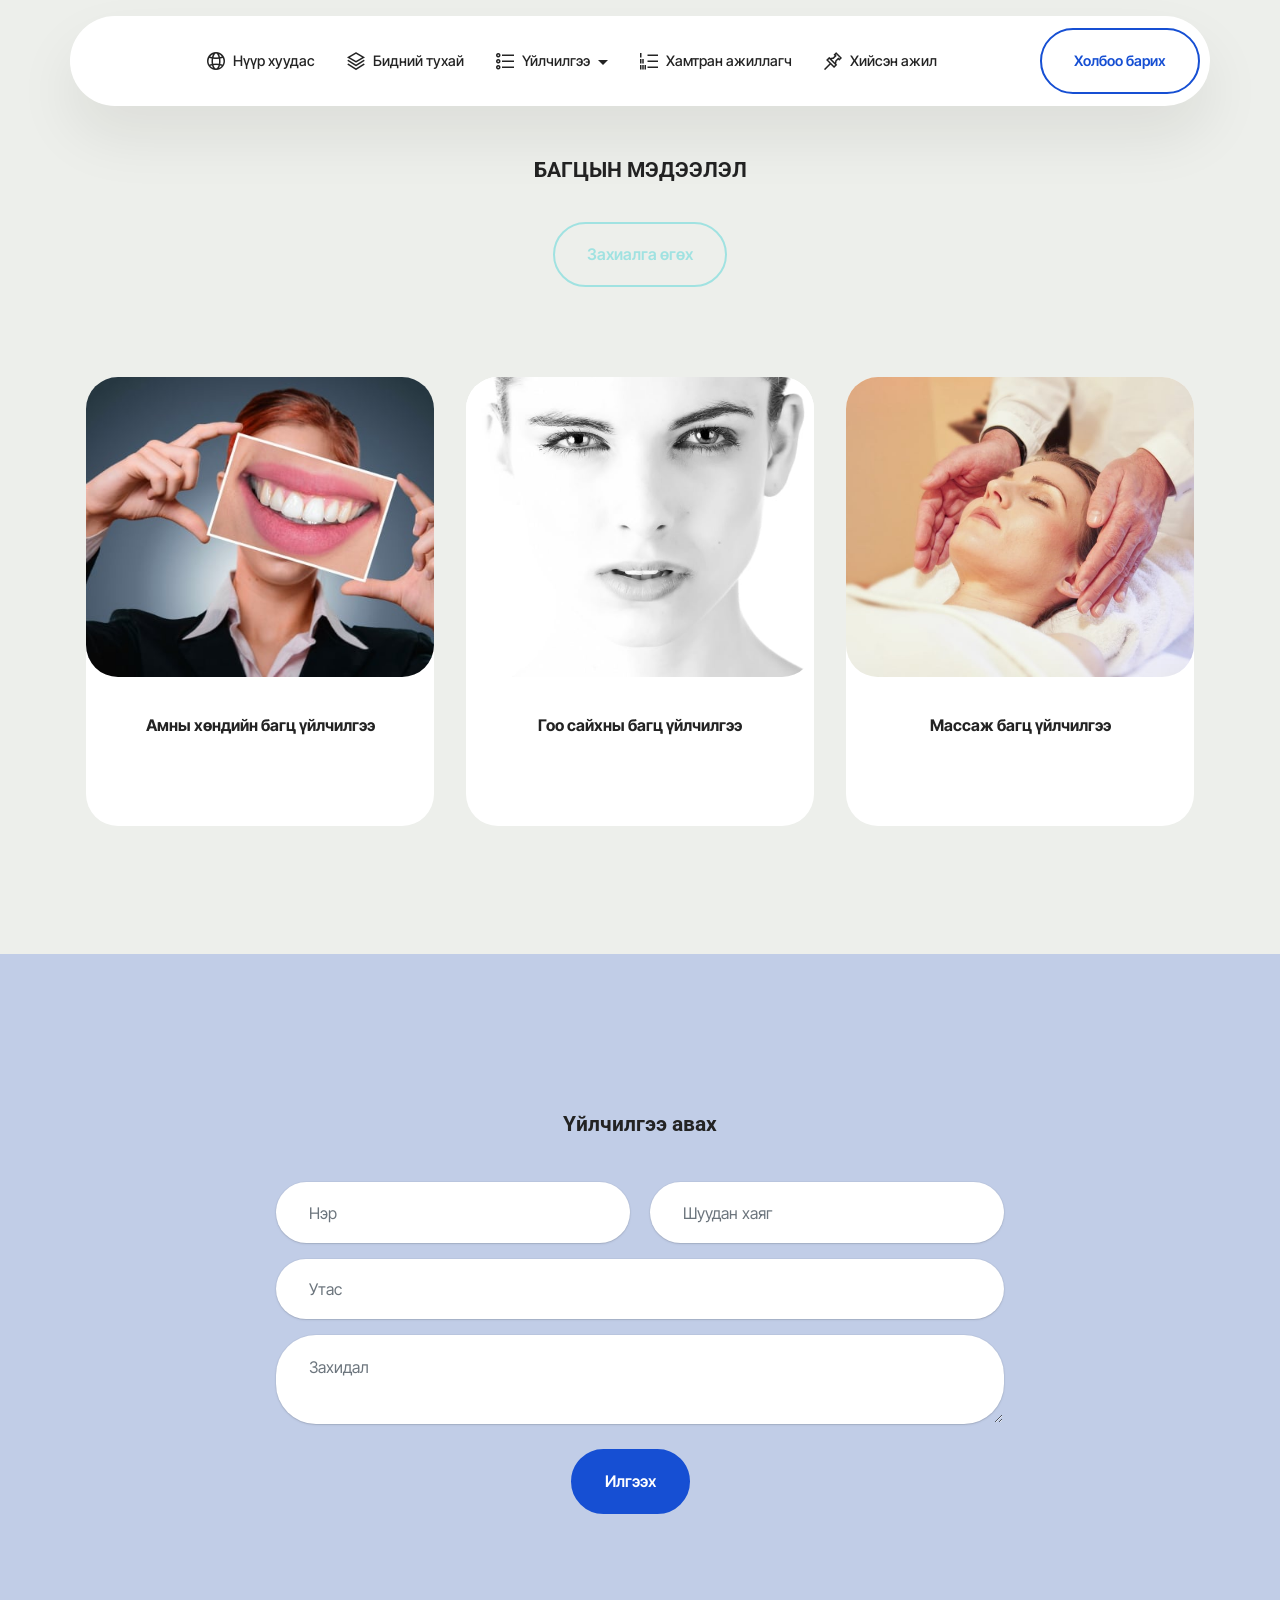
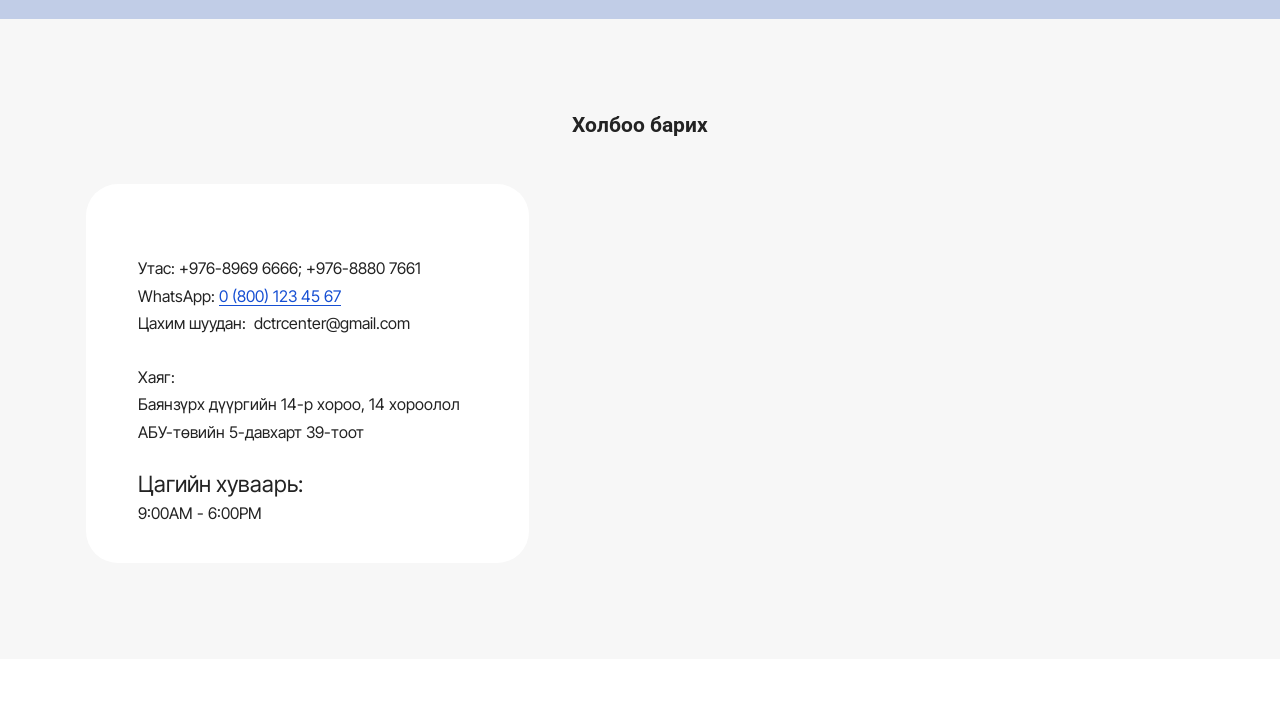
==== commit a2fdbb0f: "create github pages" ====
--- a/page1.html
+++ b/page1.html
@@ -21,6 +21,8 @@
   <link rel="stylesheet" href="assets/theme/css/style.css">
   <link rel="preload" href="https://fonts.googleapis.com/css?family=Inter+Tight:100,200,300,400,500,600,700,800,900,100i,200i,300i,400i,500i,600i,700i,800i,900i&display=swap" as="style" onload="this.onload=null;this.rel='stylesheet'">
   <noscript><link rel="stylesheet" href="https://fonts.googleapis.com/css?family=Inter+Tight:100,200,300,400,500,600,700,800,900,100i,200i,300i,400i,500i,600i,700i,800i,900i&display=swap"></noscript>
+  <link rel="preload" href="https://fonts.googleapis.com/css?family=Roboto:100,200,300,400,500,600,700,800,900,100i,200i,300i,400i,500i,600i,700i,800i,900i&display=swap" as="style" onload="this.onload=null;this.rel='stylesheet'">
+  <noscript><link rel="stylesheet" href="https://fonts.googleapis.com/css?family=Roboto:100,200,300,400,500,600,700,800,900,100i,200i,300i,400i,500i,600i,700i,800i,900i&display=swap"></noscript>
   <link rel="preload" as="style" href="assets/mobirise/css/mbr-additional.css"><link rel="stylesheet" href="assets/mobirise/css/mbr-additional.css" type="text/css">
 
   
@@ -35,11 +37,7 @@
 	<nav class="navbar navbar-dropdown navbar-fixed-top navbar-expand-lg">
 		<div class="container">
 			<div class="navbar-brand">
-				<span class="navbar-logo">
-					
-						<a href="http://medicaldoctor.mn" target="_blank"><img src="assets/images/my-2nd-company-logo-292x315.png" alt="logo" style="height: 5rem;"></a>
-					
-				</span>
+				
 				
 			</div>
 			<button class="navbar-toggler" type="button" data-toggle="collapse" data-bs-toggle="collapse" data-target="#navbarSupportedContent" data-bs-target="#navbarSupportedContent" aria-controls="navbarNavAltMarkup" aria-expanded="false" aria-label="Toggle navigation">
@@ -51,7 +49,7 @@
 				</div>
 			</button>
 			<div class="collapse navbar-collapse" id="navbarSupportedContent">
-				<ul class="navbar-nav nav-dropdown" data-app-modern-menu="true"><li class="nav-item">
+				<ul class="navbar-nav nav-dropdown navbar-nav-top-padding" data-app-modern-menu="true"><li class="nav-item">
 						<a class="nav-link link text-black text-primary display-4" href="index.html"><span class="mobi-mbri mobi-mbri-globe-2 mbr-iconfont mbr-iconfont-btn"></span>Нүүр хуудас</a>
 					</li>
 					<li class="nav-item">
@@ -59,7 +57,7 @@
 					</li>
 					<li class="nav-item dropdown">
 						<a class="nav-link link text-black text-primary dropdown-toggle display-4" href="index.html#features025-1p" data-toggle="dropdown-submenu" data-bs-toggle="dropdown" data-bs-auto-close="outside" aria-expanded="false"><span class="mobi-mbri mobi-mbri-bulleted-list mbr-iconfont mbr-iconfont-btn"></span>Үйлчилгээ</a><div class="dropdown-menu" aria-labelledby="dropdown-576"><a class="text-black text-primary dropdown-item display-4" href="page5.html">Хана тааз эмуль татах</a><a class="text-black text-primary dropdown-item display-4" href="page5.html">Хана тааз тэгшилгээ зүлгүүр</a><a class="text-black text-primary dropdown-item display-4" href="page5.html">Обой наах</a><a class="text-black text-primary dropdown-item display-4" href="page5.html">Бусад барилгын дотор засал</a></div>
-					</li><li class="nav-item"><a class="nav-link link text-black text-primary display-4" href="index.html#clients-3d"><span class="mobi-mbri mobi-mbri-numbered-list mbr-iconfont mbr-iconfont-btn"></span>Хамтран ажиллагч</a></li></ul>
+					</li><li class="nav-item"><a class="nav-link link text-black text-primary display-4" href="index.html#clients-3d"><span class="mobi-mbri mobi-mbri-numbered-list mbr-iconfont mbr-iconfont-btn"></span>Хамтран ажиллагч</a></li><li class="nav-item"><a class="nav-link link text-black text-primary display-4" href="index.html#clients-3d"><span class="mobi-mbri mobi-mbri-pin mbr-iconfont mbr-iconfont-btn"></span>Хийсэн ажил</a></li></ul>
 				
 				<div class="navbar-buttons mbr-section-btn"><a class="btn btn-primary-outline display-4" href="page4.html">Холбоо барих</a></div>
 			</div>
@@ -134,7 +132,7 @@
         </div>
         <div class="row justify-content-center mt-4">
             <div class="col-lg-8 mx-auto mbr-form" data-form-type="formoid">
-                <form action="https://mobirise.eu/" method="POST" class="mbr-form form-with-styler" data-form-title="Form Name"><input type="hidden" name="email" data-form-email="true" value="3bG3RIB8AnFivJ9/A7gE2Fbb2fX9PyKo3TLZKu6wAIRkBDs+KPqZgs53RE06Z6wb0HwuTC8h4TocAmEn/aDI0LpkVKAoZ05EJWPMANc9DberwZsmM3cNO3ErBNboPWzX">
+                <form action="https://mobirise.eu/" method="POST" class="mbr-form form-with-styler" data-form-title="Form Name"><input type="hidden" name="email" data-form-email="true" value="1iJW25ZYJn9TVKvDBKJZvoxOoIbfWirbDuUz+7Gjx3SRF689LmvhNoRr4vhygw4BTwkz9O7E5M+GfritoHw8Y55sbOmhmARQlYsaUTOApE3y2H6U2dEpc6x6bJboAz0F">
                     <div class="row">
                         <div hidden="hidden" data-form-alert="" class="alert alert-success col-12">Илгээсэн баярлалаа! Бид эргэн холбогдох болно.</div>
                         <div hidden="hidden" data-form-alert-danger="" class="alert alert-danger col-12">
@@ -187,11 +185,11 @@
                 </div>
             </div>
             <div class="map-wrapper col-12 col-md-7">
-                <div class="google-map"><iframe frameborder="0" style="border:0" src="https://www.google.com/maps/embed/v1/place?key=AIzaSyDbnCmnHmtigIYiD8jIfeHQv7gW2ANhHD4&amp;q=WV24+5M9 Техник спортын төв, Улаанбаатар" allowfullscreen=""></iframe></div>
+                <div class="google-map"><iframe frameborder="0" style="border:0" src="https://www.google.com/maps/embed/v1/place?key=AIzaSyAtXm0x23nRCgazjDV2Kl3GTHRP411ougQ&amp;q=WV24+5M9 Техник спортын төв, Улаанбаатар" allowfullscreen=""></iframe></div>
             </div>
         </div>
     </div>
-</section><section class="display-7" style="padding: 0;align-items: center;justify-content: center;flex-wrap: wrap;    align-content: center;display: flex;position: relative;height: 4rem;"><a href="https://mobiri.se/980983" style="flex: 1 1;height: 4rem;position: absolute;width: 100%;z-index: 1;"><img alt="" style="height: 4rem;" src="[data-uri]"></a><p style="margin: 0;text-align: center;" class="display-7">&#8204;</p><a style="z-index:1" href="https://mobirise.com/builder/ai-website-builder.html">Free AI Website Builder</a></section><script src="assets/bootstrap/js/bootstrap.bundle.min.js"></script>  <script src="assets/smoothscroll/smooth-scroll.js"></script>  <script src="assets/ytplayer/index.js"></script>  <script src="assets/dropdown/js/navbar-dropdown.js"></script>  <script src="assets/theme/js/script.js"></script>  <script src="assets/formoid/formoid.min.js"></script>  
+</section><section class="display-7" style="padding: 0;align-items: center;justify-content: center;flex-wrap: wrap;    align-content: center;display: flex;position: relative;height: 4rem;"><a href="https://mobiri.se/980983" style="flex: 1 1;height: 4rem;position: absolute;width: 100%;z-index: 1;"><img alt="" style="height: 4rem;" src="[data-uri]"></a><p style="margin: 0;text-align: center;" class="display-7">&#8204;</p><a style="z-index:1" href="https://mobirise.com/offline-website-builder.html">Offline Website Builder</a></section><script src="assets/bootstrap/js/bootstrap.bundle.min.js"></script>  <script src="assets/smoothscroll/smooth-scroll.js"></script>  <script src="assets/ytplayer/index.js"></script>  <script src="assets/dropdown/js/navbar-dropdown.js"></script>  <script src="assets/theme/js/script.js"></script>  <script src="assets/formoid/formoid.min.js"></script>  
   
   
  <div id="scrollToTop" class="scrollToTop mbr-arrow-up"><a style="text-align: center;"><i class="mbr-arrow-up-icon mbr-arrow-up-icon-cm cm-icon cm-icon-smallarrow-up"></i></a></div>
--- a/assets/mobirise/css/mbr-additional.css
+++ b/assets/mobirise/css/mbr-additional.css
@@ -28,7 +28,7 @@
   font-size: 3.75rem;
 }
 .display-2 {
-  font-family: 'Inter Tight', sans-serif;
+  font-family: 'Roboto', sans-serif;
   font-size: 1.3rem;
   line-height: 1;
 }
@@ -815,6 +815,11 @@
     padding-left: 1.5rem;
   }
 }
+@media (min-width: 992px) {
+  .cid-tObXOMjp6x .navbar-nav {
+    padding-left: 1.5rem;
+  }
+}
 .cid-tObXOMjp6x .nav-link {
   width: fit-content;
   position: relative;
@@ -831,6 +836,11 @@
 .cid-tObXOMjp6x .navbar-caption {
   padding-left: 1rem;
   padding-right: .5rem;
+}
+@media (min-width: 767px) {
+  .cid-tObXOMjp6x .navbar-caption {
+    padding-left: 2rem;
+  }
 }
 @media (max-width: 767px) {
   .cid-tObXOMjp6x .nav-dropdown {
@@ -951,11 +961,6 @@
 .cid-tObXOMjp6x .navbar.collapsed.opened .dropdown-menu {
   top: 0;
 }
-@media (min-width: 992px) {
-  .cid-tObXOMjp6x .navbar.collapsed.opened:not(.navbar-short) .navbar-collapse {
-    max-height: calc(98.5vh - 5rem);
-  }
-}
 .cid-tObXOMjp6x .navbar.collapsed .dropdown-menu .dropdown-submenu {
   left: 0 !important;
 }
@@ -1284,20 +1289,20 @@
 }
 .cid-tOzKWDdz7D {
   background-color: #ffffff;
-  padding-top: 0;
-  padding-bottom: 0;
+  padding-top: 7rem;
+  padding-bottom: 0rem;
 }
 .cid-tOzKWDdz7D .carousel {
+  height: 500px;
+}
+.cid-tOzKWDdz7D .carousel img {
   width: 100%;
-}
+  height: 100%;
+  object-fit: cover;
+}
+.cid-tOzKWDdz7D .carousel-item,
 .cid-tOzKWDdz7D .carousel-inner {
-  display: flex;
-  align-content: center;
-  align-items: center;
-}
-.cid-tOzKWDdz7D .carousel-item img {
-  height: 100vh;
-  object-fit: cover;
+  height: 100%;
 }
 .cid-tOzKWDdz7D img,
 .cid-tOzKWDdz7D .item-wrapper {
@@ -1320,7 +1325,7 @@
 .cid-tOzKWDdz7D .item-wrapper {
   width: 100%;
 }
-@media (max-width: 767px) {
+@media (max-width: 600px) {
   .cid-tOzKWDdz7D .container .carousel-control {
     margin-bottom: 0;
   }
@@ -1402,10 +1407,10 @@
 }
 .cid-tOzKWDdz7D .mbr-section-text,
 .cid-tOzKWDdz7D .mbr-section-btn {
-  color: #ffffff;
+  color: #232323;
 }
 .cid-tOzKWDdz7D H5 {
-  color: #ffffff;
+  color: #000000;
 }
 .cid-uOi6CilBWI {
   padding-top: 90px;
@@ -1907,6 +1912,11 @@
     padding-left: 1.5rem;
   }
 }
+@media (min-width: 992px) {
+  .cid-tObXOMjp6x .navbar-nav {
+    padding-left: 1.5rem;
+  }
+}
 .cid-tObXOMjp6x .nav-link {
   width: fit-content;
   position: relative;
@@ -1923,6 +1933,11 @@
 .cid-tObXOMjp6x .navbar-caption {
   padding-left: 1rem;
   padding-right: .5rem;
+}
+@media (min-width: 767px) {
+  .cid-tObXOMjp6x .navbar-caption {
+    padding-left: 2rem;
+  }
 }
 @media (max-width: 767px) {
   .cid-tObXOMjp6x .nav-dropdown {
@@ -2043,11 +2058,6 @@
 .cid-tObXOMjp6x .navbar.collapsed.opened .dropdown-menu {
   top: 0;
 }
-@media (min-width: 992px) {
-  .cid-tObXOMjp6x .navbar.collapsed.opened:not(.navbar-short) .navbar-collapse {
-    max-height: calc(98.5vh - 5rem);
-  }
-}
 .cid-tObXOMjp6x .navbar.collapsed .dropdown-menu .dropdown-submenu {
   left: 0 !important;
 }
@@ -2631,6 +2641,11 @@
     padding-left: 1.5rem;
   }
 }
+@media (min-width: 992px) {
+  .cid-tObXOMjp6x .navbar-nav {
+    padding-left: 1.5rem;
+  }
+}
 .cid-tObXOMjp6x .nav-link {
   width: fit-content;
   position: relative;
@@ -2647,6 +2662,11 @@
 .cid-tObXOMjp6x .navbar-caption {
   padding-left: 1rem;
   padding-right: .5rem;
+}
+@media (min-width: 767px) {
+  .cid-tObXOMjp6x .navbar-caption {
+    padding-left: 2rem;
+  }
 }
 @media (max-width: 767px) {
   .cid-tObXOMjp6x .nav-dropdown {
@@ -2767,11 +2787,6 @@
 .cid-tObXOMjp6x .navbar.collapsed.opened .dropdown-menu {
   top: 0;
 }
-@media (min-width: 992px) {
-  .cid-tObXOMjp6x .navbar.collapsed.opened:not(.navbar-short) .navbar-collapse {
-    max-height: calc(98.5vh - 5rem);
-  }
-}
 .cid-tObXOMjp6x .navbar.collapsed .dropdown-menu .dropdown-submenu {
   left: 0 !important;
 }
@@ -3343,6 +3358,11 @@
     padding-left: 1.5rem;
   }
 }
+@media (min-width: 992px) {
+  .cid-tObXOMjp6x .navbar-nav {
+    padding-left: 1.5rem;
+  }
+}
 .cid-tObXOMjp6x .nav-link {
   width: fit-content;
   position: relative;
@@ -3359,6 +3379,11 @@
 .cid-tObXOMjp6x .navbar-caption {
   padding-left: 1rem;
   padding-right: .5rem;
+}
+@media (min-width: 767px) {
+  .cid-tObXOMjp6x .navbar-caption {
+    padding-left: 2rem;
+  }
 }
 @media (max-width: 767px) {
   .cid-tObXOMjp6x .nav-dropdown {
@@ -3479,11 +3504,6 @@
 .cid-tObXOMjp6x .navbar.collapsed.opened .dropdown-menu {
   top: 0;
 }
-@media (min-width: 992px) {
-  .cid-tObXOMjp6x .navbar.collapsed.opened:not(.navbar-short) .navbar-collapse {
-    max-height: calc(98.5vh - 5rem);
-  }
-}
 .cid-tObXOMjp6x .navbar.collapsed .dropdown-menu .dropdown-submenu {
   left: 0 !important;
 }
@@ -4005,6 +4025,11 @@
     padding-left: 1.5rem;
   }
 }
+@media (min-width: 992px) {
+  .cid-tObXOMjp6x .navbar-nav {
+    padding-left: 1.5rem;
+  }
+}
 .cid-tObXOMjp6x .nav-link {
   width: fit-content;
   position: relative;
@@ -4021,6 +4046,11 @@
 .cid-tObXOMjp6x .navbar-caption {
   padding-left: 1rem;
   padding-right: .5rem;
+}
+@media (min-width: 767px) {
+  .cid-tObXOMjp6x .navbar-caption {
+    padding-left: 2rem;
+  }
 }
 @media (max-width: 767px) {
   .cid-tObXOMjp6x .nav-dropdown {
@@ -4141,11 +4171,6 @@
 .cid-tObXOMjp6x .navbar.collapsed.opened .dropdown-menu {
   top: 0;
 }
-@media (min-width: 992px) {
-  .cid-tObXOMjp6x .navbar.collapsed.opened:not(.navbar-short) .navbar-collapse {
-    max-height: calc(98.5vh - 5rem);
-  }
-}
 .cid-tObXOMjp6x .navbar.collapsed .dropdown-menu .dropdown-submenu {
   left: 0 !important;
 }
@@ -4814,6 +4839,11 @@
     padding-left: 1.5rem;
   }
 }
+@media (min-width: 992px) {
+  .cid-tObXOMjp6x .navbar-nav {
+    padding-left: 1.5rem;
+  }
+}
 .cid-tObXOMjp6x .nav-link {
   width: fit-content;
   position: relative;
@@ -4830,6 +4860,11 @@
 .cid-tObXOMjp6x .navbar-caption {
   padding-left: 1rem;
   padding-right: .5rem;
+}
+@media (min-width: 767px) {
+  .cid-tObXOMjp6x .navbar-caption {
+    padding-left: 2rem;
+  }
 }
 @media (max-width: 767px) {
   .cid-tObXOMjp6x .nav-dropdown {
@@ -4950,11 +4985,6 @@
 .cid-tObXOMjp6x .navbar.collapsed.opened .dropdown-menu {
   top: 0;
 }
-@media (min-width: 992px) {
-  .cid-tObXOMjp6x .navbar.collapsed.opened:not(.navbar-short) .navbar-collapse {
-    max-height: calc(98.5vh - 5rem);
-  }
-}
 .cid-tObXOMjp6x .navbar.collapsed .dropdown-menu .dropdown-submenu {
   left: 0 !important;
 }
--- a/assets/mobirise/css/mbr-additional.css
+++ b/assets/mobirise/css/mbr-additional.css
@@ -28,7 +28,7 @@
   font-size: 3.75rem;
 }
 .display-2 {
-  font-family: 'Inter Tight', sans-serif;
+  font-family: 'Roboto', sans-serif;
   font-size: 1.3rem;
   line-height: 1;
 }
@@ -815,6 +815,11 @@
     padding-left: 1.5rem;
   }
 }
+@media (min-width: 992px) {
+  .cid-tObXOMjp6x .navbar-nav {
+    padding-left: 1.5rem;
+  }
+}
 .cid-tObXOMjp6x .nav-link {
   width: fit-content;
   position: relative;
@@ -831,6 +836,11 @@
 .cid-tObXOMjp6x .navbar-caption {
   padding-left: 1rem;
   padding-right: .5rem;
+}
+@media (min-width: 767px) {
+  .cid-tObXOMjp6x .navbar-caption {
+    padding-left: 2rem;
+  }
 }
 @media (max-width: 767px) {
   .cid-tObXOMjp6x .nav-dropdown {
@@ -951,11 +961,6 @@
 .cid-tObXOMjp6x .navbar.collapsed.opened .dropdown-menu {
   top: 0;
 }
-@media (min-width: 992px) {
-  .cid-tObXOMjp6x .navbar.collapsed.opened:not(.navbar-short) .navbar-collapse {
-    max-height: calc(98.5vh - 5rem);
-  }
-}
 .cid-tObXOMjp6x .navbar.collapsed .dropdown-menu .dropdown-submenu {
   left: 0 !important;
 }
@@ -1284,20 +1289,20 @@
 }
 .cid-tOzKWDdz7D {
   background-color: #ffffff;
-  padding-top: 0;
-  padding-bottom: 0;
+  padding-top: 7rem;
+  padding-bottom: 0rem;
 }
 .cid-tOzKWDdz7D .carousel {
+  height: 500px;
+}
+.cid-tOzKWDdz7D .carousel img {
   width: 100%;
-}
+  height: 100%;
+  object-fit: cover;
+}
+.cid-tOzKWDdz7D .carousel-item,
 .cid-tOzKWDdz7D .carousel-inner {
-  display: flex;
-  align-content: center;
-  align-items: center;
-}
-.cid-tOzKWDdz7D .carousel-item img {
-  height: 100vh;
-  object-fit: cover;
+  height: 100%;
 }
 .cid-tOzKWDdz7D img,
 .cid-tOzKWDdz7D .item-wrapper {
@@ -1320,7 +1325,7 @@
 .cid-tOzKWDdz7D .item-wrapper {
   width: 100%;
 }
-@media (max-width: 767px) {
+@media (max-width: 600px) {
   .cid-tOzKWDdz7D .container .carousel-control {
     margin-bottom: 0;
   }
@@ -1402,10 +1407,10 @@
 }
 .cid-tOzKWDdz7D .mbr-section-text,
 .cid-tOzKWDdz7D .mbr-section-btn {
-  color: #ffffff;
+  color: #232323;
 }
 .cid-tOzKWDdz7D H5 {
-  color: #ffffff;
+  color: #000000;
 }
 .cid-uOi6CilBWI {
   padding-top: 90px;
@@ -1907,6 +1912,11 @@
     padding-left: 1.5rem;
   }
 }
+@media (min-width: 992px) {
+  .cid-tObXOMjp6x .navbar-nav {
+    padding-left: 1.5rem;
+  }
+}
 .cid-tObXOMjp6x .nav-link {
   width: fit-content;
   position: relative;
@@ -1923,6 +1933,11 @@
 .cid-tObXOMjp6x .navbar-caption {
   padding-left: 1rem;
   padding-right: .5rem;
+}
+@media (min-width: 767px) {
+  .cid-tObXOMjp6x .navbar-caption {
+    padding-left: 2rem;
+  }
 }
 @media (max-width: 767px) {
   .cid-tObXOMjp6x .nav-dropdown {
@@ -2043,11 +2058,6 @@
 .cid-tObXOMjp6x .navbar.collapsed.opened .dropdown-menu {
   top: 0;
 }
-@media (min-width: 992px) {
-  .cid-tObXOMjp6x .navbar.collapsed.opened:not(.navbar-short) .navbar-collapse {
-    max-height: calc(98.5vh - 5rem);
-  }
-}
 .cid-tObXOMjp6x .navbar.collapsed .dropdown-menu .dropdown-submenu {
   left: 0 !important;
 }
@@ -2631,6 +2641,11 @@
     padding-left: 1.5rem;
   }
 }
+@media (min-width: 992px) {
+  .cid-tObXOMjp6x .navbar-nav {
+    padding-left: 1.5rem;
+  }
+}
 .cid-tObXOMjp6x .nav-link {
   width: fit-content;
   position: relative;
@@ -2647,6 +2662,11 @@
 .cid-tObXOMjp6x .navbar-caption {
   padding-left: 1rem;
   padding-right: .5rem;
+}
+@media (min-width: 767px) {
+  .cid-tObXOMjp6x .navbar-caption {
+    padding-left: 2rem;
+  }
 }
 @media (max-width: 767px) {
   .cid-tObXOMjp6x .nav-dropdown {
@@ -2767,11 +2787,6 @@
 .cid-tObXOMjp6x .navbar.collapsed.opened .dropdown-menu {
   top: 0;
 }
-@media (min-width: 992px) {
-  .cid-tObXOMjp6x .navbar.collapsed.opened:not(.navbar-short) .navbar-collapse {
-    max-height: calc(98.5vh - 5rem);
-  }
-}
 .cid-tObXOMjp6x .navbar.collapsed .dropdown-menu .dropdown-submenu {
   left: 0 !important;
 }
@@ -3343,6 +3358,11 @@
     padding-left: 1.5rem;
   }
 }
+@media (min-width: 992px) {
+  .cid-tObXOMjp6x .navbar-nav {
+    padding-left: 1.5rem;
+  }
+}
 .cid-tObXOMjp6x .nav-link {
   width: fit-content;
   position: relative;
@@ -3359,6 +3379,11 @@
 .cid-tObXOMjp6x .navbar-caption {
   padding-left: 1rem;
   padding-right: .5rem;
+}
+@media (min-width: 767px) {
+  .cid-tObXOMjp6x .navbar-caption {
+    padding-left: 2rem;
+  }
 }
 @media (max-width: 767px) {
   .cid-tObXOMjp6x .nav-dropdown {
@@ -3479,11 +3504,6 @@
 .cid-tObXOMjp6x .navbar.collapsed.opened .dropdown-menu {
   top: 0;
 }
-@media (min-width: 992px) {
-  .cid-tObXOMjp6x .navbar.collapsed.opened:not(.navbar-short) .navbar-collapse {
-    max-height: calc(98.5vh - 5rem);
-  }
-}
 .cid-tObXOMjp6x .navbar.collapsed .dropdown-menu .dropdown-submenu {
   left: 0 !important;
 }
@@ -4005,6 +4025,11 @@
     padding-left: 1.5rem;
   }
 }
+@media (min-width: 992px) {
+  .cid-tObXOMjp6x .navbar-nav {
+    padding-left: 1.5rem;
+  }
+}
 .cid-tObXOMjp6x .nav-link {
   width: fit-content;
   position: relative;
@@ -4021,6 +4046,11 @@
 .cid-tObXOMjp6x .navbar-caption {
   padding-left: 1rem;
   padding-right: .5rem;
+}
+@media (min-width: 767px) {
+  .cid-tObXOMjp6x .navbar-caption {
+    padding-left: 2rem;
+  }
 }
 @media (max-width: 767px) {
   .cid-tObXOMjp6x .nav-dropdown {
@@ -4141,11 +4171,6 @@
 .cid-tObXOMjp6x .navbar.collapsed.opened .dropdown-menu {
   top: 0;
 }
-@media (min-width: 992px) {
-  .cid-tObXOMjp6x .navbar.collapsed.opened:not(.navbar-short) .navbar-collapse {
-    max-height: calc(98.5vh - 5rem);
-  }
-}
 .cid-tObXOMjp6x .navbar.collapsed .dropdown-menu .dropdown-submenu {
   left: 0 !important;
 }
@@ -4814,6 +4839,11 @@
     padding-left: 1.5rem;
   }
 }
+@media (min-width: 992px) {
+  .cid-tObXOMjp6x .navbar-nav {
+    padding-left: 1.5rem;
+  }
+}
 .cid-tObXOMjp6x .nav-link {
   width: fit-content;
   position: relative;
@@ -4830,6 +4860,11 @@
 .cid-tObXOMjp6x .navbar-caption {
   padding-left: 1rem;
   padding-right: .5rem;
+}
+@media (min-width: 767px) {
+  .cid-tObXOMjp6x .navbar-caption {
+    padding-left: 2rem;
+  }
 }
 @media (max-width: 767px) {
   .cid-tObXOMjp6x .nav-dropdown {
@@ -4950,11 +4985,6 @@
 .cid-tObXOMjp6x .navbar.collapsed.opened .dropdown-menu {
   top: 0;
 }
-@media (min-width: 992px) {
-  .cid-tObXOMjp6x .navbar.collapsed.opened:not(.navbar-short) .navbar-collapse {
-    max-height: calc(98.5vh - 5rem);
-  }
-}
 .cid-tObXOMjp6x .navbar.collapsed .dropdown-menu .dropdown-submenu {
   left: 0 !important;
 }
